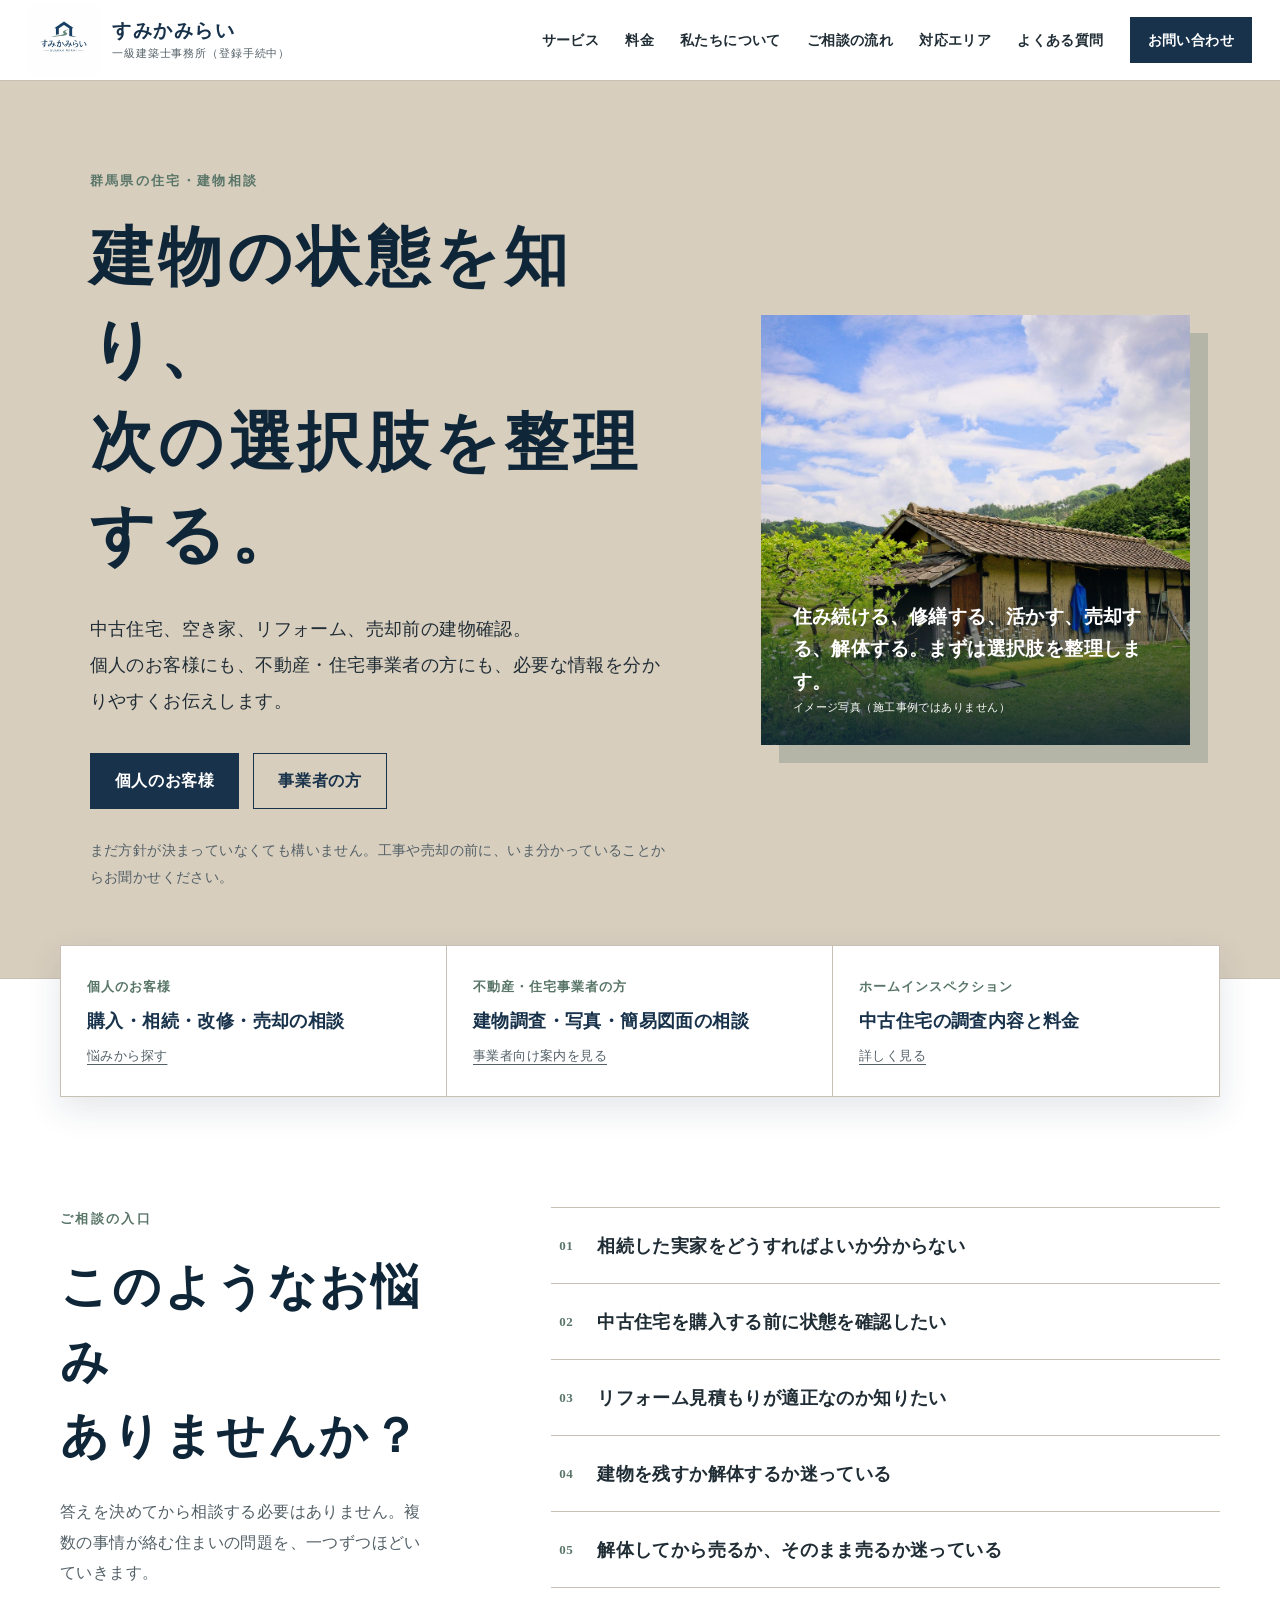
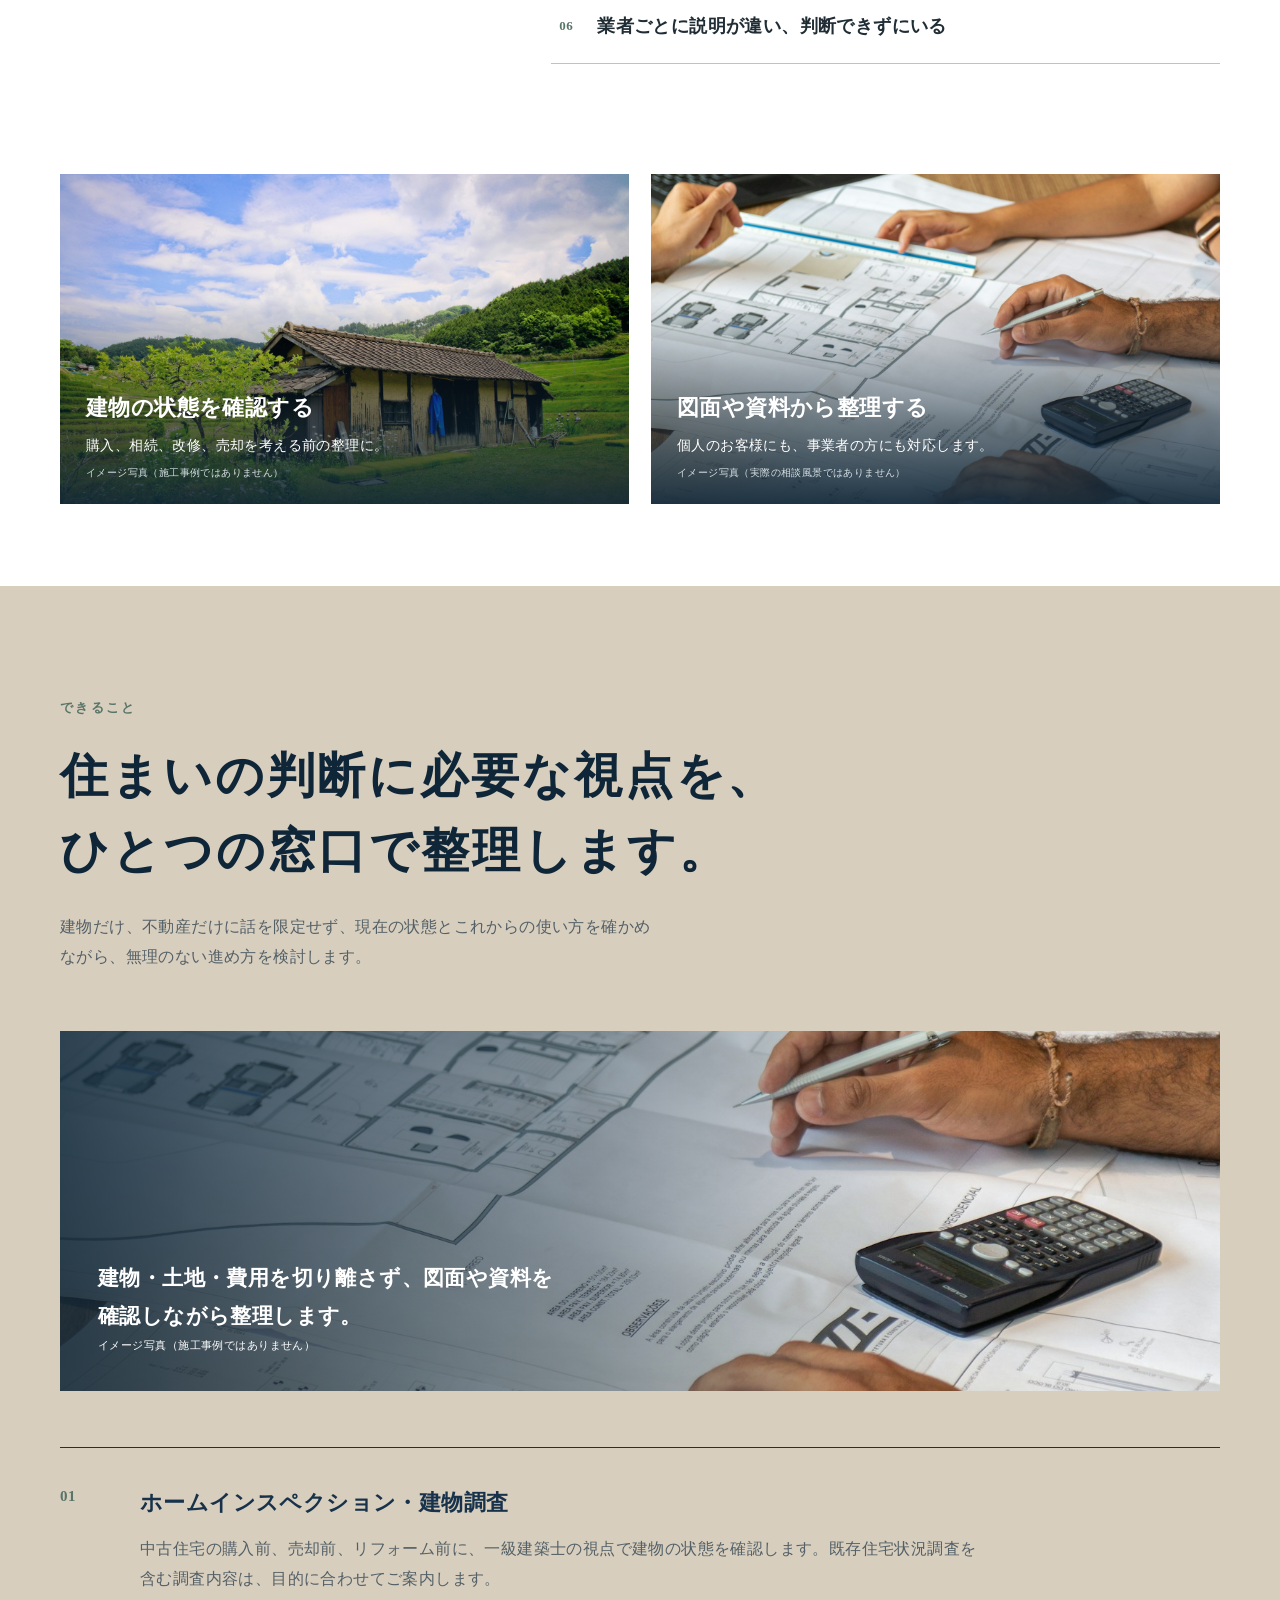
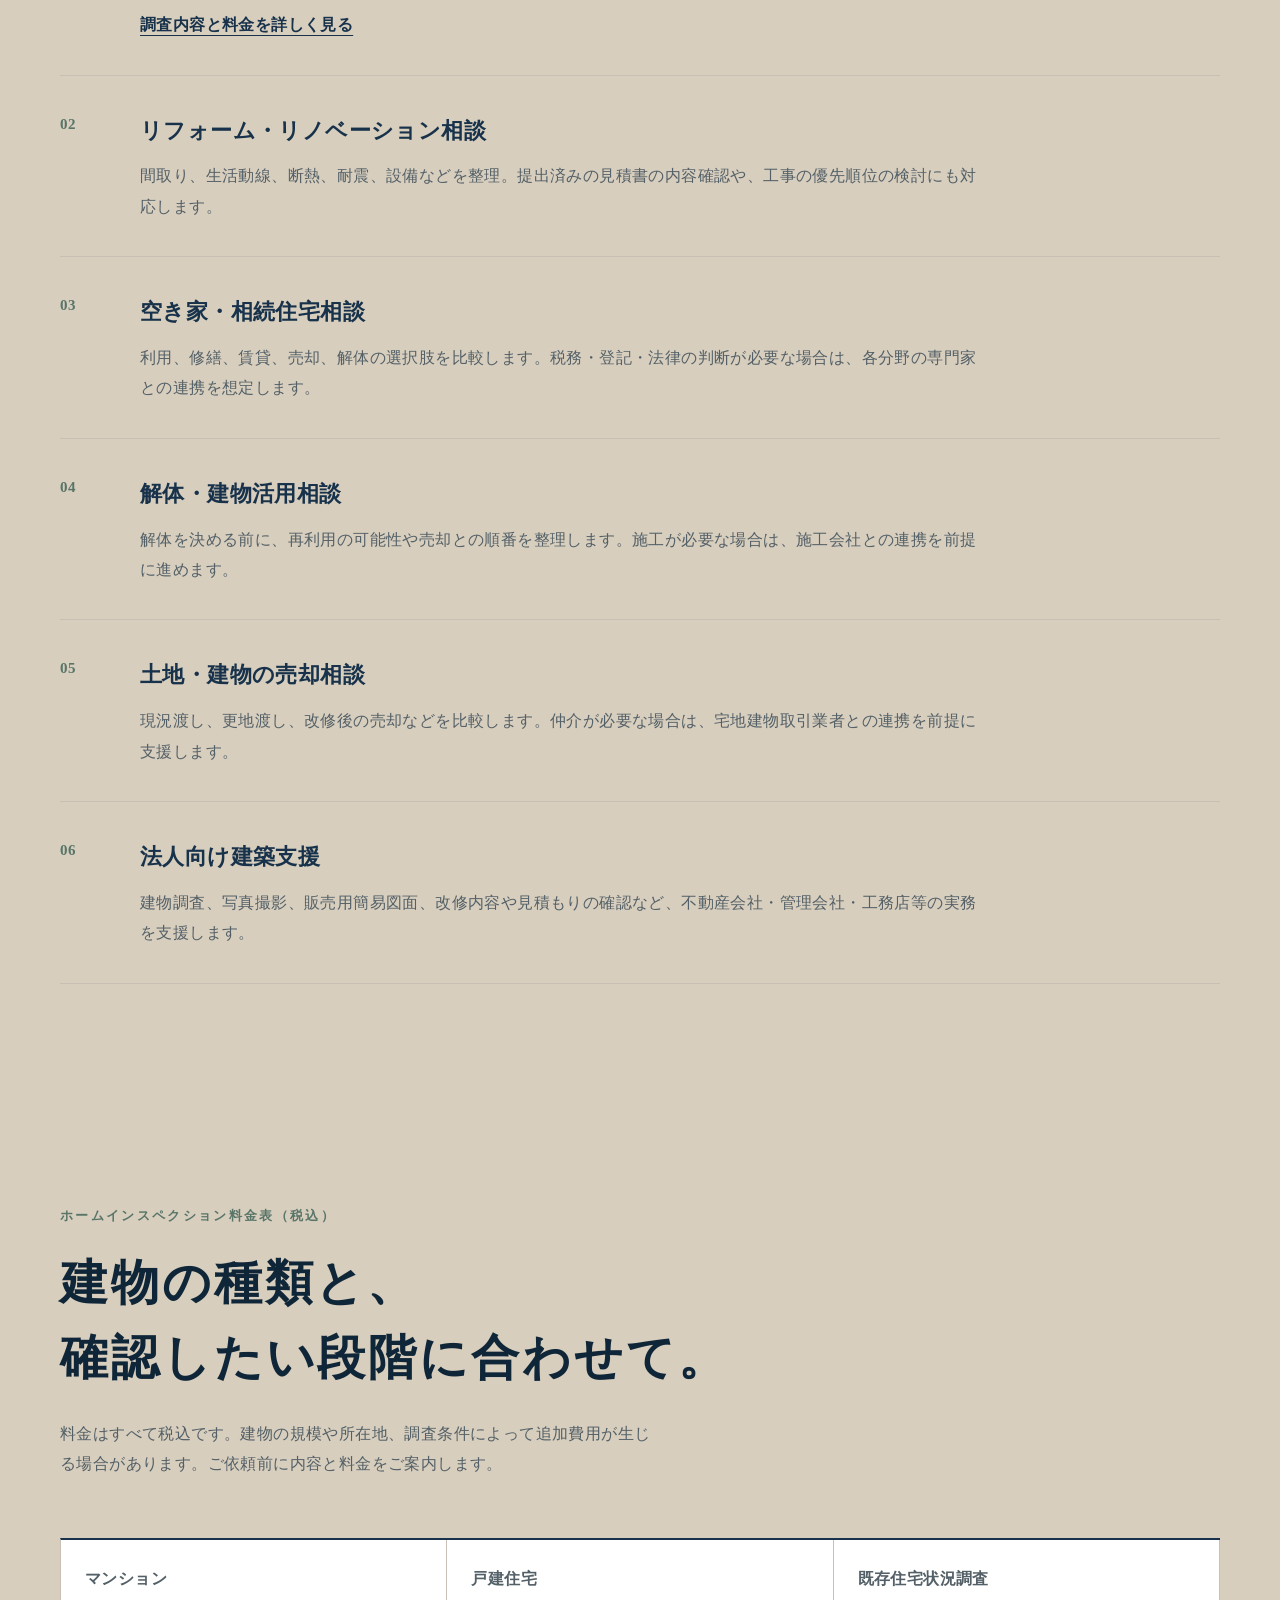
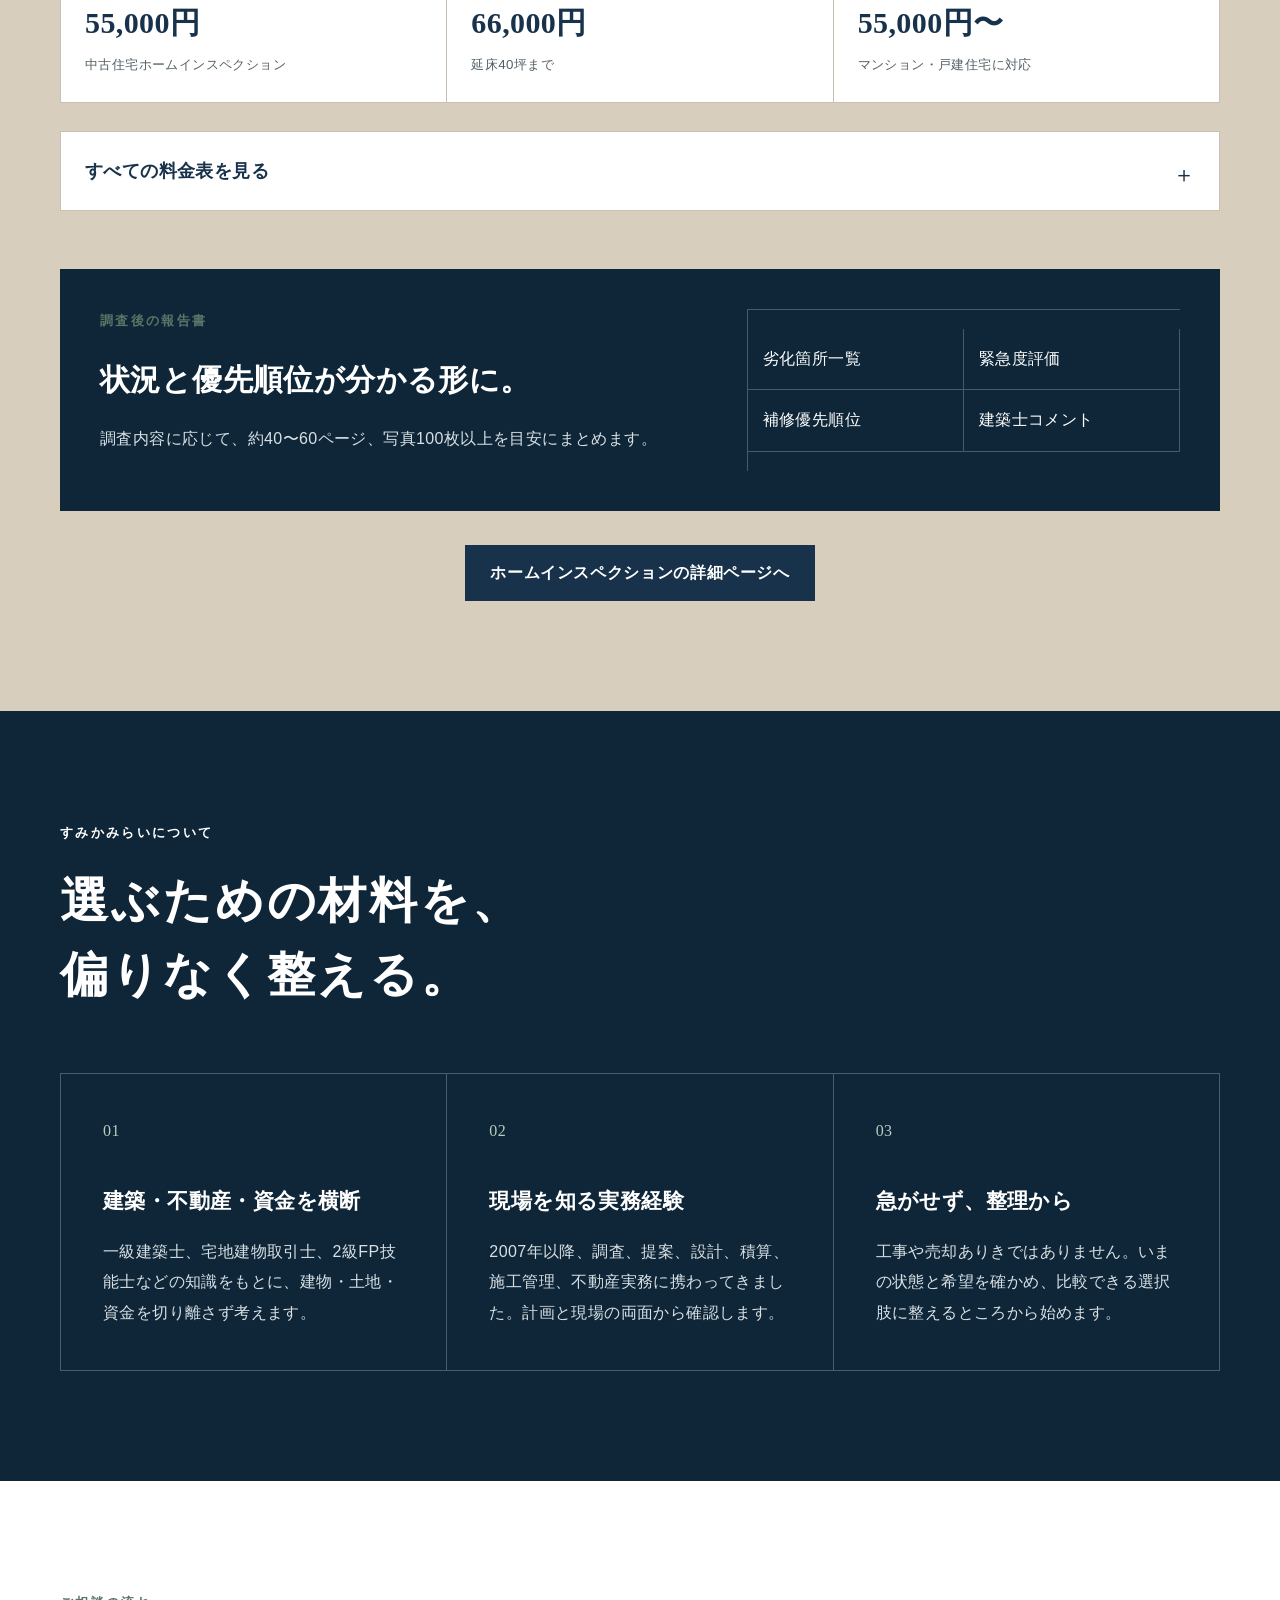
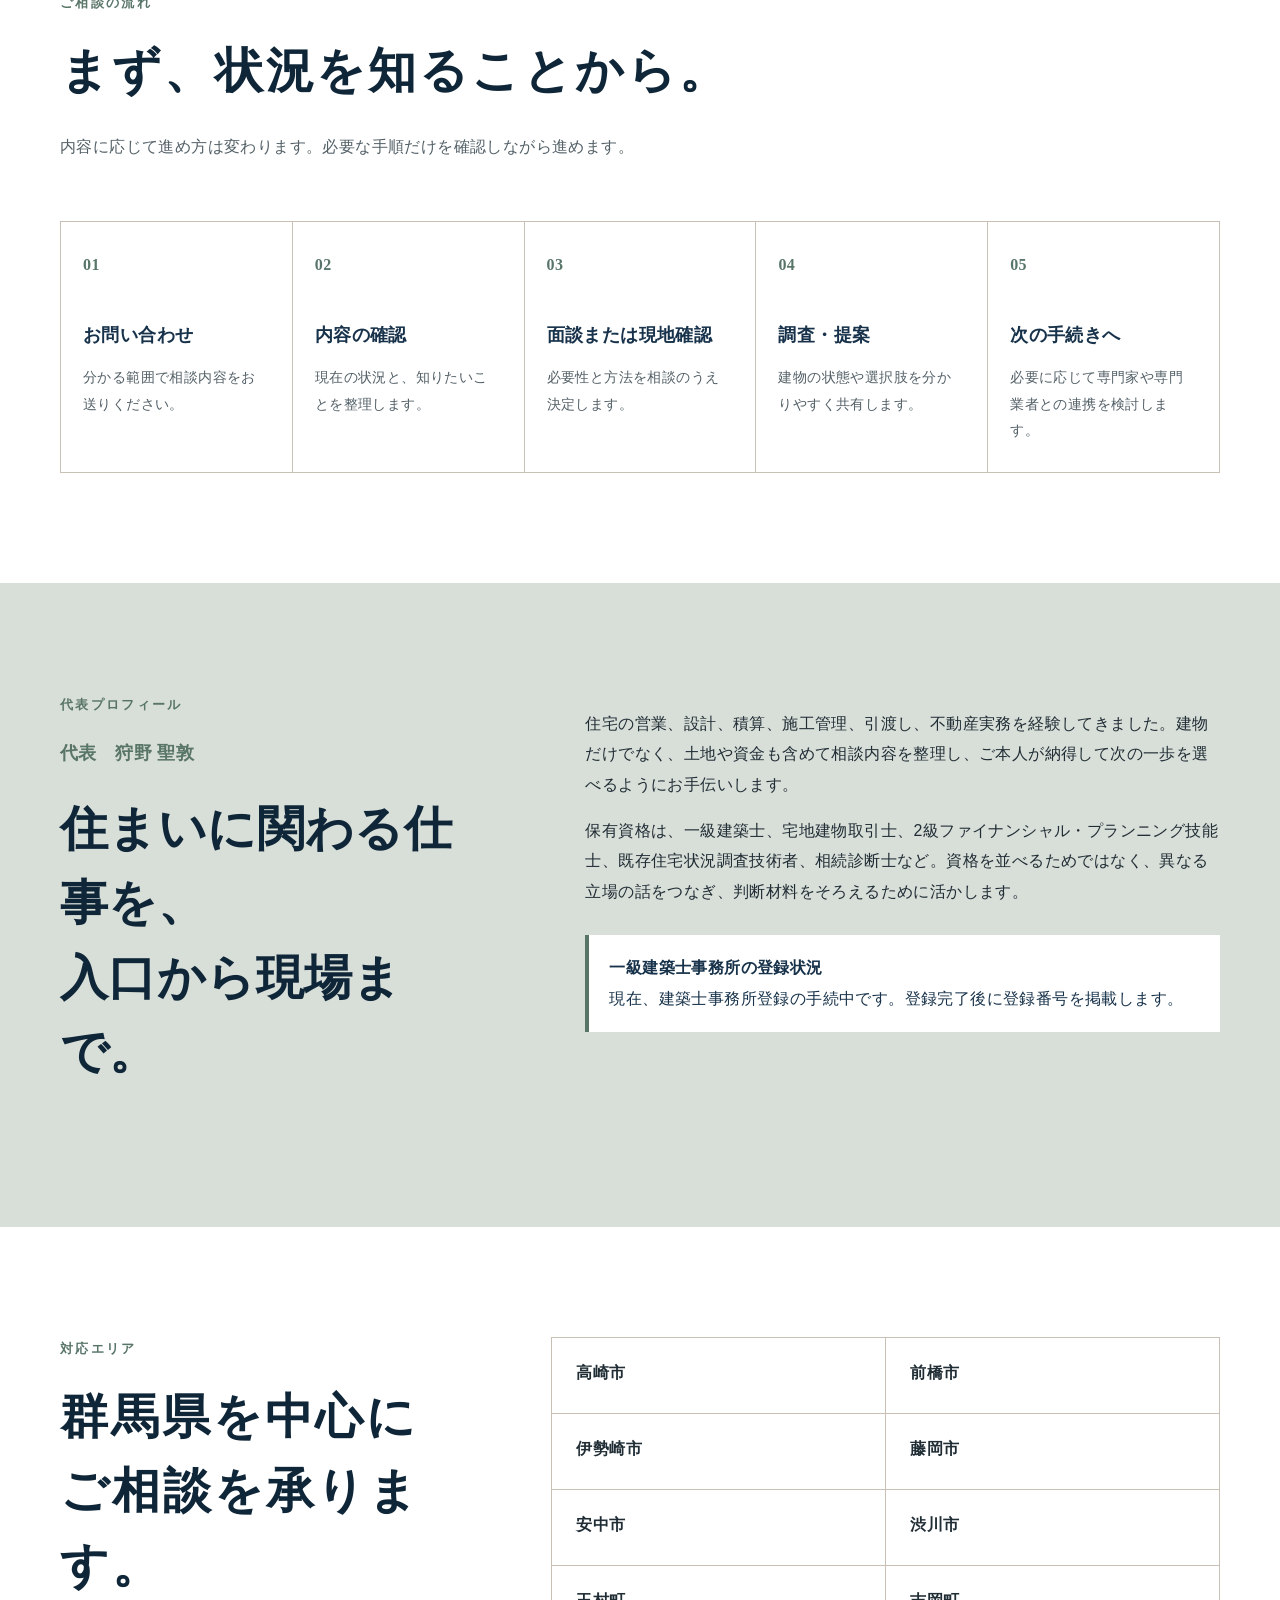
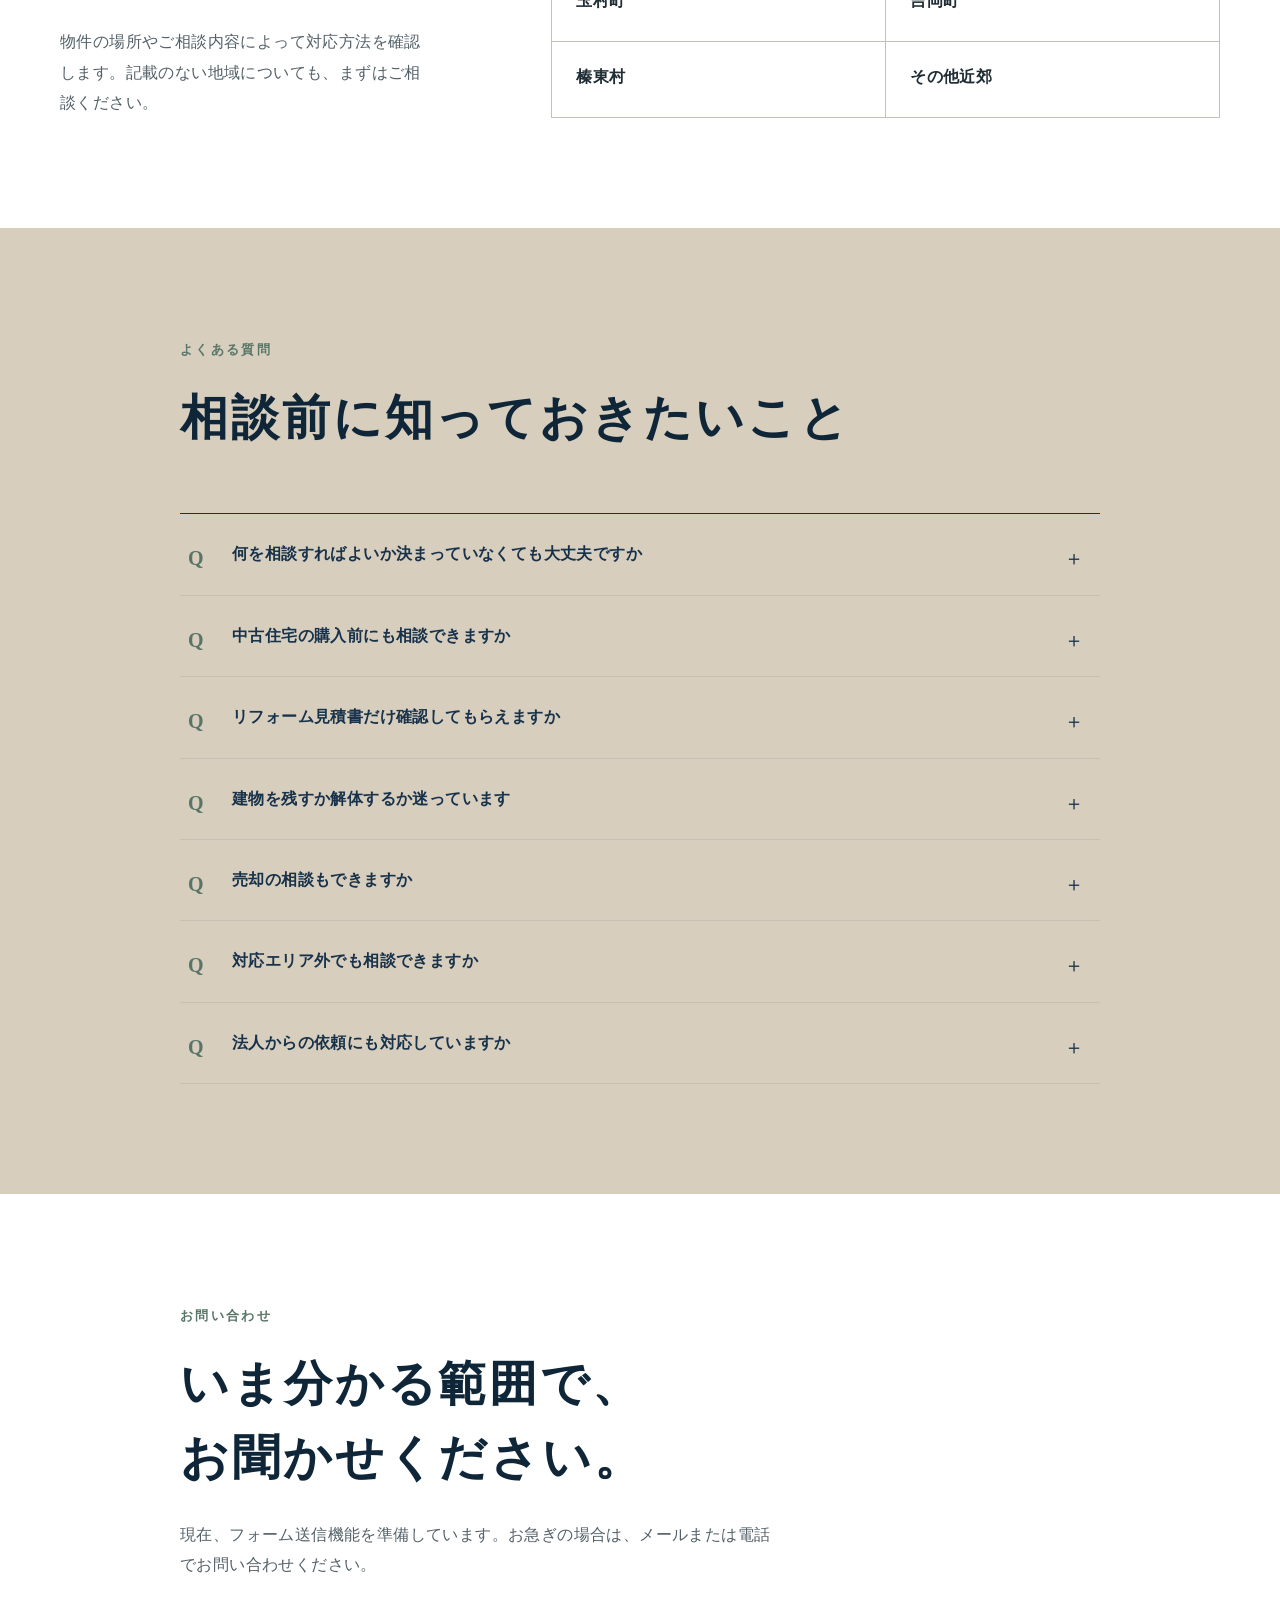
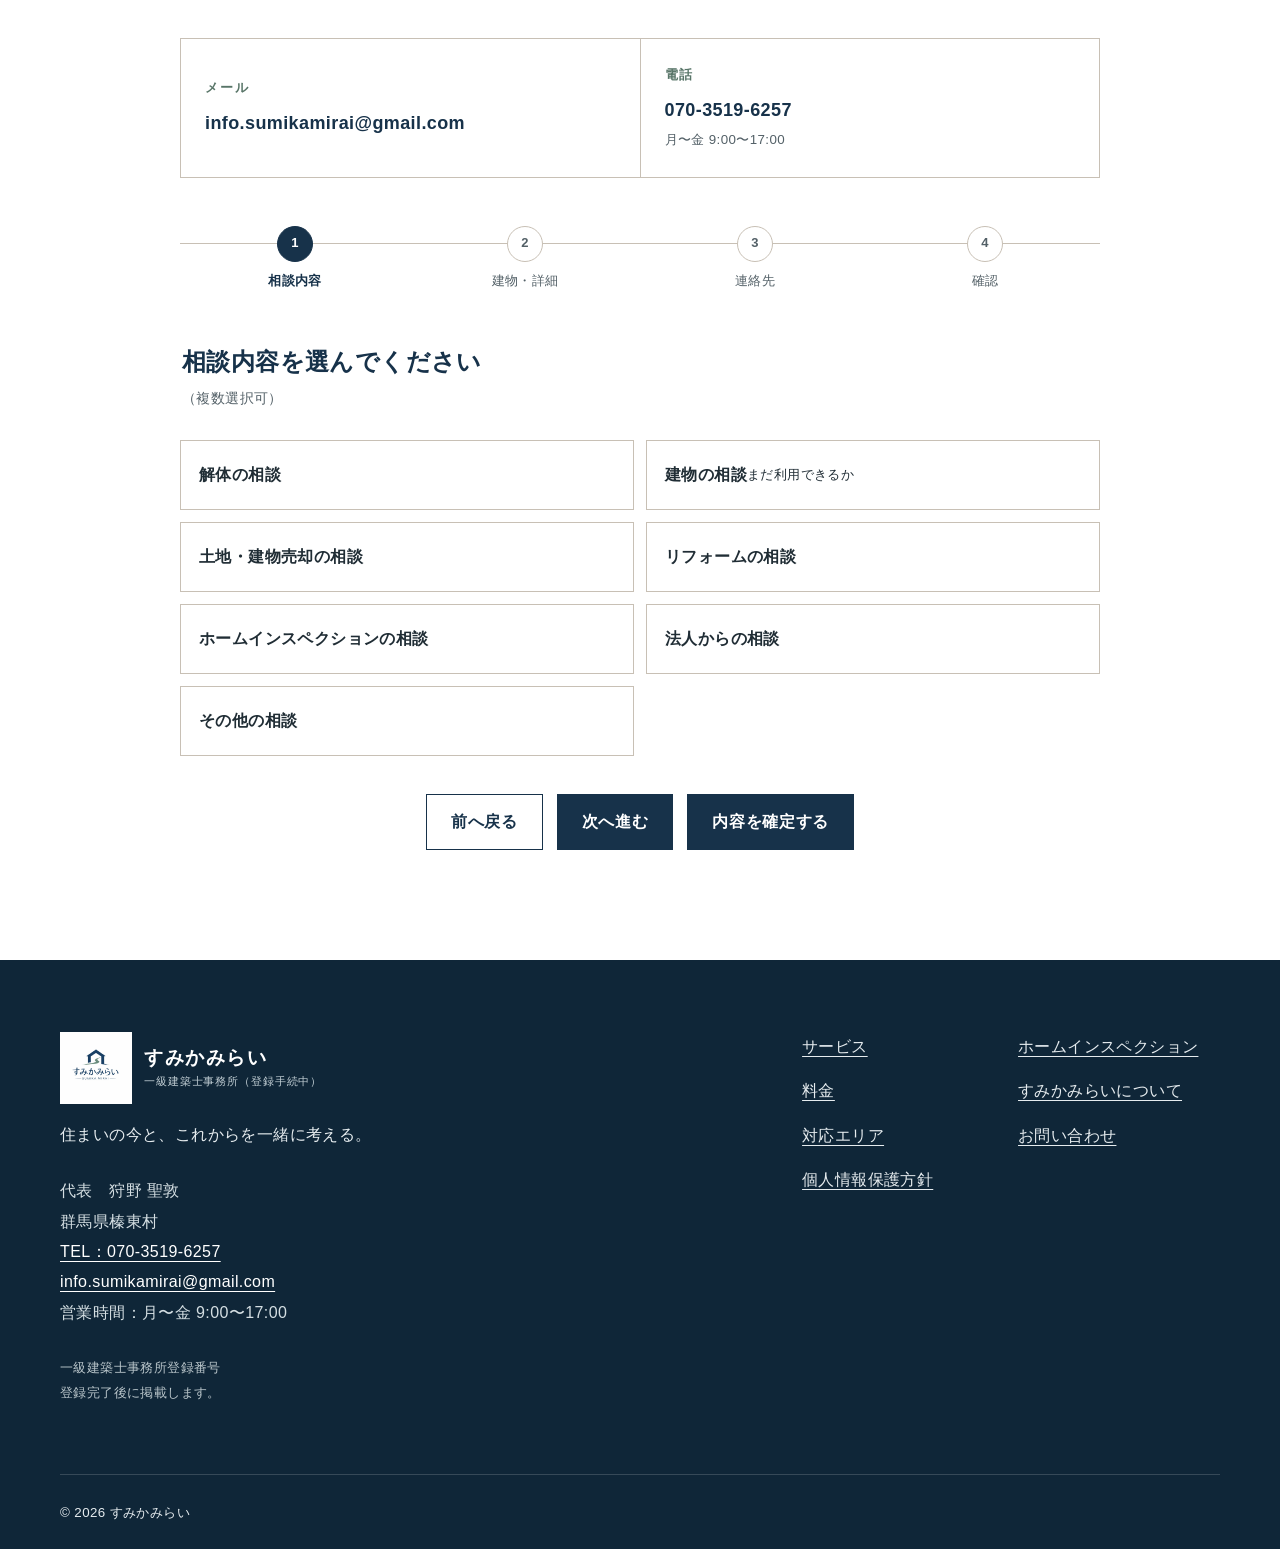
==== index.html @ 03cfaeae "Add files via upload" ====
<!doctype html>
<html lang="ja">
<head>
  <meta charset="utf-8">
  <meta name="viewport" content="width=device-width, initial-scale=1">
  <title>すみかみらい｜群馬の住まい・空き家・建物相談</title>
  <meta name="description" content="群馬県を中心に、空き家、中古住宅、リフォーム、解体、売却について、一級建築士・宅建士・FPの視点から選択肢を整理します。">
  <link rel="canonical" href="https://infosumikamirai-bot.github.io/co.jp/">
  <meta property="og:type" content="website">
  <meta property="og:title" content="すみかみらい｜住まいの今と、これからを一緒に考える。">
  <meta property="og:description" content="建物、土地、資金、将来の使い方を一緒に整理する、群馬の住まい相談窓口です。">
  <meta property="og:locale" content="ja_JP">
  <meta property="og:url" content="https://infosumikamirai-bot.github.io/co.jp/">
  <meta property="og:image" content="https://infosumikamirai-bot.github.io/co.jp/assets/images/logo-sumikamirai.png">
  <meta property="og:image:width" content="1024">
  <meta property="og:image:height" content="1024">
  <meta property="og:image:alt" content="すみかみらい SUMIKA MIRAI ロゴ">
  <meta name="twitter:card" content="summary">
  <meta name="twitter:image" content="https://infosumikamirai-bot.github.io/co.jp/assets/images/logo-sumikamirai.png">
  <link rel="icon" href="assets/images/logo-sumikamirai.png" type="image/png">
  <link rel="stylesheet" href="assets/css/style.css?v=7">
  <script type="application/ld+json">{"@context":"https://schema.org","@type":"ProfessionalService","name":"すみかみらい 一級建築士事務所","description":"群馬県を中心とした住まい・建物の相談窓口","url":"https://infosumikamirai-bot.github.io/co.jp/","email":"info.sumikamirai@gmail.com","telephone":"070-3519-6257","address":{"@type":"PostalAddress","addressLocality":"榛東村","addressRegion":"群馬県","addressCountry":"JP"},"openingHours":"Mo-Fr 09:00-17:00","areaServed":"群馬県","knowsAbout":["ホームインスペクション","リフォーム","空き家","相続住宅","建物活用"]}</script>
  <script src="assets/js/main.js" defer></script>
</head>
<body>
  <a class="skip-link" href="#main">本文へ移動</a>
  <header class="site-header" id="top">
    <div class="header-inner">
      <a class="brand" href="#top" aria-label="すみかみらい トップへ">
        <img class="brand-logo" src="assets/images/logo-sumikamirai.png" width="1024" height="1024" alt="すみかみらい SUMIKA MIRAI">
        <span class="brand-office"><strong>すみかみらい</strong><small>一級建築士事務所（登録手続中）</small></span>
      </a>
      <button class="menu-button" type="button" aria-expanded="false" aria-controls="global-nav"><span>メニュー</span><i aria-hidden="true"></i></button>
      <nav id="global-nav" class="global-nav" aria-label="メインメニュー">
        <a href="#services">サービス</a><a href="#pricing">料金</a><a href="#about">私たちについて</a><a href="#flow">ご相談の流れ</a><a href="#area">対応エリア</a><a href="#faq">よくある質問</a><a class="nav-contact" href="#contact">お問い合わせ</a>
      </nav>
    </div>
  </header>

  <main id="main">
    <section class="hero" aria-labelledby="hero-title">
      <div class="hero-inner">
        <div class="hero-copy">
          <p class="eyebrow">群馬県の住宅・建物相談</p>
          <h1 id="hero-title">建物の状態を知り、<br>次の選択肢を整理する。</h1>
          <p class="hero-lead">中古住宅、空き家、リフォーム、売却前の建物確認。<br>個人のお客様にも、不動産・住宅事業者の方にも、必要な情報を分かりやすくお伝えします。</p>
          <div class="button-row"><a class="button primary" href="#for-individual">個人のお客様</a><a class="button secondary" href="#for-business">事業者の方</a></div>
          <p class="hero-note">まだ方針が決まっていなくても構いません。工事や売却の前に、いま分かっていることからお聞かせください。</p>
        </div>
        <figure class="hero-photo">
          <img src="assets/images/house-atmosphere.jpg" width="1600" height="1067" alt="自然に囲まれた日本の木造住宅">
          <figcaption>住み続ける、修繕する、活かす、売却する、解体する。まずは選択肢を整理します。<small>イメージ写真（施工事例ではありません）</small></figcaption>
        </figure>
      </div>
    </section>

    <nav class="quick-audience" aria-label="お客様別のご案内">
      <div class="quick-audience-inner">
        <a id="for-individual" href="#concerns-title"><span>個人のお客様</span><strong>購入・相続・改修・売却の相談</strong><small>悩みから探す</small></a>
        <a id="for-business" href="home-inspection.html#for-business"><span>不動産・住宅事業者の方</span><strong>建物調査・写真・簡易図面の相談</strong><small>事業者向け案内を見る</small></a>
        <a href="home-inspection.html"><span>ホームインスペクション</span><strong>中古住宅の調査内容と料金</strong><small>詳しく見る</small></a>
      </div>
    </nav>

    <section class="section concerns" aria-labelledby="concerns-title">
      <div class="section-inner split">
        <div class="section-heading"><p class="eyebrow">ご相談の入口</p><h2 id="concerns-title">このようなお悩み<br>ありませんか？</h2><p>答えを決めてから相談する必要はありません。複数の事情が絡む住まいの問題を、一つずつほどいていきます。</p></div>
        <ul class="concern-list">
          <li><span>01</span>相続した実家をどうすればよいか分からない</li>
          <li><span>02</span>中古住宅を購入する前に状態を確認したい</li>
          <li><span>03</span>リフォーム見積もりが適正なのか知りたい</li>
          <li><span>04</span>建物を残すか解体するか迷っている</li>
          <li><span>05</span>解体してから売るか、そのまま売るか迷っている</li>
          <li><span>06</span>業者ごとに説明が違い、判断できずにいる</li>
        </ul>
      </div>
    </section>

    <section class="image-stories" aria-label="住まいの相談イメージ">
      <div class="image-stories-inner">
        <figure><img src="assets/images/house-atmosphere.jpg" width="1600" height="1067" loading="lazy" alt="木々に囲まれた住宅の外観"><figcaption><strong>建物の状態を確認する</strong><span>購入、相続、改修、売却を考える前の整理に。</span><small>イメージ写真（施工事例ではありません）</small></figcaption></figure>
        <figure><img src="assets/images/planning-atmosphere.jpg" width="1600" height="2306" loading="lazy" alt="建築図面と資料を確認する様子"><figcaption><strong>図面や資料から整理する</strong><span>個人のお客様にも、事業者の方にも対応します。</span><small>イメージ写真（実際の相談風景ではありません）</small></figcaption></figure>
      </div>
    </section>

    <section class="section services" id="services" aria-labelledby="services-title">
      <div class="section-inner"><div class="section-heading wide"><p class="eyebrow">できること</p><h2 id="services-title">住まいの判断に必要な視点を、<br>ひとつの窓口で整理します。</h2><p>建物だけ、不動産だけに話を限定せず、現在の状態とこれからの使い方を確かめながら、無理のない進め方を検討します。</p></div>
        <figure class="section-photo">
          <img src="assets/images/planning-atmosphere.jpg" width="1600" height="2306" loading="lazy" alt="建築図面を囲み、内容を確認する様子">
          <figcaption>建物・土地・費用を切り離さず、図面や資料を確認しながら整理します。<small>イメージ写真（施工事例ではありません）</small></figcaption>
        </figure>
        <div class="service-list">
          <article><b>01</b><div><h3>ホームインスペクション・建物調査</h3><p>中古住宅の購入前、売却前、リフォーム前に、一級建築士の視点で建物の状態を確認します。既存住宅状況調査を含む調査内容は、目的に合わせてご案内します。</p><a class="text-link" href="home-inspection.html">調査内容と料金を詳しく見る</a></div></article>
          <article><b>02</b><div><h3>リフォーム・リノベーション相談</h3><p>間取り、生活動線、断熱、耐震、設備などを整理。提出済みの見積書の内容確認や、工事の優先順位の検討にも対応します。</p></div></article>
          <article><b>03</b><div><h3>空き家・相続住宅相談</h3><p>利用、修繕、賃貸、売却、解体の選択肢を比較します。税務・登記・法律の判断が必要な場合は、各分野の専門家との連携を想定します。</p></div></article>
          <article><b>04</b><div><h3>解体・建物活用相談</h3><p>解体を決める前に、再利用の可能性や売却との順番を整理します。施工が必要な場合は、施工会社との連携を前提に進めます。</p></div></article>
          <article><b>05</b><div><h3>土地・建物の売却相談</h3><p>現況渡し、更地渡し、改修後の売却などを比較します。仲介が必要な場合は、宅地建物取引業者との連携を前提に支援します。</p></div></article>
          <article><b>06</b><div><h3>法人向け建築支援</h3><p>建物調査、写真撮影、販売用簡易図面、改修内容や見積もりの確認など、不動産会社・管理会社・工務店等の実務を支援します。</p></div></article>
        </div>
      </div>
    </section>

    <section class="section pricing" id="pricing" aria-labelledby="pricing-title">
      <div class="section-inner">
        <div class="section-heading wide">
          <p class="eyebrow">ホームインスペクション料金表（税込）</p>
          <h2 id="pricing-title">建物の種類と、<br>確認したい段階に合わせて。</h2>
          <p>料金はすべて税込です。建物の規模や所在地、調査条件によって追加費用が生じる場合があります。ご依頼前に内容と料金をご案内します。</p>
        </div>

        <div class="price-summary" aria-label="主なホームインスペクション料金">
          <article><span>マンション</span><strong>55,000円</strong><small>中古住宅ホームインスペクション</small></article>
          <article><span>戸建住宅</span><strong>66,000円</strong><small>延床40坪まで</small></article>
          <article><span>既存住宅状況調査</span><strong>55,000円〜</strong><small>マンション・戸建住宅に対応</small></article>
        </div>

        <details class="home-price-details">
          <summary>すべての料金表を見る</summary>
          <div class="home-price-details-body">

        <section class="price-block" aria-labelledby="price-used-title">
          <h3 id="price-used-title">中古住宅ホームインスペクション</h3>
          <div class="table-scroll" tabindex="0" aria-label="中古住宅ホームインスペクション料金表">
            <table class="price-table">
              <thead><tr><th scope="col">プラン</th><th scope="col">料金</th><th scope="col">内容</th></tr></thead>
              <tbody>
                <tr><th scope="row">マンション</th><td>55,000円</td><td>専有部目視調査・設備確認・写真付報告書</td></tr>
                <tr><th scope="row">戸建住宅<br><small>延床40坪まで</small></th><td>66,000円</td><td>外部・内部・小屋裏点検口確認・写真付報告書</td></tr>
                <tr><th scope="row">40坪超</th><td>＋550円／㎡<br><small>または＋1,100円／坪</small></td><td>延床面積加算。算定方法は事前にご案内します。</td></tr>
              </tbody>
            </table>
          </div>
        </section>

        <section class="price-block" aria-labelledby="price-guideline-title">
          <h3 id="price-guideline-title">既存住宅状況調査（宅建対応）</h3>
          <div class="table-scroll" tabindex="0" aria-label="既存住宅状況調査料金表">
            <table class="price-table compact">
              <thead><tr><th scope="col">プラン</th><th scope="col">料金</th></tr></thead>
              <tbody><tr><th scope="row">マンション</th><td>55,000円</td></tr><tr><th scope="row">戸建住宅</th><td>66,000円</td></tr></tbody>
            </table>
          </div>
          <p class="price-note">国土交通省ガイドラインに準拠します。</p>
        </section>

        <section class="price-block" aria-labelledby="price-new-title">
          <h3 id="price-new-title">新築住宅インスペクション</h3>
          <div class="table-scroll" tabindex="0" aria-label="新築住宅インスペクション料金表">
            <table class="price-table compact">
              <thead><tr><th scope="col">内容</th><th scope="col">料金</th></tr></thead>
              <tbody><tr><th scope="row">内覧会同行</th><td>55,000円</td></tr><tr><th scope="row">基礎配筋検査</th><td>66,000円</td></tr><tr><th scope="row">構造検査</th><td>66,000円</td></tr><tr><th scope="row">防水検査</th><td>66,000円</td></tr><tr><th scope="row">断熱検査</th><td>66,000円</td></tr><tr><th scope="row">完成検査</th><td>66,000円</td></tr></tbody>
            </table>
          </div>
        </section>

        <div class="price-columns">
          <section class="price-block" aria-labelledby="price-pack-title">
            <h3 id="price-pack-title">新築パック</h3>
            <div class="table-scroll" tabindex="0" aria-label="新築パック料金表"><table class="price-table compact"><thead><tr><th scope="col">プラン</th><th scope="col">料金</th></tr></thead><tbody><tr><th scope="row">3回コース</th><td>165,000円</td></tr><tr><th scope="row">5回コース</th><td>275,000円</td></tr><tr><th scope="row">フルコース（7回）</th><td>385,000円</td></tr></tbody></table></div>
          </section>
          <section class="price-block" aria-labelledby="price-area-title">
            <h3 id="price-area-title">出張費</h3>
            <div class="table-scroll" tabindex="0" aria-label="出張費料金表"><table class="price-table"><thead><tr><th scope="col">エリア</th><th scope="col">出張費</th></tr></thead><tbody><tr><th scope="row">エリアA</th><td>無料<br><small>前橋市・高崎市・伊勢崎市・渋川市・玉村町・吉岡町・榛東村</small></td></tr><tr><th scope="row">エリアB</th><td>県内その他　＋5,500円</td></tr><tr><th scope="row">県外</th><td>別途お見積り</td></tr></tbody></table></div>
          </section>
        </div>

        <section class="price-block" aria-labelledby="price-option-title">
          <h3 id="price-option-title">オプション</h3>
          <div class="table-scroll" tabindex="0" aria-label="オプション料金表">
            <table class="price-table compact"><thead><tr><th scope="col">内容</th><th scope="col">金額</th></tr></thead><tbody><tr><th scope="row">床下詳細調査</th><td>16,500円</td></tr><tr><th scope="row">小屋裏詳細調査</th><td>13,200円</td></tr><tr><th scope="row">赤外線サーモグラフィ調査</th><td>16,500円</td></tr><tr><th scope="row">給排水設備確認</th><td>11,000円</td></tr><tr><th scope="row">シロアリ被害確認</th><td>11,000円</td></tr><tr><th scope="row">耐震アドバイス（一次診断レベル）</th><td>22,000円</td></tr><tr><th scope="row">リフォーム概算見積アドバイス</th><td>11,000円</td></tr><tr><th scope="row">建物購入相談（60分）</th><td>11,000円</td></tr><tr><th scope="row">報告書特急対応（翌営業日）</th><td>11,000円</td></tr></tbody></table>
          </div>
        </section>
          </div>
        </details>

        <section class="report-box" aria-labelledby="report-title">
          <div><p class="eyebrow">調査後の報告書</p><h3 id="report-title">状況と優先順位が分かる形に。</h3><p>調査内容に応じて、約40〜60ページ、写真100枚以上を目安にまとめます。</p></div>
          <ul><li>劣化箇所一覧</li><li>緊急度評価</li><li>補修優先順位</li><li>建築士コメント</li></ul>
        </section>
        <div class="section-cta"><a class="button primary" href="home-inspection.html">ホームインスペクションの詳細ページへ</a></div>
      </div>
    </section>

    <section class="section about" id="about" aria-labelledby="about-title">
      <div class="section-inner"><div class="section-heading"><p class="eyebrow">すみかみらいについて</p><h2 id="about-title">選ぶための材料を、<br>偏りなく整える。</h2></div>
        <div class="feature-grid">
          <article><span>01</span><h3>建築・不動産・資金を横断</h3><p>一級建築士、宅地建物取引士、2級FP技能士などの知識をもとに、建物・土地・資金を切り離さず考えます。</p></article>
          <article><span>02</span><h3>現場を知る実務経験</h3><p>2007年以降、調査、提案、設計、積算、施工管理、不動産実務に携わってきました。計画と現場の両面から確認します。</p></article>
          <article><span>03</span><h3>急がせず、整理から</h3><p>工事や売却ありきではありません。いまの状態と希望を確かめ、比較できる選択肢に整えるところから始めます。</p></article>
        </div>
      </div>
    </section>

    <section class="section flow" id="flow" aria-labelledby="flow-title"><div class="section-inner"><div class="section-heading wide"><p class="eyebrow">ご相談の流れ</p><h2 id="flow-title">まず、状況を知ることから。</h2><p>内容に応じて進め方は変わります。必要な手順だけを確認しながら進めます。</p></div><ol class="flow-list"><li><b>01</b><div><h3>お問い合わせ</h3><p>分かる範囲で相談内容をお送りください。</p></div></li><li><b>02</b><div><h3>内容の確認</h3><p>現在の状況と、知りたいことを整理します。</p></div></li><li><b>03</b><div><h3>面談または現地確認</h3><p>必要性と方法を相談のうえ決定します。</p></div></li><li><b>04</b><div><h3>調査・提案</h3><p>建物の状態や選択肢を分かりやすく共有します。</p></div></li><li><b>05</b><div><h3>次の手続きへ</h3><p>必要に応じて専門家や専門業者との連携を検討します。</p></div></li></ol></div></section>

    <section class="section profile" aria-labelledby="profile-title"><div class="section-inner profile-no-photo"><div><p class="eyebrow">代表プロフィール</p><p class="profile-name">代表　狩野 聖敦</p><h2 id="profile-title">住まいに関わる仕事を、<br>入口から現場まで。</h2></div><div><p>住宅の営業、設計、積算、施工管理、引渡し、不動産実務を経験してきました。建物だけでなく、土地や資金も含めて相談内容を整理し、ご本人が納得して次の一歩を選べるようにお手伝いします。</p><p>保有資格は、一級建築士、宅地建物取引士、2級ファイナンシャル・プランニング技能士、既存住宅状況調査技術者、相続診断士など。資格を並べるためではなく、異なる立場の話をつなぎ、判断材料をそろえるために活かします。</p><p class="registration-note"><strong>一級建築士事務所の登録状況</strong><br>現在、建築士事務所登録の手続中です。登録完了後に登録番号を掲載します。</p></div></div></section>

    <section class="section area" id="area" aria-labelledby="area-title"><div class="section-inner split"><div class="section-heading"><p class="eyebrow">対応エリア</p><h2 id="area-title">群馬県を中心に<br>ご相談を承ります。</h2><p>物件の場所やご相談内容によって対応方法を確認します。記載のない地域についても、まずはご相談ください。</p></div><ul class="area-list" aria-label="主な対応地域"><li>高崎市</li><li>前橋市</li><li>伊勢崎市</li><li>藤岡市</li><li>安中市</li><li>渋川市</li><li>玉村町</li><li>吉岡町</li><li>榛東村</li><li>その他近郊</li></ul></div></section>

    <section class="section faq" id="faq" aria-labelledby="faq-title"><div class="section-inner narrow"><div class="section-heading wide"><p class="eyebrow">よくある質問</p><h2 id="faq-title">相談前に知っておきたいこと</h2></div><div class="faq-list">
      <details><summary>何を相談すればよいか決まっていなくても大丈夫ですか</summary><p>はい。建物を残す、直す、売る、解体するなどの方針が決まる前の段階から、分かる範囲を一緒に整理します。</p></details>
      <details><summary>中古住宅の購入前にも相談できますか</summary><p>購入前の建物調査やホームインスペクションについて相談できます。具体的な調査範囲や条件は、物件と目的を確認してご案内します。</p></details>
      <details><summary>リフォーム見積書だけ確認してもらえますか</summary><p>見積書の工事項目や範囲、優先順位の整理を想定しています。対応方法は資料の内容を確認してご案内します。</p></details>
      <details><summary>建物を残すか解体するか迷っています</summary><p>建物の状態、今後の使い方、売却との順番などを確かめ、比較できる選択肢を整理します。</p></details>
      <details><summary>売却の相談もできますか</summary><p>売却方法や建物を残すか更地にするかの整理をお手伝いします。売買仲介が必要な場合は宅地建物取引業者との連携を前提とします。</p></details>
      <details><summary>対応エリア外でも相談できますか</summary><p>その他の地域もご相談ください。場所と内容を確認したうえで、対応の可否や方法をご案内します。</p></details>
      <details><summary>法人からの依頼にも対応していますか</summary><p>不動産会社、管理会社、工務店などからの建物調査、写真撮影、簡易図面、改修内容の検討などを想定しています。</p></details>
    </div></div></section>

    <section class="section contact" id="contact" aria-labelledby="contact-title"><div class="section-inner narrow"><div class="section-heading wide"><p class="eyebrow">お問い合わせ</p><h2 id="contact-title">いま分かる範囲で、<br>お聞かせください。</h2><p>現在、フォーム送信機能を準備しています。お急ぎの場合は、メールまたは電話でお問い合わせください。</p></div>
      <div class="direct-contact" aria-label="直接の連絡先">
        <a href="mailto:info.sumikamirai@gmail.com"><span>メール</span><strong>info.sumikamirai@gmail.com</strong></a>
        <a href="tel:07035196257"><span>電話</span><strong>070-3519-6257</strong><small>月〜金 9:00〜17:00</small></a>
      </div>
      <ol class="step-indicator" aria-label="お問い合わせの進行状況"><li class="active"><span>1</span>相談内容</li><li><span>2</span>建物・詳細</li><li><span>3</span>連絡先</li><li><span>4</span>確認</li></ol>
      <div id="form-status" class="form-status" aria-live="polite"></div>
      <form id="contact-form" novalidate>
        <fieldset class="form-step active" data-step="1"><legend>相談内容を選んでください<span>（複数選択可）</span></legend><div class="choice-grid">
          <label><input type="checkbox" name="topics" value="解体の相談"><span>解体の相談</span></label><label><input type="checkbox" name="topics" value="建物の相談"><span>建物の相談<br><small>まだ利用できるか</small></span></label><label><input type="checkbox" name="topics" value="土地・建物売却の相談"><span>土地・建物売却の相談</span></label><label><input type="checkbox" name="topics" value="リフォームの相談"><span>リフォームの相談</span></label><label><input type="checkbox" name="topics" value="ホームインスペクションの相談"><span>ホームインスペクションの相談</span></label><label><input type="checkbox" name="topics" value="法人からの相談"><span>法人からの相談</span></label><label><input type="checkbox" name="topics" value="その他の相談"><span>その他の相談</span></label>
        </div><p class="field-error" data-error="topics"></p></fieldset>
        <fieldset class="form-step" data-step="2"><legend>建物とご相談の内容<span>（分からない項目は空欄で構いません）</span></legend><div class="form-grid"><label>物件所在地<input type="text" name="location" autocomplete="street-address" placeholder="例：高崎市"></label><label>建物の種類<select name="building"><option value="">選択してください</option><option>戸建住宅</option><option>マンション</option><option>店舗・事業用建物</option><option>その他</option><option>分からない</option></select></label><label>現在の状況<input type="text" name="situation" placeholder="例：相続後、空き家になっている"></label><label class="full">相談内容の詳細<textarea name="detail" rows="6" placeholder="困っていること、知りたいことをご記入ください"></textarea></label></div></fieldset>
        <fieldset class="form-step" data-step="3"><legend>ご連絡先</legend><div class="form-grid"><label>お名前<span class="required">必須</span><input type="text" name="name" autocomplete="name" required></label><label>メールアドレス<span class="required">必須</span><input type="email" name="email" autocomplete="email" inputmode="email" required></label><label>電話番号<input type="tel" name="phone" autocomplete="tel" inputmode="tel"></label><label>希望する連絡方法<select name="reply"><option value="メール">メール</option><option value="電話">電話</option><option value="どちらでもよい">どちらでもよい</option></select></label></div><label class="consent"><input type="checkbox" name="consent" required><span><a href="privacy.html" target="_blank">個人情報保護方針</a>を確認し、同意します</span></label><p class="field-error" data-error="contact"></p></fieldset>
        <section class="form-step confirmation" data-step="4" aria-labelledby="confirm-title"><h3 id="confirm-title">入力内容の確認</h3><div id="confirmation-content"></div><p class="todo-note">送信先が未確定のため、この初期版では外部へ送信されません。</p></section>
        <div class="form-actions"><button type="button" class="button secondary" id="prev-step" hidden>前へ戻る</button><button type="button" class="button primary" id="next-step">次へ進む</button><button type="submit" class="button primary" id="submit-form" hidden>内容を確定する</button></div>
      </form>
    </div></section>
  </main>

  <footer class="site-footer"><div class="footer-inner"><div><a class="brand footer-brand" href="#top"><img class="brand-logo" src="assets/images/logo-sumikamirai.png" width="1024" height="1024" alt="すみかみらい SUMIKA MIRAI"><span class="brand-office"><strong>すみかみらい</strong><small>一級建築士事務所（登録手続中）</small></span></a><p>住まいの今と、これからを一緒に考える。</p><address class="footer-contact">代表　狩野 聖敦<br>群馬県榛東村<br><a href="tel:07035196257">TEL：070-3519-6257</a><br><a href="mailto:info.sumikamirai@gmail.com">info.sumikamirai@gmail.com</a><br>営業時間：月〜金 9:00〜17:00</address><p class="footer-todo">一級建築士事務所登録番号<br>登録完了後に掲載します。</p></div><nav aria-label="フッターメニュー"><a href="#services">サービス</a><a href="home-inspection.html">ホームインスペクション</a><a href="#pricing">料金</a><a href="#about">すみかみらいについて</a><a href="#area">対応エリア</a><a href="#contact">お問い合わせ</a><a href="privacy.html">個人情報保護方針</a></nav></div><div class="copyright"><small>© <span id="current-year"></span> すみかみらい</small></div></footer>
  <a class="mobile-contact" href="#contact">相談内容を送る</a>
</body>
</html>
---- assets/css/style.css ----
:root{--navy:#17324a;--navy-deep:#0f2638;--green:#587568;--green-pale:#d8ded8;--paper:#d8cebe;--white:#fff;--ink:#202d35;--muted:#536067;--line:#c8c0b5;--error:#a33434;--max:1160px;--shadow:0 12px 32px rgba(23,50,74,.12)}
*,*::before,*::after{box-sizing:border-box}html{scroll-behavior:smooth;scroll-padding-top:88px}body{margin:0;color:var(--ink);background:var(--white);font-family:-apple-system,BlinkMacSystemFont,"Hiragino Kaku Gothic ProN","Yu Gothic",Meiryo,sans-serif;font-size:16px;line-height:1.9;letter-spacing:.025em}body.menu-open{overflow:hidden}a{color:inherit}button,input,select,textarea{font:inherit}button{cursor:pointer}img{max-width:100%;height:auto}.skip-link{position:fixed;z-index:1000;top:8px;left:8px;padding:.6rem 1rem;transform:translateY(-150%);background:var(--navy);color:#fff}.skip-link:focus{transform:none}:focus-visible{outline:3px solid #d08a27;outline-offset:3px}.site-header{position:sticky;z-index:100;top:0;background:rgba(255,255,255,.97);border-bottom:1px solid var(--line)}.header-inner{max-width:1320px;margin:auto;min-height:80px;padding:0 28px;display:flex;align-items:center;justify-content:space-between;gap:24px}.brand{display:flex;align-items:center;gap:12px;text-decoration:none;line-height:1.2}.brand-mark{display:grid;place-items:center;width:42px;height:42px;background:var(--navy);color:#fff;font-family:serif;font-size:21px}.brand strong{display:block;color:var(--navy);font-size:19px;letter-spacing:.08em}.brand small{display:block;margin-top:5px;color:var(--muted);font-size:11px;letter-spacing:.08em}.global-nav{display:flex;align-items:center;gap:26px}.global-nav a{text-decoration:none;font-size:14px;font-weight:600}.global-nav a:not(.nav-contact):hover{text-decoration:underline;text-underline-offset:6px}.nav-contact{padding:10px 18px;background:var(--navy);color:#fff}.menu-button{display:none;border:0;background:transparent;color:var(--navy);font-weight:700}.menu-button i,.menu-button i::before,.menu-button i::after{display:block;width:24px;height:2px;background:currentColor;content:"";transition:.2s}.menu-button i{position:relative;margin:7px auto 0}.menu-button i::before{position:absolute;top:-7px}.menu-button i::after{position:absolute;top:7px}.hero{background:var(--paper);border-bottom:1px solid var(--line)}.hero-inner{max-width:1320px;min-height:660px;margin:auto;padding:88px 7vw;display:grid;grid-template-columns:minmax(0,1.15fr) minmax(350px,.85fr);align-items:center;gap:7vw}.eyebrow{margin:0 0 18px;color:var(--green);font-size:13px;font-weight:800;letter-spacing:.18em}.hero h1{margin:0;color:var(--navy-deep);font-family:"Yu Mincho","Hiragino Mincho ProN",serif;font-size:clamp(40px,5vw,68px);font-weight:600;line-height:1.45;letter-spacing:.07em}.hero-lead{margin:28px 0 0;font-size:18px;line-height:2}.button-row{display:flex;gap:14px;margin:34px 0 0}.button{min-height:52px;padding:12px 24px;border:1px solid var(--navy);display:inline-flex;align-items:center;justify-content:center;text-decoration:none;font-weight:700;letter-spacing:.04em;transition:.2s}.button.primary{background:var(--navy);color:#fff}.button.primary:hover{background:var(--green);border-color:var(--green)}.button.secondary{background:transparent;color:var(--navy)}.button.secondary:hover{background:var(--green-pale)}.hero-note{max-width:640px;margin:28px 0 0;color:var(--muted);font-size:14px}.hero-visual{position:relative;min-height:410px;padding:48px;background:var(--navy-deep);color:#fff;display:flex;flex-direction:column;justify-content:center;box-shadow:18px 18px 0 var(--green-pale)}.hero-visual::before{position:absolute;inset:18px;border:1px solid rgba(255,255,255,.28);content:""}.hero-visual p,.hero-visual strong,.decision-lines{position:relative}.hero-visual p{margin:0 0 24px;color:#dfe9e4;font-size:14px}.decision-lines{display:grid;grid-template-columns:1fr 1fr;gap:0;border-top:1px solid rgba(255,255,255,.25);border-left:1px solid rgba(255,255,255,.25)}.decision-lines span{padding:12px;border-right:1px solid rgba(255,255,255,.25);border-bottom:1px solid rgba(255,255,255,.25);font-size:14px}.decision-lines span:last-child{grid-column:1/-1}.hero-visual strong{margin-top:28px;font-family:"Yu Mincho",serif;font-size:20px;letter-spacing:.08em}.section{padding:110px 28px}.section-inner{max-width:var(--max);margin:auto}.section-inner.split{display:grid;grid-template-columns:minmax(260px,.72fr) minmax(0,1.28fr);gap:9vw}.section-heading h2{margin:0;color:var(--navy-deep);font-family:"Yu Mincho","Hiragino Mincho ProN",serif;font-size:clamp(31px,4vw,48px);font-weight:600;line-height:1.55;letter-spacing:.06em}.section-heading>p:last-child{max-width:600px;margin:24px 0 0;color:var(--muted)}.section-heading.wide{margin-bottom:58px}.concerns{background:#fff}.concern-list{margin:0;padding:0;list-style:none;border-top:1px solid var(--line)}.concern-list li{min-height:76px;padding:18px 8px;display:flex;align-items:center;gap:24px;border-bottom:1px solid var(--line);font-size:18px;font-weight:600}.concern-list span{color:var(--green);font-family:serif;font-size:13px}.services{background:var(--paper)}.service-list{border-top:1px solid var(--navy)}.service-list article{padding:34px 0;display:grid;grid-template-columns:80px 1fr;border-bottom:1px solid var(--line)}.service-list b{color:var(--green);font-family:serif;font-size:15px}.service-list h3{margin:0 0 10px;color:var(--navy);font-size:22px}.service-list p{max-width:850px;margin:0;color:var(--muted)}.about{background:var(--navy-deep);color:#fff}.about .section-heading h2,.about .eyebrow{color:#fff}.feature-grid{margin-top:60px;display:grid;grid-template-columns:repeat(3,1fr);gap:0;border-top:1px solid rgba(255,255,255,.25);border-left:1px solid rgba(255,255,255,.25)}.feature-grid article{padding:42px;border-right:1px solid rgba(255,255,255,.25);border-bottom:1px solid rgba(255,255,255,.25)}.feature-grid span{color:#b9ccbf;font-family:serif}.feature-grid h3{margin:35px 0 16px;font-size:21px}.feature-grid p{margin:0;color:#d8e0e4}.flow-list{margin:0;padding:0;display:grid;grid-template-columns:repeat(5,1fr);list-style:none;border-top:1px solid var(--line);border-left:1px solid var(--line)}.flow-list li{padding:28px 22px;border-right:1px solid var(--line);border-bottom:1px solid var(--line)}.flow-list b{color:var(--green);font-family:serif}.flow-list h3{margin:38px 0 12px;color:var(--navy);font-size:18px}.flow-list p{margin:0;color:var(--muted);font-size:14px}.profile{background:var(--green-pale)}.profile-grid{display:grid;grid-template-columns:minmax(280px,.78fr) minmax(0,1.22fr);gap:8vw;align-items:center}.profile-photo{aspect-ratio:4/5;background:#cad5cf;display:grid;place-items:center;text-align:center;color:var(--navy);border:1px solid #b5c4bc}.profile-photo small{font-size:12px}.profile h2{margin:0 0 28px;color:var(--navy-deep);font-family:"Yu Mincho",serif;font-size:clamp(31px,4vw,48px);font-weight:600;line-height:1.55}.todo-note{padding:12px 16px;background:#fff4d9;border-left:4px solid #c18a25;color:#594714;font-size:14px}.area-list{margin:0;padding:0;display:grid;grid-template-columns:repeat(2,1fr);list-style:none;border-top:1px solid var(--line);border-left:1px solid var(--line)}.area-list li{padding:20px 24px;border-right:1px solid var(--line);border-bottom:1px solid var(--line);font-weight:600}.narrow{max-width:920px}.faq{background:var(--paper)}.faq-list{border-top:1px solid var(--navy)}.faq-list details{border-bottom:1px solid var(--line)}.faq-list summary{position:relative;padding:25px 58px 25px 52px;cursor:pointer;color:var(--navy);font-weight:700;list-style:none}.faq-list summary::-webkit-details-marker{display:none}.faq-list summary::before{position:absolute;left:8px;color:var(--green);content:"Q";font-family:serif;font-size:20px}.faq-list summary::after{position:absolute;right:16px;content:"＋";font-size:20px;font-weight:400}.faq-list details[open] summary::after{content:"−"}.faq-list details p{margin:0;padding:0 52px 25px;color:var(--muted)}.contact{background:#fff}.step-indicator{margin:0 0 46px;padding:0;display:grid;grid-template-columns:repeat(4,1fr);list-style:none}.step-indicator li{position:relative;padding:0 8px;text-align:center;color:var(--muted);font-size:13px}.step-indicator li::before{position:absolute;z-index:0;top:17px;left:0;width:100%;height:1px;background:var(--line);content:""}.step-indicator span{position:relative;z-index:1;width:36px;height:36px;margin:0 auto 7px;display:grid;place-items:center;background:var(--white);border:1px solid var(--line);border-radius:50%;font-weight:700}.step-indicator li.active{color:var(--navy);font-weight:700}.step-indicator li.active span{background:var(--navy);border-color:var(--navy);color:#fff}.form-step{display:none;margin:0;padding:0;border:0}.form-step.active{display:block}.form-step legend,.confirmation h3{width:100%;margin:0 0 28px;color:var(--navy);font-size:24px;font-weight:700}.form-step legend span{display:block;color:var(--muted);font-size:14px;font-weight:400}.choice-grid{display:grid;grid-template-columns:repeat(2,1fr);gap:12px}.choice-grid label{cursor:pointer}.choice-grid input{position:absolute;opacity:0}.choice-grid span{min-height:70px;padding:14px 18px;display:flex;align-items:center;border:1px solid var(--line);font-weight:600;line-height:1.5}.choice-grid input:focus-visible+span{outline:3px solid #d08a27;outline-offset:2px}.choice-grid input:checked+span{background:var(--green-pale);border:2px solid var(--green);color:var(--navy)}.choice-grid small{font-weight:400}.form-grid{display:grid;grid-template-columns:repeat(2,1fr);gap:22px}.form-grid label{font-weight:700}.form-grid label.full{grid-column:1/-1}.required{margin-left:8px;padding:2px 6px;background:var(--error);color:#fff;font-size:11px}input,select,textarea{width:100%;margin-top:7px;padding:13px 14px;border:1px solid #9da8ae;background:#fff;color:var(--ink);border-radius:0}textarea{resize:vertical}.consent{margin-top:28px;display:flex;align-items:flex-start;gap:12px}.consent input{width:22px;height:22px;margin-top:4px}.field-error,.form-status{color:var(--error);font-weight:700}.field-error:empty,.form-status:empty{display:none}.form-status{margin-bottom:20px;padding:12px 16px;background:#fff0f0;border-left:4px solid var(--error)}.form-actions{margin-top:38px;display:flex;justify-content:center;gap:14px}.confirmation dl{margin:0;border-top:1px solid var(--line)}.confirmation dl div{padding:18px 8px;display:grid;grid-template-columns:200px 1fr;border-bottom:1px solid var(--line)}.confirmation dt{font-weight:700}.confirmation dd{margin:0;white-space:pre-wrap}.site-footer{padding:72px 28px 0;background:var(--navy-deep);color:#e6ecef}.footer-inner{max-width:var(--max);margin:auto;display:grid;grid-template-columns:1.2fr .8fr;gap:9vw}.footer-brand .brand-mark{background:#fff;color:var(--navy)}.footer-brand strong{color:#fff}.footer-brand small{color:#c1ced4}.footer-todo{margin-top:28px;color:#b9c5ca;font-size:13px}.footer-inner nav{display:grid;grid-template-columns:1fr 1fr;align-content:start;gap:14px}.footer-inner nav a{text-underline-offset:4px}.copyright{max-width:var(--max);margin:55px auto 0;padding:22px 0;border-top:1px solid rgba(255,255,255,.16)}.mobile-contact{display:none}
@media(max-width:1000px){.global-nav{gap:14px}.global-nav a{font-size:12px}.hero-inner{min-height:600px;grid-template-columns:1fr .75fr;gap:5vw;padding:70px 4vw}.hero-visual{padding:38px}.feature-grid{grid-template-columns:1fr}.flow-list{grid-template-columns:repeat(3,1fr)}}
@media(max-width:800px){html{scroll-padding-top:70px}.header-inner{min-height:70px;padding:0 18px}.brand strong{font-size:17px}.brand small{font-size:10px}.menu-button{display:block}.global-nav{position:fixed;inset:70px 0 auto;max-height:calc(100vh - 70px);padding:24px;display:none;flex-direction:column;align-items:stretch;gap:0;overflow:auto;background:#fff;border-bottom:1px solid var(--line);box-shadow:var(--shadow)}.global-nav.open{display:flex}.global-nav a{padding:14px;border-bottom:1px solid var(--line);font-size:16px}.nav-contact{margin-top:14px;text-align:center}.menu-button[aria-expanded="true"] i{background:transparent}.menu-button[aria-expanded="true"] i::before{top:0;transform:rotate(45deg)}.menu-button[aria-expanded="true"] i::after{top:0;transform:rotate(-45deg)}.hero-inner{min-height:auto;padding:64px 24px 78px;grid-template-columns:1fr}.hero-visual{min-height:330px}.section{padding:78px 22px}.section-inner.split{grid-template-columns:1fr;gap:46px}.section-heading.wide{margin-bottom:40px}.service-list article{grid-template-columns:52px 1fr}.feature-grid{margin-top:42px}.flow-list{grid-template-columns:1fr 1fr}.profile-grid{grid-template-columns:1fr}.profile-photo{max-width:420px;width:100%}.footer-inner{grid-template-columns:1fr}.mobile-contact{position:fixed;z-index:90;right:14px;bottom:14px;padding:13px 18px;display:block;background:var(--navy);color:#fff;text-decoration:none;font-weight:700;box-shadow:var(--shadow)}}
@media(max-width:540px){body{font-size:16px}.brand-mark{width:38px;height:38px}.hero h1{font-size:38px}.hero-lead{font-size:16px}.button-row{flex-direction:column}.button{width:100%}.hero-visual{padding:38px 30px;box-shadow:10px 10px 0 var(--green-pale)}.section{padding:68px 18px}.section-heading h2,.profile h2{font-size:32px}.concern-list li{gap:15px;font-size:16px}.service-list article{grid-template-columns:1fr}.service-list b{margin-bottom:6px}.service-list h3{font-size:19px}.feature-grid article{padding:32px 25px}.flow-list{grid-template-columns:1fr}.flow-list h3{margin:16px 0 6px}.area-list{grid-template-columns:1fr}.faq-list summary{padding:22px 48px 22px 38px}.faq-list summary::before{left:5px}.faq-list details p{padding:0 18px 22px 38px}.step-indicator li{font-size:11px}.step-indicator span{width:32px;height:32px}.choice-grid,.form-grid{grid-template-columns:1fr}.form-grid label.full{grid-column:auto}.form-actions{flex-direction:column-reverse}.confirmation dl div{grid-template-columns:1fr;gap:4px}.footer-inner nav{grid-template-columns:1fr}.site-footer{padding-bottom:70px}}
/* 見えないチェックボックスが画面幅を押し広げないようにする */
.choice-grid label{position:relative}.choice-grid input{width:1px;height:1px;margin:0}
.brand-logo{display:block;width:72px;height:72px;object-fit:contain;flex:0 0 auto}.brand-office{display:block}.pricing{background:var(--paper)}.price-block{margin-top:54px}.price-block>h3{margin:0 0 18px;color:var(--navy);font-size:23px}.table-scroll{overflow-x:auto;border-top:2px solid var(--navy);background:#fff}.table-scroll:focus-visible{outline-offset:5px}.price-table{width:100%;min-width:660px;border-collapse:collapse;text-align:left}.price-table.compact{min-width:480px}.price-table th,.price-table td{padding:17px 19px;border-right:1px solid var(--line);border-bottom:1px solid var(--line);vertical-align:top}.price-table thead th{background:var(--navy);color:#fff;font-size:14px}.price-table tbody th{width:34%;color:var(--navy);font-weight:700}.price-table td:nth-child(2){white-space:nowrap;font-weight:700}.price-table small{font-weight:400;white-space:normal}.price-note{margin:12px 0 0;color:var(--muted);font-size:14px}.price-columns{display:grid;grid-template-columns:1fr 1fr;gap:32px}.report-box{margin-top:58px;padding:40px;display:grid;grid-template-columns:1.15fr .85fr;gap:60px;background:var(--navy-deep);color:#fff}.report-box h3{margin:0;color:#fff;font-family:"Yu Mincho",serif;font-size:30px}.report-box p:last-child{color:#d8e0e4}.report-box ul{margin:0;padding:0;display:grid;grid-template-columns:1fr 1fr;align-content:center;list-style:none;border-top:1px solid rgba(255,255,255,.24);border-left:1px solid rgba(255,255,255,.24)}.report-box li{padding:15px;border-right:1px solid rgba(255,255,255,.24);border-bottom:1px solid rgba(255,255,255,.24)}.profile-no-photo{display:grid;grid-template-columns:minmax(280px,.8fr) minmax(0,1.2fr);gap:8vw}.profile-name{margin:0 0 22px;color:var(--green);font-size:18px;font-weight:700}.registration-note{margin-top:28px;padding:18px 20px;background:#fff;border-left:4px solid var(--green);color:var(--navy)}.direct-contact{margin:0 0 48px;display:grid;grid-template-columns:1fr 1fr;border-top:1px solid var(--line);border-left:1px solid var(--line)}.direct-contact a{min-height:120px;padding:24px;display:flex;flex-direction:column;justify-content:center;border-right:1px solid var(--line);border-bottom:1px solid var(--line);text-decoration:none}.direct-contact a:hover{background:var(--green-pale)}.direct-contact span{color:var(--green);font-size:13px;font-weight:800;letter-spacing:.15em}.direct-contact strong{margin-top:5px;color:var(--navy);font-size:18px;overflow-wrap:anywhere}.direct-contact small{color:var(--muted)}.footer-contact{margin-top:26px;color:#d4dee2;font-style:normal}.footer-contact a{color:#fff;text-underline-offset:4px}
.hero-photo{position:relative;margin:0;min-height:430px;overflow:hidden;background:var(--navy);box-shadow:18px 18px 0 rgba(88,117,104,.28)}.hero-photo img{position:absolute;inset:0;width:100%;height:100%;object-fit:cover}.hero-photo::after{position:absolute;inset:auto 0 0;height:48%;background:linear-gradient(to top,rgba(15,38,56,.9),transparent);content:""}.hero-photo figcaption{position:absolute;z-index:1;right:32px;bottom:28px;left:32px;color:#fff;font-family:"Yu Mincho",serif;font-size:19px;font-weight:600;line-height:1.7}.hero-photo figcaption small,.section-photo figcaption small{display:block;font-family:inherit;font-size:11px;font-weight:400;letter-spacing:.04em}.section-photo{position:relative;margin:0 0 56px;min-height:360px;overflow:hidden;background:var(--navy)}.section-photo img{position:absolute;inset:0;width:100%;height:100%;object-fit:cover;object-position:center 42%}.section-photo::after{position:absolute;inset:0;background:linear-gradient(90deg,rgba(15,38,56,.86) 0%,rgba(15,38,56,.45) 46%,transparent 78%);content:""}.section-photo figcaption{position:absolute;z-index:1;bottom:35px;left:38px;max-width:470px;margin:0;color:#fff;font-family:"Yu Mincho",serif;font-size:21px;font-weight:600;line-height:1.8}
.breadcrumb{max-width:var(--max);margin:auto;padding:18px 28px}.breadcrumb ol{margin:0;padding:0;display:flex;flex-wrap:wrap;gap:8px;list-style:none;color:var(--muted);font-size:13px}.breadcrumb li+li::before{margin-right:8px;content:"/"}.breadcrumb a{text-underline-offset:4px}.sub-hero{background:var(--paper);border-bottom:1px solid var(--line)}.sub-hero-inner{max-width:1320px;min-height:610px;margin:auto;padding:70px 7vw 88px;display:grid;grid-template-columns:minmax(0,1.1fr) minmax(360px,.9fr);align-items:center;gap:7vw}.sub-hero h1{margin:0;color:var(--navy-deep);font-family:"Yu Mincho","Hiragino Mincho ProN",serif;font-size:clamp(38px,4.7vw,62px);font-weight:600;line-height:1.5;letter-spacing:.06em}.sub-hero-copy>p:last-of-type{max-width:650px;margin:28px 0 0;font-size:18px}.sub-hero-photo{position:relative;margin:0;min-height:460px;overflow:hidden;background:var(--navy);box-shadow:18px 18px 0 rgba(88,117,104,.28)}.sub-hero-photo img{position:absolute;inset:0;width:100%;height:100%;object-fit:cover;object-position:center 44%}.sub-hero-photo figcaption{position:absolute;right:12px;bottom:9px;padding:3px 7px;background:rgba(15,38,56,.8);color:#fff;font-size:10px}.check-list{margin:0;padding:0;list-style:none;border-top:1px solid var(--navy)}.check-list li{padding:22px 8px;display:grid;grid-template-columns:minmax(180px,.7fr) 1.3fr;gap:28px;border-bottom:1px solid var(--line)}.check-list strong{color:var(--navy);font-size:18px}.check-list span{color:var(--muted)}.inspection-content{background:var(--paper)}.inspection-grid{display:grid;grid-template-columns:repeat(3,1fr);border-top:1px solid var(--navy);border-left:1px solid var(--line)}.inspection-grid article{padding:30px;border-right:1px solid var(--line);border-bottom:1px solid var(--line);background:rgba(255,255,255,.38)}.inspection-grid span{color:var(--green);font-family:serif;font-size:13px}.inspection-grid h3{margin:24px 0 10px;color:var(--navy);font-size:20px}.inspection-grid p{margin:0;color:var(--muted)}.scope-note{margin:28px 0 0;padding:18px 20px;background:#fff;border-left:4px solid var(--green);font-size:14px}.survey-difference{background:#fff}.comparison{display:grid;grid-template-columns:1fr 1fr;border-top:1px solid var(--navy);border-left:1px solid var(--line)}.comparison article{padding:38px;border-right:1px solid var(--line);border-bottom:1px solid var(--line)}.comparison-label{margin:0;color:var(--green);font-size:13px;font-weight:800;letter-spacing:.08em}.comparison h3{margin:15px 0;color:var(--navy);font-size:24px}.comparison p:last-child{margin:0;color:var(--muted)}.inspection-pricing{background:var(--paper)}.detail-price-grid{display:grid;grid-template-columns:1fr 1fr;gap:34px}.inspection-flow{background:#fff}.inspection-contact{padding:85px 28px;background:var(--green-pale)}.inspection-contact-inner{display:grid;grid-template-columns:1.15fr .85fr;align-items:center;gap:8vw}.inspection-contact h2{margin:0;color:var(--navy-deep);font-family:"Yu Mincho",serif;font-size:clamp(30px,3.7vw,44px);font-weight:600;line-height:1.6}.inspection-contact p:last-child{color:var(--muted)}.inspection-contact-actions{display:flex;flex-direction:column;gap:13px}.inspection-contact-actions .button{width:100%}.inspection-contact-actions small{text-align:center;color:var(--muted)}.text-link{display:inline-flex;margin-top:16px;color:var(--navy);font-weight:700;text-underline-offset:5px}
@media(max-width:800px){.brand-logo{width:60px;height:60px}.price-columns,.profile-no-photo,.detail-price-grid{grid-template-columns:1fr}.report-box{grid-template-columns:1fr;gap:28px}.direct-contact{grid-template-columns:1fr}.hero-photo{min-height:390px}.section-photo{min-height:330px}.sub-hero-inner{min-height:auto;padding:55px 24px 78px;grid-template-columns:1fr}.sub-hero-photo{min-height:390px}.inspection-grid{grid-template-columns:1fr 1fr}.inspection-contact-inner{grid-template-columns:1fr;gap:35px}}
@media(max-width:540px){.brand-logo{width:50px;height:50px}.brand-office{display:none}.price-block{margin-top:42px}.price-block>h3{font-size:20px}.report-box{padding:28px 22px}.report-box ul{grid-template-columns:1fr}.direct-contact strong{font-size:16px}.price-table th,.price-table td{padding:14px}.hero-photo{min-height:320px;box-shadow:10px 10px 0 rgba(88,117,104,.28)}.hero-photo figcaption{right:22px;bottom:20px;left:22px;font-size:16px}.section-photo{min-height:300px;margin-bottom:42px}.section-photo figcaption{right:24px;bottom:24px;left:24px;font-size:17px}.section-photo::after{background:linear-gradient(to top,rgba(15,38,56,.9),rgba(15,38,56,.1) 75%)}.breadcrumb{padding:12px 18px}.sub-hero h1{font-size:36px}.sub-hero-copy>p:last-of-type{font-size:16px}.sub-hero-photo{min-height:310px;box-shadow:10px 10px 0 rgba(88,117,104,.28)}.check-list li{grid-template-columns:1fr;gap:5px}.inspection-grid,.comparison{grid-template-columns:1fr}.inspection-grid article,.comparison article{padding:26px 22px}.inspection-contact{padding:65px 18px 85px}}
.audience-section{background:#fff}.audience-choice{display:grid;grid-template-columns:1fr 1fr;gap:28px}.audience-card{padding:38px;border-top:4px solid var(--navy);background:var(--paper)}.audience-card:nth-child(2){border-top-color:var(--green)}.audience-label{margin:0;color:var(--green);font-size:14px;font-weight:800;letter-spacing:.08em}.audience-card h3{margin:12px 0 22px;color:var(--navy);font-size:24px}.audience-card ul{margin:0 0 22px;padding-left:1.35em}.audience-card li+li{margin-top:9px}.audience-card>p:not(.audience-label){margin:0;color:var(--muted)}.inspection-grid{grid-template-columns:repeat(2,1fr)}.price-disclosure{margin-top:22px;border:1px solid var(--line);background:#fff}.price-disclosure summary{position:relative;padding:22px 58px 22px 24px;cursor:pointer;color:var(--navy);font-size:18px;font-weight:800;list-style:none}.price-disclosure summary::-webkit-details-marker{display:none}.price-disclosure summary::after{position:absolute;right:24px;content:"＋";font-size:22px;font-weight:400}.price-disclosure[open] summary{border-bottom:1px solid var(--line)}.price-disclosure[open] summary::after{content:"−"}.price-disclosure-body{padding:28px}.price-disclosure-body .price-block{margin:0}
@media(max-width:800px){.audience-choice{grid-template-columns:1fr}}
@media(max-width:540px){.audience-card{padding:28px 22px}.price-disclosure summary{padding:20px 52px 20px 18px}.price-disclosure summary::after{right:18px}.price-disclosure-body{padding:20px 14px}}
.quick-audience{position:relative;z-index:2;margin-top:-34px;padding:0 28px}.quick-audience-inner{max-width:var(--max);margin:auto;display:grid;grid-template-columns:repeat(3,1fr);background:#fff;border:1px solid var(--line);box-shadow:var(--shadow)}.quick-audience a{min-height:150px;padding:24px 26px;display:flex;flex-direction:column;justify-content:center;border-right:1px solid var(--line);text-decoration:none}.quick-audience a:last-child{border-right:0}.quick-audience a:hover{background:var(--green-pale)}.quick-audience span{color:var(--green);font-size:13px;font-weight:800;letter-spacing:.08em}.quick-audience strong{margin:7px 0;color:var(--navy);font-size:18px;line-height:1.6}.quick-audience small{color:var(--muted);text-decoration:underline;text-underline-offset:4px}.price-summary{margin-bottom:28px;display:grid;grid-template-columns:repeat(3,1fr);border-top:2px solid var(--navy);border-left:1px solid var(--line);background:#fff}.price-summary article{min-height:150px;padding:24px;display:flex;flex-direction:column;border-right:1px solid var(--line);border-bottom:1px solid var(--line)}.price-summary span{color:var(--muted);font-weight:700}.price-summary strong{margin:8px 0;color:var(--navy);font-family:"Yu Mincho",serif;font-size:30px;line-height:1.4}.price-summary small{color:var(--muted)}.home-price-details{border:1px solid var(--line);background:#fff}.home-price-details>summary{position:relative;padding:22px 58px 22px 24px;cursor:pointer;color:var(--navy);font-size:18px;font-weight:800;list-style:none}.home-price-details>summary::-webkit-details-marker{display:none}.home-price-details>summary::after{position:absolute;right:24px;content:"＋";font-size:22px;font-weight:400}.home-price-details[open]>summary{border-bottom:1px solid var(--line)}.home-price-details[open]>summary::after{content:"−"}.home-price-details-body{padding:0 30px 34px}.independence-note{margin-top:34px;padding:30px 34px;background:var(--navy-deep);color:#fff}.independence-note .eyebrow{margin-bottom:8px;color:#b9d0c5}.independence-note h3{margin:0 0 10px;color:#fff;font-family:"Yu Mincho",serif;font-size:26px}.independence-note p:last-child{margin:0;color:#d9e2e6}
@media(max-width:800px){.quick-audience{margin-top:0;padding:0}.quick-audience-inner{grid-template-columns:1fr;box-shadow:none;border-right:0;border-left:0}.quick-audience a{min-height:auto;border-right:0;border-bottom:1px solid var(--line)}.quick-audience a:last-child{border-bottom:0}.price-summary{grid-template-columns:1fr}.price-summary article{min-height:auto}.home-price-details-body{padding-inline:20px}}
@media(max-width:540px){.quick-audience a{padding:21px 20px}.quick-audience strong{font-size:17px}.price-summary strong{font-size:27px}.home-price-details>summary{padding:20px 52px 20px 18px}.home-price-details>summary::after{right:18px}.home-price-details-body{padding:0 14px 24px}.independence-note{padding:26px 22px}.independence-note h3{font-size:23px}}
.image-stories{padding:0 28px 82px;background:#fff}.image-stories-inner{max-width:var(--max);margin:auto;display:grid;grid-template-columns:1fr 1fr;gap:22px}.image-stories figure,.inspection-photo-row figure{position:relative;margin:0;min-height:330px;overflow:hidden;background:var(--navy)}.image-stories img,.inspection-photo-row img{position:absolute;inset:0;width:100%;height:100%;object-fit:cover}.image-stories figure:first-child img{object-position:center 38%}.image-stories figure:nth-child(2) img{object-position:center 30%}.image-stories figure::after,.inspection-photo-row figure::after{position:absolute;inset:auto 0 0;height:62%;background:linear-gradient(to top,rgba(15,38,56,.92),transparent);content:""}.image-stories figcaption,.inspection-photo-row figcaption{position:absolute;z-index:1;right:26px;bottom:22px;left:26px;color:#fff}.image-stories figcaption strong{display:block;font-family:"Yu Mincho",serif;font-size:22px}.image-stories figcaption span{display:block;margin-top:3px;font-size:14px}.image-stories figcaption small,.inspection-photo-row figcaption small{display:block;margin-top:5px;color:#d7e0e4;font-size:10px}.inspection-photo-row{margin-top:30px;display:grid;grid-template-columns:1.2fr .8fr;gap:18px}.inspection-photo-row figure{min-height:290px}.inspection-photo-row figure:first-child img{object-position:center 42%}.inspection-photo-row figure:nth-child(2) img{object-position:center 22%}.inspection-photo-row figcaption{font-family:"Yu Mincho",serif;font-size:18px;font-weight:700}.inspection-photo-row figcaption small{font-family:-apple-system,BlinkMacSystemFont,"Hiragino Kaku Gothic ProN","Yu Gothic",Meiryo,sans-serif;font-weight:400}
@media(max-width:800px){.image-stories{padding:0 22px 70px}.image-stories-inner,.inspection-photo-row{grid-template-columns:1fr}.image-stories figure{min-height:300px}.inspection-photo-row figure{min-height:270px}}
@media(max-width:540px){.image-stories{padding:0 18px 60px}.image-stories figure{min-height:260px}.image-stories figcaption,.inspection-photo-row figcaption{right:20px;bottom:18px;left:20px}.image-stories figcaption strong{font-size:19px}.inspection-photo-row figure{min-height:240px}}
.section-cta{margin-top:34px;text-align:center}
@media(prefers-reduced-motion:reduce){html{scroll-behavior:auto}*,*::before,*::after{transition:none!important;animation:none!important}}
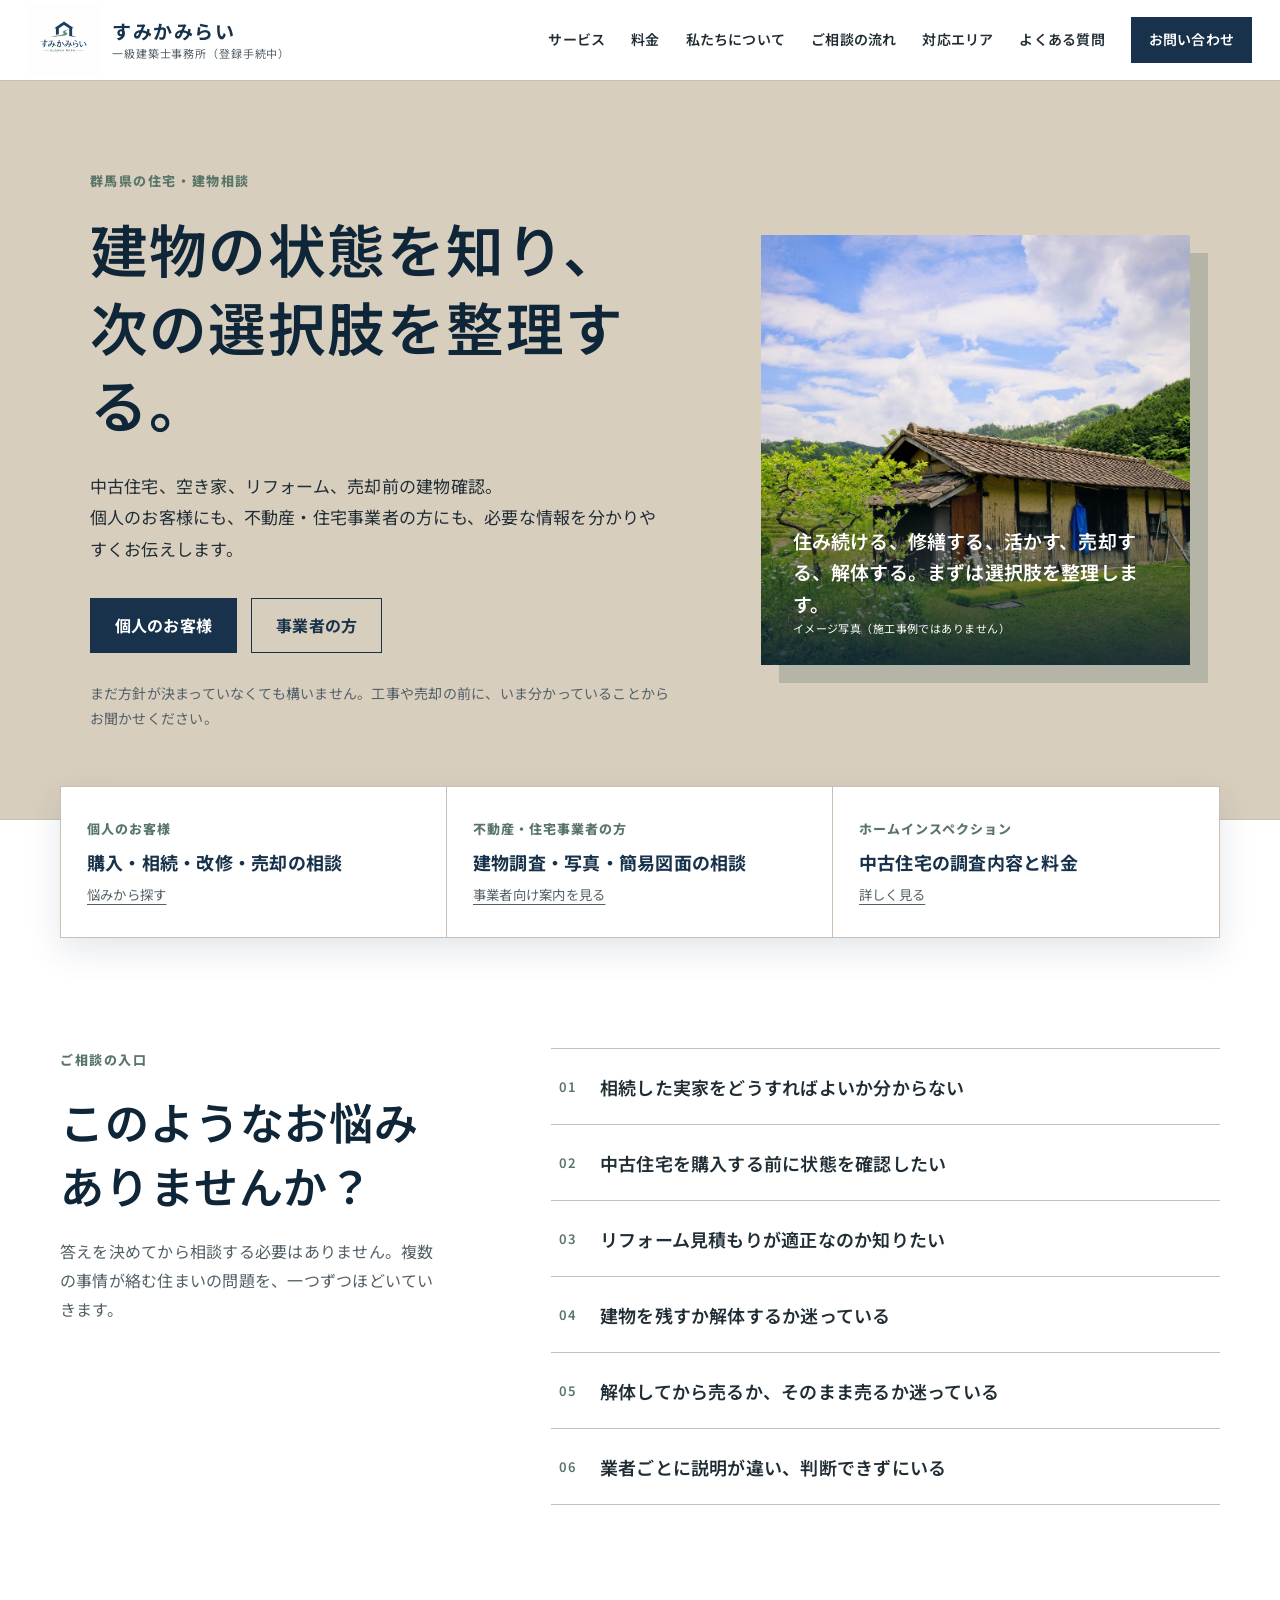
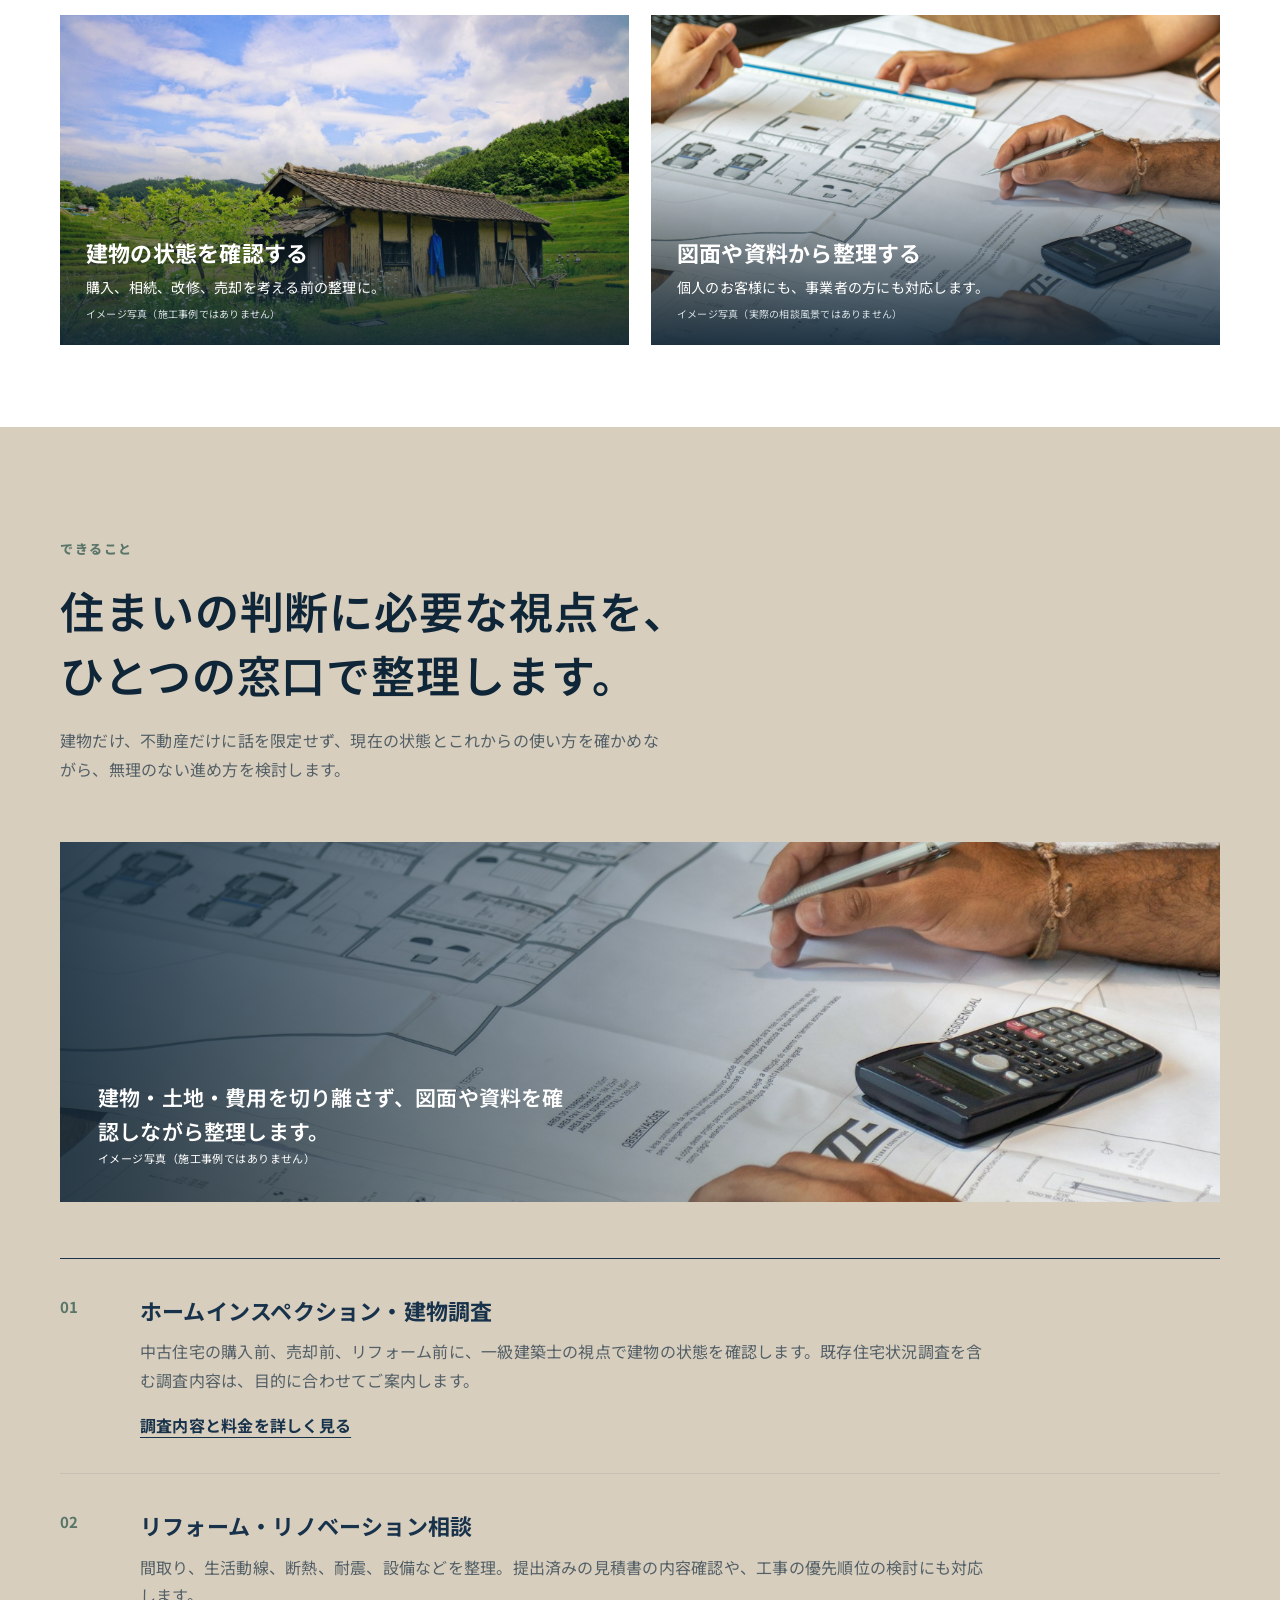
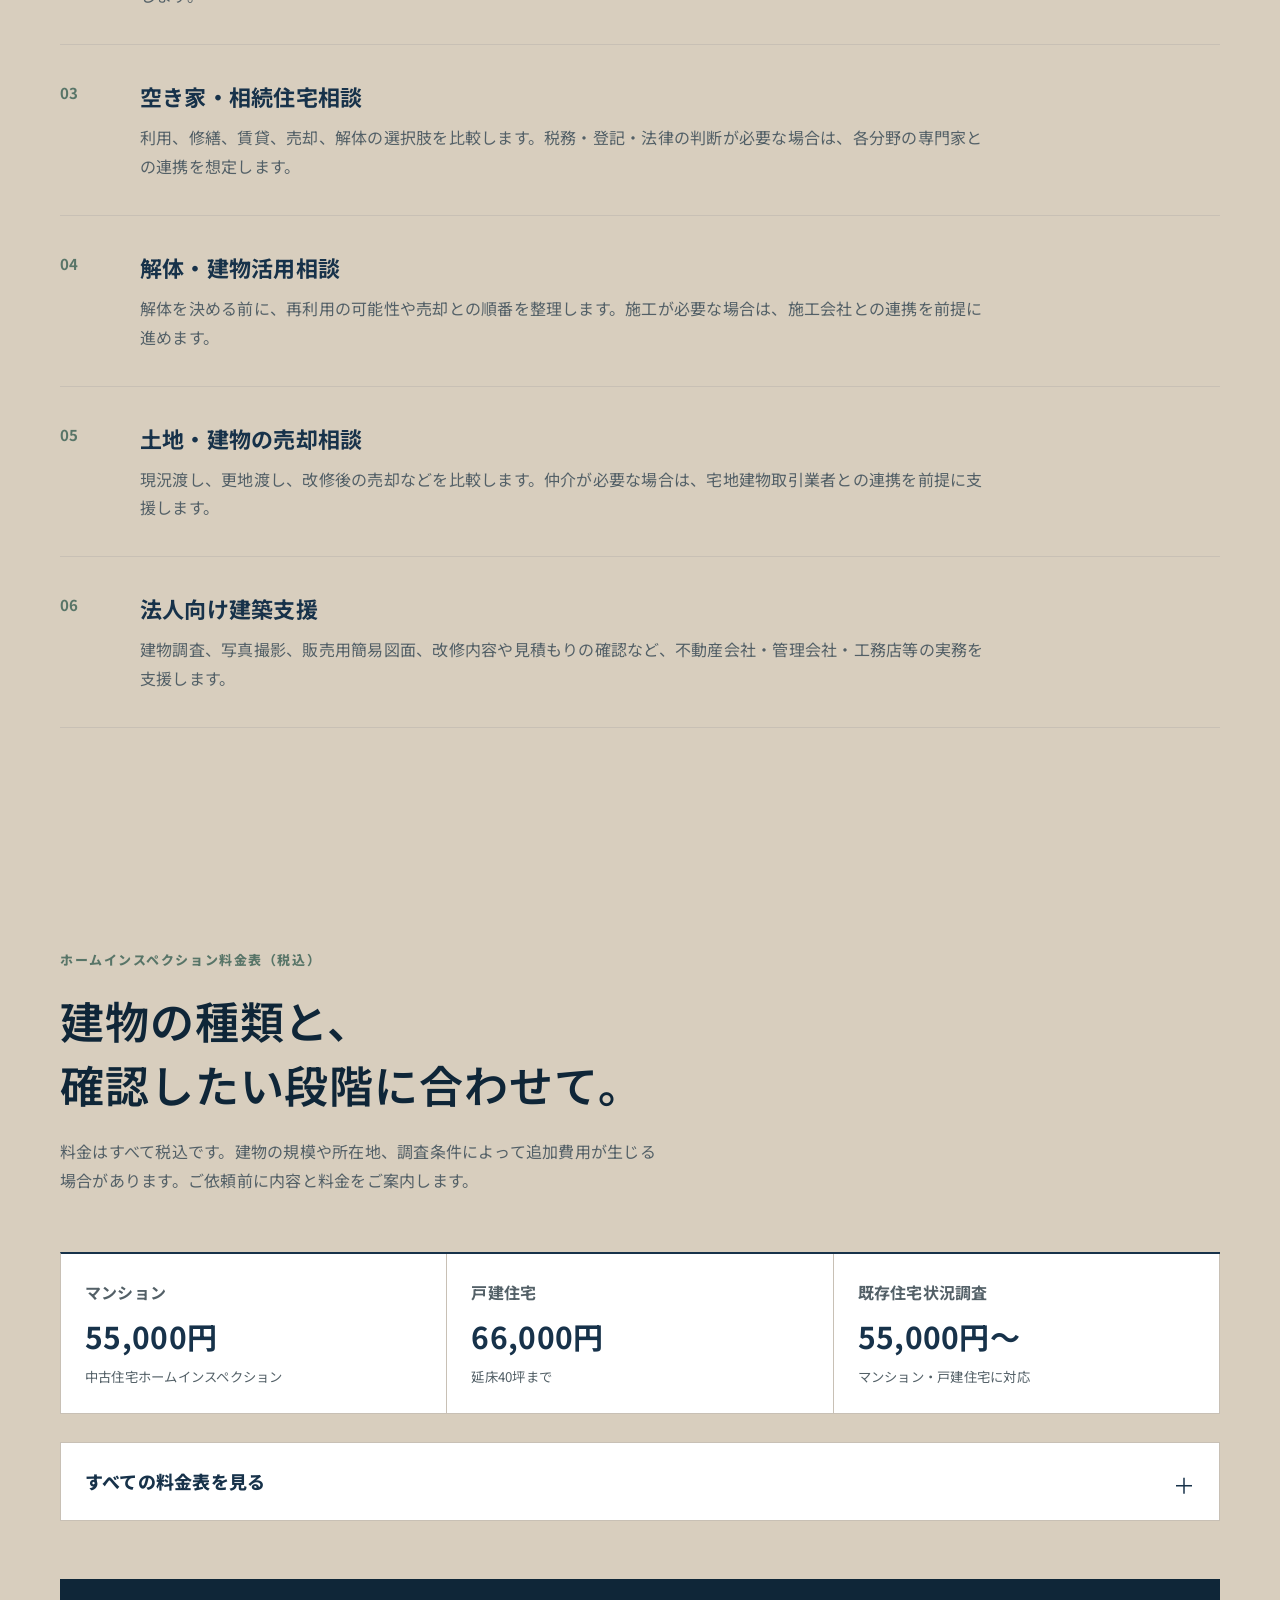
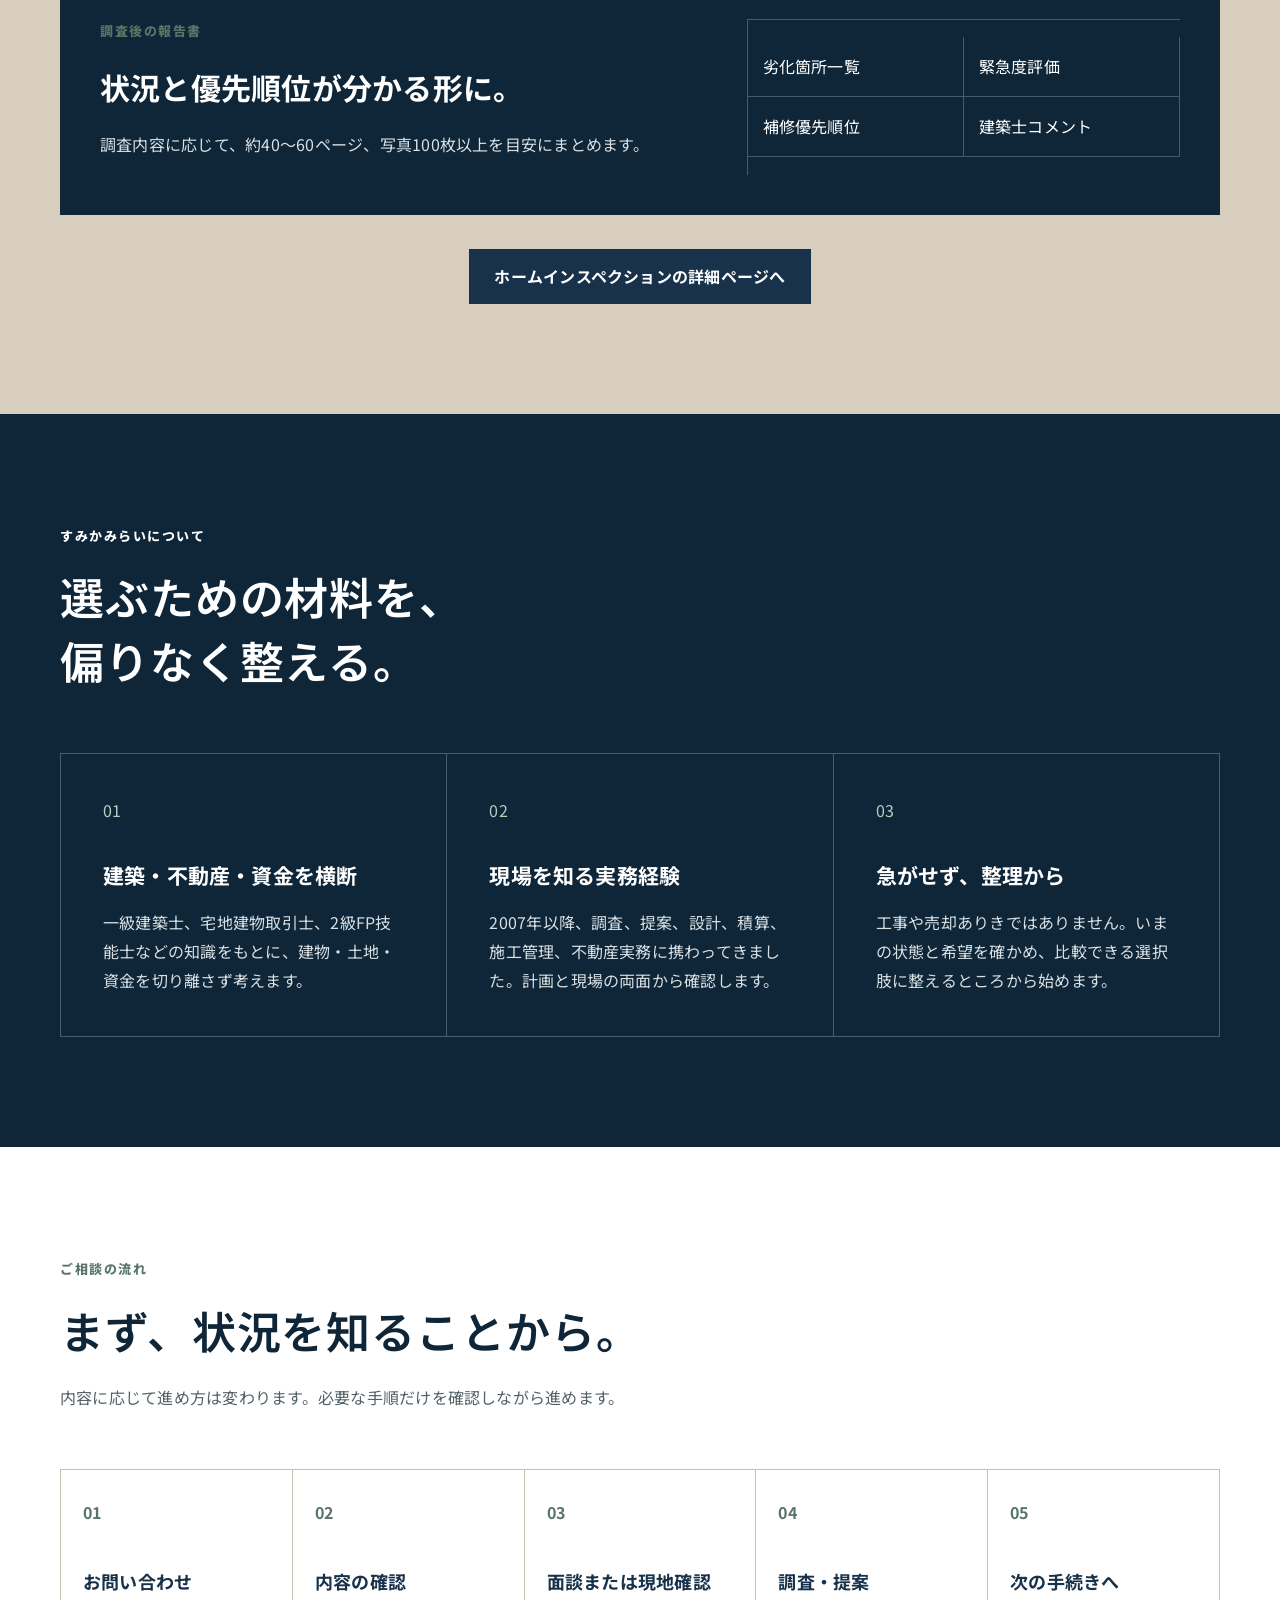
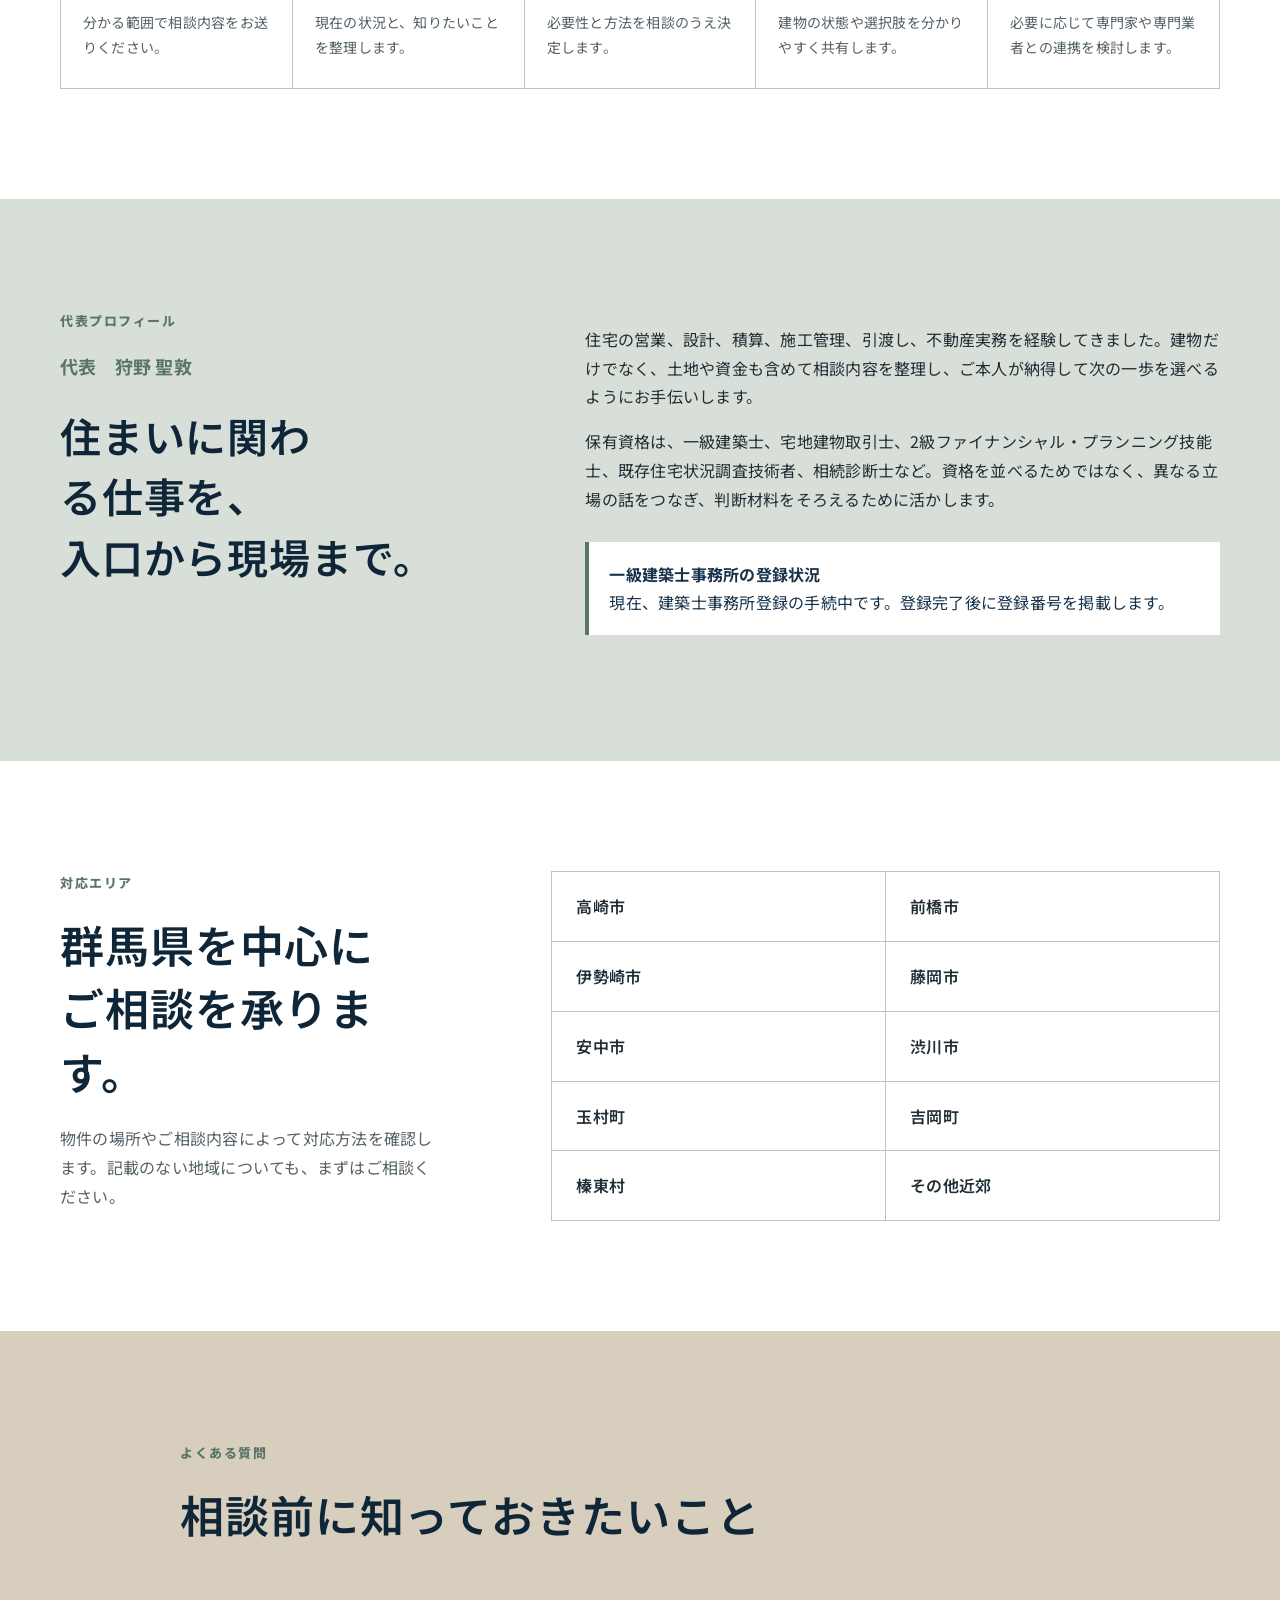
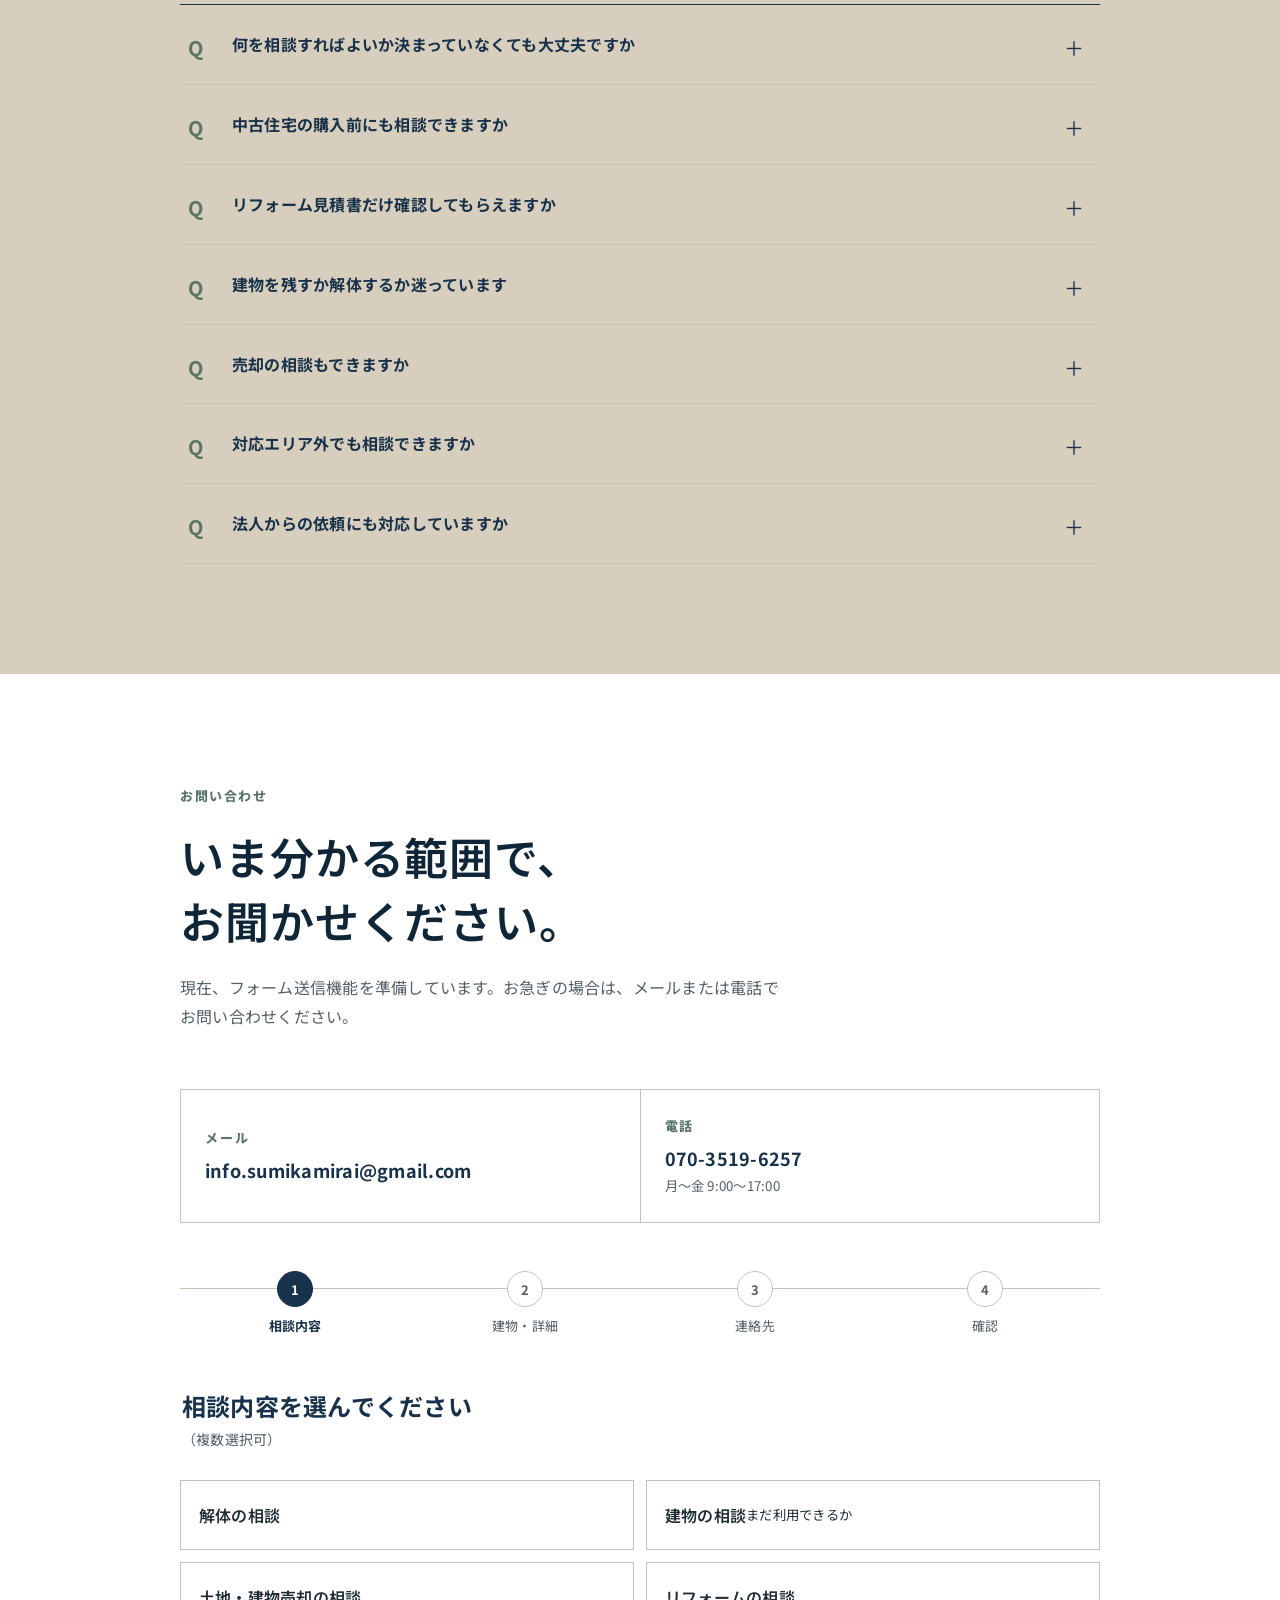
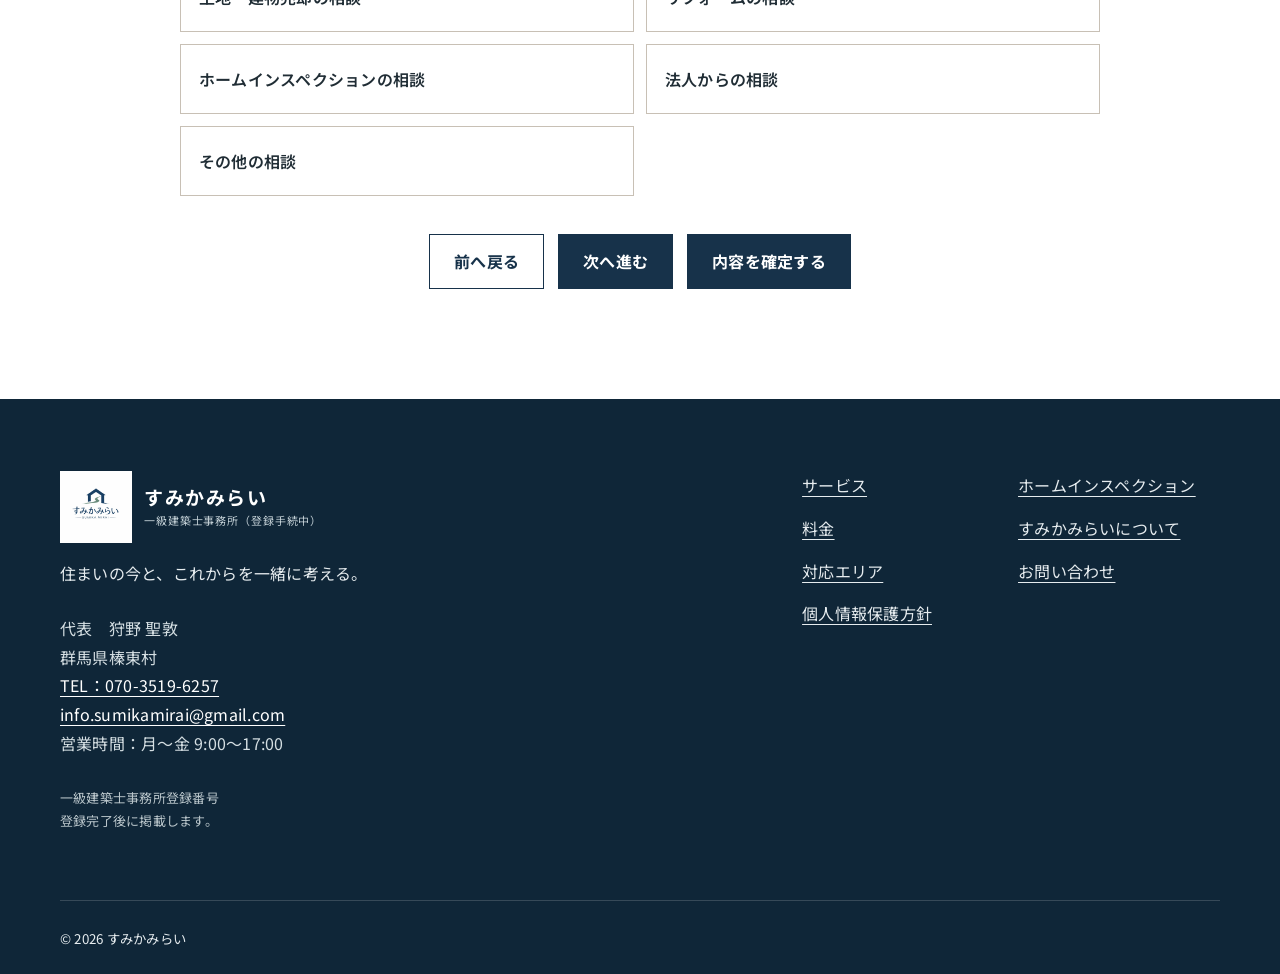
==== commit 599863c3: "Add files via upload" ====
--- a/index.html
+++ b/index.html
@@ -18,7 +18,10 @@
   <meta name="twitter:card" content="summary">
   <meta name="twitter:image" content="https://infosumikamirai-bot.github.io/co.jp/assets/images/logo-sumikamirai.png">
   <link rel="icon" href="assets/images/logo-sumikamirai.png" type="image/png">
-  <link rel="stylesheet" href="assets/css/style.css?v=7">
+  <link rel="preconnect" href="https://fonts.googleapis.com">
+  <link rel="preconnect" href="https://fonts.gstatic.com" crossorigin>
+  <link href="https://fonts.googleapis.com/css2?family=Noto+Sans+JP:wght@400;500;600;700&amp;display=swap" rel="stylesheet">
+  <link rel="stylesheet" href="assets/css/style.css?v=8">
   <script type="application/ld+json">{"@context":"https://schema.org","@type":"ProfessionalService","name":"すみかみらい 一級建築士事務所","description":"群馬県を中心とした住まい・建物の相談窓口","url":"https://infosumikamirai-bot.github.io/co.jp/","email":"info.sumikamirai@gmail.com","telephone":"070-3519-6257","address":{"@type":"PostalAddress","addressLocality":"榛東村","addressRegion":"群馬県","addressCountry":"JP"},"openingHours":"Mo-Fr 09:00-17:00","areaServed":"群馬県","knowsAbout":["ホームインスペクション","リフォーム","空き家","相続住宅","建物活用"]}</script>
   <script src="assets/js/main.js" defer></script>
 </head>
--- a/assets/css/style.css
+++ b/assets/css/style.css
@@ -20,4 +20,7 @@
 @media(max-width:800px){.image-stories{padding:0 22px 70px}.image-stories-inner,.inspection-photo-row{grid-template-columns:1fr}.image-stories figure{min-height:300px}.inspection-photo-row figure{min-height:270px}}
 @media(max-width:540px){.image-stories{padding:0 18px 60px}.image-stories figure{min-height:260px}.image-stories figcaption,.inspection-photo-row figcaption{right:20px;bottom:18px;left:20px}.image-stories figcaption strong{font-size:19px}.inspection-photo-row figure{min-height:240px}}
 .section-cta{margin-top:34px;text-align:center}
+/* Typography balance */
+body,button,input,select,textarea{font-family:"Noto Sans JP","Hiragino Kaku Gothic ProN","Yu Gothic",Meiryo,sans-serif}body{line-height:1.8;letter-spacing:.015em}body *,body *::before,body *::after{font-family:inherit!important}h1,h2,h3{line-break:strict;text-wrap:balance}.hero h1{font-size:clamp(38px,4.5vw,60px);font-weight:600;line-height:1.34;letter-spacing:.025em}.hero-lead{max-width:680px;font-size:17px;line-height:1.85}.section-heading h2{font-size:clamp(30px,3.5vw,44px);font-weight:600;line-height:1.45;letter-spacing:.02em}.section-heading>p:last-child{margin-top:20px}.sub-hero h1{font-size:clamp(36px,4.2vw,56px);line-height:1.4;letter-spacing:.02em}.sub-hero-copy>p:last-of-type{font-size:17px;line-height:1.85}.profile h2,.inspection-contact h2{font-size:clamp(29px,3.4vw,41px);line-height:1.48;letter-spacing:.02em}.service-list h3,.feature-grid h3,.audience-card h3{line-height:1.55;letter-spacing:.01em}.eyebrow{letter-spacing:.12em}.hero-photo figcaption,.section-photo figcaption{line-height:1.65;letter-spacing:.01em}.price-summary strong{letter-spacing:.01em}.global-nav a,.button{letter-spacing:.015em}
+@media(max-width:540px){h1 br,h2 br{display:none}.hero h1{font-size:34px;line-height:1.42}.section-heading h2,.profile h2{font-size:28px;line-height:1.5}.sub-hero h1{font-size:32px;line-height:1.45}.inspection-contact h2{font-size:28px}.hero-lead,.sub-hero-copy>p:last-of-type{font-size:16px;line-height:1.8}.eyebrow{letter-spacing:.1em}}
 @media(prefers-reduced-motion:reduce){html{scroll-behavior:auto}*,*::before,*::after{transition:none!important;animation:none!important}}
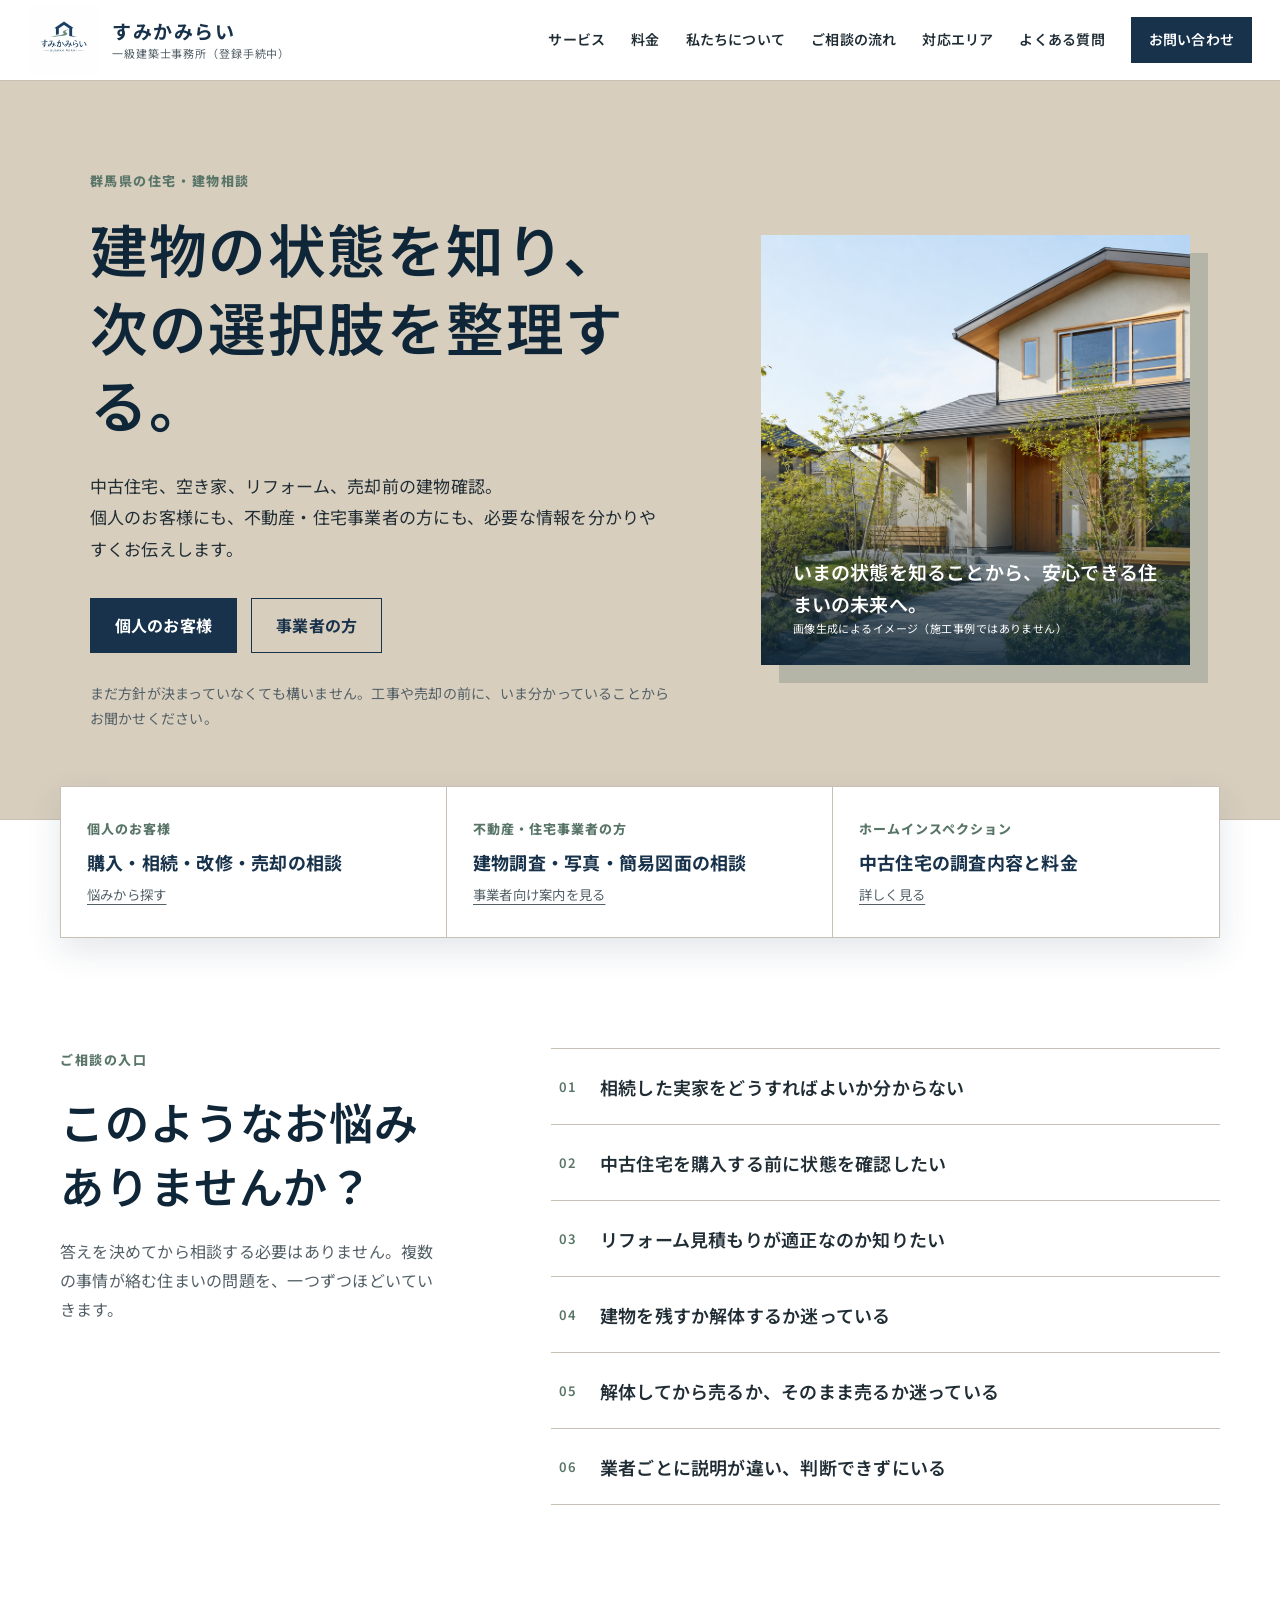
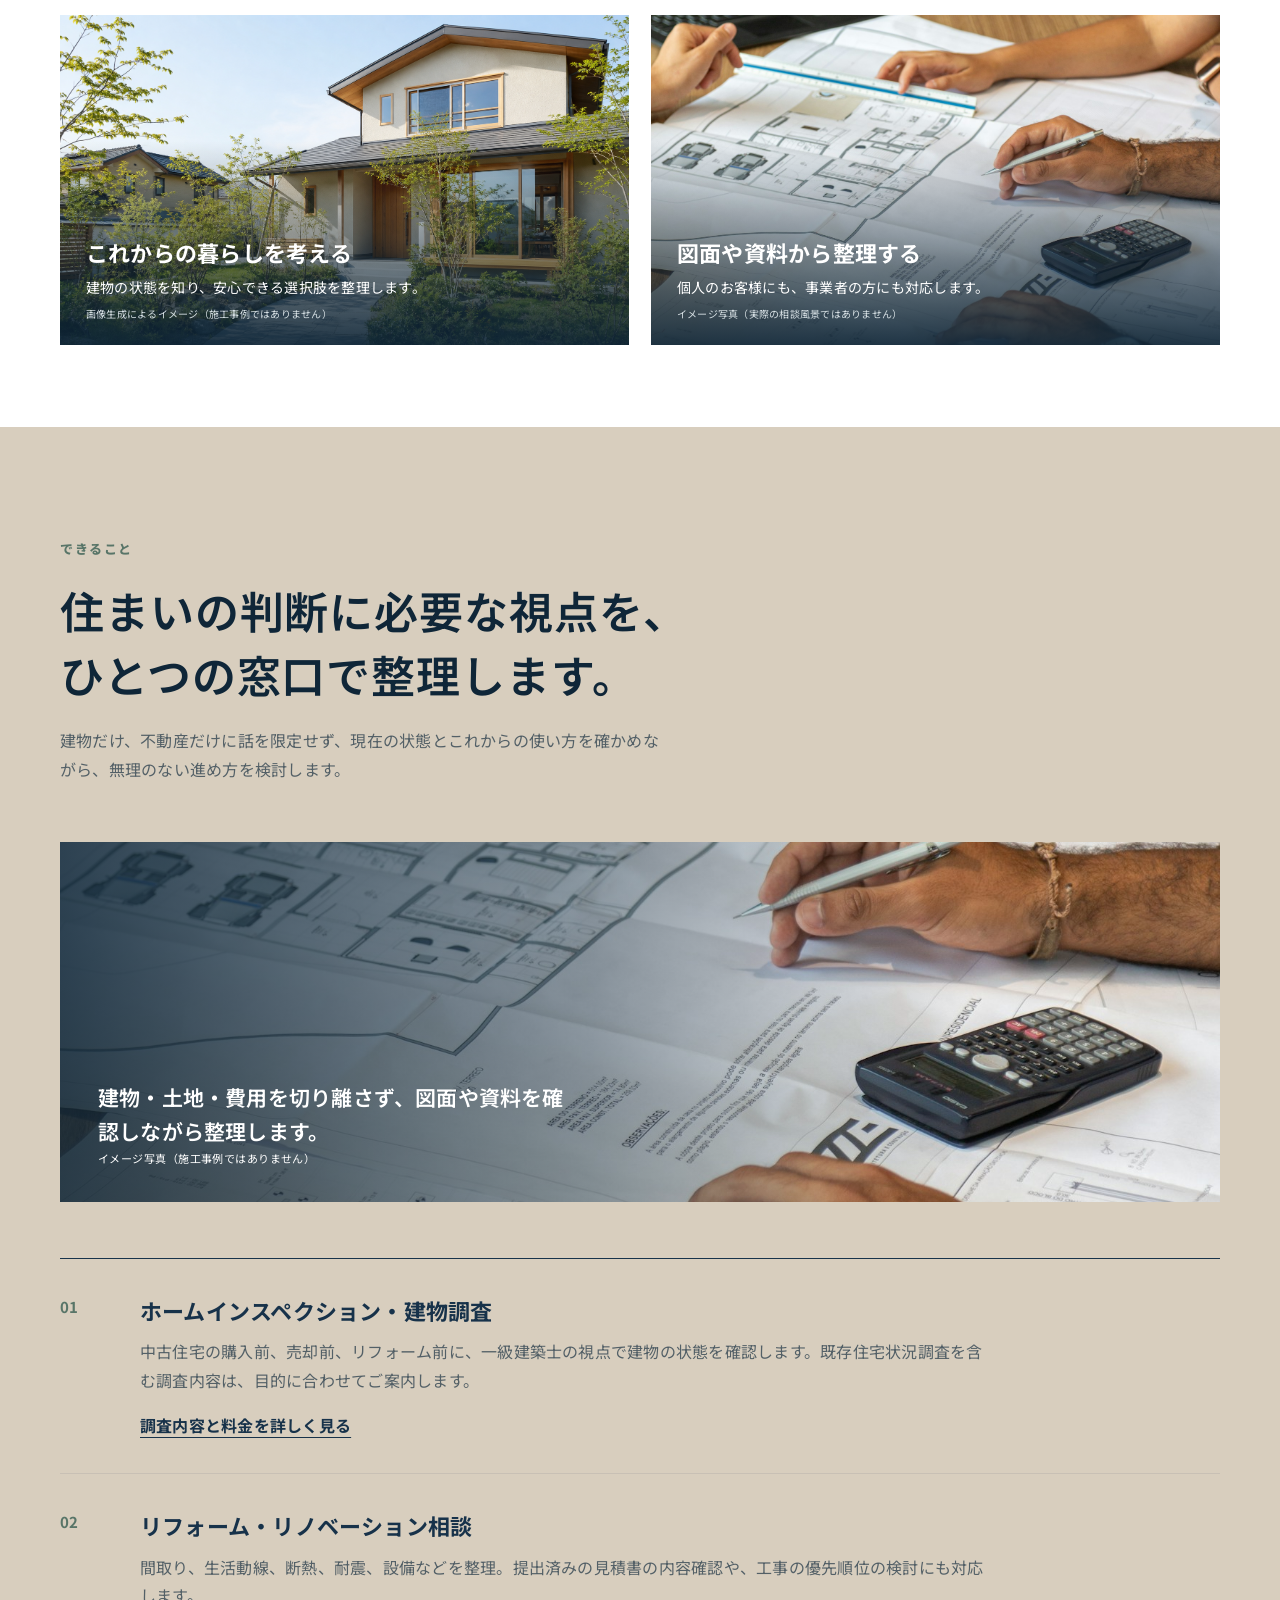
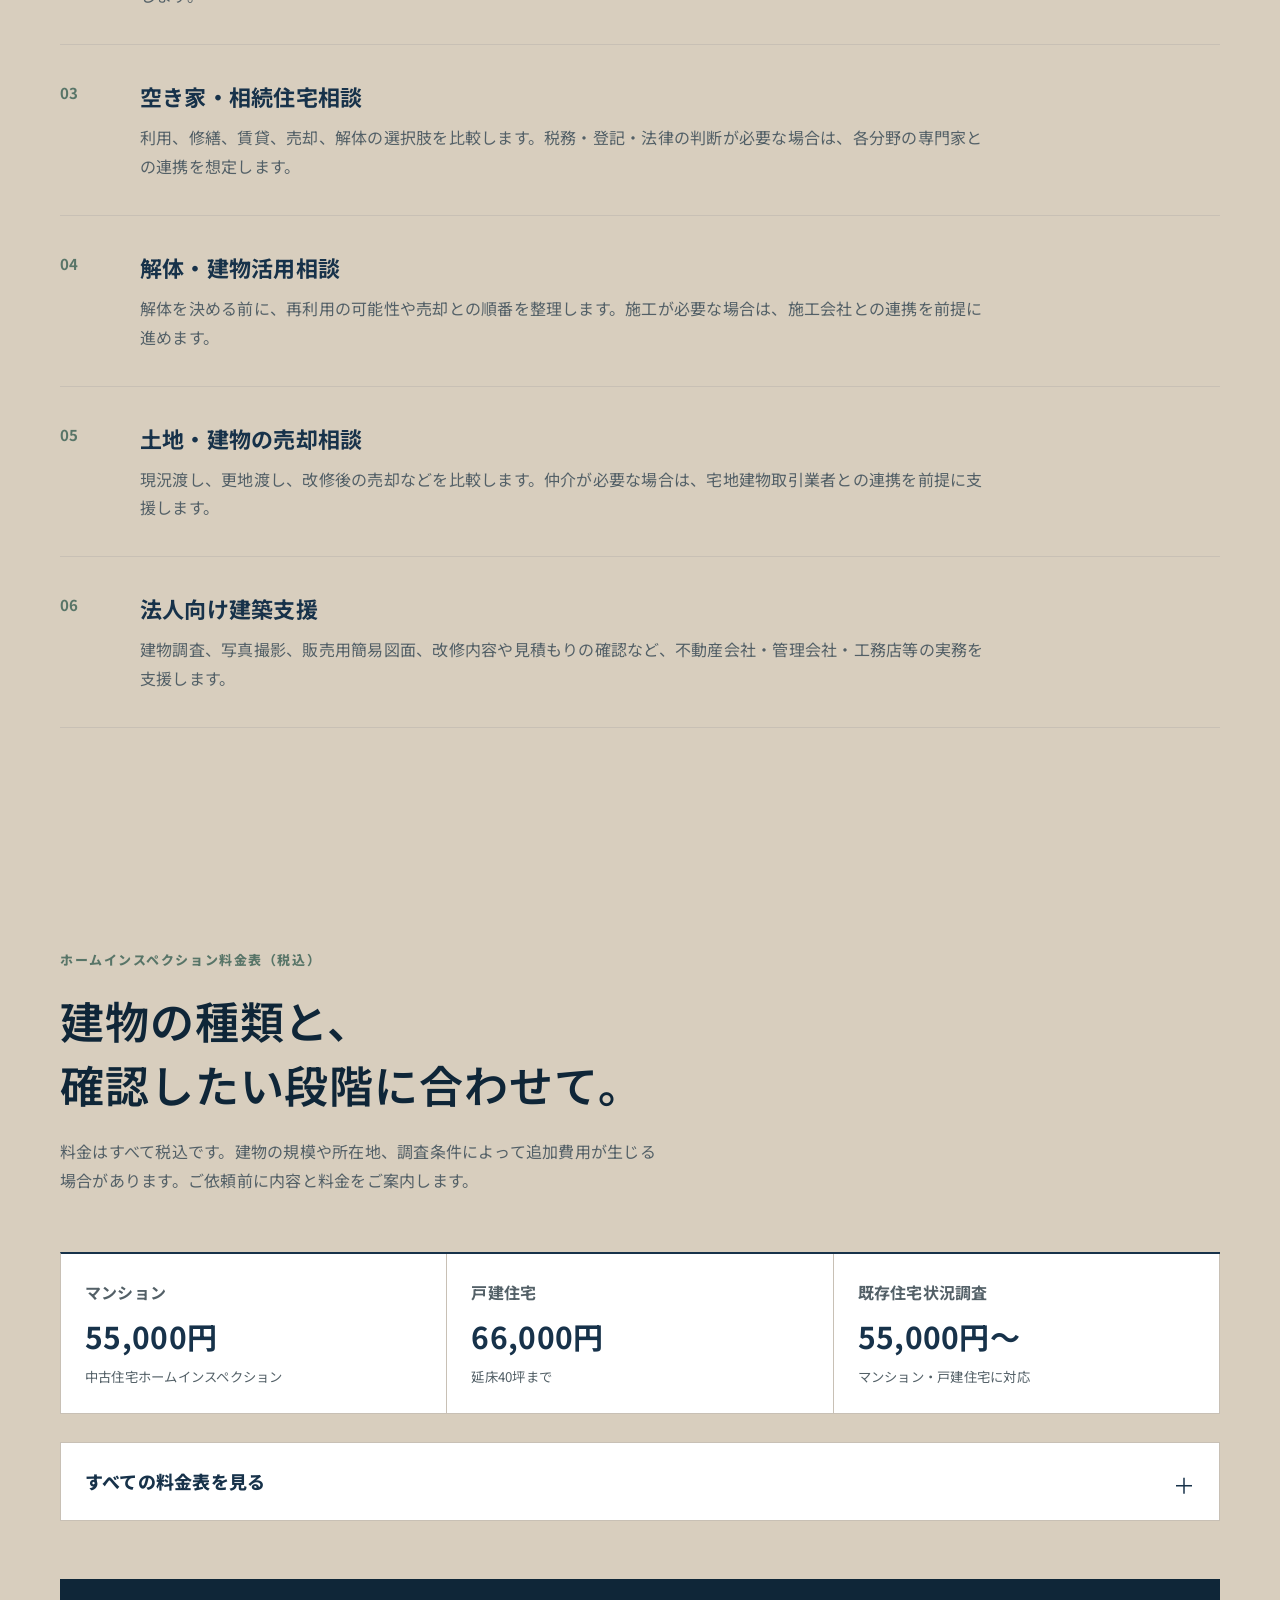
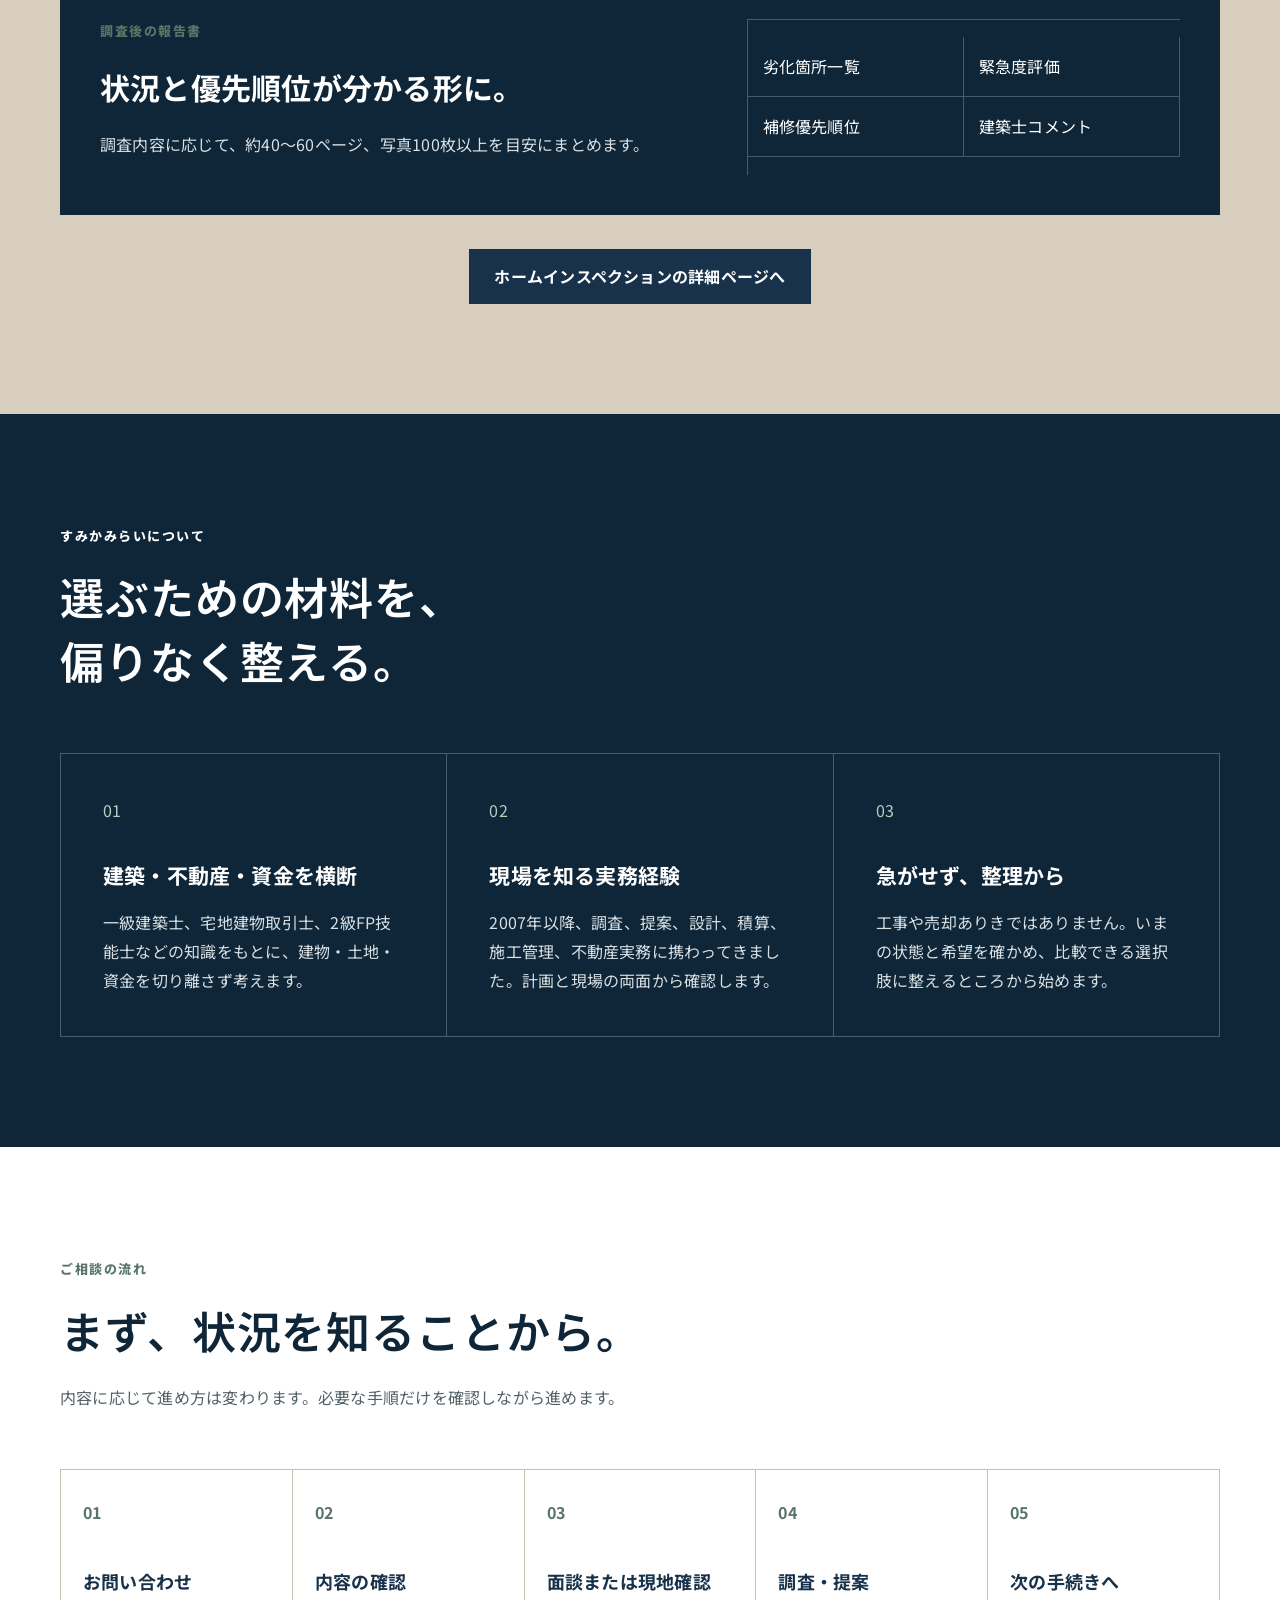
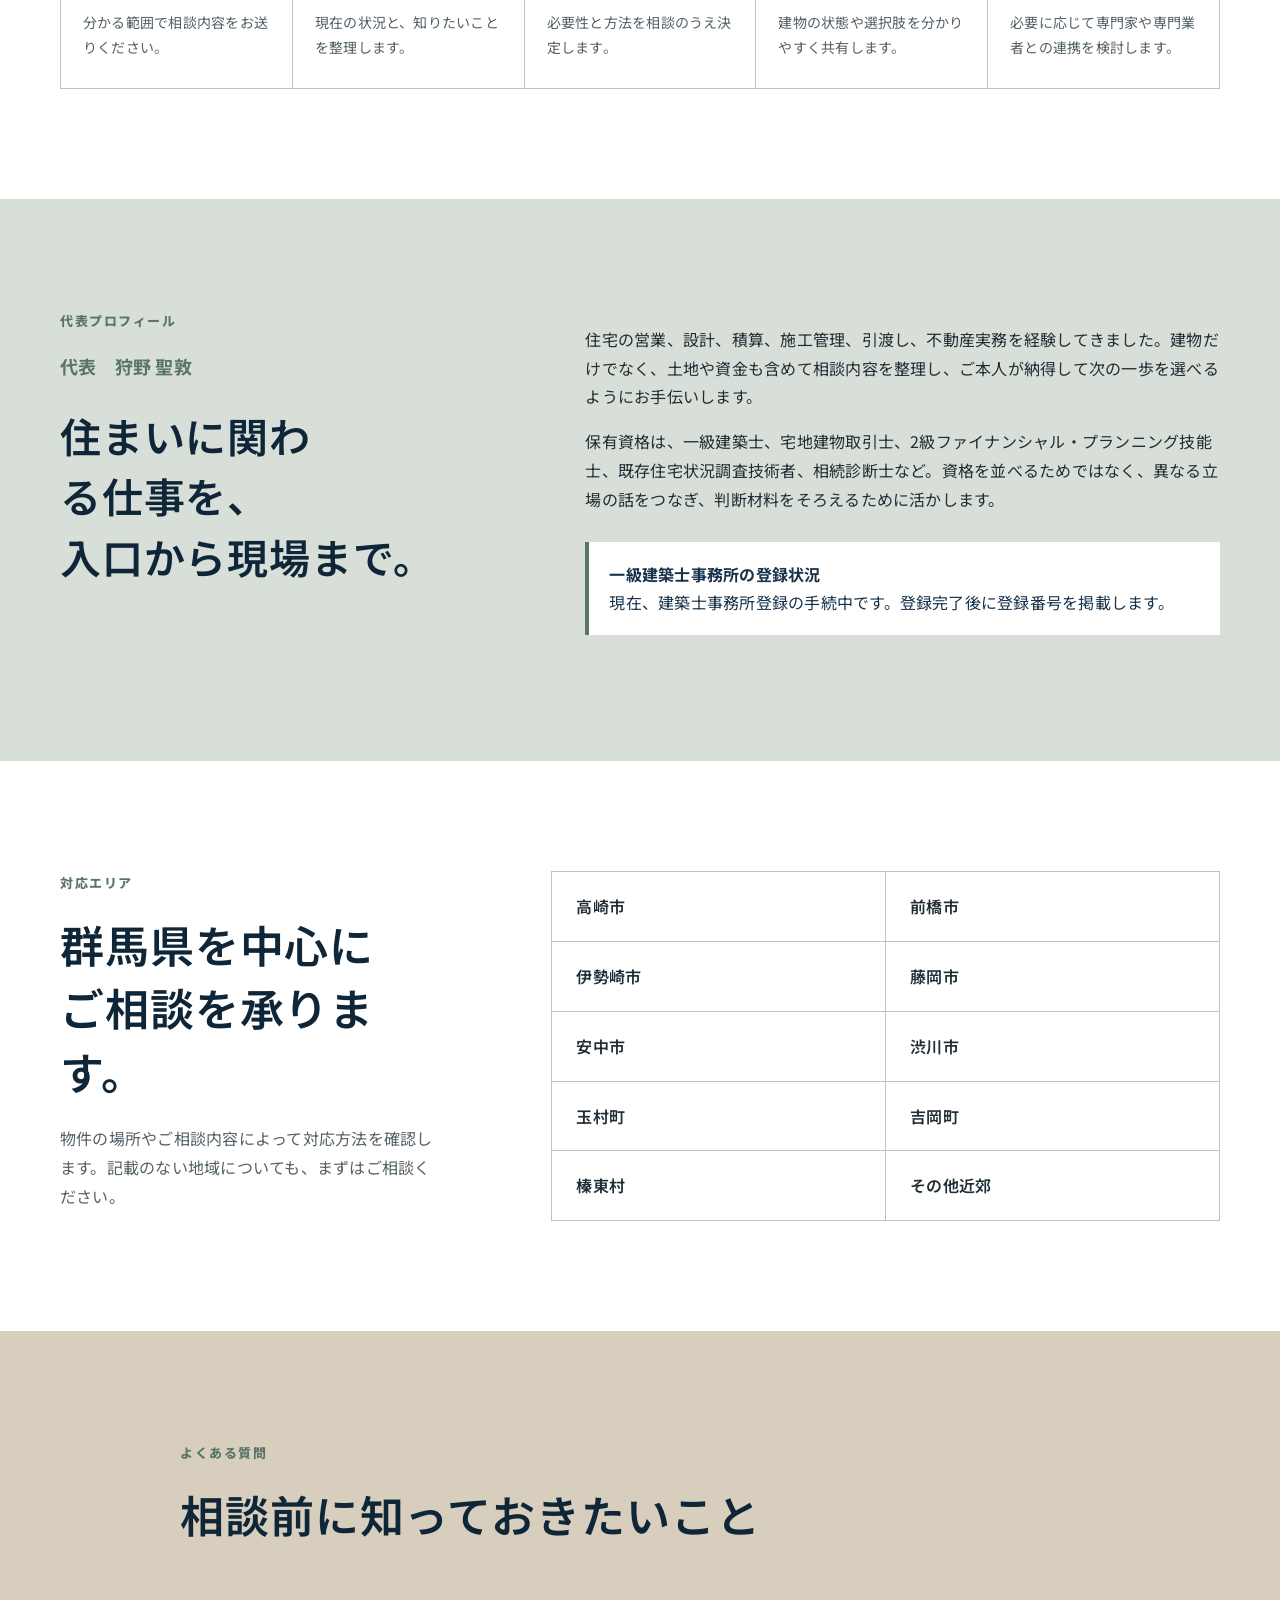
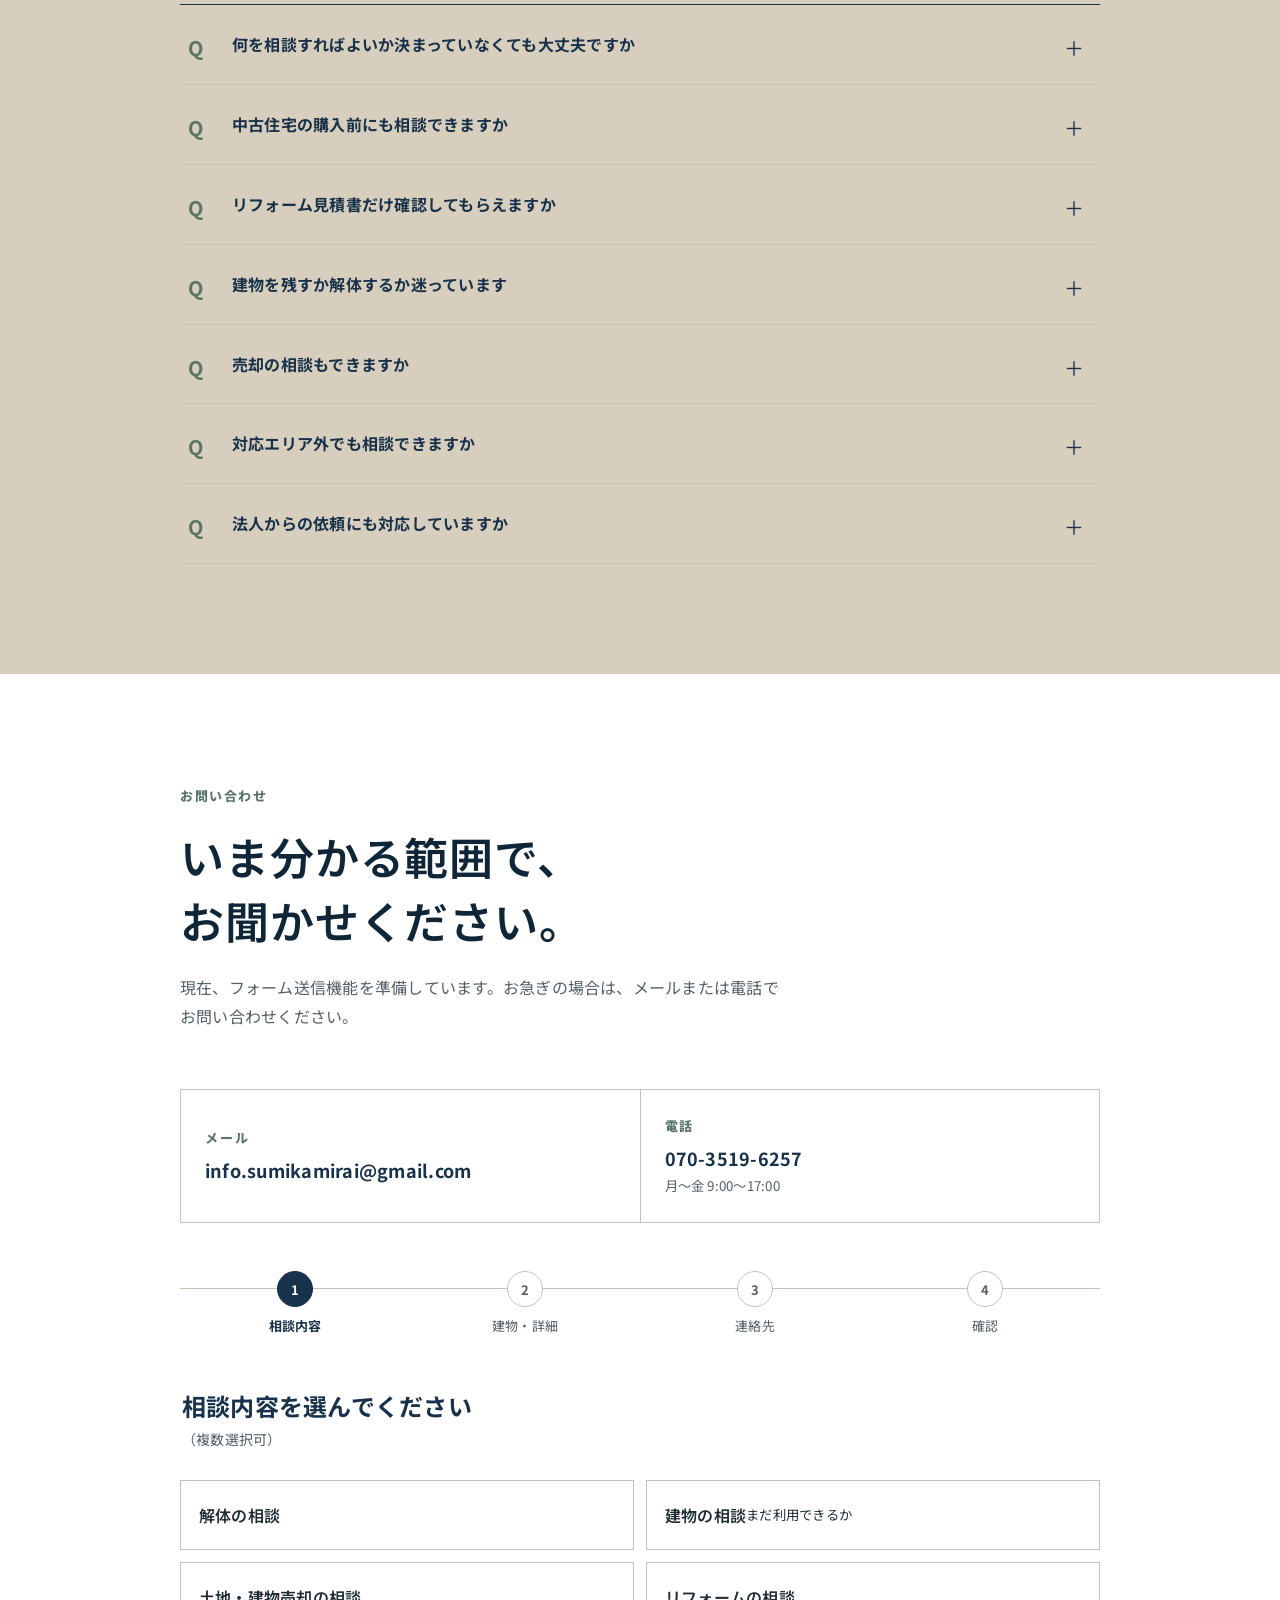
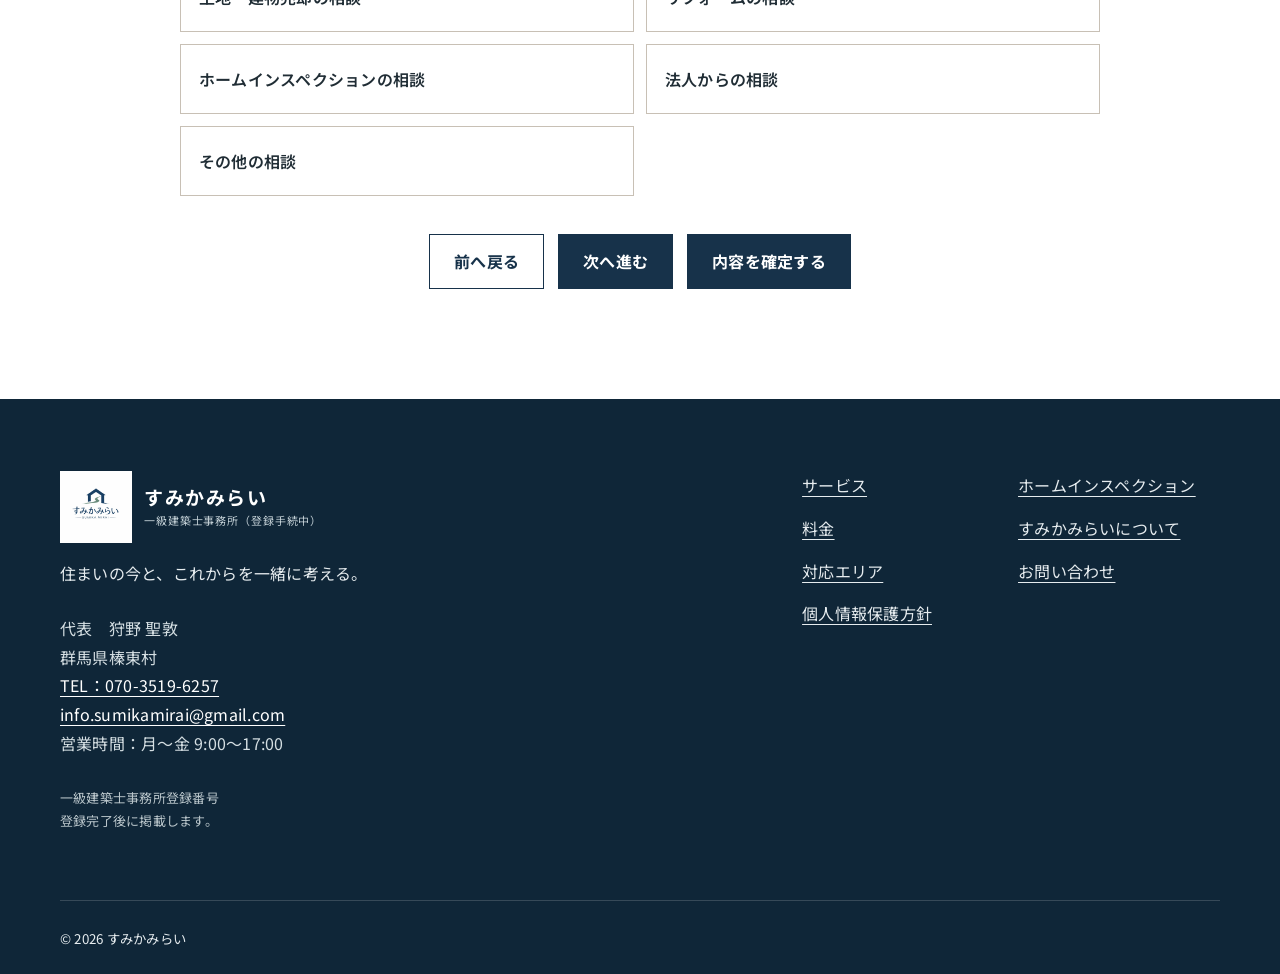
==== commit c7af1d76: "Add files via upload" ====
--- a/index.html
+++ b/index.html
@@ -11,12 +11,12 @@
   <meta property="og:description" content="建物、土地、資金、将来の使い方を一緒に整理する、群馬の住まい相談窓口です。">
   <meta property="og:locale" content="ja_JP">
   <meta property="og:url" content="https://infosumikamirai-bot.github.io/co.jp/">
-  <meta property="og:image" content="https://infosumikamirai-bot.github.io/co.jp/assets/images/logo-sumikamirai.png">
-  <meta property="og:image:width" content="1024">
-  <meta property="og:image:height" content="1024">
-  <meta property="og:image:alt" content="すみかみらい SUMIKA MIRAI ロゴ">
-  <meta name="twitter:card" content="summary">
-  <meta name="twitter:image" content="https://infosumikamirai-bot.github.io/co.jp/assets/images/logo-sumikamirai.png">
+  <meta property="og:image" content="https://infosumikamirai-bot.github.io/co.jp/assets/images/future-home-concept.png">
+  <meta property="og:image:width" content="1727">
+  <meta property="og:image:height" content="911">
+  <meta property="og:image:alt" content="緑と朝の光に包まれた住まいのイメージ">
+  <meta name="twitter:card" content="summary_large_image">
+  <meta name="twitter:image" content="https://infosumikamirai-bot.github.io/co.jp/assets/images/future-home-concept.png">
   <link rel="icon" href="assets/images/logo-sumikamirai.png" type="image/png">
   <link rel="preconnect" href="https://fonts.googleapis.com">
   <link rel="preconnect" href="https://fonts.gstatic.com" crossorigin>
@@ -51,8 +51,8 @@
           <p class="hero-note">まだ方針が決まっていなくても構いません。工事や売却の前に、いま分かっていることからお聞かせください。</p>
         </div>
         <figure class="hero-photo">
-          <img src="assets/images/house-atmosphere.jpg" width="1600" height="1067" alt="自然に囲まれた日本の木造住宅">
-          <figcaption>住み続ける、修繕する、活かす、売却する、解体する。まずは選択肢を整理します。<small>イメージ写真（施工事例ではありません）</small></figcaption>
+          <img src="assets/images/future-home-concept.png" width="1727" height="911" alt="朝の光と緑に包まれた住まいのイメージ">
+          <figcaption>いまの状態を知ることから、安心できる住まいの未来へ。<small>画像生成によるイメージ（施工事例ではありません）</small></figcaption>
         </figure>
       </div>
     </section>
@@ -81,7 +81,7 @@
 
     <section class="image-stories" aria-label="住まいの相談イメージ">
       <div class="image-stories-inner">
-        <figure><img src="assets/images/house-atmosphere.jpg" width="1600" height="1067" loading="lazy" alt="木々に囲まれた住宅の外観"><figcaption><strong>建物の状態を確認する</strong><span>購入、相続、改修、売却を考える前の整理に。</span><small>イメージ写真（施工事例ではありません）</small></figcaption></figure>
+        <figure><img src="assets/images/future-home-concept.png" width="1727" height="911" loading="lazy" alt="光と緑のある住宅外観のイメージ"><figcaption><strong>これからの暮らしを考える</strong><span>建物の状態を知り、安心できる選択肢を整理します。</span><small>画像生成によるイメージ（施工事例ではありません）</small></figcaption></figure>
         <figure><img src="assets/images/planning-atmosphere.jpg" width="1600" height="2306" loading="lazy" alt="建築図面と資料を確認する様子"><figcaption><strong>図面や資料から整理する</strong><span>個人のお客様にも、事業者の方にも対応します。</span><small>イメージ写真（実際の相談風景ではありません）</small></figcaption></figure>
       </div>
     </section>
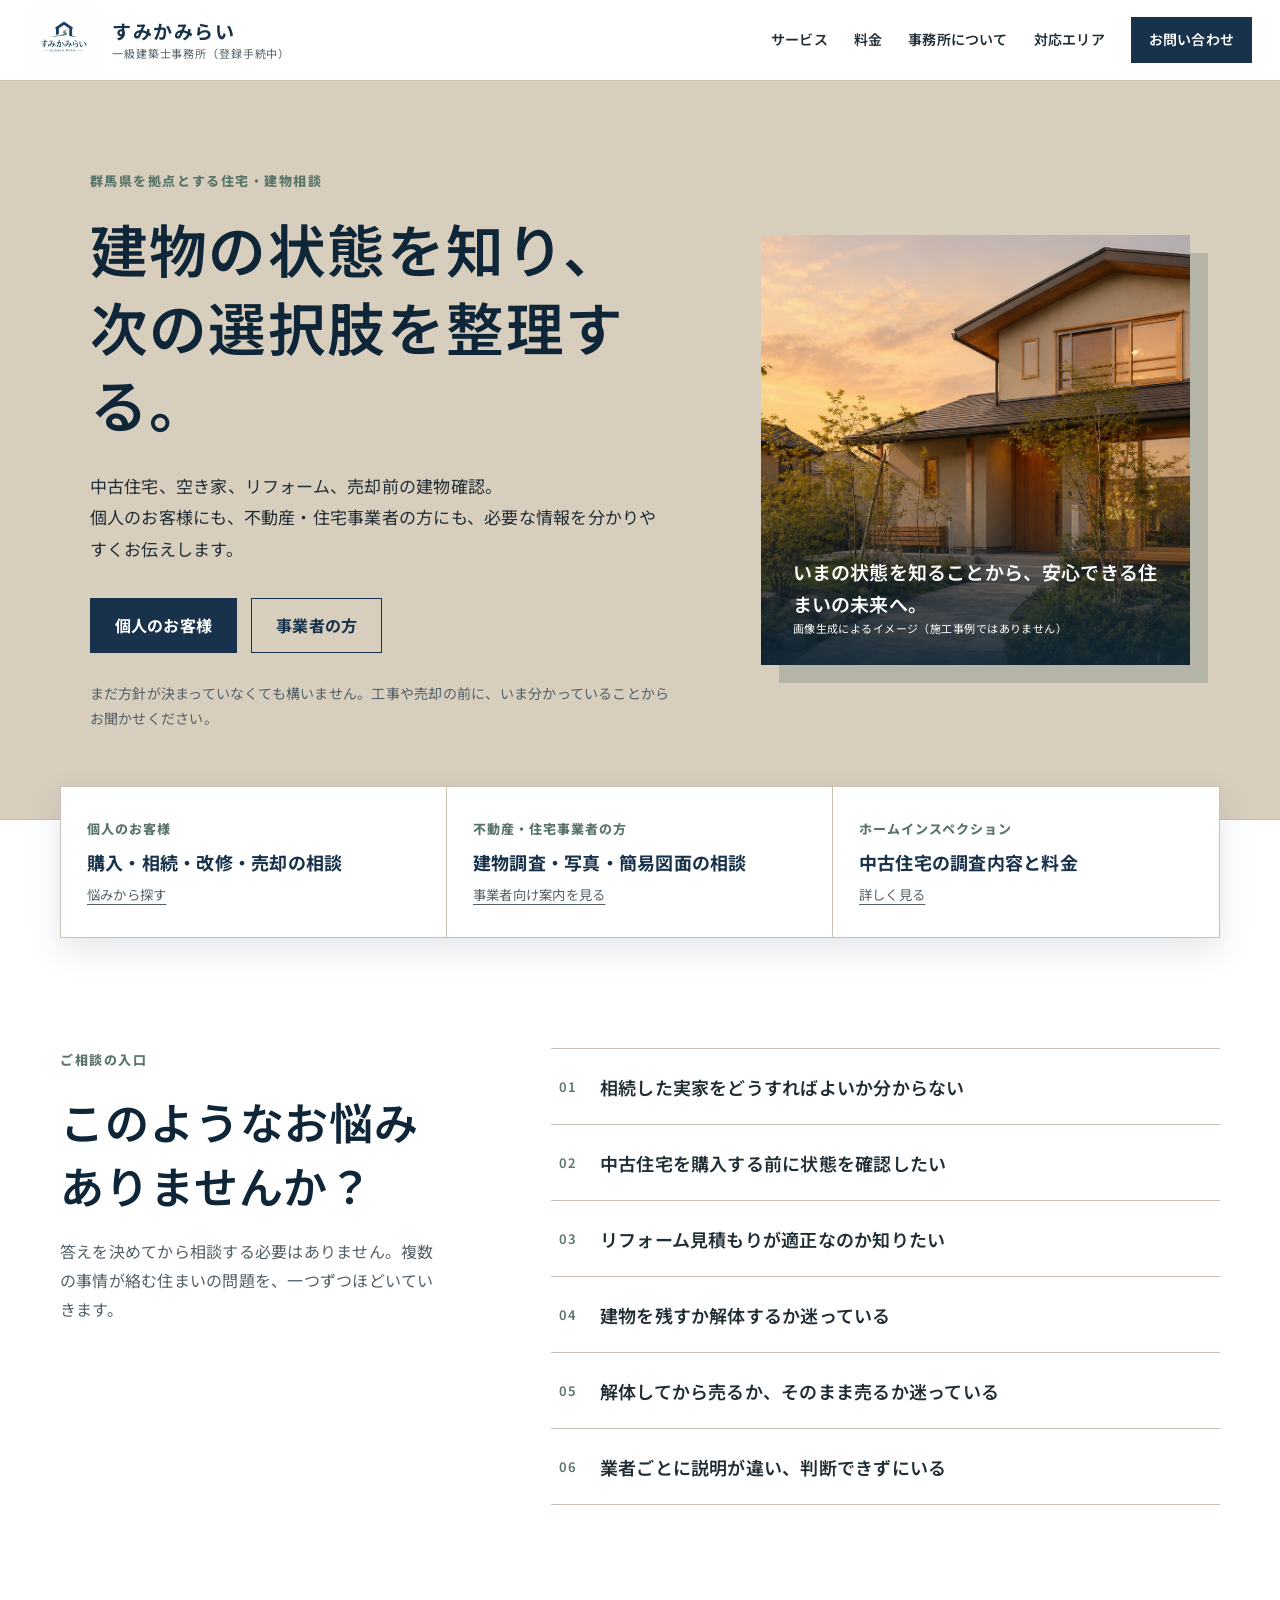
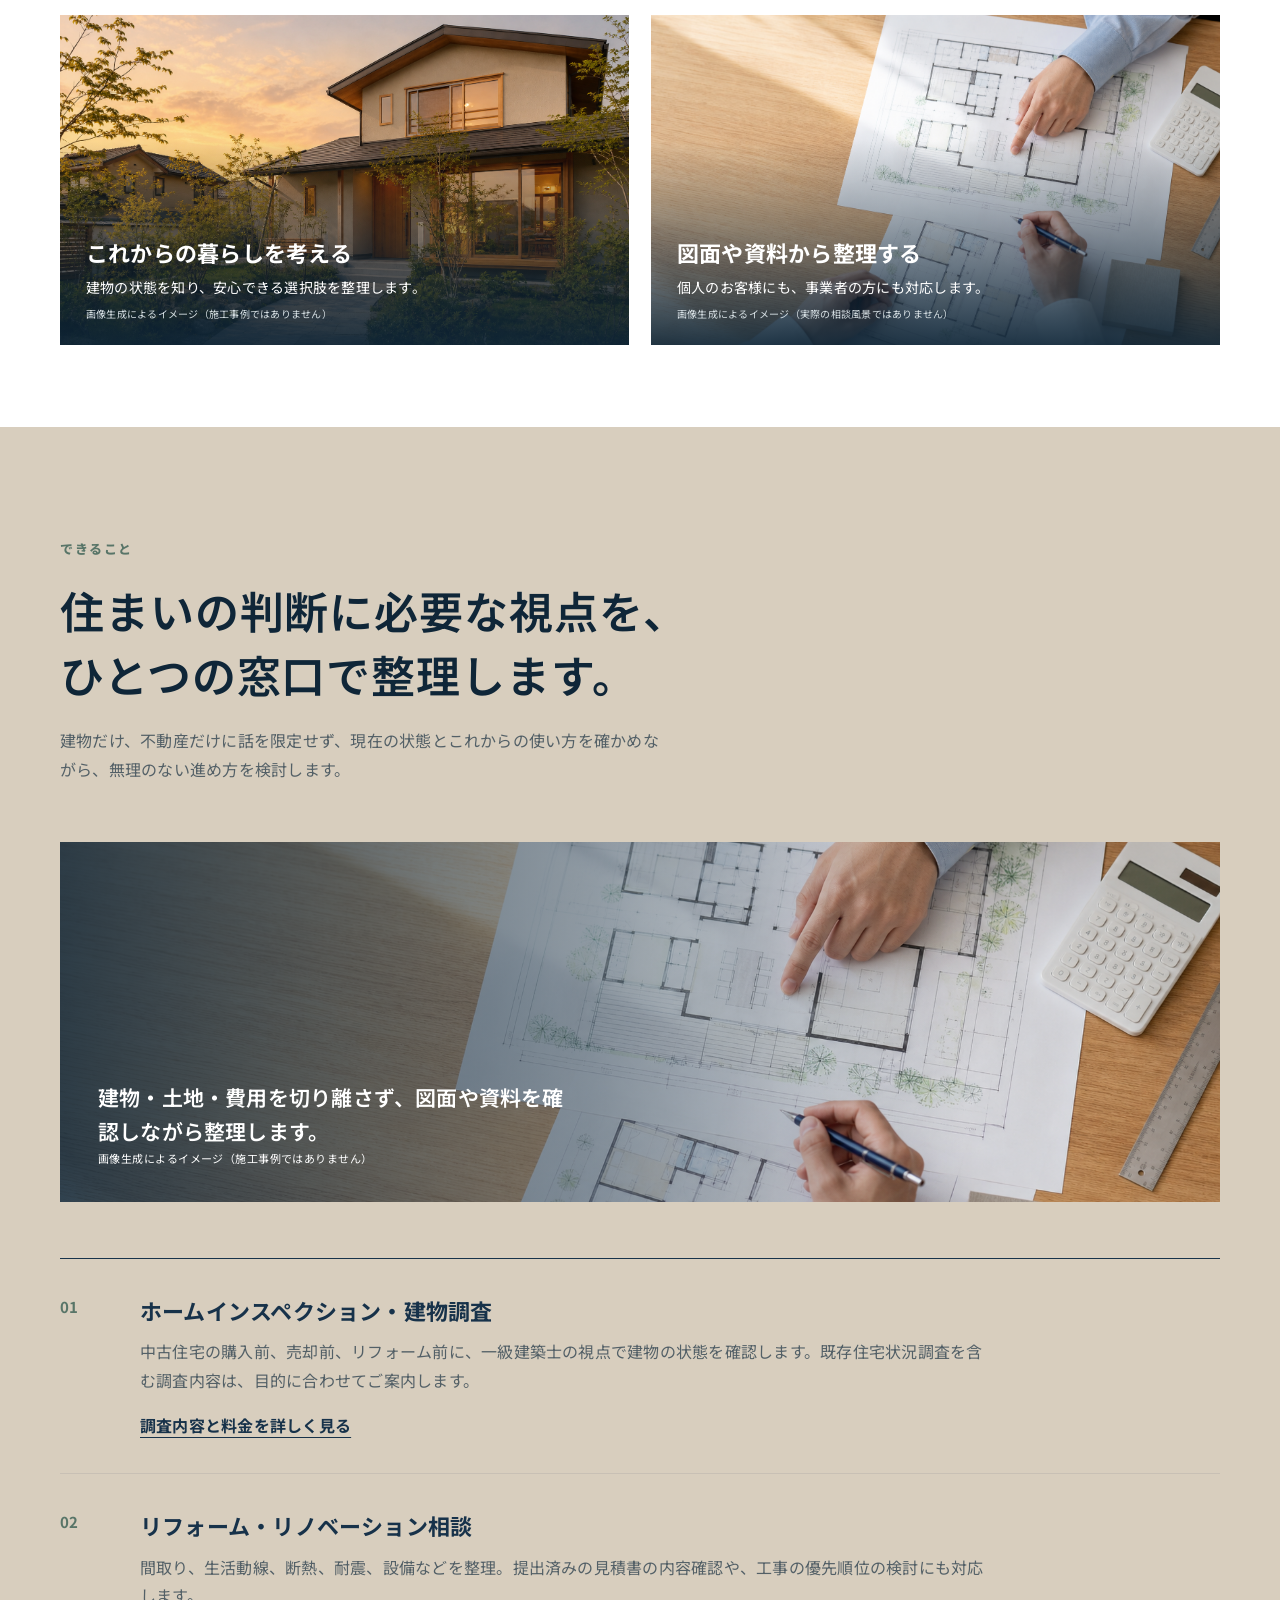
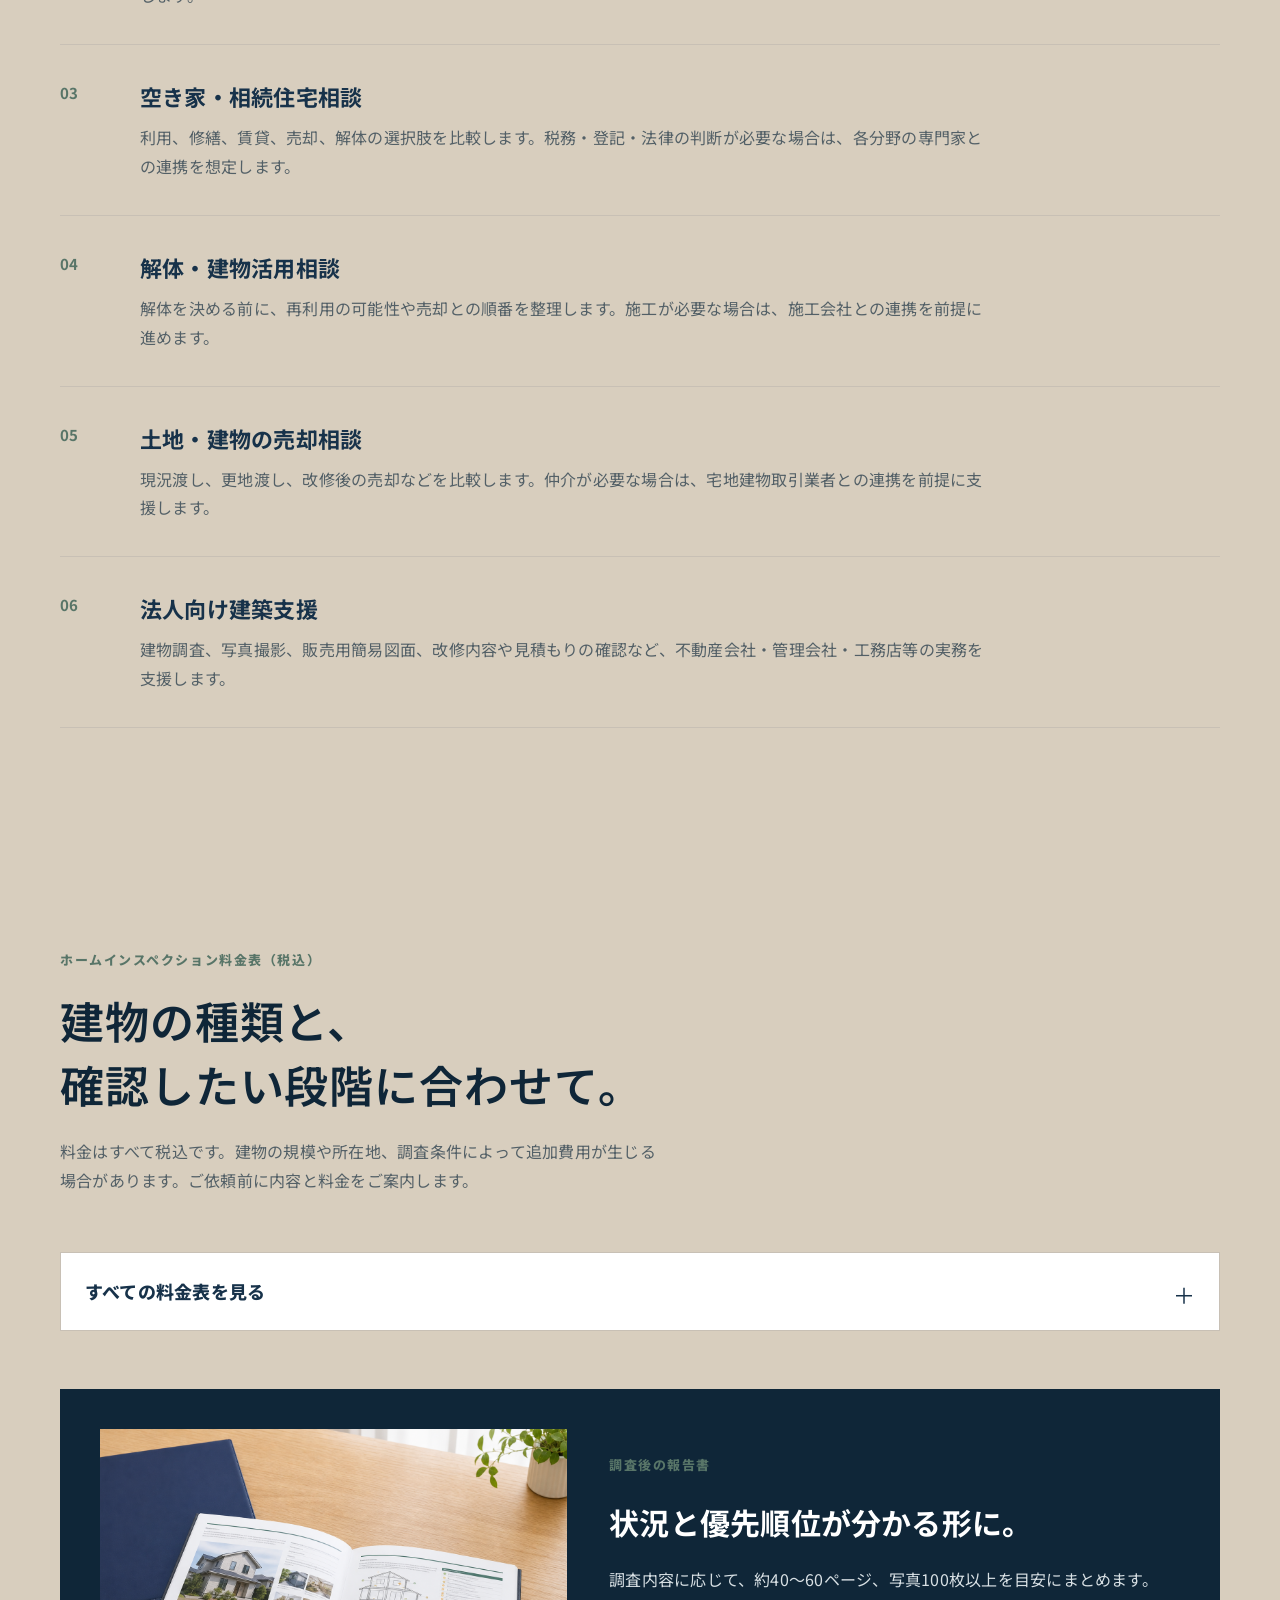
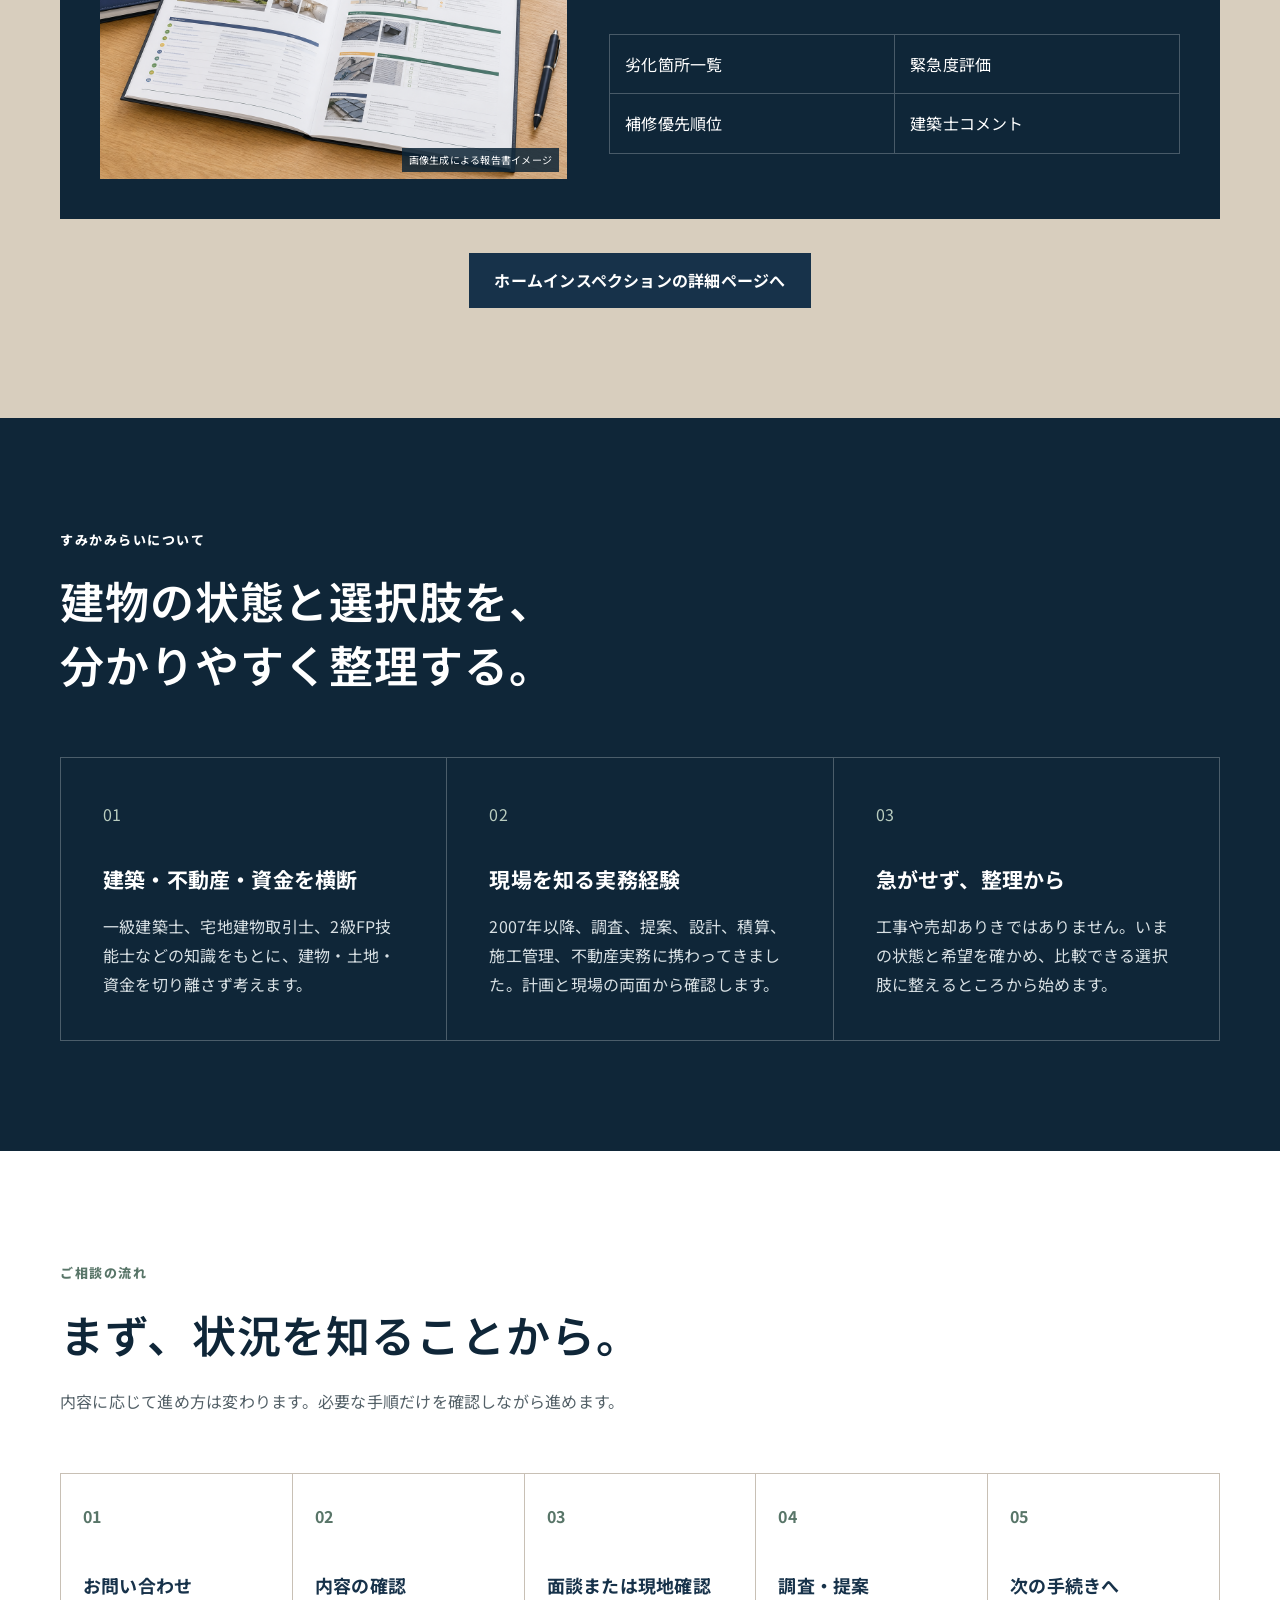
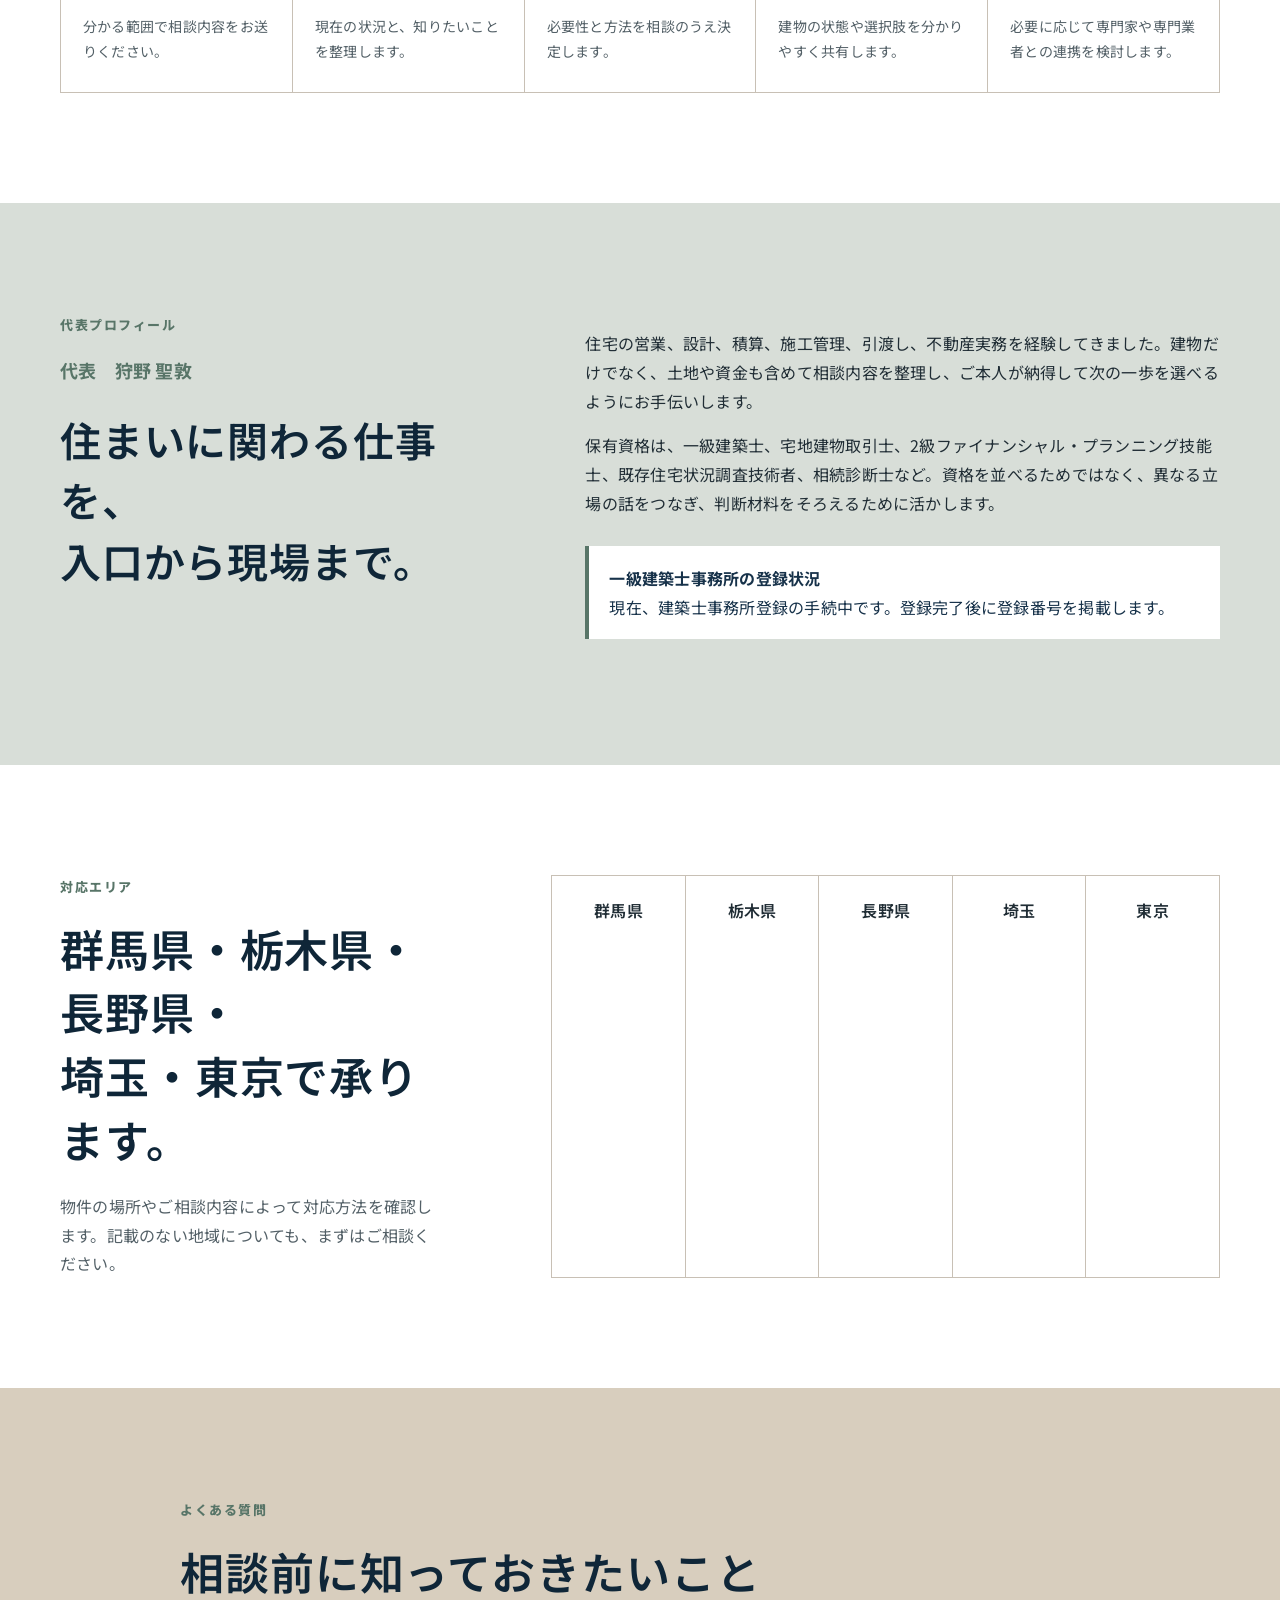
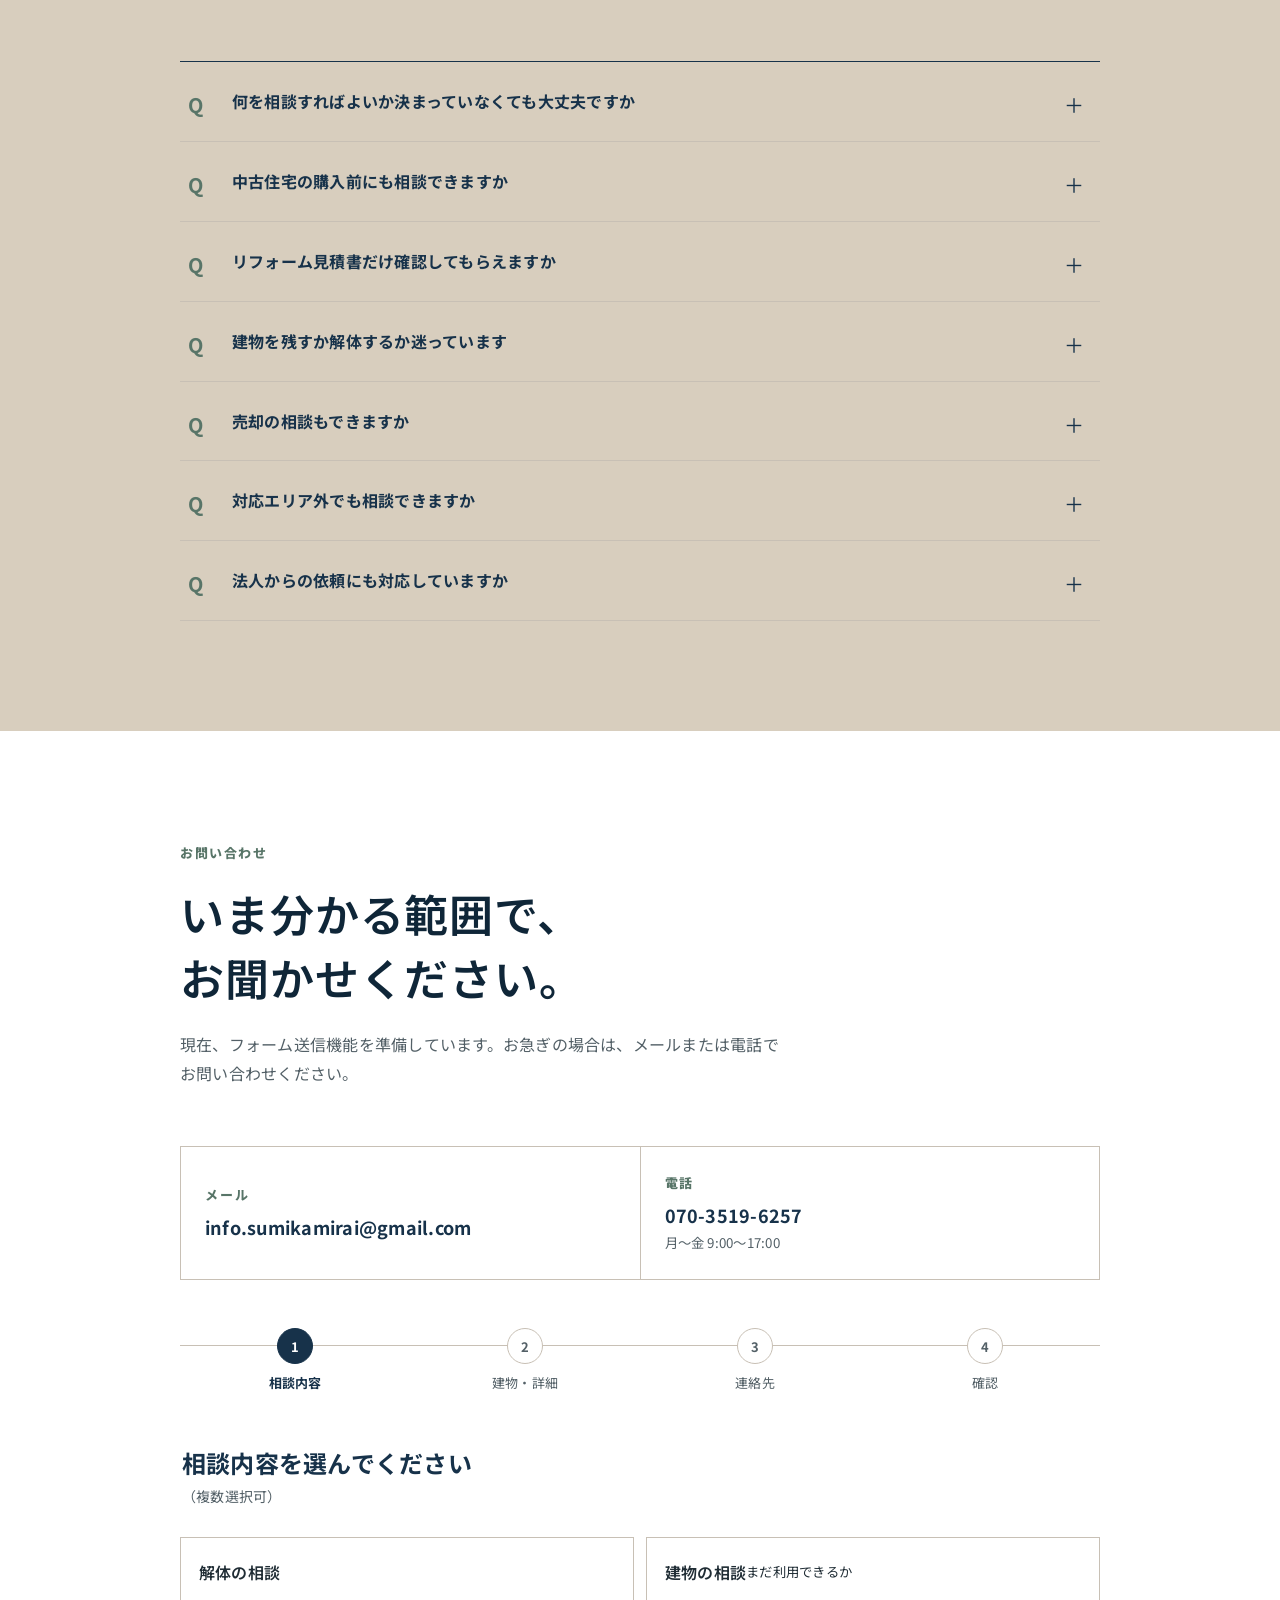
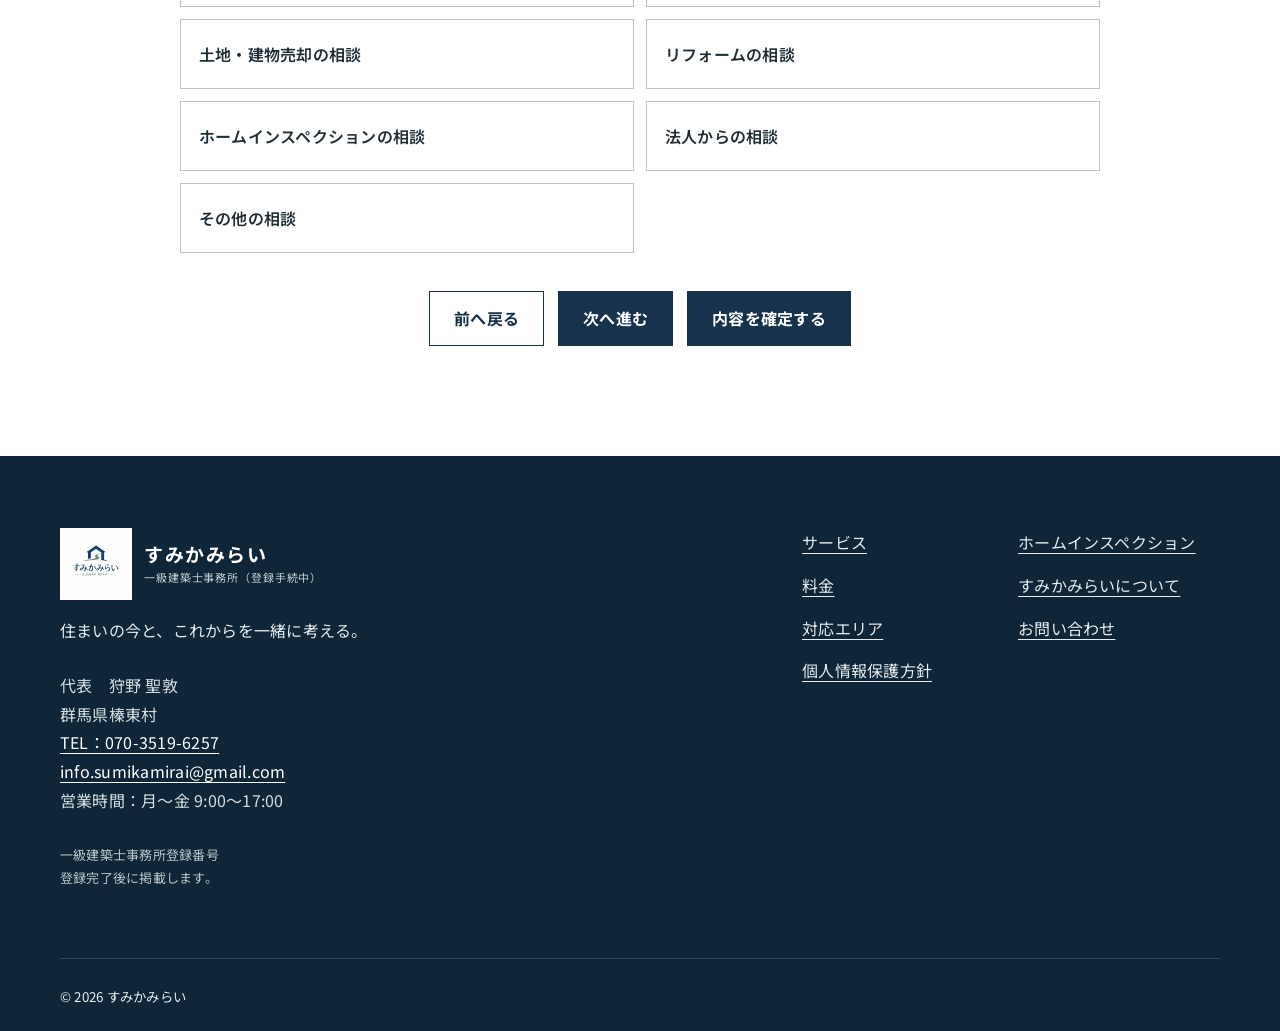
==== commit 5eaf8891: "Add files via upload" ====
--- a/index.html
+++ b/index.html
@@ -4,25 +4,25 @@
   <meta charset="utf-8">
   <meta name="viewport" content="width=device-width, initial-scale=1">
   <title>すみかみらい｜群馬の住まい・空き家・建物相談</title>
-  <meta name="description" content="群馬県を中心に、空き家、中古住宅、リフォーム、解体、売却について、一級建築士・宅建士・FPの視点から選択肢を整理します。">
+  <meta name="description" content="群馬県を拠点に、栃木県・長野県・埼玉・東京の空き家、中古住宅、リフォーム、解体、売却について、一級建築士・宅建士・FPの視点から選択肢を整理します。">
   <link rel="canonical" href="https://infosumikamirai-bot.github.io/co.jp/">
   <meta property="og:type" content="website">
   <meta property="og:title" content="すみかみらい｜住まいの今と、これからを一緒に考える。">
   <meta property="og:description" content="建物、土地、資金、将来の使い方を一緒に整理する、群馬の住まい相談窓口です。">
   <meta property="og:locale" content="ja_JP">
   <meta property="og:url" content="https://infosumikamirai-bot.github.io/co.jp/">
-  <meta property="og:image" content="https://infosumikamirai-bot.github.io/co.jp/assets/images/future-home-concept.png">
+  <meta property="og:image" content="https://infosumikamirai-bot.github.io/co.jp/assets/images/future-home-sunset.png">
   <meta property="og:image:width" content="1727">
   <meta property="og:image:height" content="911">
   <meta property="og:image:alt" content="緑と朝の光に包まれた住まいのイメージ">
   <meta name="twitter:card" content="summary_large_image">
-  <meta name="twitter:image" content="https://infosumikamirai-bot.github.io/co.jp/assets/images/future-home-concept.png">
+  <meta name="twitter:image" content="https://infosumikamirai-bot.github.io/co.jp/assets/images/future-home-sunset.png">
   <link rel="icon" href="assets/images/logo-sumikamirai.png" type="image/png">
   <link rel="preconnect" href="https://fonts.googleapis.com">
   <link rel="preconnect" href="https://fonts.gstatic.com" crossorigin>
   <link href="https://fonts.googleapis.com/css2?family=Noto+Sans+JP:wght@400;500;600;700&amp;display=swap" rel="stylesheet">
-  <link rel="stylesheet" href="assets/css/style.css?v=8">
-  <script type="application/ld+json">{"@context":"https://schema.org","@type":"ProfessionalService","name":"すみかみらい 一級建築士事務所","description":"群馬県を中心とした住まい・建物の相談窓口","url":"https://infosumikamirai-bot.github.io/co.jp/","email":"info.sumikamirai@gmail.com","telephone":"070-3519-6257","address":{"@type":"PostalAddress","addressLocality":"榛東村","addressRegion":"群馬県","addressCountry":"JP"},"openingHours":"Mo-Fr 09:00-17:00","areaServed":"群馬県","knowsAbout":["ホームインスペクション","リフォーム","空き家","相続住宅","建物活用"]}</script>
+  <link rel="stylesheet" href="assets/css/style.css?v=10">
+  <script type="application/ld+json">{"@context":"https://schema.org","@type":"ProfessionalService","name":"すみかみらい 一級建築士事務所","description":"群馬県を拠点とする住まい・建物の相談窓口","url":"https://infosumikamirai-bot.github.io/co.jp/","email":"info.sumikamirai@gmail.com","telephone":"070-3519-6257","address":{"@type":"PostalAddress","addressLocality":"榛東村","addressRegion":"群馬県","addressCountry":"JP"},"openingHours":"Mo-Fr 09:00-17:00","areaServed":["群馬県","栃木県","長野県","埼玉県","東京都"],"knowsAbout":["ホームインスペクション","リフォーム","空き家","相続住宅","建物活用"]}</script>
   <script src="assets/js/main.js" defer></script>
 </head>
 <body>
@@ -35,7 +35,7 @@
       </a>
       <button class="menu-button" type="button" aria-expanded="false" aria-controls="global-nav"><span>メニュー</span><i aria-hidden="true"></i></button>
       <nav id="global-nav" class="global-nav" aria-label="メインメニュー">
-        <a href="#services">サービス</a><a href="#pricing">料金</a><a href="#about">私たちについて</a><a href="#flow">ご相談の流れ</a><a href="#area">対応エリア</a><a href="#faq">よくある質問</a><a class="nav-contact" href="#contact">お問い合わせ</a>
+        <a href="#services">サービス</a><a href="#pricing">料金</a><a href="#about">事務所について</a><a href="#area">対応エリア</a><a class="nav-contact" href="#contact">お問い合わせ</a>
       </nav>
     </div>
   </header>
@@ -44,14 +44,14 @@
     <section class="hero" aria-labelledby="hero-title">
       <div class="hero-inner">
         <div class="hero-copy">
-          <p class="eyebrow">群馬県の住宅・建物相談</p>
+          <p class="eyebrow">群馬県を拠点とする住宅・建物相談</p>
           <h1 id="hero-title">建物の状態を知り、<br>次の選択肢を整理する。</h1>
           <p class="hero-lead">中古住宅、空き家、リフォーム、売却前の建物確認。<br>個人のお客様にも、不動産・住宅事業者の方にも、必要な情報を分かりやすくお伝えします。</p>
           <div class="button-row"><a class="button primary" href="#for-individual">個人のお客様</a><a class="button secondary" href="#for-business">事業者の方</a></div>
           <p class="hero-note">まだ方針が決まっていなくても構いません。工事や売却の前に、いま分かっていることからお聞かせください。</p>
         </div>
         <figure class="hero-photo">
-          <img src="assets/images/future-home-concept.png" width="1727" height="911" alt="朝の光と緑に包まれた住まいのイメージ">
+          <img src="assets/images/future-home-sunset.png" width="1727" height="911" alt="夕暮れの光と緑に包まれた住まいのイメージ">
           <figcaption>いまの状態を知ることから、安心できる住まいの未来へ。<small>画像生成によるイメージ（施工事例ではありません）</small></figcaption>
         </figure>
       </div>
@@ -81,16 +81,16 @@
 
     <section class="image-stories" aria-label="住まいの相談イメージ">
       <div class="image-stories-inner">
-        <figure><img src="assets/images/future-home-concept.png" width="1727" height="911" loading="lazy" alt="光と緑のある住宅外観のイメージ"><figcaption><strong>これからの暮らしを考える</strong><span>建物の状態を知り、安心できる選択肢を整理します。</span><small>画像生成によるイメージ（施工事例ではありません）</small></figcaption></figure>
-        <figure><img src="assets/images/planning-atmosphere.jpg" width="1600" height="2306" loading="lazy" alt="建築図面と資料を確認する様子"><figcaption><strong>図面や資料から整理する</strong><span>個人のお客様にも、事業者の方にも対応します。</span><small>イメージ写真（実際の相談風景ではありません）</small></figcaption></figure>
+        <figure><img src="assets/images/future-home-sunset.png" width="1727" height="911" loading="lazy" alt="夕暮れの光と緑のある住宅外観のイメージ"><figcaption><strong>これからの暮らしを考える</strong><span>建物の状態を知り、安心できる選択肢を整理します。</span><small>画像生成によるイメージ（施工事例ではありません）</small></figcaption></figure>
+        <figure><img src="assets/images/planning-review-concept.png" width="1717" height="916" loading="lazy" alt="長袖の担当者が建築図面と資料を確認するイメージ"><figcaption><strong>図面や資料から整理する</strong><span>個人のお客様にも、事業者の方にも対応します。</span><small>画像生成によるイメージ（実際の相談風景ではありません）</small></figcaption></figure>
       </div>
     </section>
 
     <section class="section services" id="services" aria-labelledby="services-title">
       <div class="section-inner"><div class="section-heading wide"><p class="eyebrow">できること</p><h2 id="services-title">住まいの判断に必要な視点を、<br>ひとつの窓口で整理します。</h2><p>建物だけ、不動産だけに話を限定せず、現在の状態とこれからの使い方を確かめながら、無理のない進め方を検討します。</p></div>
         <figure class="section-photo">
-          <img src="assets/images/planning-atmosphere.jpg" width="1600" height="2306" loading="lazy" alt="建築図面を囲み、内容を確認する様子">
-          <figcaption>建物・土地・費用を切り離さず、図面や資料を確認しながら整理します。<small>イメージ写真（施工事例ではありません）</small></figcaption>
+          <img src="assets/images/planning-review-concept.png" width="1717" height="916" loading="lazy" alt="長袖の担当者が建築図面を確認するイメージ">
+          <figcaption>建物・土地・費用を切り離さず、図面や資料を確認しながら整理します。<small>画像生成によるイメージ（施工事例ではありません）</small></figcaption>
         </figure>
         <div class="service-list">
           <article><b>01</b><div><h3>ホームインスペクション・建物調査</h3><p>中古住宅の購入前、売却前、リフォーム前に、一級建築士の視点で建物の状態を確認します。既存住宅状況調査を含む調査内容は、目的に合わせてご案内します。</p><a class="text-link" href="home-inspection.html">調査内容と料金を詳しく見る</a></div></article>
@@ -109,12 +109,6 @@
           <p class="eyebrow">ホームインスペクション料金表（税込）</p>
           <h2 id="pricing-title">建物の種類と、<br>確認したい段階に合わせて。</h2>
           <p>料金はすべて税込です。建物の規模や所在地、調査条件によって追加費用が生じる場合があります。ご依頼前に内容と料金をご案内します。</p>
-        </div>
-
-        <div class="price-summary" aria-label="主なホームインスペクション料金">
-          <article><span>マンション</span><strong>55,000円</strong><small>中古住宅ホームインスペクション</small></article>
-          <article><span>戸建住宅</span><strong>66,000円</strong><small>延床40坪まで</small></article>
-          <article><span>既存住宅状況調査</span><strong>55,000円〜</strong><small>マンション・戸建住宅に対応</small></article>
         </div>
 
         <details class="home-price-details">
@@ -176,16 +170,16 @@
           </div>
         </details>
 
-        <section class="report-box" aria-labelledby="report-title">
-          <div><p class="eyebrow">調査後の報告書</p><h3 id="report-title">状況と優先順位が分かる形に。</h3><p>調査内容に応じて、約40〜60ページ、写真100枚以上を目安にまとめます。</p></div>
-          <ul><li>劣化箇所一覧</li><li>緊急度評価</li><li>補修優先順位</li><li>建築士コメント</li></ul>
+        <section class="report-box report-box-with-image" aria-labelledby="report-title">
+          <figure><img src="assets/images/inspection-report-concept.png" width="1536" height="1024" loading="lazy" alt="写真や図を掲載した住宅調査報告書のイメージ"><figcaption>画像生成による報告書イメージ</figcaption></figure>
+          <div class="report-box-copy"><p class="eyebrow">調査後の報告書</p><h3 id="report-title">状況と優先順位が分かる形に。</h3><p>調査内容に応じて、約40〜60ページ、写真100枚以上を目安にまとめます。</p><ul><li>劣化箇所一覧</li><li>緊急度評価</li><li>補修優先順位</li><li>建築士コメント</li></ul></div>
         </section>
         <div class="section-cta"><a class="button primary" href="home-inspection.html">ホームインスペクションの詳細ページへ</a></div>
       </div>
     </section>
 
     <section class="section about" id="about" aria-labelledby="about-title">
-      <div class="section-inner"><div class="section-heading"><p class="eyebrow">すみかみらいについて</p><h2 id="about-title">選ぶための材料を、<br>偏りなく整える。</h2></div>
+      <div class="section-inner"><div class="section-heading"><p class="eyebrow">すみかみらいについて</p><h2 id="about-title">建物の状態と選択肢を、<br>分かりやすく整理する。</h2></div>
         <div class="feature-grid">
           <article><span>01</span><h3>建築・不動産・資金を横断</h3><p>一級建築士、宅地建物取引士、2級FP技能士などの知識をもとに、建物・土地・資金を切り離さず考えます。</p></article>
           <article><span>02</span><h3>現場を知る実務経験</h3><p>2007年以降、調査、提案、設計、積算、施工管理、不動産実務に携わってきました。計画と現場の両面から確認します。</p></article>
@@ -198,7 +192,7 @@
 
     <section class="section profile" aria-labelledby="profile-title"><div class="section-inner profile-no-photo"><div><p class="eyebrow">代表プロフィール</p><p class="profile-name">代表　狩野 聖敦</p><h2 id="profile-title">住まいに関わる仕事を、<br>入口から現場まで。</h2></div><div><p>住宅の営業、設計、積算、施工管理、引渡し、不動産実務を経験してきました。建物だけでなく、土地や資金も含めて相談内容を整理し、ご本人が納得して次の一歩を選べるようにお手伝いします。</p><p>保有資格は、一級建築士、宅地建物取引士、2級ファイナンシャル・プランニング技能士、既存住宅状況調査技術者、相続診断士など。資格を並べるためではなく、異なる立場の話をつなぎ、判断材料をそろえるために活かします。</p><p class="registration-note"><strong>一級建築士事務所の登録状況</strong><br>現在、建築士事務所登録の手続中です。登録完了後に登録番号を掲載します。</p></div></div></section>
 
-    <section class="section area" id="area" aria-labelledby="area-title"><div class="section-inner split"><div class="section-heading"><p class="eyebrow">対応エリア</p><h2 id="area-title">群馬県を中心に<br>ご相談を承ります。</h2><p>物件の場所やご相談内容によって対応方法を確認します。記載のない地域についても、まずはご相談ください。</p></div><ul class="area-list" aria-label="主な対応地域"><li>高崎市</li><li>前橋市</li><li>伊勢崎市</li><li>藤岡市</li><li>安中市</li><li>渋川市</li><li>玉村町</li><li>吉岡町</li><li>榛東村</li><li>その他近郊</li></ul></div></section>
+    <section class="section area" id="area" aria-labelledby="area-title"><div class="section-inner split"><div class="section-heading"><p class="eyebrow">対応エリア</p><h2 id="area-title">群馬県・栃木県・長野県・<br>埼玉・東京で承ります。</h2><p>物件の場所やご相談内容によって対応方法を確認します。記載のない地域についても、まずはご相談ください。</p></div><ul class="area-list area-prefectures" aria-label="主な対応地域"><li>群馬県</li><li>栃木県</li><li>長野県</li><li>埼玉</li><li>東京</li></ul></div></section>
 
     <section class="section faq" id="faq" aria-labelledby="faq-title"><div class="section-inner narrow"><div class="section-heading wide"><p class="eyebrow">よくある質問</p><h2 id="faq-title">相談前に知っておきたいこと</h2></div><div class="faq-list">
       <details><summary>何を相談すればよいか決まっていなくても大丈夫ですか</summary><p>はい。建物を残す、直す、売る、解体するなどの方針が決まる前の段階から、分かる範囲を一緒に整理します。</p></details>
@@ -223,7 +217,7 @@
         </div><p class="field-error" data-error="topics"></p></fieldset>
         <fieldset class="form-step" data-step="2"><legend>建物とご相談の内容<span>（分からない項目は空欄で構いません）</span></legend><div class="form-grid"><label>物件所在地<input type="text" name="location" autocomplete="street-address" placeholder="例：高崎市"></label><label>建物の種類<select name="building"><option value="">選択してください</option><option>戸建住宅</option><option>マンション</option><option>店舗・事業用建物</option><option>その他</option><option>分からない</option></select></label><label>現在の状況<input type="text" name="situation" placeholder="例：相続後、空き家になっている"></label><label class="full">相談内容の詳細<textarea name="detail" rows="6" placeholder="困っていること、知りたいことをご記入ください"></textarea></label></div></fieldset>
         <fieldset class="form-step" data-step="3"><legend>ご連絡先</legend><div class="form-grid"><label>お名前<span class="required">必須</span><input type="text" name="name" autocomplete="name" required></label><label>メールアドレス<span class="required">必須</span><input type="email" name="email" autocomplete="email" inputmode="email" required></label><label>電話番号<input type="tel" name="phone" autocomplete="tel" inputmode="tel"></label><label>希望する連絡方法<select name="reply"><option value="メール">メール</option><option value="電話">電話</option><option value="どちらでもよい">どちらでもよい</option></select></label></div><label class="consent"><input type="checkbox" name="consent" required><span><a href="privacy.html" target="_blank">個人情報保護方針</a>を確認し、同意します</span></label><p class="field-error" data-error="contact"></p></fieldset>
-        <section class="form-step confirmation" data-step="4" aria-labelledby="confirm-title"><h3 id="confirm-title">入力内容の確認</h3><div id="confirmation-content"></div><p class="todo-note">送信先が未確定のため、この初期版では外部へ送信されません。</p></section>
+        <section class="form-step confirmation" data-step="4" aria-labelledby="confirm-title"><h3 id="confirm-title">入力内容の確認</h3><div id="confirmation-content"></div><p class="todo-note">フォーム送信機能は準備中のため、この画面から外部送信されません。メールまたは電話をご利用ください。</p></section>
         <div class="form-actions"><button type="button" class="button secondary" id="prev-step" hidden>前へ戻る</button><button type="button" class="button primary" id="next-step">次へ進む</button><button type="submit" class="button primary" id="submit-form" hidden>内容を確定する</button></div>
       </form>
     </div></section>
--- a/assets/css/style.css
+++ b/assets/css/style.css
@@ -21,6 +21,12 @@
 @media(max-width:540px){.image-stories{padding:0 18px 60px}.image-stories figure{min-height:260px}.image-stories figcaption,.inspection-photo-row figcaption{right:20px;bottom:18px;left:20px}.image-stories figcaption strong{font-size:19px}.inspection-photo-row figure{min-height:240px}}
 .section-cta{margin-top:34px;text-align:center}
 /* Typography balance */
-body,button,input,select,textarea{font-family:"Noto Sans JP","Hiragino Kaku Gothic ProN","Yu Gothic",Meiryo,sans-serif}body{line-height:1.8;letter-spacing:.015em}body *,body *::before,body *::after{font-family:inherit!important}h1,h2,h3{line-break:strict;text-wrap:balance}.hero h1{font-size:clamp(38px,4.5vw,60px);font-weight:600;line-height:1.34;letter-spacing:.025em}.hero-lead{max-width:680px;font-size:17px;line-height:1.85}.section-heading h2{font-size:clamp(30px,3.5vw,44px);font-weight:600;line-height:1.45;letter-spacing:.02em}.section-heading>p:last-child{margin-top:20px}.sub-hero h1{font-size:clamp(36px,4.2vw,56px);line-height:1.4;letter-spacing:.02em}.sub-hero-copy>p:last-of-type{font-size:17px;line-height:1.85}.profile h2,.inspection-contact h2{font-size:clamp(29px,3.4vw,41px);line-height:1.48;letter-spacing:.02em}.service-list h3,.feature-grid h3,.audience-card h3{line-height:1.55;letter-spacing:.01em}.eyebrow{letter-spacing:.12em}.hero-photo figcaption,.section-photo figcaption{line-height:1.65;letter-spacing:.01em}.price-summary strong{letter-spacing:.01em}.global-nav a,.button{letter-spacing:.015em}
-@media(max-width:540px){h1 br,h2 br{display:none}.hero h1{font-size:34px;line-height:1.42}.section-heading h2,.profile h2{font-size:28px;line-height:1.5}.sub-hero h1{font-size:32px;line-height:1.45}.inspection-contact h2{font-size:28px}.hero-lead,.sub-hero-copy>p:last-of-type{font-size:16px;line-height:1.8}.eyebrow{letter-spacing:.1em}}
+body,button,input,select,textarea{font-family:"Noto Sans JP","Hiragino Kaku Gothic ProN","Yu Gothic",Meiryo,sans-serif}body{line-height:1.8;letter-spacing:.015em}body *,body *::before,body *::after{font-family:inherit!important}h1,h2,h3{line-break:strict;text-wrap:wrap;word-break:normal}.hero h1{font-size:clamp(38px,4.5vw,60px);font-weight:600;line-height:1.34;letter-spacing:.025em}.hero-lead{max-width:680px;font-size:17px;line-height:1.85}.section-heading h2{font-size:clamp(30px,3.5vw,44px);font-weight:600;line-height:1.45;letter-spacing:.02em}.section-heading>p:last-child{margin-top:20px}.sub-hero h1{font-size:clamp(36px,4.2vw,56px);line-height:1.4;letter-spacing:.02em}.sub-hero-copy>p:last-of-type{font-size:17px;line-height:1.85}.profile h2,.inspection-contact h2{font-size:clamp(29px,3.4vw,41px);line-height:1.48;letter-spacing:.02em}.service-list h3,.feature-grid h3,.audience-card h3{line-height:1.55;letter-spacing:.01em}.eyebrow{letter-spacing:.12em}.hero-photo figcaption,.section-photo figcaption{line-height:1.65;letter-spacing:.01em}.price-summary strong{letter-spacing:.01em}.global-nav a,.button{letter-spacing:.015em}
+@media(max-width:800px){.hero h1{font-size:36px}.section-inner.split .section-heading h2{font-size:36px}}
+@media(max-width:540px){h1 br,h2 br{display:none}.hero h1{font-size:32px;line-height:1.42}.section-heading h2,.section-inner.split .section-heading h2,.profile h2{font-size:28px;line-height:1.5}.sub-hero h1{font-size:32px;line-height:1.45}.inspection-contact h2{font-size:28px}.hero-lead,.sub-hero-copy>p:last-of-type{font-size:16px;line-height:1.8}.eyebrow{letter-spacing:.1em}}
+.report-box-with-image{grid-template-columns:minmax(280px,.9fr) minmax(0,1.1fr);align-items:stretch;gap:42px}.report-box-with-image figure{position:relative;min-height:350px;margin:0;overflow:hidden;background:#fff}.report-box-with-image figure img{position:absolute;inset:0;width:100%;height:100%;object-fit:cover}.report-box-with-image figure figcaption{position:absolute;right:8px;bottom:7px;padding:3px 7px;background:rgba(15,38,56,.85);color:#fff;font-size:10px}.report-box-copy{display:flex;flex-direction:column;justify-content:center}.report-box-copy>p:last-of-type{color:#d8e0e4}.report-box-copy ul{margin-top:24px}
+.area-prefectures{grid-template-columns:repeat(5,minmax(0,1fr))}.area-prefectures li{padding-inline:16px;text-align:center}
+@media(max-width:800px){.report-box-with-image{grid-template-columns:1fr;gap:28px}.report-box-with-image figure{min-height:320px}}
+@media(max-width:800px){.area-prefectures{grid-template-columns:repeat(3,minmax(0,1fr))}}
+@media(max-width:540px){.report-box-with-image figure{min-height:250px}.area-list,.area-prefectures{grid-template-columns:1fr}.area-prefectures li{text-align:left}}
 @media(prefers-reduced-motion:reduce){html{scroll-behavior:auto}*,*::before,*::after{transition:none!important;animation:none!important}}
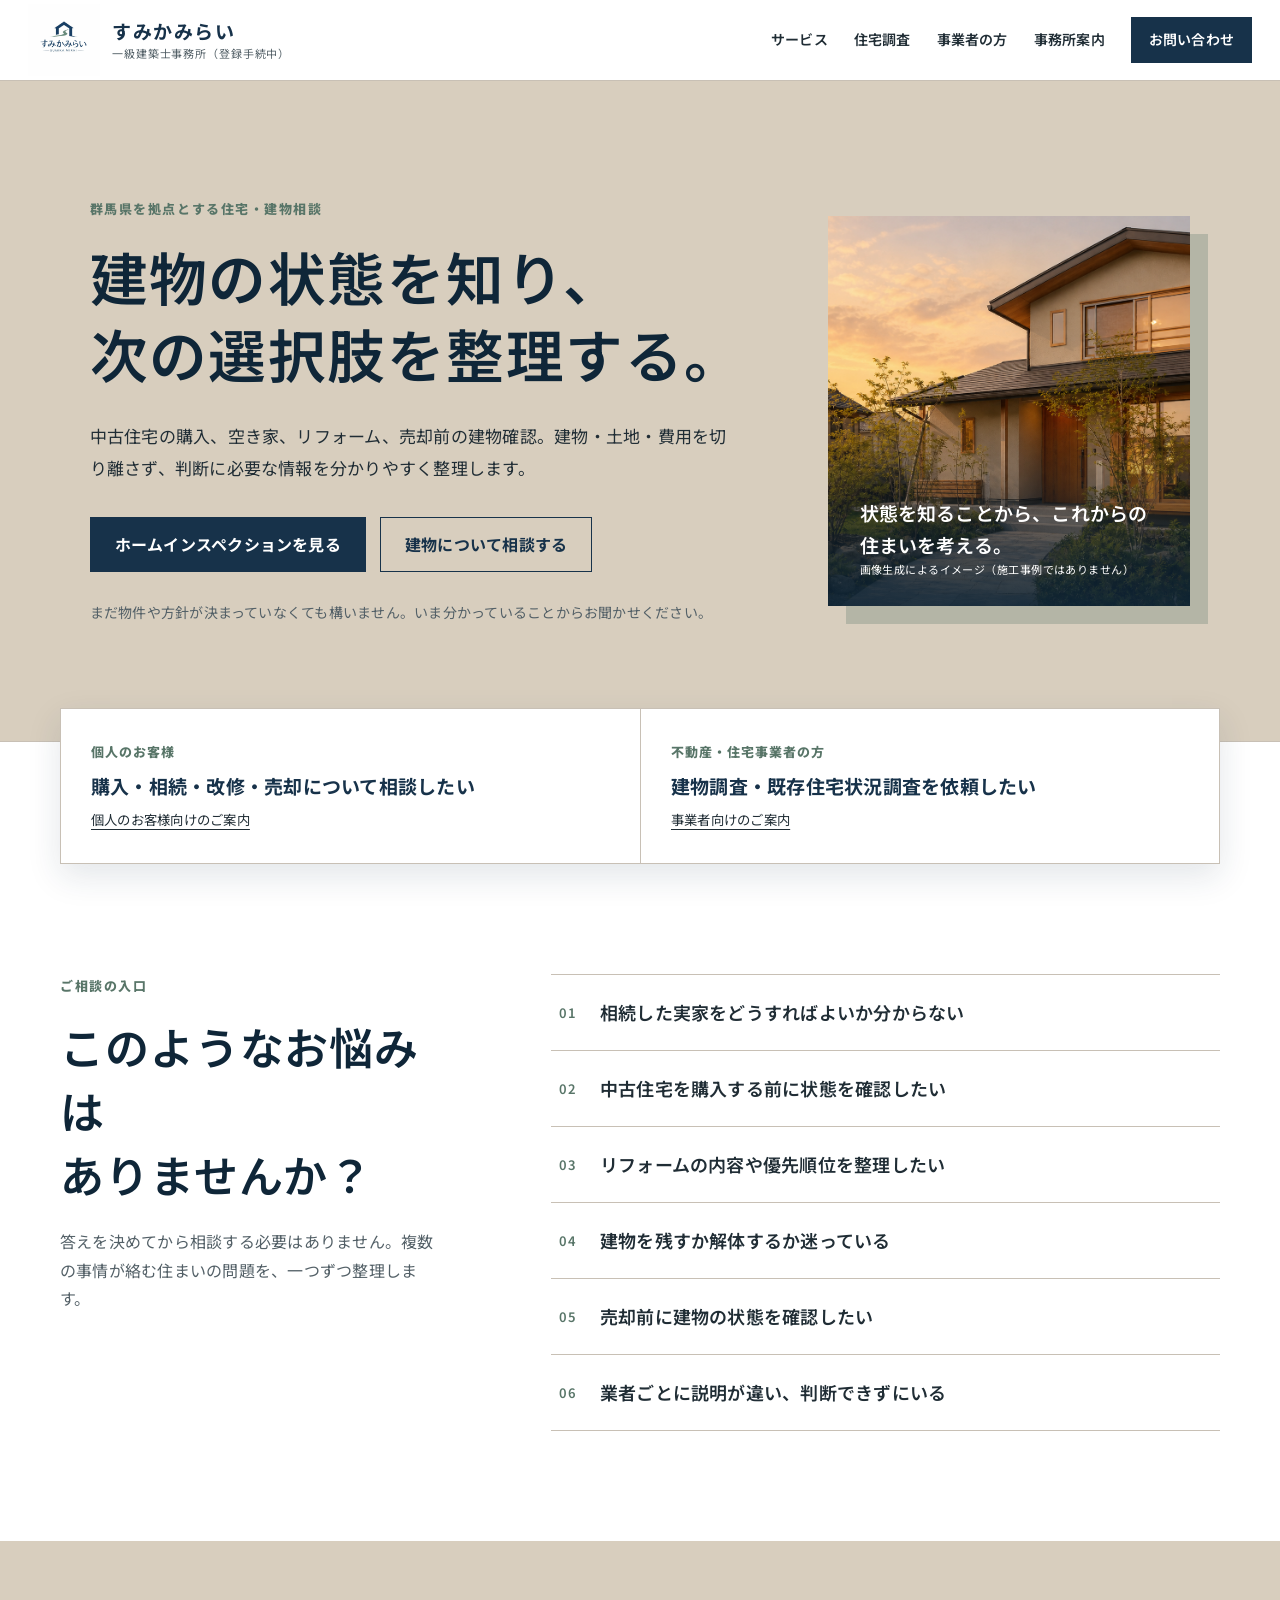
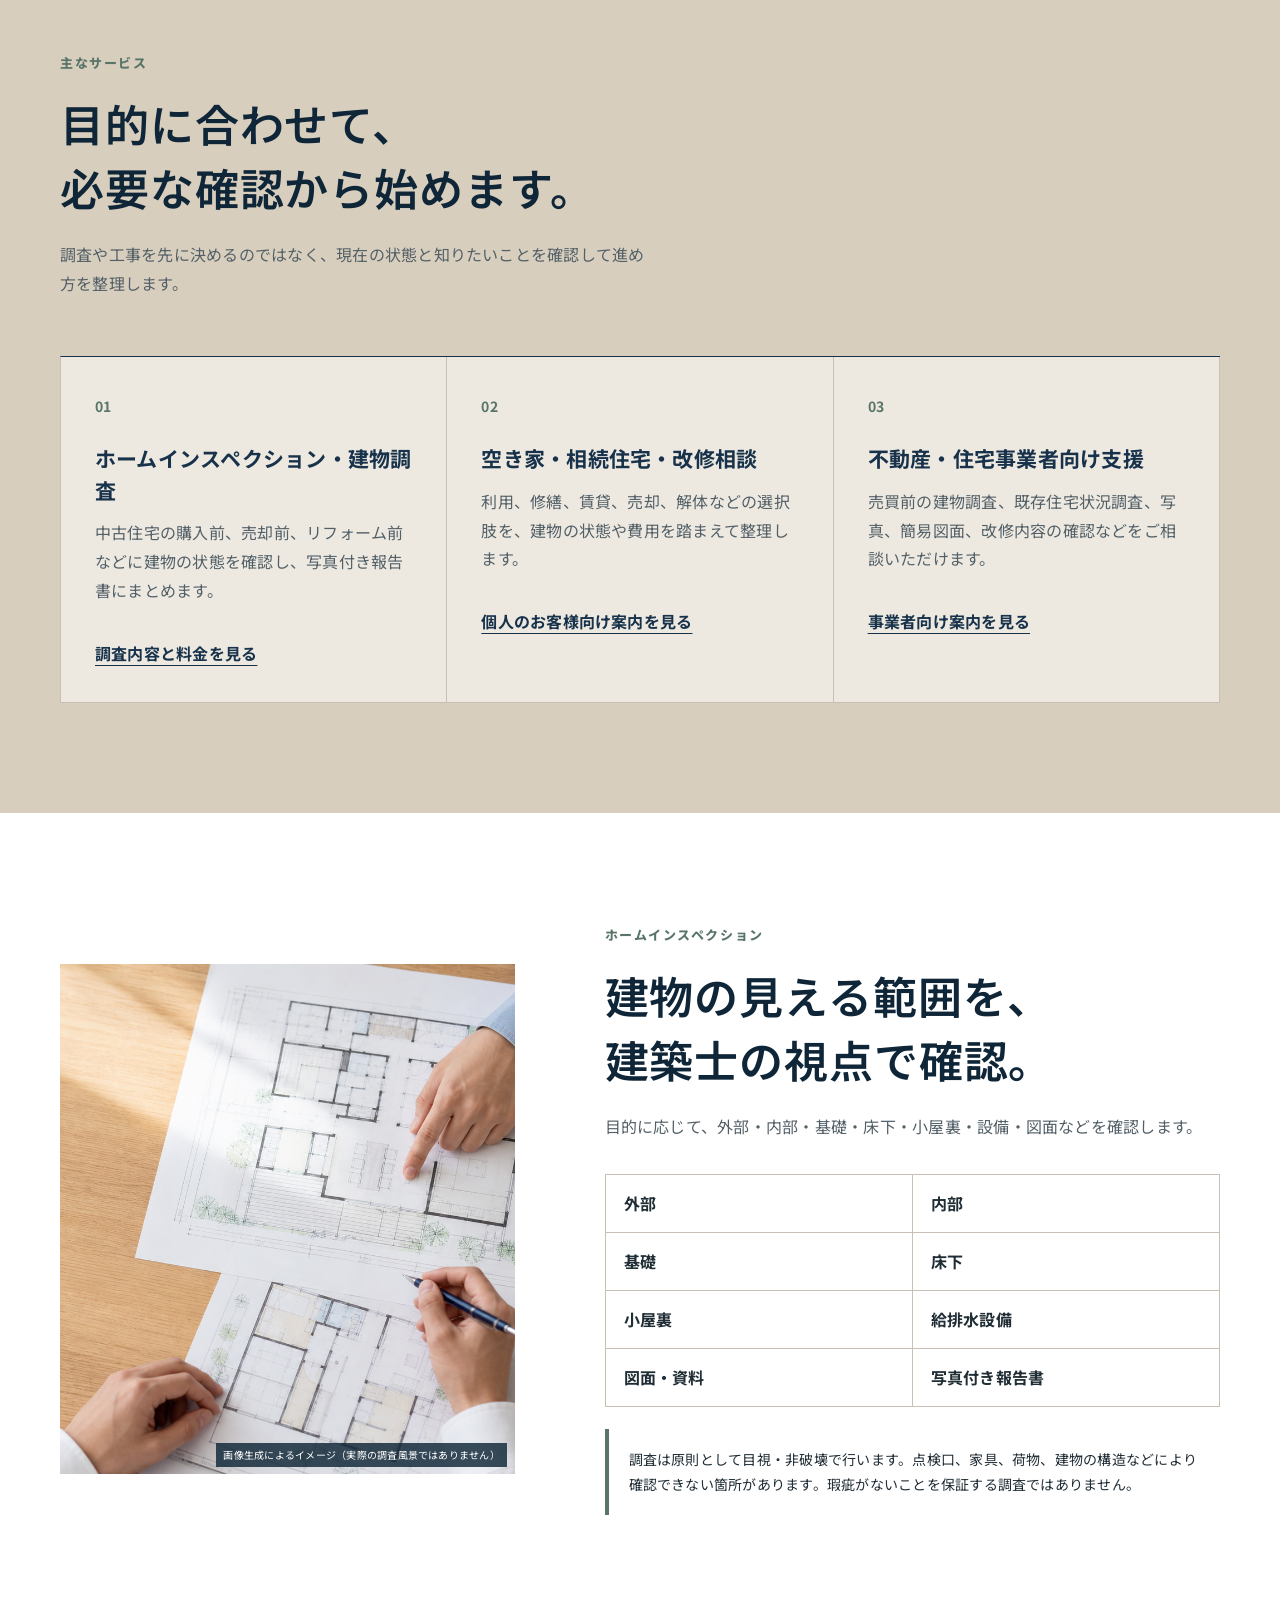
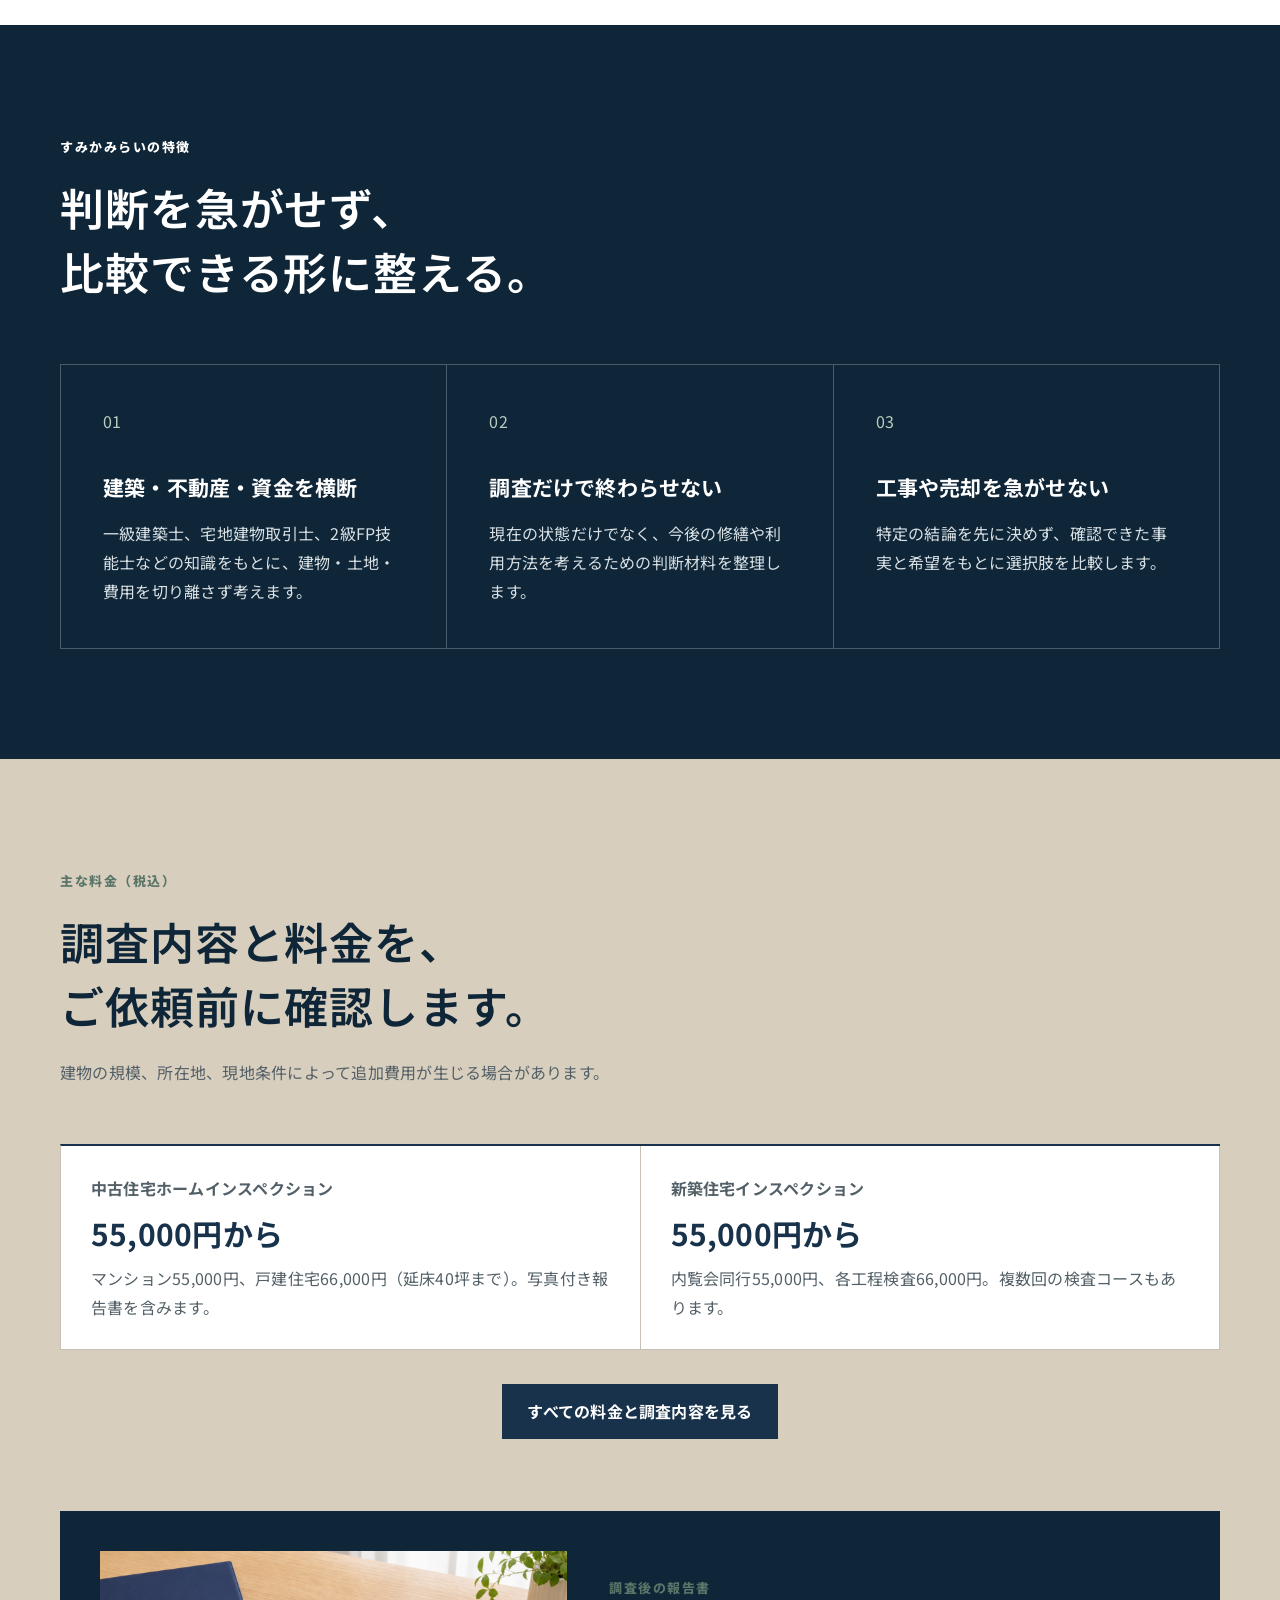
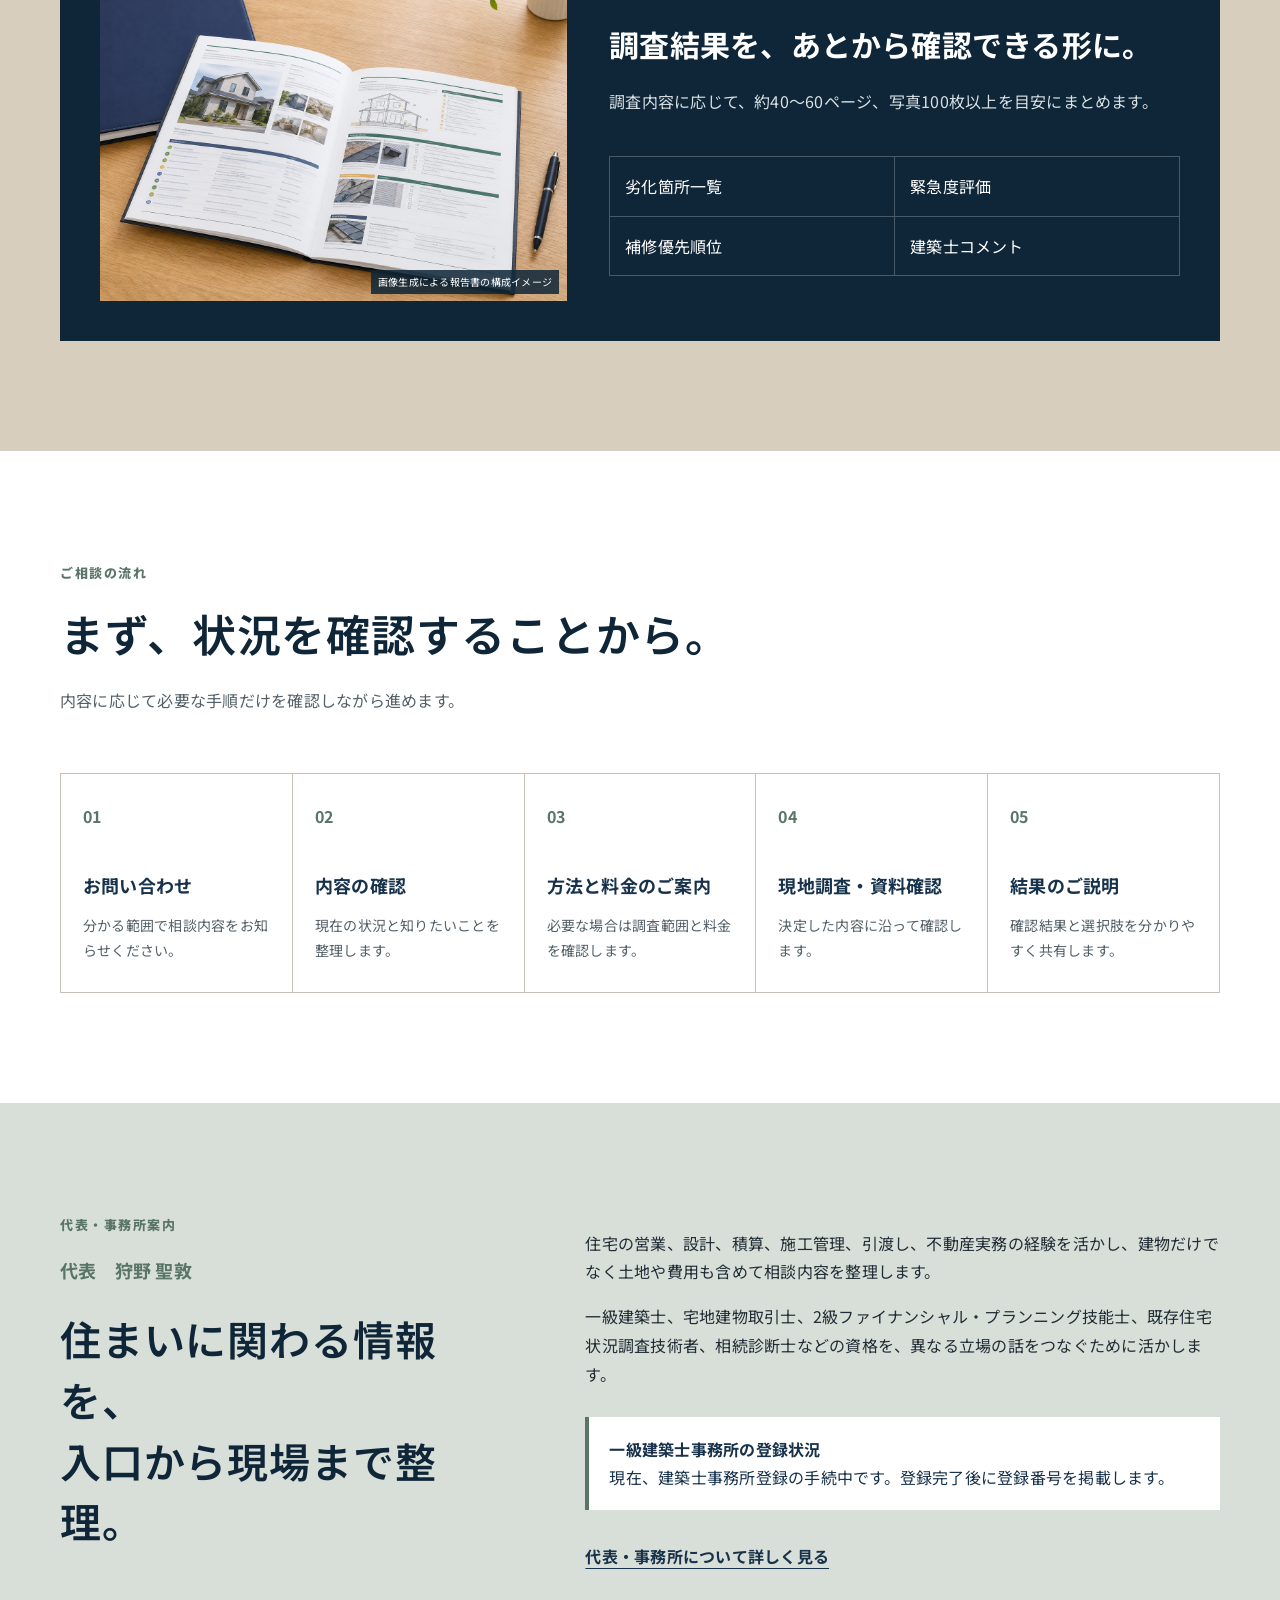
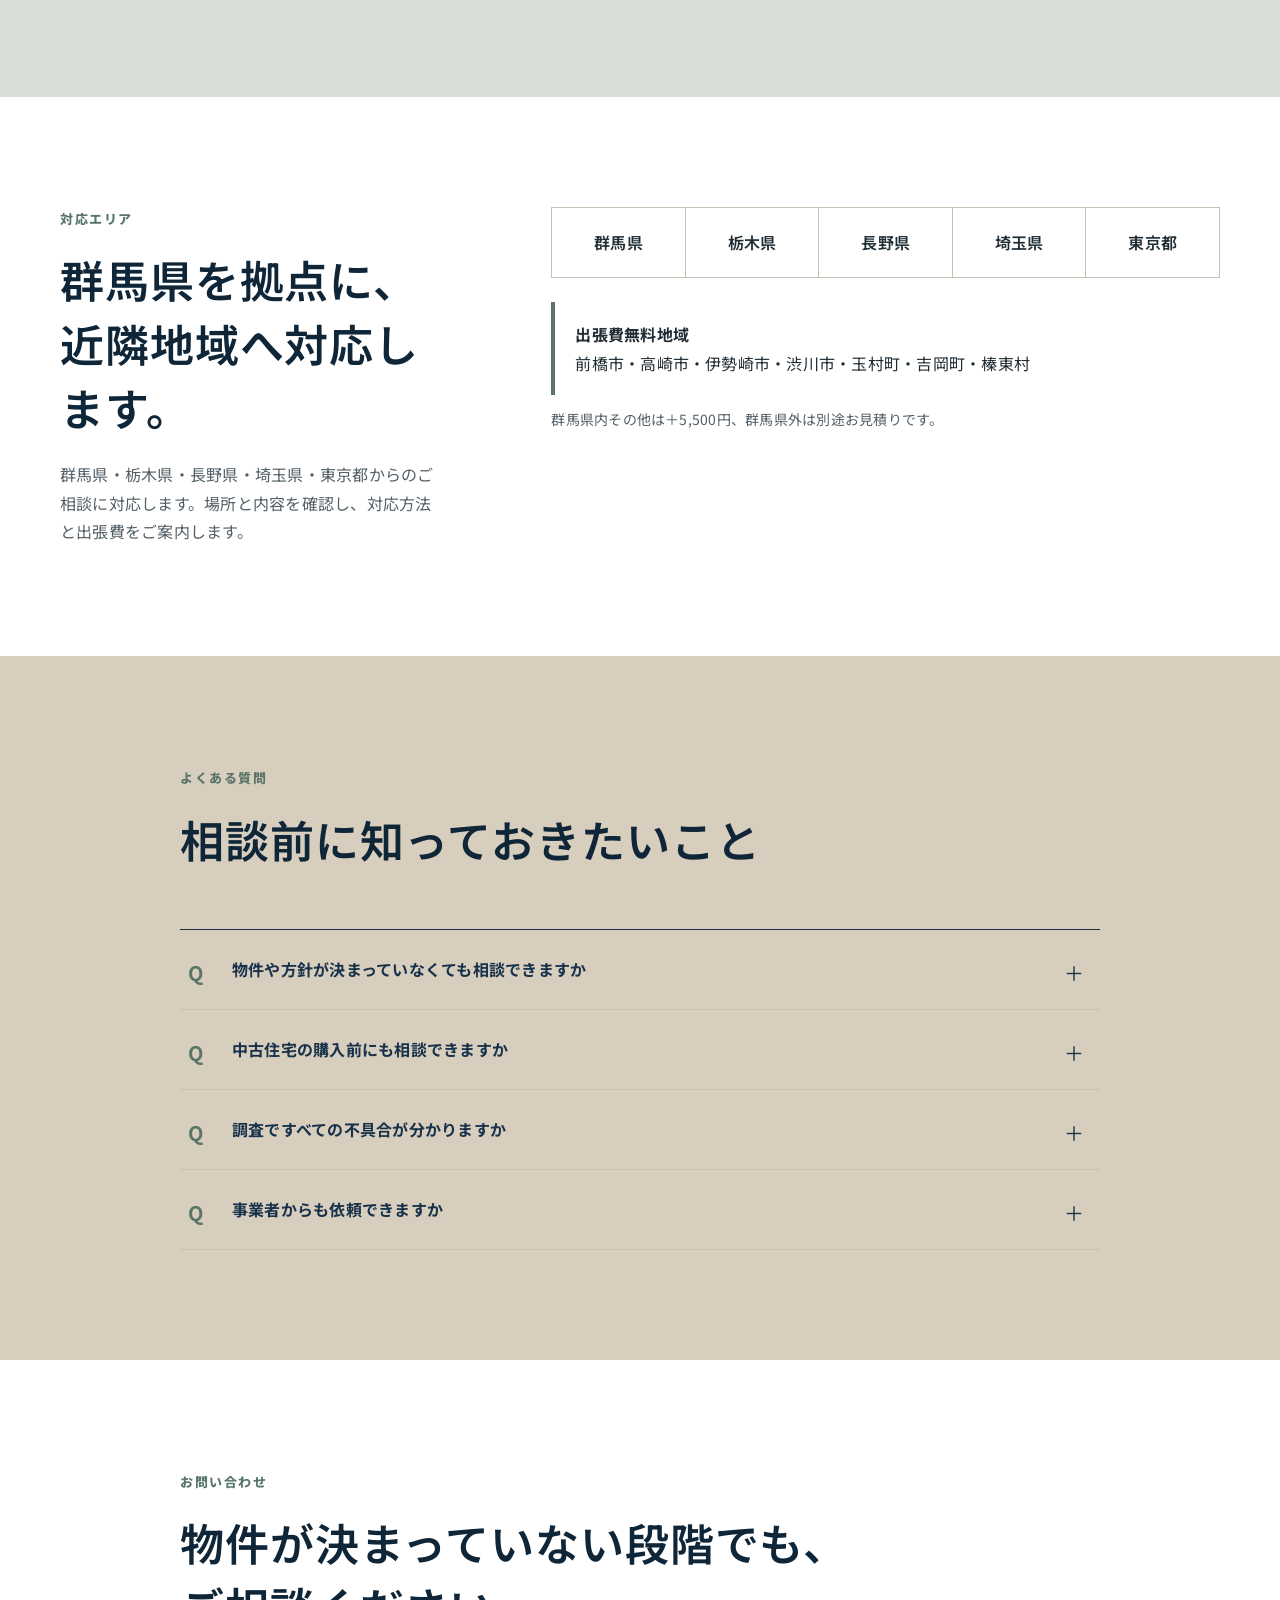
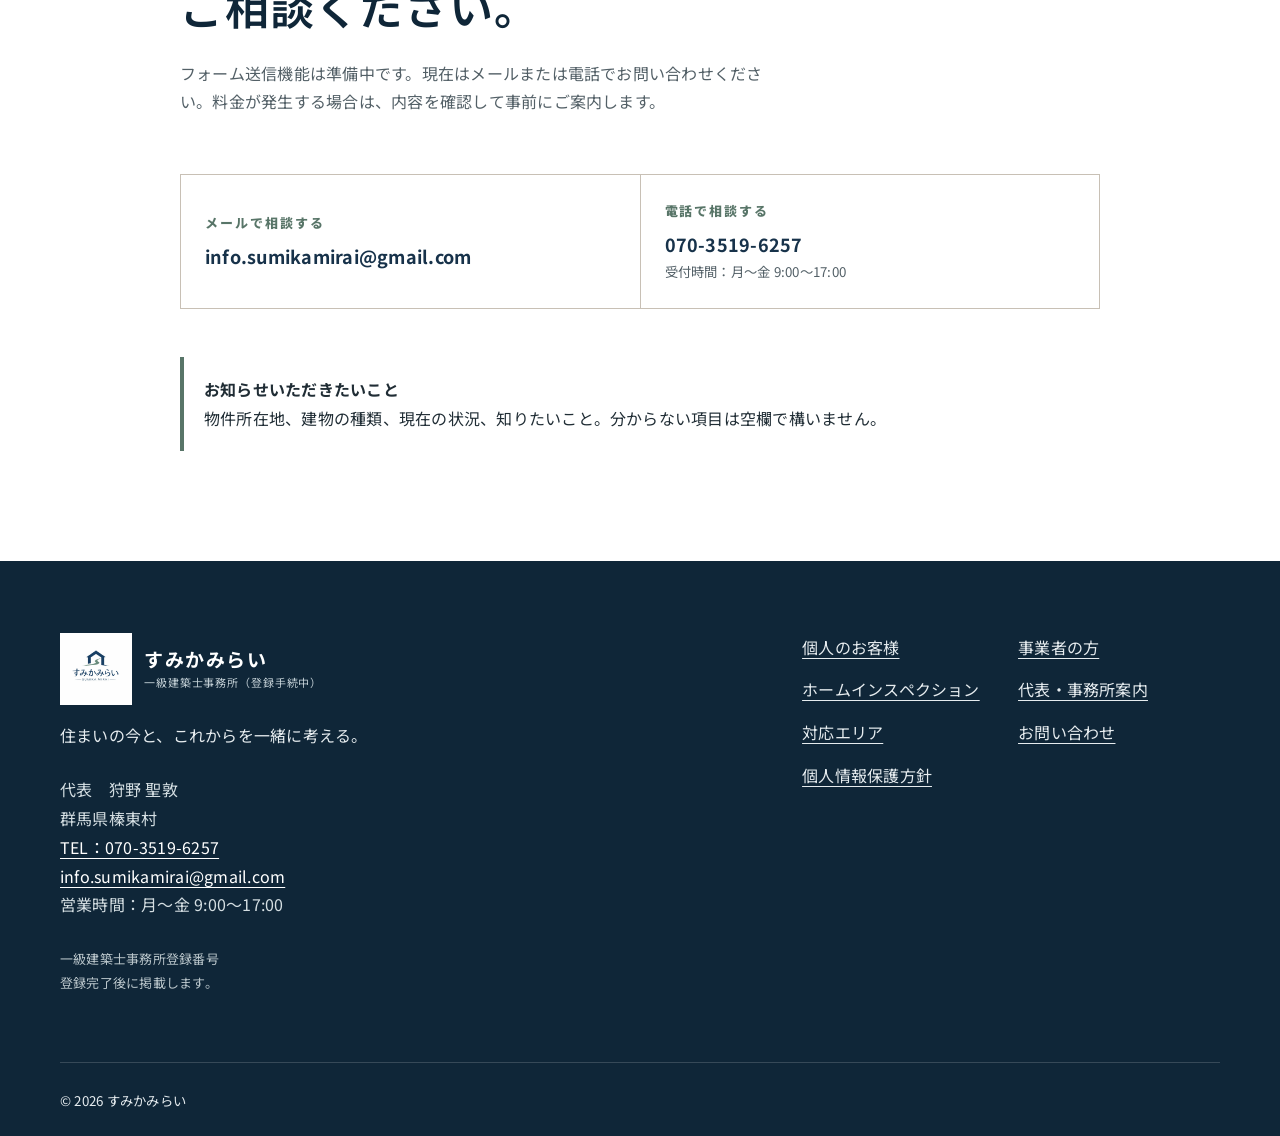
==== commit 30b33ff7: "Add files via upload" ====
--- a/index.html
+++ b/index.html
@@ -3,25 +3,25 @@
 <head>
   <meta charset="utf-8">
   <meta name="viewport" content="width=device-width, initial-scale=1">
-  <title>すみかみらい｜群馬の住まい・空き家・建物相談</title>
-  <meta name="description" content="群馬県を拠点に、栃木県・長野県・埼玉・東京の空き家、中古住宅、リフォーム、解体、売却について、一級建築士・宅建士・FPの視点から選択肢を整理します。">
+  <title>すみかみらい｜群馬のホームインスペクション・住まい相談</title>
+  <meta name="description" content="群馬県を拠点に、栃木県・長野県・埼玉県・東京都のホームインスペクション、空き家、相続住宅、リフォーム、売却前の建物相談に対応します。">
   <link rel="canonical" href="https://infosumikamirai-bot.github.io/co.jp/">
   <meta property="og:type" content="website">
-  <meta property="og:title" content="すみかみらい｜住まいの今と、これからを一緒に考える。">
-  <meta property="og:description" content="建物、土地、資金、将来の使い方を一緒に整理する、群馬の住まい相談窓口です。">
+  <meta property="og:title" content="すみかみらい｜建物の状態を知り、次の選択肢を整理する。">
+  <meta property="og:description" content="建物、土地、費用を切り離さず、住まいの判断材料を分かりやすく整理します。">
   <meta property="og:locale" content="ja_JP">
   <meta property="og:url" content="https://infosumikamirai-bot.github.io/co.jp/">
   <meta property="og:image" content="https://infosumikamirai-bot.github.io/co.jp/assets/images/future-home-sunset.png">
   <meta property="og:image:width" content="1727">
   <meta property="og:image:height" content="911">
-  <meta property="og:image:alt" content="緑と朝の光に包まれた住まいのイメージ">
+  <meta property="og:image:alt" content="夕暮れの光と緑に包まれた住まいのイメージ">
   <meta name="twitter:card" content="summary_large_image">
   <meta name="twitter:image" content="https://infosumikamirai-bot.github.io/co.jp/assets/images/future-home-sunset.png">
   <link rel="icon" href="assets/images/logo-sumikamirai.png" type="image/png">
   <link rel="preconnect" href="https://fonts.googleapis.com">
   <link rel="preconnect" href="https://fonts.gstatic.com" crossorigin>
   <link href="https://fonts.googleapis.com/css2?family=Noto+Sans+JP:wght@400;500;600;700&amp;display=swap" rel="stylesheet">
-  <link rel="stylesheet" href="assets/css/style.css?v=10">
+  <link rel="stylesheet" href="assets/css/style.css?v=11">
   <script type="application/ld+json">{"@context":"https://schema.org","@type":"ProfessionalService","name":"すみかみらい 一級建築士事務所","description":"群馬県を拠点とする住まい・建物の相談窓口","url":"https://infosumikamirai-bot.github.io/co.jp/","email":"info.sumikamirai@gmail.com","telephone":"070-3519-6257","address":{"@type":"PostalAddress","addressLocality":"榛東村","addressRegion":"群馬県","addressCountry":"JP"},"openingHours":"Mo-Fr 09:00-17:00","areaServed":["群馬県","栃木県","長野県","埼玉県","東京都"],"knowsAbout":["ホームインスペクション","リフォーム","空き家","相続住宅","建物活用"]}</script>
   <script src="assets/js/main.js" defer></script>
 </head>
@@ -29,201 +29,124 @@
   <a class="skip-link" href="#main">本文へ移動</a>
   <header class="site-header" id="top">
     <div class="header-inner">
-      <a class="brand" href="#top" aria-label="すみかみらい トップへ">
+      <a class="brand" href="index.html" aria-label="すみかみらい トップページへ">
         <img class="brand-logo" src="assets/images/logo-sumikamirai.png" width="1024" height="1024" alt="すみかみらい SUMIKA MIRAI">
         <span class="brand-office"><strong>すみかみらい</strong><small>一級建築士事務所（登録手続中）</small></span>
       </a>
       <button class="menu-button" type="button" aria-expanded="false" aria-controls="global-nav"><span>メニュー</span><i aria-hidden="true"></i></button>
       <nav id="global-nav" class="global-nav" aria-label="メインメニュー">
-        <a href="#services">サービス</a><a href="#pricing">料金</a><a href="#about">事務所について</a><a href="#area">対応エリア</a><a class="nav-contact" href="#contact">お問い合わせ</a>
+        <a href="#services">サービス</a><a href="home-inspection.html">住宅調査</a><a href="business.html">事業者の方</a><a href="office.html">事務所案内</a><a class="nav-contact" href="#contact">お問い合わせ</a>
       </nav>
     </div>
   </header>
 
   <main id="main">
-    <section class="hero" aria-labelledby="hero-title">
+    <section class="hero hero--revised" aria-labelledby="hero-title">
       <div class="hero-inner">
         <div class="hero-copy">
           <p class="eyebrow">群馬県を拠点とする住宅・建物相談</p>
-          <h1 id="hero-title">建物の状態を知り、<br>次の選択肢を整理する。</h1>
-          <p class="hero-lead">中古住宅、空き家、リフォーム、売却前の建物確認。<br>個人のお客様にも、不動産・住宅事業者の方にも、必要な情報を分かりやすくお伝えします。</p>
-          <div class="button-row"><a class="button primary" href="#for-individual">個人のお客様</a><a class="button secondary" href="#for-business">事業者の方</a></div>
-          <p class="hero-note">まだ方針が決まっていなくても構いません。工事や売却の前に、いま分かっていることからお聞かせください。</p>
+          <h1 id="hero-title"><span class="hero-title-line">建物の状態を知り、</span><span class="hero-title-line">次の選択肢を整理する。</span></h1>
+          <p class="hero-lead">中古住宅の購入、空き家、リフォーム、売却前の建物確認。建物・土地・費用を切り離さず、判断に必要な情報を分かりやすく整理します。</p>
+          <div class="button-row"><a class="button primary" href="home-inspection.html">ホームインスペクションを見る</a><a class="button secondary" href="#contact">建物について相談する</a></div>
+          <p class="hero-note">まだ物件や方針が決まっていなくても構いません。いま分かっていることからお聞かせください。</p>
         </div>
         <figure class="hero-photo">
           <img src="assets/images/future-home-sunset.png" width="1727" height="911" alt="夕暮れの光と緑に包まれた住まいのイメージ">
-          <figcaption>いまの状態を知ることから、安心できる住まいの未来へ。<small>画像生成によるイメージ（施工事例ではありません）</small></figcaption>
+          <figcaption>状態を知ることから、これからの住まいを考える。<small>画像生成によるイメージ（施工事例ではありません）</small></figcaption>
         </figure>
       </div>
     </section>
 
-    <nav class="quick-audience" aria-label="お客様別のご案内">
-      <div class="quick-audience-inner">
-        <a id="for-individual" href="#concerns-title"><span>個人のお客様</span><strong>購入・相続・改修・売却の相談</strong><small>悩みから探す</small></a>
-        <a id="for-business" href="home-inspection.html#for-business"><span>不動産・住宅事業者の方</span><strong>建物調査・写真・簡易図面の相談</strong><small>事業者向け案内を見る</small></a>
-        <a href="home-inspection.html"><span>ホームインスペクション</span><strong>中古住宅の調査内容と料金</strong><small>詳しく見る</small></a>
+    <nav class="audience-gateway" aria-label="お客様別のご案内">
+      <div class="audience-gateway-inner">
+        <a href="individual.html"><span>個人のお客様</span><strong>購入・相続・改修・売却について相談したい</strong><small>個人のお客様向けのご案内</small></a>
+        <a href="business.html"><span>不動産・住宅事業者の方</span><strong>建物調査・既存住宅状況調査を依頼したい</strong><small>事業者向けのご案内</small></a>
       </div>
     </nav>
 
     <section class="section concerns" aria-labelledby="concerns-title">
       <div class="section-inner split">
-        <div class="section-heading"><p class="eyebrow">ご相談の入口</p><h2 id="concerns-title">このようなお悩み<br>ありませんか？</h2><p>答えを決めてから相談する必要はありません。複数の事情が絡む住まいの問題を、一つずつほどいていきます。</p></div>
+        <div class="section-heading"><p class="eyebrow">ご相談の入口</p><h2 id="concerns-title">このようなお悩みは<br>ありませんか？</h2><p>答えを決めてから相談する必要はありません。複数の事情が絡む住まいの問題を、一つずつ整理します。</p></div>
         <ul class="concern-list">
           <li><span>01</span>相続した実家をどうすればよいか分からない</li>
           <li><span>02</span>中古住宅を購入する前に状態を確認したい</li>
-          <li><span>03</span>リフォーム見積もりが適正なのか知りたい</li>
+          <li><span>03</span>リフォームの内容や優先順位を整理したい</li>
           <li><span>04</span>建物を残すか解体するか迷っている</li>
-          <li><span>05</span>解体してから売るか、そのまま売るか迷っている</li>
+          <li><span>05</span>売却前に建物の状態を確認したい</li>
           <li><span>06</span>業者ごとに説明が違い、判断できずにいる</li>
         </ul>
       </div>
     </section>
 
-    <section class="image-stories" aria-label="住まいの相談イメージ">
-      <div class="image-stories-inner">
-        <figure><img src="assets/images/future-home-sunset.png" width="1727" height="911" loading="lazy" alt="夕暮れの光と緑のある住宅外観のイメージ"><figcaption><strong>これからの暮らしを考える</strong><span>建物の状態を知り、安心できる選択肢を整理します。</span><small>画像生成によるイメージ（施工事例ではありません）</small></figcaption></figure>
-        <figure><img src="assets/images/planning-review-concept.png" width="1717" height="916" loading="lazy" alt="長袖の担当者が建築図面と資料を確認するイメージ"><figcaption><strong>図面や資料から整理する</strong><span>個人のお客様にも、事業者の方にも対応します。</span><small>画像生成によるイメージ（実際の相談風景ではありません）</small></figcaption></figure>
-      </div>
-    </section>
-
-    <section class="section services" id="services" aria-labelledby="services-title">
-      <div class="section-inner"><div class="section-heading wide"><p class="eyebrow">できること</p><h2 id="services-title">住まいの判断に必要な視点を、<br>ひとつの窓口で整理します。</h2><p>建物だけ、不動産だけに話を限定せず、現在の状態とこれからの使い方を確かめながら、無理のない進め方を検討します。</p></div>
-        <figure class="section-photo">
-          <img src="assets/images/planning-review-concept.png" width="1717" height="916" loading="lazy" alt="長袖の担当者が建築図面を確認するイメージ">
-          <figcaption>建物・土地・費用を切り離さず、図面や資料を確認しながら整理します。<small>画像生成によるイメージ（施工事例ではありません）</small></figcaption>
-        </figure>
-        <div class="service-list">
-          <article><b>01</b><div><h3>ホームインスペクション・建物調査</h3><p>中古住宅の購入前、売却前、リフォーム前に、一級建築士の視点で建物の状態を確認します。既存住宅状況調査を含む調査内容は、目的に合わせてご案内します。</p><a class="text-link" href="home-inspection.html">調査内容と料金を詳しく見る</a></div></article>
-          <article><b>02</b><div><h3>リフォーム・リノベーション相談</h3><p>間取り、生活動線、断熱、耐震、設備などを整理。提出済みの見積書の内容確認や、工事の優先順位の検討にも対応します。</p></div></article>
-          <article><b>03</b><div><h3>空き家・相続住宅相談</h3><p>利用、修繕、賃貸、売却、解体の選択肢を比較します。税務・登記・法律の判断が必要な場合は、各分野の専門家との連携を想定します。</p></div></article>
-          <article><b>04</b><div><h3>解体・建物活用相談</h3><p>解体を決める前に、再利用の可能性や売却との順番を整理します。施工が必要な場合は、施工会社との連携を前提に進めます。</p></div></article>
-          <article><b>05</b><div><h3>土地・建物の売却相談</h3><p>現況渡し、更地渡し、改修後の売却などを比較します。仲介が必要な場合は、宅地建物取引業者との連携を前提に支援します。</p></div></article>
-          <article><b>06</b><div><h3>法人向け建築支援</h3><p>建物調査、写真撮影、販売用簡易図面、改修内容や見積もりの確認など、不動産会社・管理会社・工務店等の実務を支援します。</p></div></article>
+    <section class="section services services--compact" id="services" aria-labelledby="services-title">
+      <div class="section-inner">
+        <div class="section-heading wide"><p class="eyebrow">主なサービス</p><h2 id="services-title">目的に合わせて、<br>必要な確認から始めます。</h2><p>調査や工事を先に決めるのではなく、現在の状態と知りたいことを確認して進め方を整理します。</p></div>
+        <div class="service-card-grid">
+          <article><b>01</b><h3>ホームインスペクション・建物調査</h3><p>中古住宅の購入前、売却前、リフォーム前などに建物の状態を確認し、写真付き報告書にまとめます。</p><a class="text-link" href="home-inspection.html">調査内容と料金を見る</a></article>
+          <article><b>02</b><h3>空き家・相続住宅・改修相談</h3><p>利用、修繕、賃貸、売却、解体などの選択肢を、建物の状態や費用を踏まえて整理します。</p><a class="text-link" href="individual.html">個人のお客様向け案内を見る</a></article>
+          <article><b>03</b><h3>不動産・住宅事業者向け支援</h3><p>売買前の建物調査、既存住宅状況調査、写真、簡易図面、改修内容の確認などをご相談いただけます。</p><a class="text-link" href="business.html">事業者向け案内を見る</a></article>
         </div>
       </div>
     </section>
 
-    <section class="section pricing" id="pricing" aria-labelledby="pricing-title">
-      <div class="section-inner">
-        <div class="section-heading wide">
-          <p class="eyebrow">ホームインスペクション料金表（税込）</p>
-          <h2 id="pricing-title">建物の種類と、<br>確認したい段階に合わせて。</h2>
-          <p>料金はすべて税込です。建物の規模や所在地、調査条件によって追加費用が生じる場合があります。ご依頼前に内容と料金をご案内します。</p>
+    <section class="section inspection-scope" aria-labelledby="scope-title">
+      <div class="section-inner scope-layout">
+        <figure class="scope-photo"><img src="assets/images/planning-review-concept.png" width="1717" height="916" loading="lazy" alt="長袖の担当者が建築図面と資料を確認するイメージ"><figcaption>画像生成によるイメージ（実際の調査風景ではありません）</figcaption></figure>
+        <div><div class="section-heading"><p class="eyebrow">ホームインスペクション</p><h2 id="scope-title">建物の見える範囲を、<br>建築士の視点で確認。</h2><p>目的に応じて、外部・内部・基礎・床下・小屋裏・設備・図面などを確認します。</p></div>
+          <ul class="scope-grid" aria-label="主な確認項目"><li>外部</li><li>内部</li><li>基礎</li><li>床下</li><li>小屋裏</li><li>給排水設備</li><li>図面・資料</li><li>写真付き報告書</li></ul>
+          <p class="scope-note">調査は原則として目視・非破壊で行います。点検口、家具、荷物、建物の構造などにより確認できない箇所があります。瑕疵がないことを保証する調査ではありません。</p>
         </div>
-
-        <details class="home-price-details">
-          <summary>すべての料金表を見る</summary>
-          <div class="home-price-details-body">
-
-        <section class="price-block" aria-labelledby="price-used-title">
-          <h3 id="price-used-title">中古住宅ホームインスペクション</h3>
-          <div class="table-scroll" tabindex="0" aria-label="中古住宅ホームインスペクション料金表">
-            <table class="price-table">
-              <thead><tr><th scope="col">プラン</th><th scope="col">料金</th><th scope="col">内容</th></tr></thead>
-              <tbody>
-                <tr><th scope="row">マンション</th><td>55,000円</td><td>専有部目視調査・設備確認・写真付報告書</td></tr>
-                <tr><th scope="row">戸建住宅<br><small>延床40坪まで</small></th><td>66,000円</td><td>外部・内部・小屋裏点検口確認・写真付報告書</td></tr>
-                <tr><th scope="row">40坪超</th><td>＋550円／㎡<br><small>または＋1,100円／坪</small></td><td>延床面積加算。算定方法は事前にご案内します。</td></tr>
-              </tbody>
-            </table>
-          </div>
-        </section>
-
-        <section class="price-block" aria-labelledby="price-guideline-title">
-          <h3 id="price-guideline-title">既存住宅状況調査（宅建対応）</h3>
-          <div class="table-scroll" tabindex="0" aria-label="既存住宅状況調査料金表">
-            <table class="price-table compact">
-              <thead><tr><th scope="col">プラン</th><th scope="col">料金</th></tr></thead>
-              <tbody><tr><th scope="row">マンション</th><td>55,000円</td></tr><tr><th scope="row">戸建住宅</th><td>66,000円</td></tr></tbody>
-            </table>
-          </div>
-          <p class="price-note">国土交通省ガイドラインに準拠します。</p>
-        </section>
-
-        <section class="price-block" aria-labelledby="price-new-title">
-          <h3 id="price-new-title">新築住宅インスペクション</h3>
-          <div class="table-scroll" tabindex="0" aria-label="新築住宅インスペクション料金表">
-            <table class="price-table compact">
-              <thead><tr><th scope="col">内容</th><th scope="col">料金</th></tr></thead>
-              <tbody><tr><th scope="row">内覧会同行</th><td>55,000円</td></tr><tr><th scope="row">基礎配筋検査</th><td>66,000円</td></tr><tr><th scope="row">構造検査</th><td>66,000円</td></tr><tr><th scope="row">防水検査</th><td>66,000円</td></tr><tr><th scope="row">断熱検査</th><td>66,000円</td></tr><tr><th scope="row">完成検査</th><td>66,000円</td></tr></tbody>
-            </table>
-          </div>
-        </section>
-
-        <div class="price-columns">
-          <section class="price-block" aria-labelledby="price-pack-title">
-            <h3 id="price-pack-title">新築パック</h3>
-            <div class="table-scroll" tabindex="0" aria-label="新築パック料金表"><table class="price-table compact"><thead><tr><th scope="col">プラン</th><th scope="col">料金</th></tr></thead><tbody><tr><th scope="row">3回コース</th><td>165,000円</td></tr><tr><th scope="row">5回コース</th><td>275,000円</td></tr><tr><th scope="row">フルコース（7回）</th><td>385,000円</td></tr></tbody></table></div>
-          </section>
-          <section class="price-block" aria-labelledby="price-area-title">
-            <h3 id="price-area-title">出張費</h3>
-            <div class="table-scroll" tabindex="0" aria-label="出張費料金表"><table class="price-table"><thead><tr><th scope="col">エリア</th><th scope="col">出張費</th></tr></thead><tbody><tr><th scope="row">エリアA</th><td>無料<br><small>前橋市・高崎市・伊勢崎市・渋川市・玉村町・吉岡町・榛東村</small></td></tr><tr><th scope="row">エリアB</th><td>県内その他　＋5,500円</td></tr><tr><th scope="row">県外</th><td>別途お見積り</td></tr></tbody></table></div>
-          </section>
-        </div>
-
-        <section class="price-block" aria-labelledby="price-option-title">
-          <h3 id="price-option-title">オプション</h3>
-          <div class="table-scroll" tabindex="0" aria-label="オプション料金表">
-            <table class="price-table compact"><thead><tr><th scope="col">内容</th><th scope="col">金額</th></tr></thead><tbody><tr><th scope="row">床下詳細調査</th><td>16,500円</td></tr><tr><th scope="row">小屋裏詳細調査</th><td>13,200円</td></tr><tr><th scope="row">赤外線サーモグラフィ調査</th><td>16,500円</td></tr><tr><th scope="row">給排水設備確認</th><td>11,000円</td></tr><tr><th scope="row">シロアリ被害確認</th><td>11,000円</td></tr><tr><th scope="row">耐震アドバイス（一次診断レベル）</th><td>22,000円</td></tr><tr><th scope="row">リフォーム概算見積アドバイス</th><td>11,000円</td></tr><tr><th scope="row">建物購入相談（60分）</th><td>11,000円</td></tr><tr><th scope="row">報告書特急対応（翌営業日）</th><td>11,000円</td></tr></tbody></table>
-          </div>
-        </section>
-          </div>
-        </details>
-
-        <section class="report-box report-box-with-image" aria-labelledby="report-title">
-          <figure><img src="assets/images/inspection-report-concept.png" width="1536" height="1024" loading="lazy" alt="写真や図を掲載した住宅調査報告書のイメージ"><figcaption>画像生成による報告書イメージ</figcaption></figure>
-          <div class="report-box-copy"><p class="eyebrow">調査後の報告書</p><h3 id="report-title">状況と優先順位が分かる形に。</h3><p>調査内容に応じて、約40〜60ページ、写真100枚以上を目安にまとめます。</p><ul><li>劣化箇所一覧</li><li>緊急度評価</li><li>補修優先順位</li><li>建築士コメント</li></ul></div>
-        </section>
-        <div class="section-cta"><a class="button primary" href="home-inspection.html">ホームインスペクションの詳細ページへ</a></div>
       </div>
     </section>
 
     <section class="section about" id="about" aria-labelledby="about-title">
-      <div class="section-inner"><div class="section-heading"><p class="eyebrow">すみかみらいについて</p><h2 id="about-title">建物の状態と選択肢を、<br>分かりやすく整理する。</h2></div>
+      <div class="section-inner"><div class="section-heading"><p class="eyebrow">すみかみらいの特徴</p><h2 id="about-title">判断を急がせず、<br>比較できる形に整える。</h2></div>
         <div class="feature-grid">
-          <article><span>01</span><h3>建築・不動産・資金を横断</h3><p>一級建築士、宅地建物取引士、2級FP技能士などの知識をもとに、建物・土地・資金を切り離さず考えます。</p></article>
-          <article><span>02</span><h3>現場を知る実務経験</h3><p>2007年以降、調査、提案、設計、積算、施工管理、不動産実務に携わってきました。計画と現場の両面から確認します。</p></article>
-          <article><span>03</span><h3>急がせず、整理から</h3><p>工事や売却ありきではありません。いまの状態と希望を確かめ、比較できる選択肢に整えるところから始めます。</p></article>
+          <article><span>01</span><h3>建築・不動産・資金を横断</h3><p>一級建築士、宅地建物取引士、2級FP技能士などの知識をもとに、建物・土地・費用を切り離さず考えます。</p></article>
+          <article><span>02</span><h3>調査だけで終わらせない</h3><p>現在の状態だけでなく、今後の修繕や利用方法を考えるための判断材料を整理します。</p></article>
+          <article><span>03</span><h3>工事や売却を急がせない</h3><p>特定の結論を先に決めず、確認できた事実と希望をもとに選択肢を比較します。</p></article>
         </div>
       </div>
     </section>
 
-    <section class="section flow" id="flow" aria-labelledby="flow-title"><div class="section-inner"><div class="section-heading wide"><p class="eyebrow">ご相談の流れ</p><h2 id="flow-title">まず、状況を知ることから。</h2><p>内容に応じて進め方は変わります。必要な手順だけを確認しながら進めます。</p></div><ol class="flow-list"><li><b>01</b><div><h3>お問い合わせ</h3><p>分かる範囲で相談内容をお送りください。</p></div></li><li><b>02</b><div><h3>内容の確認</h3><p>現在の状況と、知りたいことを整理します。</p></div></li><li><b>03</b><div><h3>面談または現地確認</h3><p>必要性と方法を相談のうえ決定します。</p></div></li><li><b>04</b><div><h3>調査・提案</h3><p>建物の状態や選択肢を分かりやすく共有します。</p></div></li><li><b>05</b><div><h3>次の手続きへ</h3><p>必要に応じて専門家や専門業者との連携を検討します。</p></div></li></ol></div></section>
+    <section class="section pricing pricing--summary" id="pricing" aria-labelledby="pricing-title">
+      <div class="section-inner">
+        <div class="section-heading wide"><p class="eyebrow">主な料金（税込）</p><h2 id="pricing-title">調査内容と料金を、<br>ご依頼前に確認します。</h2><p>建物の規模、所在地、現地条件によって追加費用が生じる場合があります。</p></div>
+        <div class="fee-summary">
+          <article><span>中古住宅ホームインスペクション</span><strong>55,000円から</strong><p>マンション55,000円、戸建住宅66,000円（延床40坪まで）。写真付き報告書を含みます。</p></article>
+          <article><span>新築住宅インスペクション</span><strong>55,000円から</strong><p>内覧会同行55,000円、各工程検査66,000円。複数回の検査コースもあります。</p></article>
+        </div>
+        <div class="section-cta"><a class="button primary" href="home-inspection.html#inspection-pricing">すべての料金と調査内容を見る</a></div>
+        <section class="report-box report-box-with-image" aria-labelledby="report-title">
+          <figure><img src="assets/images/inspection-report-concept.png" width="1536" height="1024" loading="lazy" alt="写真や図を掲載した住宅調査報告書の構成イメージ"><figcaption>画像生成による報告書の構成イメージ</figcaption></figure>
+          <div class="report-box-copy"><p class="eyebrow">調査後の報告書</p><h3 id="report-title">調査結果を、あとから確認できる形に。</h3><p>調査内容に応じて、約40〜60ページ、写真100枚以上を目安にまとめます。</p><ul><li>劣化箇所一覧</li><li>緊急度評価</li><li>補修優先順位</li><li>建築士コメント</li></ul></div>
+        </section>
+      </div>
+    </section>
 
-    <section class="section profile" aria-labelledby="profile-title"><div class="section-inner profile-no-photo"><div><p class="eyebrow">代表プロフィール</p><p class="profile-name">代表　狩野 聖敦</p><h2 id="profile-title">住まいに関わる仕事を、<br>入口から現場まで。</h2></div><div><p>住宅の営業、設計、積算、施工管理、引渡し、不動産実務を経験してきました。建物だけでなく、土地や資金も含めて相談内容を整理し、ご本人が納得して次の一歩を選べるようにお手伝いします。</p><p>保有資格は、一級建築士、宅地建物取引士、2級ファイナンシャル・プランニング技能士、既存住宅状況調査技術者、相続診断士など。資格を並べるためではなく、異なる立場の話をつなぎ、判断材料をそろえるために活かします。</p><p class="registration-note"><strong>一級建築士事務所の登録状況</strong><br>現在、建築士事務所登録の手続中です。登録完了後に登録番号を掲載します。</p></div></div></section>
+    <section class="section flow" id="flow" aria-labelledby="flow-title"><div class="section-inner"><div class="section-heading wide"><p class="eyebrow">ご相談の流れ</p><h2 id="flow-title">まず、状況を確認することから。</h2><p>内容に応じて必要な手順だけを確認しながら進めます。</p></div><ol class="flow-list"><li><b>01</b><div><h3>お問い合わせ</h3><p>分かる範囲で相談内容をお知らせください。</p></div></li><li><b>02</b><div><h3>内容の確認</h3><p>現在の状況と知りたいことを整理します。</p></div></li><li><b>03</b><div><h3>方法と料金のご案内</h3><p>必要な場合は調査範囲と料金を確認します。</p></div></li><li><b>04</b><div><h3>現地調査・資料確認</h3><p>決定した内容に沿って確認します。</p></div></li><li><b>05</b><div><h3>結果のご説明</h3><p>確認結果と選択肢を分かりやすく共有します。</p></div></li></ol></div></section>
 
-    <section class="section area" id="area" aria-labelledby="area-title"><div class="section-inner split"><div class="section-heading"><p class="eyebrow">対応エリア</p><h2 id="area-title">群馬県・栃木県・長野県・<br>埼玉・東京で承ります。</h2><p>物件の場所やご相談内容によって対応方法を確認します。記載のない地域についても、まずはご相談ください。</p></div><ul class="area-list area-prefectures" aria-label="主な対応地域"><li>群馬県</li><li>栃木県</li><li>長野県</li><li>埼玉</li><li>東京</li></ul></div></section>
+    <section class="section profile" aria-labelledby="profile-title"><div class="section-inner profile-no-photo"><div><p class="eyebrow">代表・事務所案内</p><p class="profile-name">代表　狩野 聖敦</p><h2 id="profile-title">住まいに関わる情報を、<br>入口から現場まで整理。</h2></div><div><p>住宅の営業、設計、積算、施工管理、引渡し、不動産実務の経験を活かし、建物だけでなく土地や費用も含めて相談内容を整理します。</p><p>一級建築士、宅地建物取引士、2級ファイナンシャル・プランニング技能士、既存住宅状況調査技術者、相続診断士などの資格を、異なる立場の話をつなぐために活かします。</p><p class="registration-note"><strong>一級建築士事務所の登録状況</strong><br>現在、建築士事務所登録の手続中です。登録完了後に登録番号を掲載します。</p><p><a class="text-link" href="office.html">代表・事務所について詳しく見る</a></p></div></div></section>
+
+    <section class="section area" id="area" aria-labelledby="area-title"><div class="section-inner split"><div class="section-heading"><p class="eyebrow">対応エリア</p><h2 id="area-title">群馬県を拠点に、<br>近隣地域へ対応します。</h2><p>群馬県・栃木県・長野県・埼玉県・東京都からのご相談に対応します。場所と内容を確認し、対応方法と出張費をご案内します。</p></div><div><ul class="area-list area-prefectures" aria-label="主な対応地域"><li>群馬県</li><li>栃木県</li><li>長野県</li><li>埼玉県</li><li>東京都</li></ul><p class="area-cost-note"><strong>出張費無料地域</strong><br>前橋市・高崎市・伊勢崎市・渋川市・玉村町・吉岡町・榛東村</p><p class="price-note">群馬県内その他は＋5,500円、群馬県外は別途お見積りです。</p></div></div></section>
 
     <section class="section faq" id="faq" aria-labelledby="faq-title"><div class="section-inner narrow"><div class="section-heading wide"><p class="eyebrow">よくある質問</p><h2 id="faq-title">相談前に知っておきたいこと</h2></div><div class="faq-list">
-      <details><summary>何を相談すればよいか決まっていなくても大丈夫ですか</summary><p>はい。建物を残す、直す、売る、解体するなどの方針が決まる前の段階から、分かる範囲を一緒に整理します。</p></details>
-      <details><summary>中古住宅の購入前にも相談できますか</summary><p>購入前の建物調査やホームインスペクションについて相談できます。具体的な調査範囲や条件は、物件と目的を確認してご案内します。</p></details>
-      <details><summary>リフォーム見積書だけ確認してもらえますか</summary><p>見積書の工事項目や範囲、優先順位の整理を想定しています。対応方法は資料の内容を確認してご案内します。</p></details>
-      <details><summary>建物を残すか解体するか迷っています</summary><p>建物の状態、今後の使い方、売却との順番などを確かめ、比較できる選択肢を整理します。</p></details>
-      <details><summary>売却の相談もできますか</summary><p>売却方法や建物を残すか更地にするかの整理をお手伝いします。売買仲介が必要な場合は宅地建物取引業者との連携を前提とします。</p></details>
-      <details><summary>対応エリア外でも相談できますか</summary><p>その他の地域もご相談ください。場所と内容を確認したうえで、対応の可否や方法をご案内します。</p></details>
-      <details><summary>法人からの依頼にも対応していますか</summary><p>不動産会社、管理会社、工務店などからの建物調査、写真撮影、簡易図面、改修内容の検討などを想定しています。</p></details>
+      <details><summary>物件や方針が決まっていなくても相談できますか</summary><p>はい。現在分かっていることと、知りたいことを確認するところから始めます。</p></details>
+      <details><summary>中古住宅の購入前にも相談できますか</summary><p>購入前のホームインスペクションについて相談できます。売主様や仲介会社との日程調整が必要になる場合があります。</p></details>
+      <details><summary>調査ですべての不具合が分かりますか</summary><p>目視できる範囲を中心とした非破壊調査のため、仕上げ材の内部や確認できない箇所まで判断することはできません。</p></details>
+      <details><summary>事業者からも依頼できますか</summary><p>不動産会社、管理会社、工務店などからの建物調査や既存住宅状況調査についてご相談いただけます。</p></details>
     </div></div></section>
 
-    <section class="section contact" id="contact" aria-labelledby="contact-title"><div class="section-inner narrow"><div class="section-heading wide"><p class="eyebrow">お問い合わせ</p><h2 id="contact-title">いま分かる範囲で、<br>お聞かせください。</h2><p>現在、フォーム送信機能を準備しています。お急ぎの場合は、メールまたは電話でお問い合わせください。</p></div>
-      <div class="direct-contact" aria-label="直接の連絡先">
-        <a href="mailto:info.sumikamirai@gmail.com"><span>メール</span><strong>info.sumikamirai@gmail.com</strong></a>
-        <a href="tel:07035196257"><span>電話</span><strong>070-3519-6257</strong><small>月〜金 9:00〜17:00</small></a>
+    <section class="section contact contact--direct" id="contact" aria-labelledby="contact-title"><div class="section-inner narrow"><div class="section-heading wide"><p class="eyebrow">お問い合わせ</p><h2 id="contact-title">物件が決まっていない段階でも、<br>ご相談ください。</h2><p>フォーム送信機能は準備中です。現在はメールまたは電話でお問い合わせください。料金が発生する場合は、内容を確認して事前にご案内します。</p></div>
+      <div class="direct-contact" aria-label="連絡先">
+        <a href="mailto:info.sumikamirai@gmail.com?subject=建物についての相談"><span>メールで相談する</span><strong>info.sumikamirai@gmail.com</strong></a>
+        <a href="tel:07035196257"><span>電話で相談する</span><strong>070-3519-6257</strong><small>受付時間：月〜金 9:00〜17:00</small></a>
       </div>
-      <ol class="step-indicator" aria-label="お問い合わせの進行状況"><li class="active"><span>1</span>相談内容</li><li><span>2</span>建物・詳細</li><li><span>3</span>連絡先</li><li><span>4</span>確認</li></ol>
-      <div id="form-status" class="form-status" aria-live="polite"></div>
-      <form id="contact-form" novalidate>
-        <fieldset class="form-step active" data-step="1"><legend>相談内容を選んでください<span>（複数選択可）</span></legend><div class="choice-grid">
-          <label><input type="checkbox" name="topics" value="解体の相談"><span>解体の相談</span></label><label><input type="checkbox" name="topics" value="建物の相談"><span>建物の相談<br><small>まだ利用できるか</small></span></label><label><input type="checkbox" name="topics" value="土地・建物売却の相談"><span>土地・建物売却の相談</span></label><label><input type="checkbox" name="topics" value="リフォームの相談"><span>リフォームの相談</span></label><label><input type="checkbox" name="topics" value="ホームインスペクションの相談"><span>ホームインスペクションの相談</span></label><label><input type="checkbox" name="topics" value="法人からの相談"><span>法人からの相談</span></label><label><input type="checkbox" name="topics" value="その他の相談"><span>その他の相談</span></label>
-        </div><p class="field-error" data-error="topics"></p></fieldset>
-        <fieldset class="form-step" data-step="2"><legend>建物とご相談の内容<span>（分からない項目は空欄で構いません）</span></legend><div class="form-grid"><label>物件所在地<input type="text" name="location" autocomplete="street-address" placeholder="例：高崎市"></label><label>建物の種類<select name="building"><option value="">選択してください</option><option>戸建住宅</option><option>マンション</option><option>店舗・事業用建物</option><option>その他</option><option>分からない</option></select></label><label>現在の状況<input type="text" name="situation" placeholder="例：相続後、空き家になっている"></label><label class="full">相談内容の詳細<textarea name="detail" rows="6" placeholder="困っていること、知りたいことをご記入ください"></textarea></label></div></fieldset>
-        <fieldset class="form-step" data-step="3"><legend>ご連絡先</legend><div class="form-grid"><label>お名前<span class="required">必須</span><input type="text" name="name" autocomplete="name" required></label><label>メールアドレス<span class="required">必須</span><input type="email" name="email" autocomplete="email" inputmode="email" required></label><label>電話番号<input type="tel" name="phone" autocomplete="tel" inputmode="tel"></label><label>希望する連絡方法<select name="reply"><option value="メール">メール</option><option value="電話">電話</option><option value="どちらでもよい">どちらでもよい</option></select></label></div><label class="consent"><input type="checkbox" name="consent" required><span><a href="privacy.html" target="_blank">個人情報保護方針</a>を確認し、同意します</span></label><p class="field-error" data-error="contact"></p></fieldset>
-        <section class="form-step confirmation" data-step="4" aria-labelledby="confirm-title"><h3 id="confirm-title">入力内容の確認</h3><div id="confirmation-content"></div><p class="todo-note">フォーム送信機能は準備中のため、この画面から外部送信されません。メールまたは電話をご利用ください。</p></section>
-        <div class="form-actions"><button type="button" class="button secondary" id="prev-step" hidden>前へ戻る</button><button type="button" class="button primary" id="next-step">次へ進む</button><button type="submit" class="button primary" id="submit-form" hidden>内容を確定する</button></div>
-      </form>
+      <p class="contact-prep"><strong>お知らせいただきたいこと</strong><br>物件所在地、建物の種類、現在の状況、知りたいこと。分からない項目は空欄で構いません。</p>
     </div></section>
   </main>
 
-  <footer class="site-footer"><div class="footer-inner"><div><a class="brand footer-brand" href="#top"><img class="brand-logo" src="assets/images/logo-sumikamirai.png" width="1024" height="1024" alt="すみかみらい SUMIKA MIRAI"><span class="brand-office"><strong>すみかみらい</strong><small>一級建築士事務所（登録手続中）</small></span></a><p>住まいの今と、これからを一緒に考える。</p><address class="footer-contact">代表　狩野 聖敦<br>群馬県榛東村<br><a href="tel:07035196257">TEL：070-3519-6257</a><br><a href="mailto:info.sumikamirai@gmail.com">info.sumikamirai@gmail.com</a><br>営業時間：月〜金 9:00〜17:00</address><p class="footer-todo">一級建築士事務所登録番号<br>登録完了後に掲載します。</p></div><nav aria-label="フッターメニュー"><a href="#services">サービス</a><a href="home-inspection.html">ホームインスペクション</a><a href="#pricing">料金</a><a href="#about">すみかみらいについて</a><a href="#area">対応エリア</a><a href="#contact">お問い合わせ</a><a href="privacy.html">個人情報保護方針</a></nav></div><div class="copyright"><small>© <span id="current-year"></span> すみかみらい</small></div></footer>
-  <a class="mobile-contact" href="#contact">相談内容を送る</a>
+  <footer class="site-footer"><div class="footer-inner"><div><a class="brand footer-brand" href="index.html"><img class="brand-logo" src="assets/images/logo-sumikamirai.png" width="1024" height="1024" alt="すみかみらい SUMIKA MIRAI"><span class="brand-office"><strong>すみかみらい</strong><small>一級建築士事務所（登録手続中）</small></span></a><p>住まいの今と、これからを一緒に考える。</p><address class="footer-contact">代表　狩野 聖敦<br>群馬県榛東村<br><a href="tel:07035196257">TEL：070-3519-6257</a><br><a href="mailto:info.sumikamirai@gmail.com">info.sumikamirai@gmail.com</a><br>営業時間：月〜金 9:00〜17:00</address><p class="footer-todo">一級建築士事務所登録番号<br>登録完了後に掲載します。</p></div><nav aria-label="フッターメニュー"><a href="individual.html">個人のお客様</a><a href="business.html">事業者の方</a><a href="home-inspection.html">ホームインスペクション</a><a href="office.html">代表・事務所案内</a><a href="index.html#area">対応エリア</a><a href="index.html#contact">お問い合わせ</a><a href="privacy.html">個人情報保護方針</a></nav></div><div class="copyright"><small>© <span id="current-year"></span> すみかみらい</small></div></footer>
+  <a class="mobile-contact" href="#contact">メール・電話で相談する</a>
 </body>
 </html>
--- a/assets/css/style.css
+++ b/assets/css/style.css
@@ -30,3 +30,13 @@
 @media(max-width:800px){.area-prefectures{grid-template-columns:repeat(3,minmax(0,1fr))}}
 @media(max-width:540px){.report-box-with-image figure{min-height:250px}.area-list,.area-prefectures{grid-template-columns:1fr}.area-prefectures li{text-align:left}}
 @media(prefers-reduced-motion:reduce){html{scroll-behavior:auto}*,*::before,*::after{transition:none!important;animation:none!important}}
+
+/* 2026-07 information architecture revision */
+.hero--revised .hero-inner{grid-template-columns:minmax(600px,1.3fr) minmax(320px,.7fr);gap:5vw}.hero--revised .hero-copy{min-width:0}.hero--revised .hero-title-line{display:block;white-space:nowrap}.hero--revised .hero-lead{max-width:650px}.hero--revised .hero-photo{min-height:390px}
+.audience-gateway{position:relative;z-index:2;margin-top:-34px;padding:0 28px}.audience-gateway-inner{max-width:var(--max);margin:auto;display:grid;grid-template-columns:1fr 1fr;background:#fff;border:1px solid var(--line);box-shadow:var(--shadow)}.audience-gateway a{min-height:154px;padding:25px 30px;display:flex;flex-direction:column;justify-content:center;text-decoration:none}.audience-gateway a+a{border-left:1px solid var(--line)}.audience-gateway a:hover{background:var(--green-pale)}.audience-gateway span{color:var(--green);font-size:13px;font-weight:800;letter-spacing:.08em}.audience-gateway strong{margin:8px 0;color:var(--navy);font-size:19px;line-height:1.55}.audience-gateway small{text-decoration:underline;text-underline-offset:4px}
+.services--compact{background:var(--paper)}.service-card-grid,.situation-grid{display:grid;grid-template-columns:repeat(3,1fr);border-top:1px solid var(--navy);border-left:1px solid var(--line)}.service-card-grid article,.situation-grid article{padding:34px;background:rgba(255,255,255,.55);border-right:1px solid var(--line);border-bottom:1px solid var(--line)}.service-card-grid b,.situation-grid span{color:var(--green);font-size:14px}.service-card-grid h3,.situation-grid h3{margin:24px 0 12px;color:var(--navy);font-size:21px;line-height:1.5}.service-card-grid p,.situation-grid p{margin:0 0 18px;color:var(--muted)}
+.inspection-scope{background:#fff}.scope-layout{display:grid;grid-template-columns:minmax(320px,.85fr) minmax(0,1.15fr);gap:7vw;align-items:center}.scope-photo{position:relative;min-height:510px;margin:0;overflow:hidden;background:var(--navy)}.scope-photo img{position:absolute;inset:0;width:100%;height:100%;object-fit:cover}.scope-photo figcaption,.page-intro figure figcaption{position:absolute;right:8px;bottom:7px;padding:3px 7px;background:rgba(15,38,56,.82);color:#fff;font-size:10px}.scope-grid{margin:34px 0 0;padding:0;display:grid;grid-template-columns:repeat(2,1fr);list-style:none;border-top:1px solid var(--line);border-left:1px solid var(--line)}.scope-grid li{padding:14px 18px;border-right:1px solid var(--line);border-bottom:1px solid var(--line);font-weight:700}.scope-layout .scope-note{margin-top:22px}.fee-summary{display:grid;grid-template-columns:1fr 1fr;background:#fff;border-top:2px solid var(--navy);border-left:1px solid var(--line)}.fee-summary article{padding:28px 30px;border-right:1px solid var(--line);border-bottom:1px solid var(--line)}.fee-summary span{display:block;color:var(--muted);font-weight:700}.fee-summary strong{display:block;margin:10px 0;color:var(--navy);font-size:30px;line-height:1.35}.fee-summary p{margin:0;color:var(--muted)}.pricing--summary .report-box{margin-top:72px}.area-cost-note,.contact-prep{margin:24px 0 0;padding:18px 20px;background:#fff;border-left:4px solid var(--green)}
+.page-intro{background:var(--paper);border-bottom:1px solid var(--line)}.page-intro-inner{max-width:1320px;min-height:560px;margin:auto;padding:70px 7vw 84px;display:grid;grid-template-columns:minmax(0,1.05fr) minmax(340px,.95fr);gap:7vw;align-items:center}.page-intro h1{margin:0;color:var(--navy-deep);font-size:clamp(36px,4.2vw,56px);font-weight:600;line-height:1.4;letter-spacing:.02em}.page-intro h1+p{max-width:650px;margin:28px 0 0;font-size:17px}.page-intro figure{position:relative;min-height:410px;margin:0;overflow:hidden;background:var(--navy);box-shadow:18px 18px 0 rgba(88,117,104,.28)}.page-intro figure img{position:absolute;inset:0;width:100%;height:100%;object-fit:cover}.page-intro--navy{background:var(--navy-deep);color:#fff}.page-intro--navy h1,.page-intro--navy .eyebrow{color:#fff}.page-intro--navy .button.primary{background:#fff;color:var(--navy)}.page-intro--navy .button.secondary{border-color:#fff;color:#fff}.page-intro--simple .logo-panel{display:grid;place-items:center;background:#fff}.page-intro--simple .logo-panel img{position:static;width:min(75%,360px);height:auto;object-fit:contain}.paper-section{background:var(--paper)}.check-panel,.qualification-list{margin:0;padding:0;list-style:none;border-top:1px solid var(--navy)}.check-panel li{padding:20px 8px;display:grid;grid-template-columns:130px 1fr;gap:24px;border-bottom:1px solid var(--line)}.check-panel strong{color:var(--navy)}.check-panel span{color:var(--muted)}.qualification-list{display:grid;grid-template-columns:1fr 1fr}.qualification-list li{padding:20px;border-right:1px solid var(--line);border-bottom:1px solid var(--line);background:rgba(255,255,255,.45);font-weight:700}.office-data-list{margin:0;border-top:2px solid var(--navy)}.office-data-list div{padding:19px 12px;display:grid;grid-template-columns:210px 1fr;gap:30px;border-bottom:1px solid var(--line)}.office-data-list dt{color:var(--navy);font-weight:700}.office-data-list dd{margin:0}.office-data-list a{text-underline-offset:4px}
+@media(max-width:1000px){.hero--revised .hero-inner{grid-template-columns:minmax(0,1.2fr) minmax(300px,.8fr);gap:4vw}.hero--revised h1{font-size:46px}.service-card-grid,.situation-grid{grid-template-columns:repeat(2,1fr)}}
+@media(max-width:800px){.hero--revised .hero-inner,.page-intro-inner,.scope-layout{grid-template-columns:1fr}.hero--revised .hero-title-line{white-space:normal}.audience-gateway{margin-top:0;padding:0}.audience-gateway-inner{grid-template-columns:1fr;border-right:0;border-left:0;box-shadow:none}.audience-gateway a{min-height:auto}.audience-gateway a+a{border-top:1px solid var(--line);border-left:0}.page-intro-inner{min-height:auto;padding:60px 24px 78px}.page-intro figure{min-height:340px}.scope-photo{min-height:360px}.fee-summary{grid-template-columns:1fr}.service-card-grid,.situation-grid{grid-template-columns:1fr 1fr}}
+@media(max-width:540px){.service-card-grid,.situation-grid,.scope-grid,.qualification-list{grid-template-columns:1fr}.service-card-grid article,.situation-grid article{padding:28px 22px}.audience-gateway a{padding:22px 20px}.audience-gateway strong{font-size:17px}.page-intro h1{font-size:32px;line-height:1.45}.page-intro figure,.scope-photo{min-height:290px;box-shadow:10px 10px 0 rgba(88,117,104,.28)}.check-panel li,.office-data-list div{grid-template-columns:1fr;gap:5px}.fee-summary article{padding:25px 22px}.fee-summary strong{font-size:27px}}
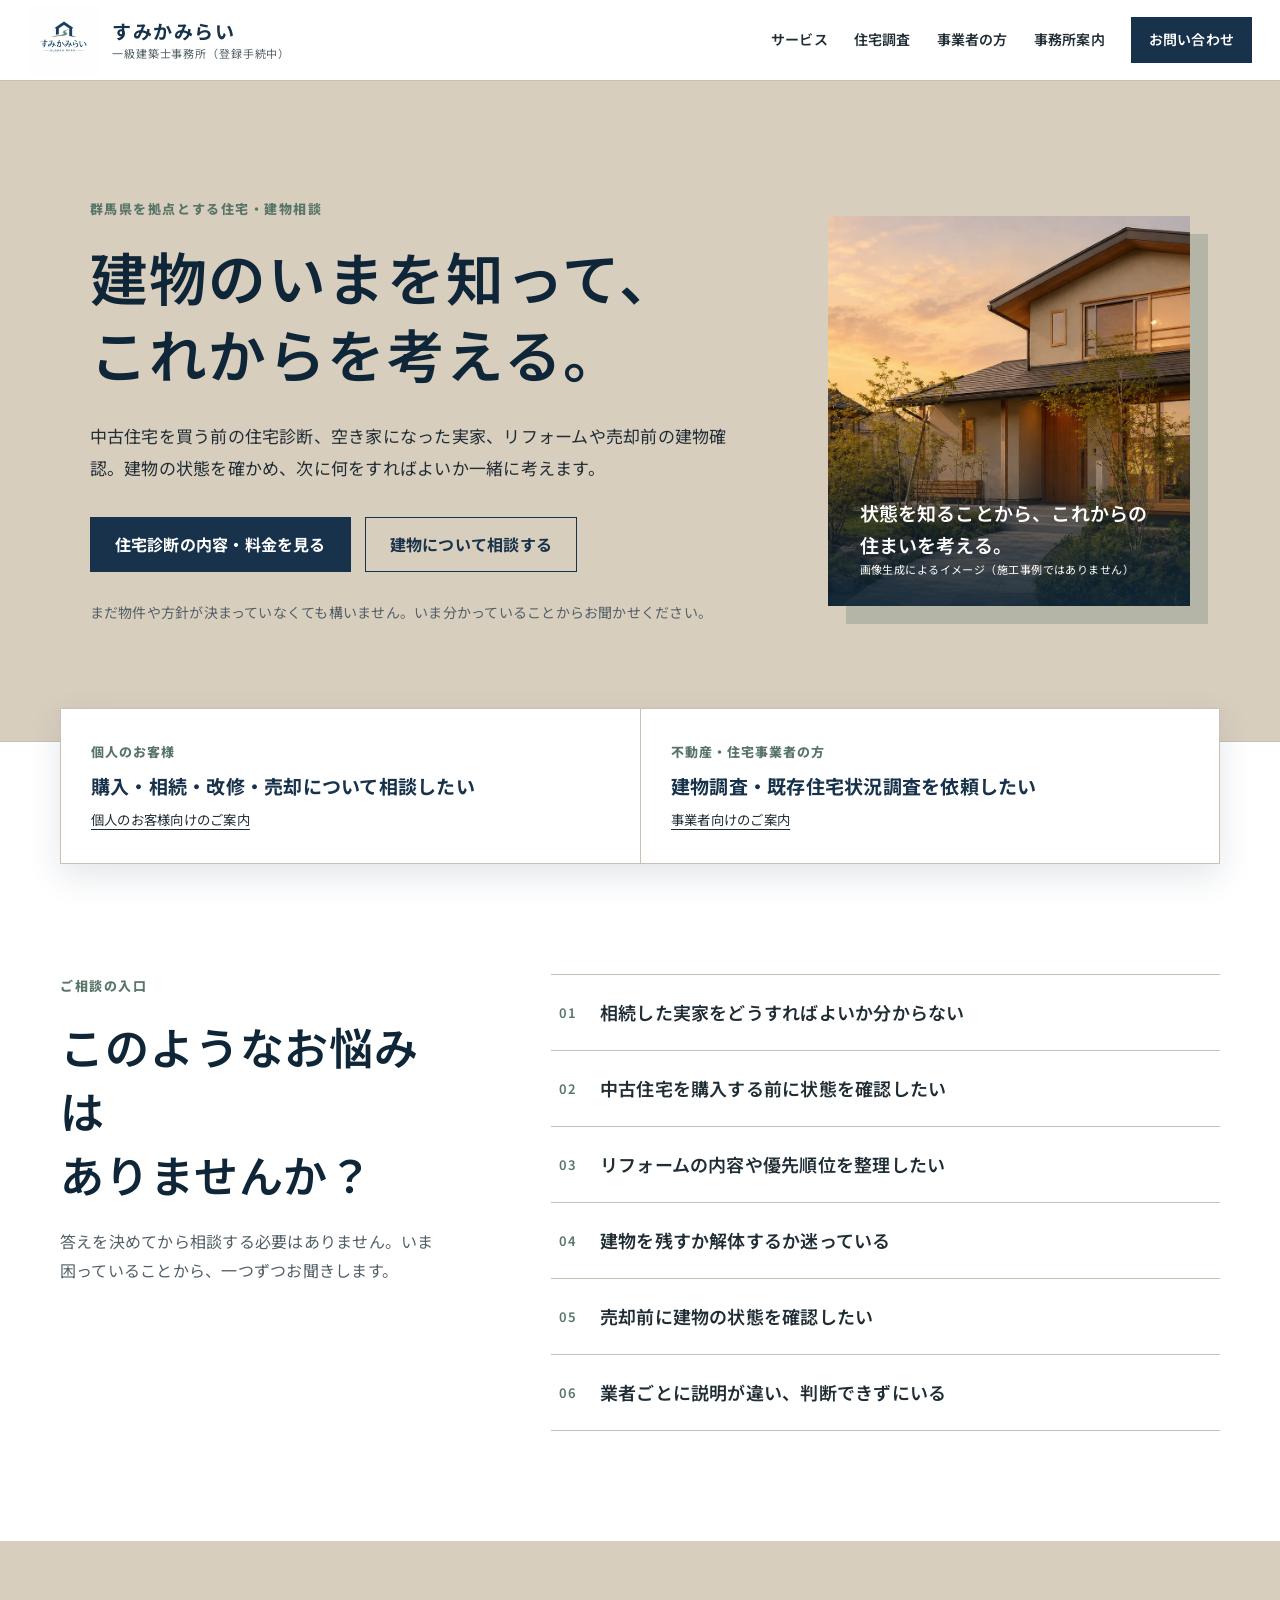
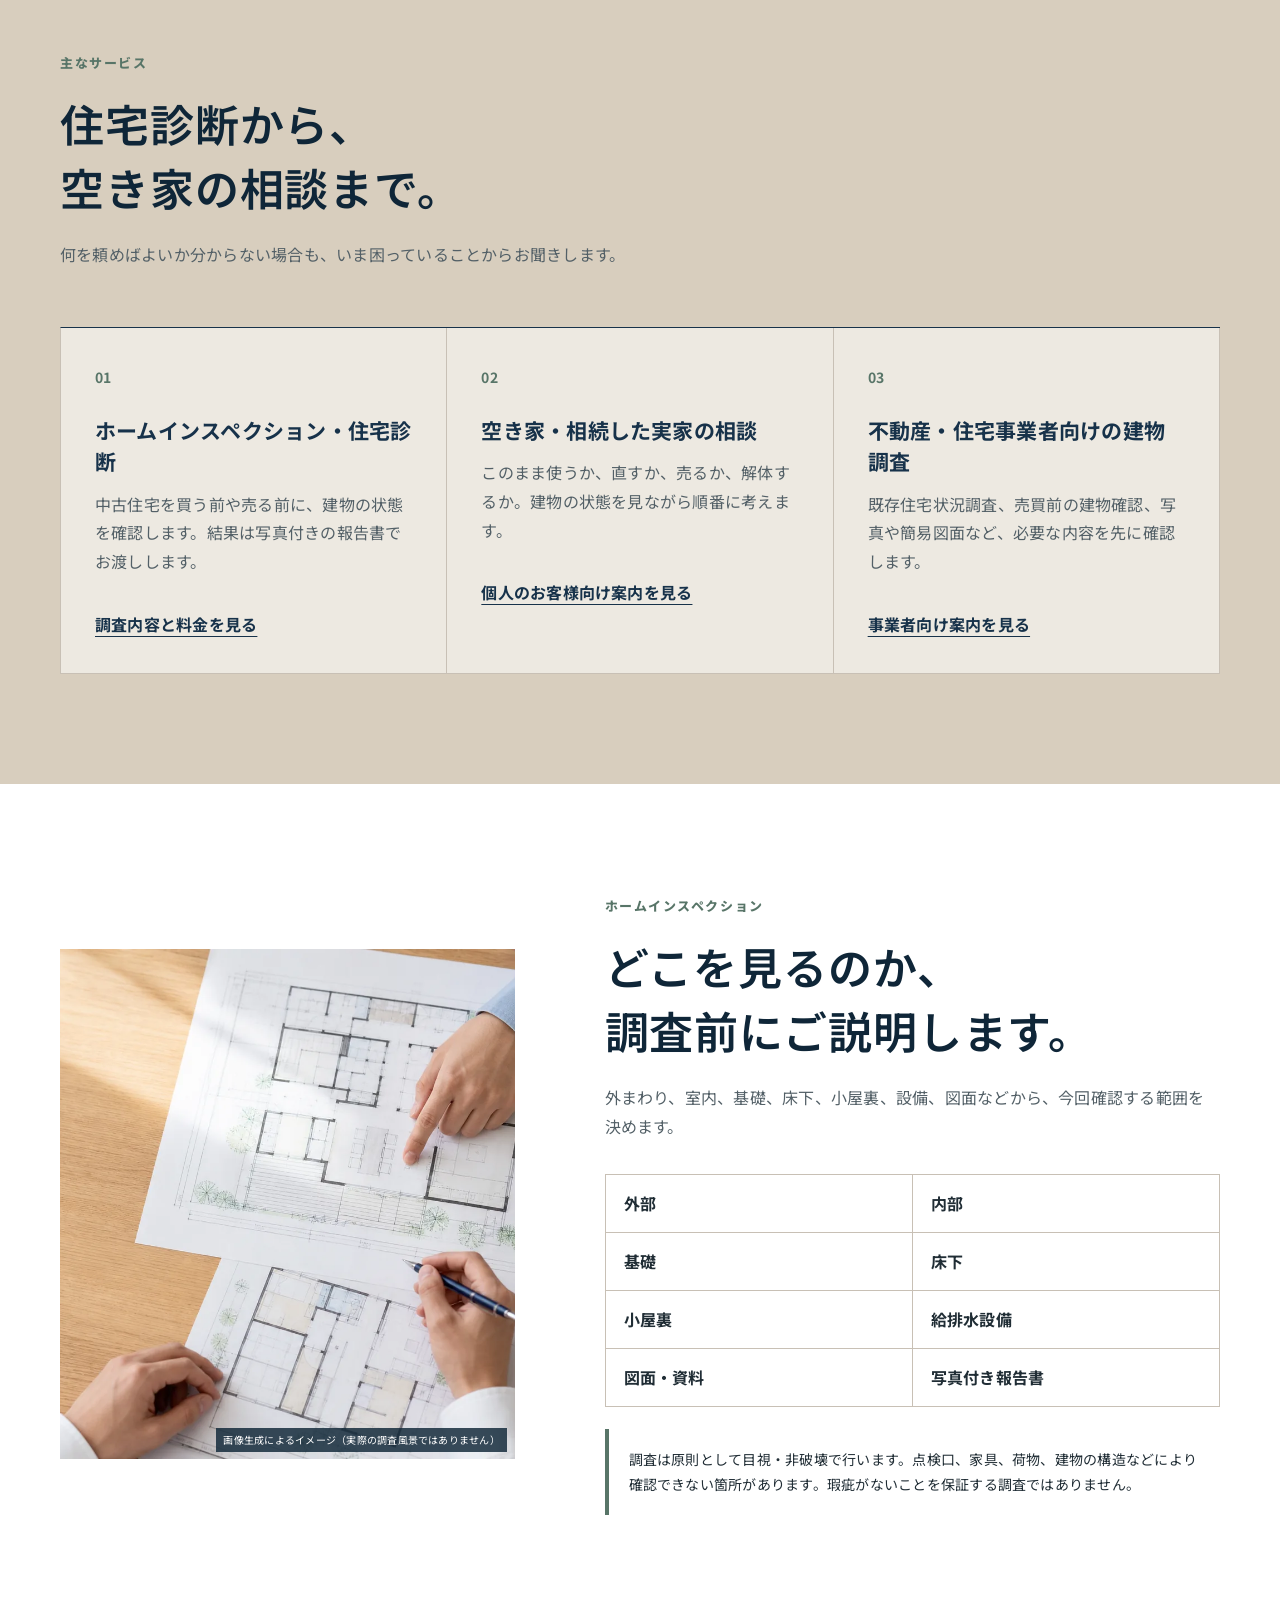
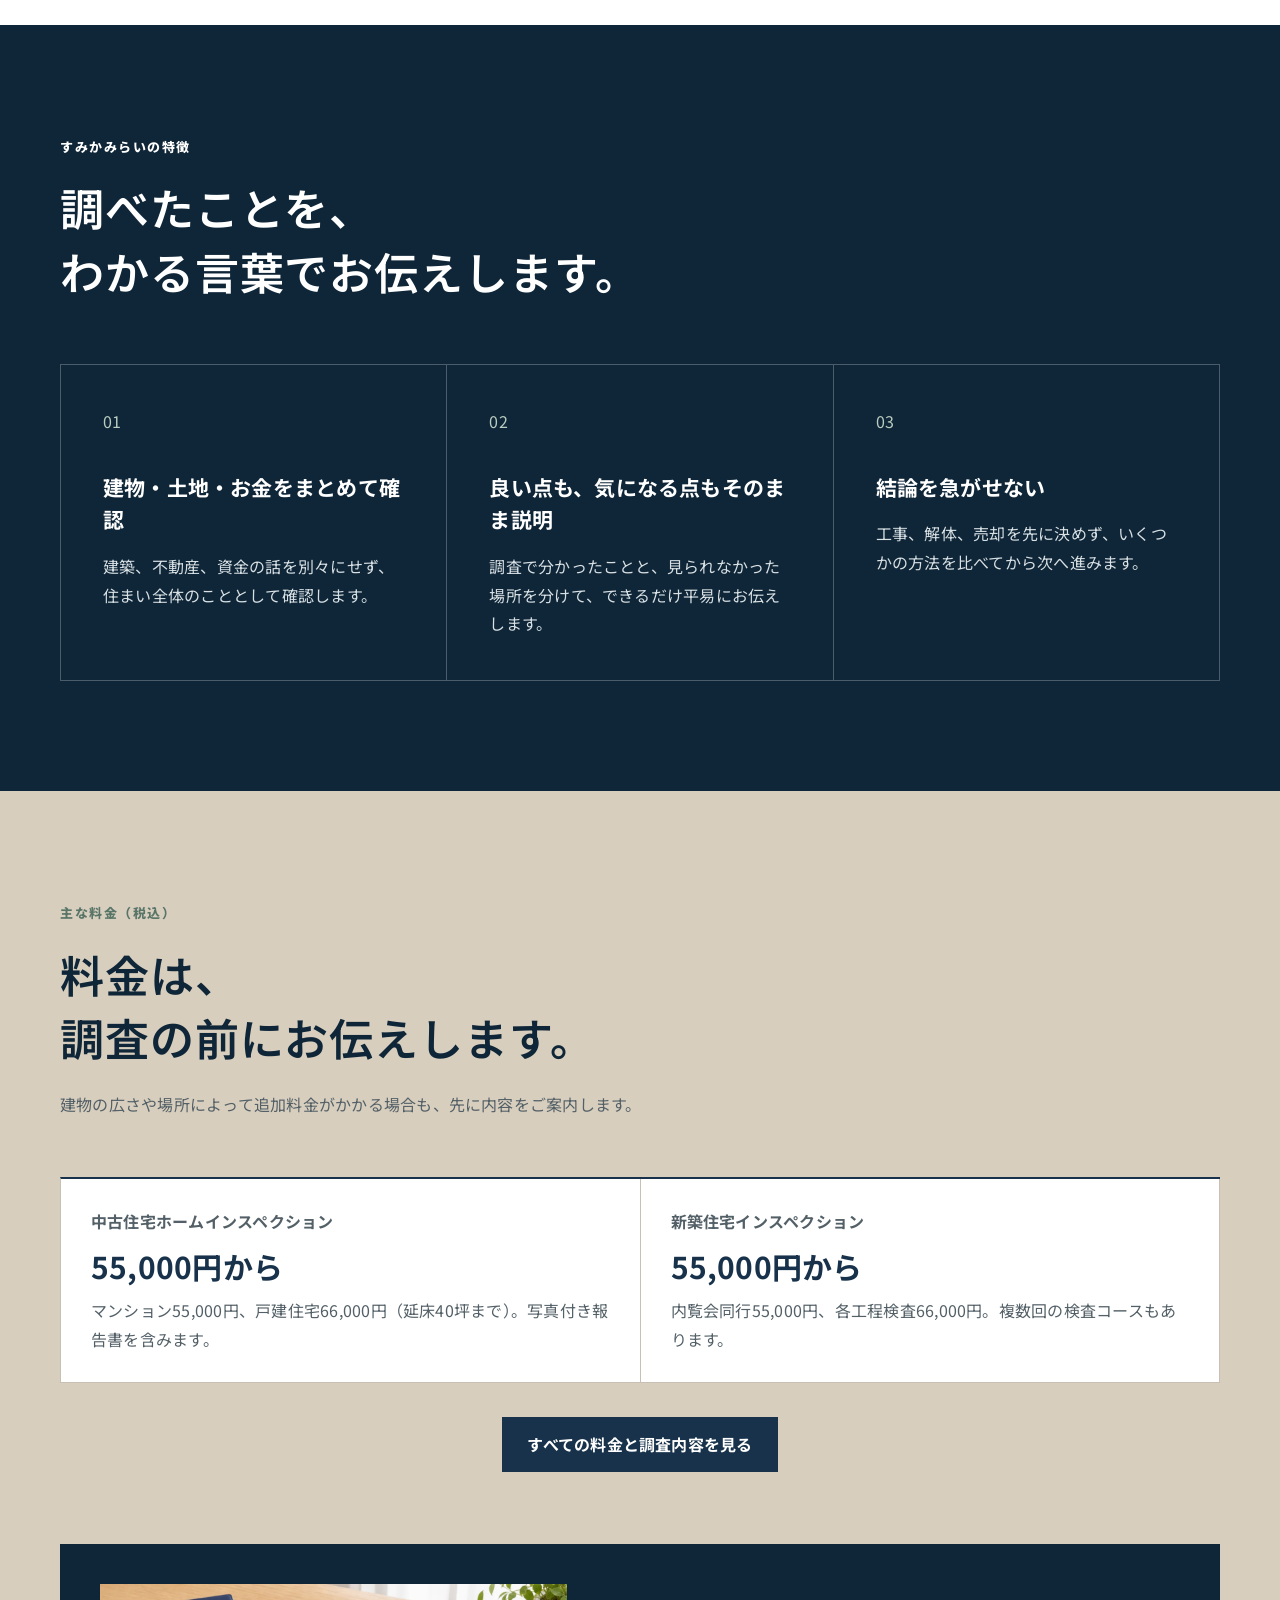
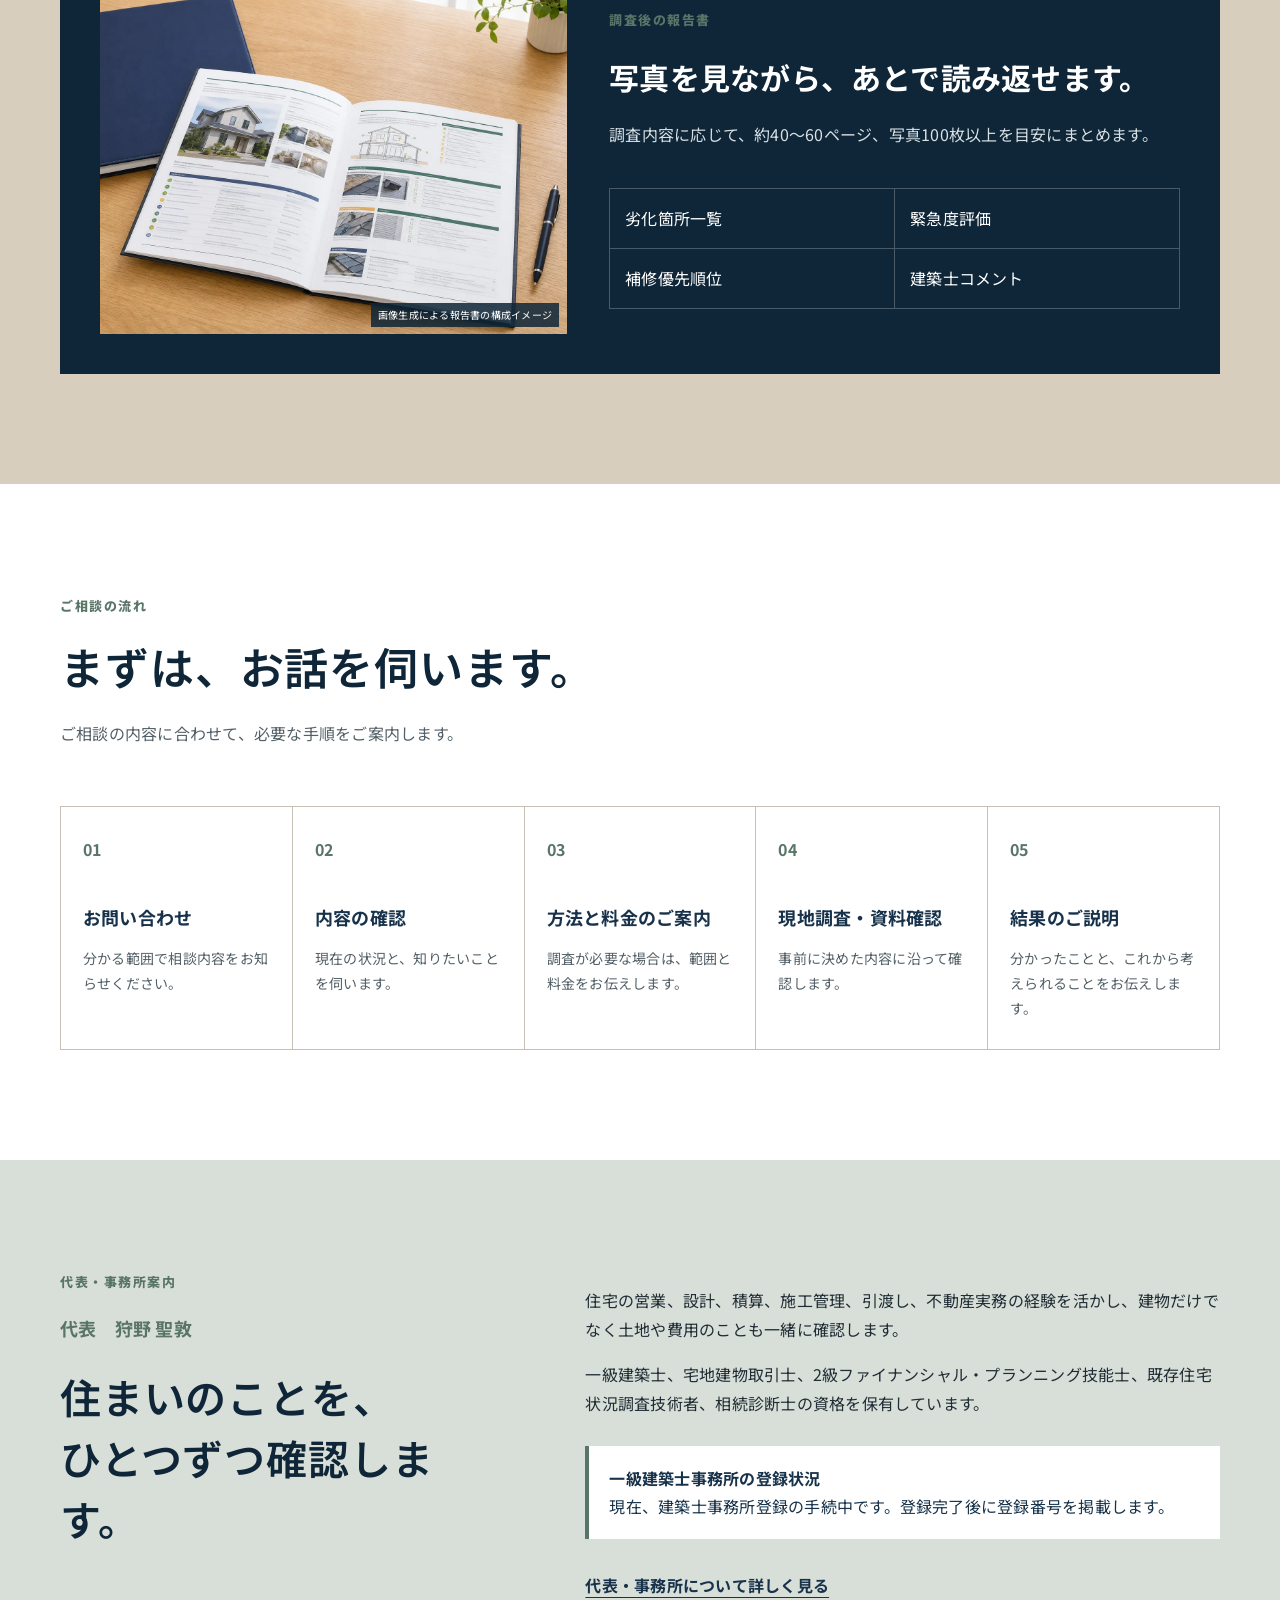
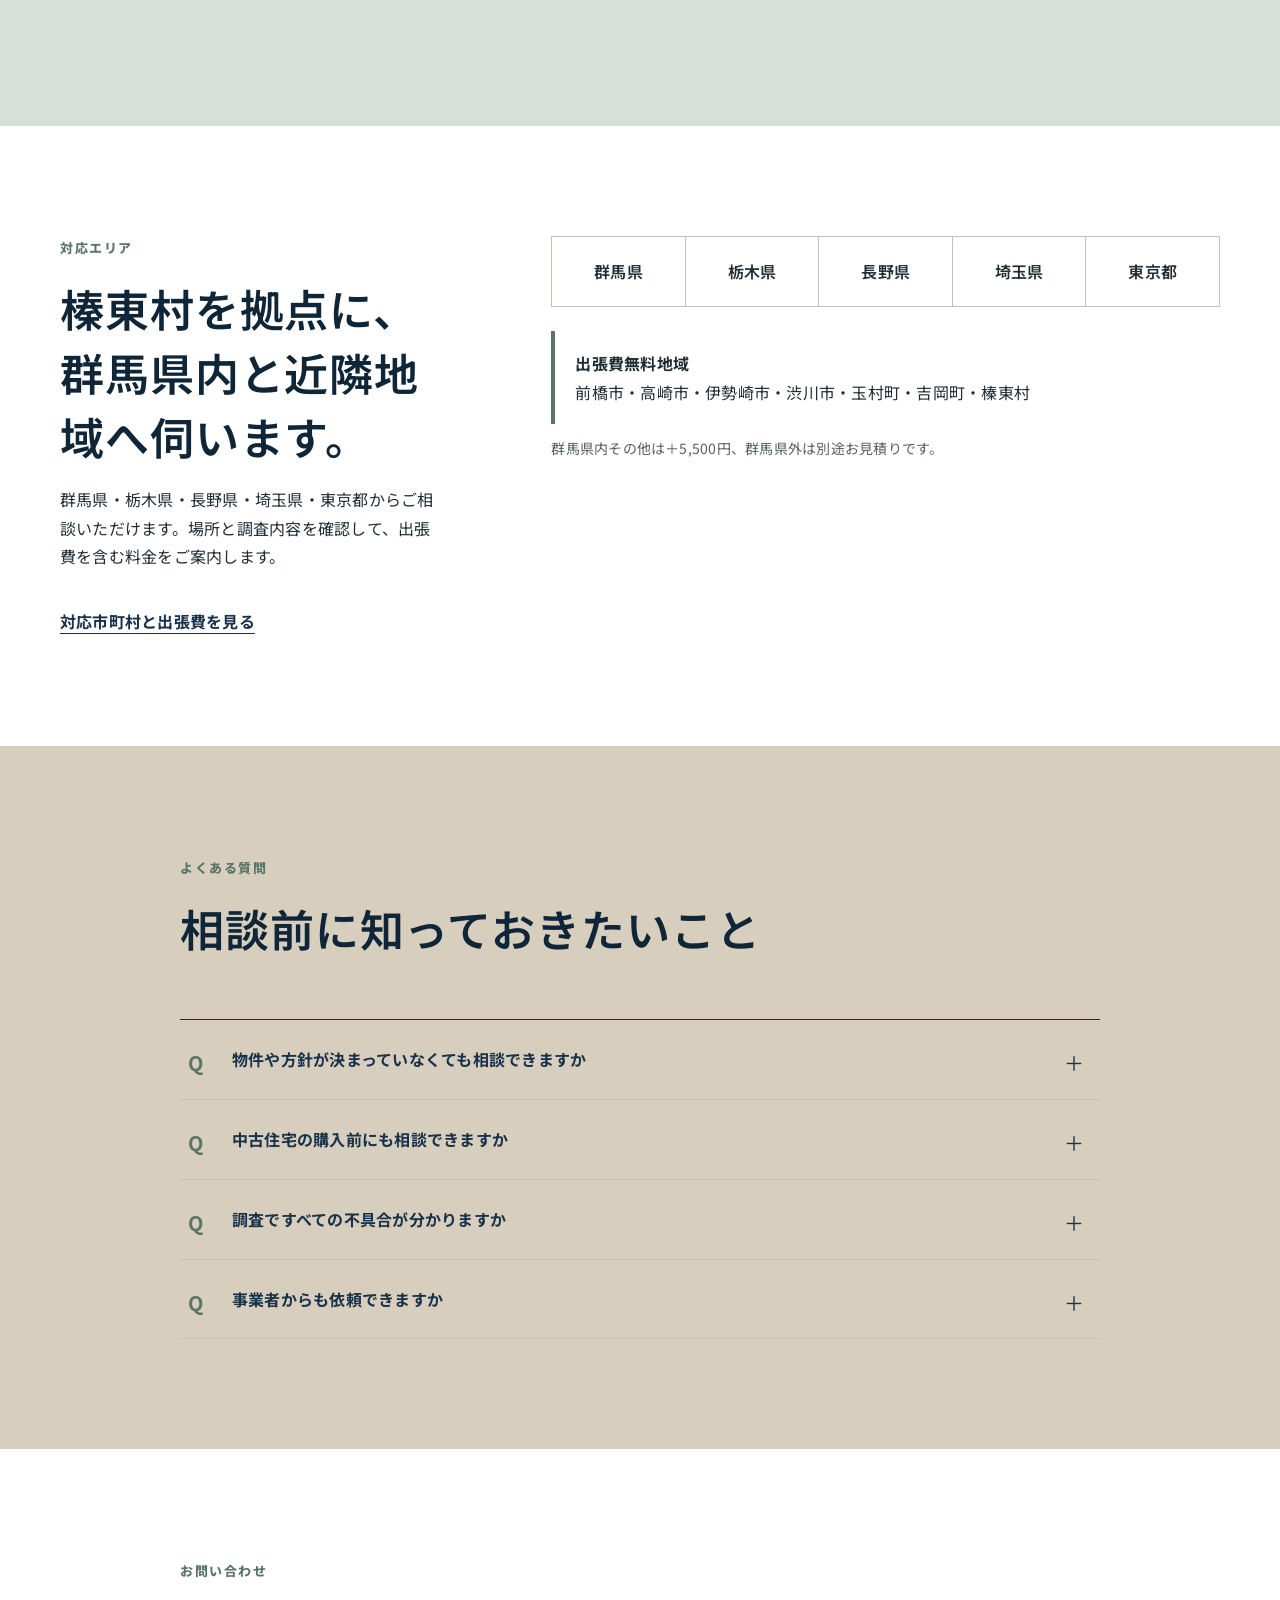
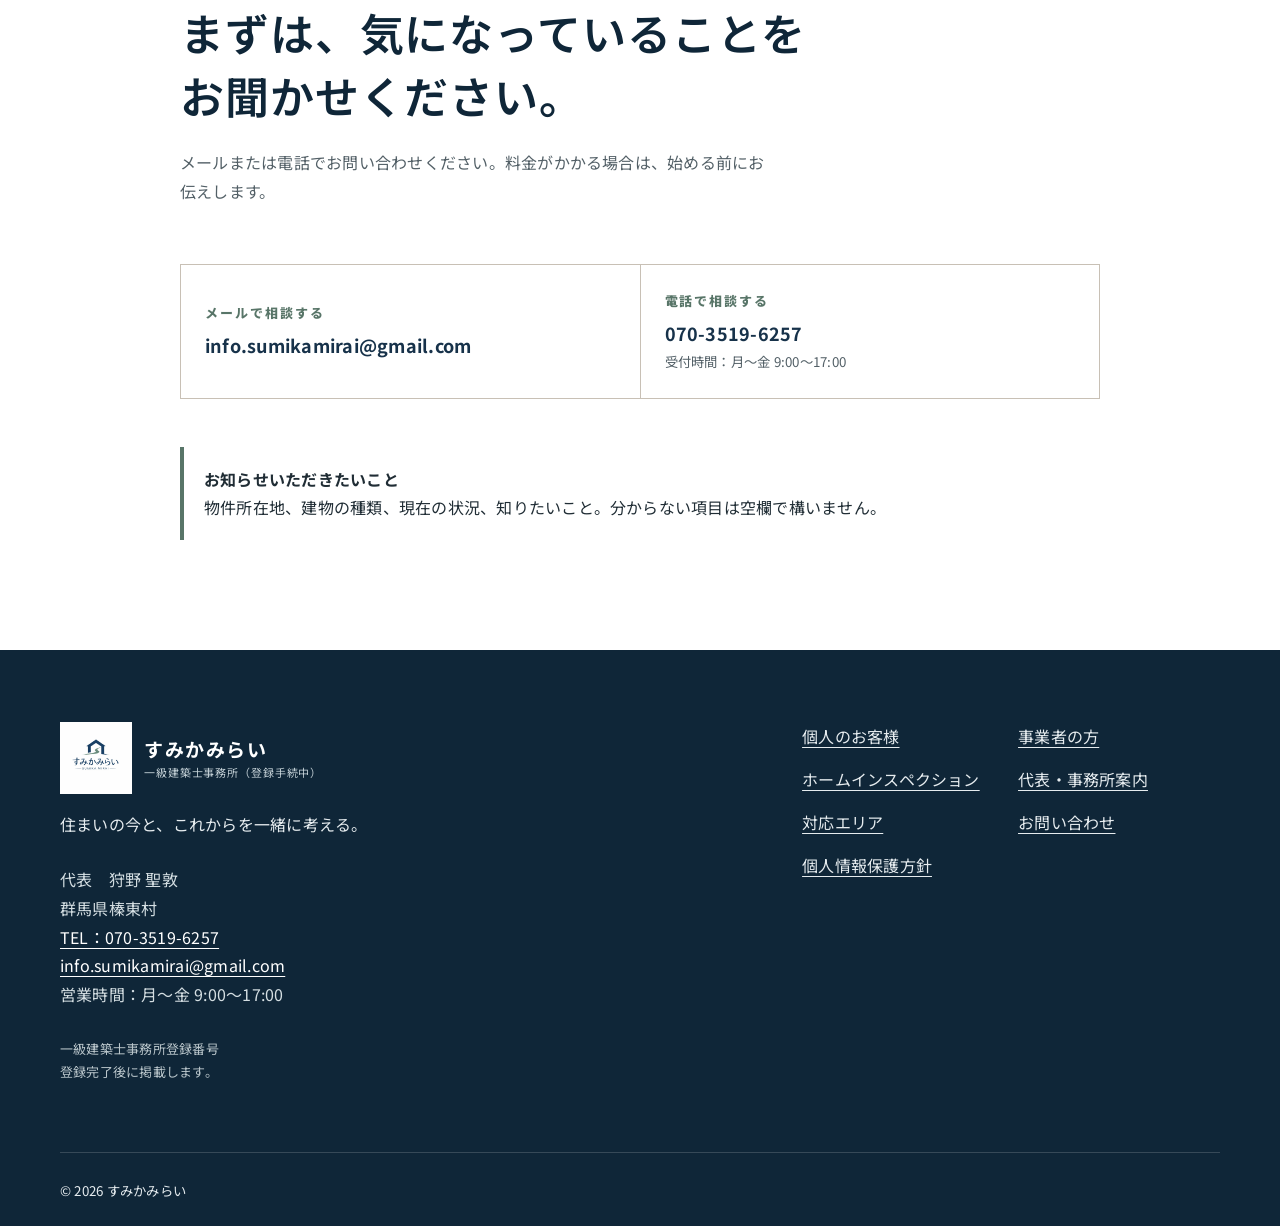
==== commit c900675f: "Add files via upload" ====
--- a/index.html
+++ b/index.html
@@ -3,12 +3,12 @@
 <head>
   <meta charset="utf-8">
   <meta name="viewport" content="width=device-width, initial-scale=1">
-  <title>すみかみらい｜群馬のホームインスペクション・住まい相談</title>
-  <meta name="description" content="群馬県を拠点に、栃木県・長野県・埼玉県・東京都のホームインスペクション、空き家、相続住宅、リフォーム、売却前の建物相談に対応します。">
+  <title>群馬県のホームインスペクション・住宅診断｜すみかみらい</title>
+  <meta name="description" content="群馬県榛東村を拠点に、前橋市・高崎市・伊勢崎市などでホームインスペクションと住宅診断を行います。中古住宅、空き家、相続住宅、リフォーム前の建物相談にも対応します。">
   <link rel="canonical" href="https://infosumikamirai-bot.github.io/co.jp/">
   <meta property="og:type" content="website">
-  <meta property="og:title" content="すみかみらい｜建物の状態を知り、次の選択肢を整理する。">
-  <meta property="og:description" content="建物、土地、費用を切り離さず、住まいの判断材料を分かりやすく整理します。">
+  <meta property="og:title" content="群馬県のホームインスペクション・住宅診断｜すみかみらい">
+  <meta property="og:description" content="中古住宅を買う前の住宅診断や、空き家・相続住宅についてご相談いただけます。">
   <meta property="og:locale" content="ja_JP">
   <meta property="og:url" content="https://infosumikamirai-bot.github.io/co.jp/">
   <meta property="og:image" content="https://infosumikamirai-bot.github.io/co.jp/assets/images/future-home-sunset.png">
@@ -22,7 +22,9 @@
   <link rel="preconnect" href="https://fonts.gstatic.com" crossorigin>
   <link href="https://fonts.googleapis.com/css2?family=Noto+Sans+JP:wght@400;500;600;700&amp;display=swap" rel="stylesheet">
   <link rel="stylesheet" href="assets/css/style.css?v=11">
+  <link rel="preload" as="image" href="assets/images/future-home-sunset.webp" type="image/webp">
   <script type="application/ld+json">{"@context":"https://schema.org","@type":"ProfessionalService","name":"すみかみらい 一級建築士事務所","description":"群馬県を拠点とする住まい・建物の相談窓口","url":"https://infosumikamirai-bot.github.io/co.jp/","email":"info.sumikamirai@gmail.com","telephone":"070-3519-6257","address":{"@type":"PostalAddress","addressLocality":"榛東村","addressRegion":"群馬県","addressCountry":"JP"},"openingHours":"Mo-Fr 09:00-17:00","areaServed":["群馬県","栃木県","長野県","埼玉県","東京都"],"knowsAbout":["ホームインスペクション","リフォーム","空き家","相続住宅","建物活用"]}</script>
+  <script type="application/ld+json">{"@context":"https://schema.org","@type":"FAQPage","mainEntity":[{"@type":"Question","name":"物件や方針が決まっていなくても相談できますか","acceptedAnswer":{"@type":"Answer","text":"はい。現在分かっていることと、知りたいことを確認するところから始めます。"}},{"@type":"Question","name":"中古住宅の購入前にも相談できますか","acceptedAnswer":{"@type":"Answer","text":"購入前のホームインスペクションについて相談できます。売主様や仲介会社との日程調整が必要になる場合があります。"}},{"@type":"Question","name":"調査ですべての不具合が分かりますか","acceptedAnswer":{"@type":"Answer","text":"目視できる範囲を中心とした非破壊調査のため、仕上げ材の内部や確認できない箇所まで判断することはできません。"}},{"@type":"Question","name":"事業者からも依頼できますか","acceptedAnswer":{"@type":"Answer","text":"不動産会社、管理会社、工務店などからの建物調査や既存住宅状況調査についてご相談いただけます。"}}]}</script>
   <script src="assets/js/main.js" defer></script>
 </head>
 <body>
@@ -45,13 +47,13 @@
       <div class="hero-inner">
         <div class="hero-copy">
           <p class="eyebrow">群馬県を拠点とする住宅・建物相談</p>
-          <h1 id="hero-title"><span class="hero-title-line">建物の状態を知り、</span><span class="hero-title-line">次の選択肢を整理する。</span></h1>
-          <p class="hero-lead">中古住宅の購入、空き家、リフォーム、売却前の建物確認。建物・土地・費用を切り離さず、判断に必要な情報を分かりやすく整理します。</p>
-          <div class="button-row"><a class="button primary" href="home-inspection.html">ホームインスペクションを見る</a><a class="button secondary" href="#contact">建物について相談する</a></div>
+          <h1 id="hero-title"><span class="hero-title-line">建物のいまを知って、</span><span class="hero-title-line">これからを考える。</span></h1>
+          <p class="hero-lead">中古住宅を買う前の住宅診断、空き家になった実家、リフォームや売却前の建物確認。建物の状態を確かめ、次に何をすればよいか一緒に考えます。</p>
+          <div class="button-row"><a class="button primary" href="home-inspection.html">住宅診断の内容・料金を見る</a><a class="button secondary" href="#contact">建物について相談する</a></div>
           <p class="hero-note">まだ物件や方針が決まっていなくても構いません。いま分かっていることからお聞かせください。</p>
         </div>
         <figure class="hero-photo">
-          <img src="assets/images/future-home-sunset.png" width="1727" height="911" alt="夕暮れの光と緑に包まれた住まいのイメージ">
+          <img src="assets/images/future-home-sunset.webp" width="1727" height="911" fetchpriority="high" alt="夕暮れの光と緑に包まれた住まいのイメージ">
           <figcaption>状態を知ることから、これからの住まいを考える。<small>画像生成によるイメージ（施工事例ではありません）</small></figcaption>
         </figure>
       </div>
@@ -66,7 +68,7 @@
 
     <section class="section concerns" aria-labelledby="concerns-title">
       <div class="section-inner split">
-        <div class="section-heading"><p class="eyebrow">ご相談の入口</p><h2 id="concerns-title">このようなお悩みは<br>ありませんか？</h2><p>答えを決めてから相談する必要はありません。複数の事情が絡む住まいの問題を、一つずつ整理します。</p></div>
+        <div class="section-heading"><p class="eyebrow">ご相談の入口</p><h2 id="concerns-title">このようなお悩みは<br>ありませんか？</h2><p>答えを決めてから相談する必要はありません。いま困っていることから、一つずつお聞きします。</p></div>
         <ul class="concern-list">
           <li><span>01</span>相続した実家をどうすればよいか分からない</li>
           <li><span>02</span>中古住宅を購入する前に状態を確認したい</li>
@@ -80,19 +82,19 @@
 
     <section class="section services services--compact" id="services" aria-labelledby="services-title">
       <div class="section-inner">
-        <div class="section-heading wide"><p class="eyebrow">主なサービス</p><h2 id="services-title">目的に合わせて、<br>必要な確認から始めます。</h2><p>調査や工事を先に決めるのではなく、現在の状態と知りたいことを確認して進め方を整理します。</p></div>
+        <div class="section-heading wide"><p class="eyebrow">主なサービス</p><h2 id="services-title">住宅診断から、<br>空き家の相談まで。</h2><p>何を頼めばよいか分からない場合も、いま困っていることからお聞きします。</p></div>
         <div class="service-card-grid">
-          <article><b>01</b><h3>ホームインスペクション・建物調査</h3><p>中古住宅の購入前、売却前、リフォーム前などに建物の状態を確認し、写真付き報告書にまとめます。</p><a class="text-link" href="home-inspection.html">調査内容と料金を見る</a></article>
-          <article><b>02</b><h3>空き家・相続住宅・改修相談</h3><p>利用、修繕、賃貸、売却、解体などの選択肢を、建物の状態や費用を踏まえて整理します。</p><a class="text-link" href="individual.html">個人のお客様向け案内を見る</a></article>
-          <article><b>03</b><h3>不動産・住宅事業者向け支援</h3><p>売買前の建物調査、既存住宅状況調査、写真、簡易図面、改修内容の確認などをご相談いただけます。</p><a class="text-link" href="business.html">事業者向け案内を見る</a></article>
+          <article><b>01</b><h3>ホームインスペクション・住宅診断</h3><p>中古住宅を買う前や売る前に、建物の状態を確認します。結果は写真付きの報告書でお渡しします。</p><a class="text-link" href="home-inspection.html">調査内容と料金を見る</a></article>
+          <article><b>02</b><h3>空き家・相続した実家の相談</h3><p>このまま使うか、直すか、売るか、解体するか。建物の状態を見ながら順番に考えます。</p><a class="text-link" href="individual.html">個人のお客様向け案内を見る</a></article>
+          <article><b>03</b><h3>不動産・住宅事業者向けの建物調査</h3><p>既存住宅状況調査、売買前の建物確認、写真や簡易図面など、必要な内容を先に確認します。</p><a class="text-link" href="business.html">事業者向け案内を見る</a></article>
         </div>
       </div>
     </section>
 
     <section class="section inspection-scope" aria-labelledby="scope-title">
       <div class="section-inner scope-layout">
-        <figure class="scope-photo"><img src="assets/images/planning-review-concept.png" width="1717" height="916" loading="lazy" alt="長袖の担当者が建築図面と資料を確認するイメージ"><figcaption>画像生成によるイメージ（実際の調査風景ではありません）</figcaption></figure>
-        <div><div class="section-heading"><p class="eyebrow">ホームインスペクション</p><h2 id="scope-title">建物の見える範囲を、<br>建築士の視点で確認。</h2><p>目的に応じて、外部・内部・基礎・床下・小屋裏・設備・図面などを確認します。</p></div>
+        <figure class="scope-photo"><img src="assets/images/planning-review-concept.webp" width="1717" height="916" loading="lazy" alt="長袖の担当者が建築図面と資料を確認するイメージ"><figcaption>画像生成によるイメージ（実際の調査風景ではありません）</figcaption></figure>
+        <div><div class="section-heading"><p class="eyebrow">ホームインスペクション</p><h2 id="scope-title">どこを見るのか、<br>調査前にご説明します。</h2><p>外まわり、室内、基礎、床下、小屋裏、設備、図面などから、今回確認する範囲を決めます。</p></div>
           <ul class="scope-grid" aria-label="主な確認項目"><li>外部</li><li>内部</li><li>基礎</li><li>床下</li><li>小屋裏</li><li>給排水設備</li><li>図面・資料</li><li>写真付き報告書</li></ul>
           <p class="scope-note">調査は原則として目視・非破壊で行います。点検口、家具、荷物、建物の構造などにより確認できない箇所があります。瑕疵がないことを保証する調査ではありません。</p>
         </div>
@@ -100,35 +102,35 @@
     </section>
 
     <section class="section about" id="about" aria-labelledby="about-title">
-      <div class="section-inner"><div class="section-heading"><p class="eyebrow">すみかみらいの特徴</p><h2 id="about-title">判断を急がせず、<br>比較できる形に整える。</h2></div>
+      <div class="section-inner"><div class="section-heading"><p class="eyebrow">すみかみらいの特徴</p><h2 id="about-title">調べたことを、<br>わかる言葉でお伝えします。</h2></div>
         <div class="feature-grid">
-          <article><span>01</span><h3>建築・不動産・資金を横断</h3><p>一級建築士、宅地建物取引士、2級FP技能士などの知識をもとに、建物・土地・費用を切り離さず考えます。</p></article>
-          <article><span>02</span><h3>調査だけで終わらせない</h3><p>現在の状態だけでなく、今後の修繕や利用方法を考えるための判断材料を整理します。</p></article>
-          <article><span>03</span><h3>工事や売却を急がせない</h3><p>特定の結論を先に決めず、確認できた事実と希望をもとに選択肢を比較します。</p></article>
+          <article><span>01</span><h3>建物・土地・お金をまとめて確認</h3><p>建築、不動産、資金の話を別々にせず、住まい全体のこととして確認します。</p></article>
+          <article><span>02</span><h3>良い点も、気になる点もそのまま説明</h3><p>調査で分かったことと、見られなかった場所を分けて、できるだけ平易にお伝えします。</p></article>
+          <article><span>03</span><h3>結論を急がせない</h3><p>工事、解体、売却を先に決めず、いくつかの方法を比べてから次へ進みます。</p></article>
         </div>
       </div>
     </section>
 
     <section class="section pricing pricing--summary" id="pricing" aria-labelledby="pricing-title">
       <div class="section-inner">
-        <div class="section-heading wide"><p class="eyebrow">主な料金（税込）</p><h2 id="pricing-title">調査内容と料金を、<br>ご依頼前に確認します。</h2><p>建物の規模、所在地、現地条件によって追加費用が生じる場合があります。</p></div>
+        <div class="section-heading wide"><p class="eyebrow">主な料金（税込）</p><h2 id="pricing-title">料金は、<br>調査の前にお伝えします。</h2><p>建物の広さや場所によって追加料金がかかる場合も、先に内容をご案内します。</p></div>
         <div class="fee-summary">
           <article><span>中古住宅ホームインスペクション</span><strong>55,000円から</strong><p>マンション55,000円、戸建住宅66,000円（延床40坪まで）。写真付き報告書を含みます。</p></article>
           <article><span>新築住宅インスペクション</span><strong>55,000円から</strong><p>内覧会同行55,000円、各工程検査66,000円。複数回の検査コースもあります。</p></article>
         </div>
         <div class="section-cta"><a class="button primary" href="home-inspection.html#inspection-pricing">すべての料金と調査内容を見る</a></div>
         <section class="report-box report-box-with-image" aria-labelledby="report-title">
-          <figure><img src="assets/images/inspection-report-concept.png" width="1536" height="1024" loading="lazy" alt="写真や図を掲載した住宅調査報告書の構成イメージ"><figcaption>画像生成による報告書の構成イメージ</figcaption></figure>
-          <div class="report-box-copy"><p class="eyebrow">調査後の報告書</p><h3 id="report-title">調査結果を、あとから確認できる形に。</h3><p>調査内容に応じて、約40〜60ページ、写真100枚以上を目安にまとめます。</p><ul><li>劣化箇所一覧</li><li>緊急度評価</li><li>補修優先順位</li><li>建築士コメント</li></ul></div>
+          <figure><img src="assets/images/inspection-report-concept.webp" width="1536" height="1024" loading="lazy" alt="写真や図を掲載した住宅調査報告書の構成イメージ"><figcaption>画像生成による報告書の構成イメージ</figcaption></figure>
+          <div class="report-box-copy"><p class="eyebrow">調査後の報告書</p><h3 id="report-title">写真を見ながら、あとで読み返せます。</h3><p>調査内容に応じて、約40〜60ページ、写真100枚以上を目安にまとめます。</p><ul><li>劣化箇所一覧</li><li>緊急度評価</li><li>補修優先順位</li><li>建築士コメント</li></ul></div>
         </section>
       </div>
     </section>
 
-    <section class="section flow" id="flow" aria-labelledby="flow-title"><div class="section-inner"><div class="section-heading wide"><p class="eyebrow">ご相談の流れ</p><h2 id="flow-title">まず、状況を確認することから。</h2><p>内容に応じて必要な手順だけを確認しながら進めます。</p></div><ol class="flow-list"><li><b>01</b><div><h3>お問い合わせ</h3><p>分かる範囲で相談内容をお知らせください。</p></div></li><li><b>02</b><div><h3>内容の確認</h3><p>現在の状況と知りたいことを整理します。</p></div></li><li><b>03</b><div><h3>方法と料金のご案内</h3><p>必要な場合は調査範囲と料金を確認します。</p></div></li><li><b>04</b><div><h3>現地調査・資料確認</h3><p>決定した内容に沿って確認します。</p></div></li><li><b>05</b><div><h3>結果のご説明</h3><p>確認結果と選択肢を分かりやすく共有します。</p></div></li></ol></div></section>
+    <section class="section flow" id="flow" aria-labelledby="flow-title"><div class="section-inner"><div class="section-heading wide"><p class="eyebrow">ご相談の流れ</p><h2 id="flow-title">まずは、お話を伺います。</h2><p>ご相談の内容に合わせて、必要な手順をご案内します。</p></div><ol class="flow-list"><li><b>01</b><div><h3>お問い合わせ</h3><p>分かる範囲で相談内容をお知らせください。</p></div></li><li><b>02</b><div><h3>内容の確認</h3><p>現在の状況と、知りたいことを伺います。</p></div></li><li><b>03</b><div><h3>方法と料金のご案内</h3><p>調査が必要な場合は、範囲と料金をお伝えします。</p></div></li><li><b>04</b><div><h3>現地調査・資料確認</h3><p>事前に決めた内容に沿って確認します。</p></div></li><li><b>05</b><div><h3>結果のご説明</h3><p>分かったことと、これから考えられることをお伝えします。</p></div></li></ol></div></section>
 
-    <section class="section profile" aria-labelledby="profile-title"><div class="section-inner profile-no-photo"><div><p class="eyebrow">代表・事務所案内</p><p class="profile-name">代表　狩野 聖敦</p><h2 id="profile-title">住まいに関わる情報を、<br>入口から現場まで整理。</h2></div><div><p>住宅の営業、設計、積算、施工管理、引渡し、不動産実務の経験を活かし、建物だけでなく土地や費用も含めて相談内容を整理します。</p><p>一級建築士、宅地建物取引士、2級ファイナンシャル・プランニング技能士、既存住宅状況調査技術者、相続診断士などの資格を、異なる立場の話をつなぐために活かします。</p><p class="registration-note"><strong>一級建築士事務所の登録状況</strong><br>現在、建築士事務所登録の手続中です。登録完了後に登録番号を掲載します。</p><p><a class="text-link" href="office.html">代表・事務所について詳しく見る</a></p></div></div></section>
+    <section class="section profile" aria-labelledby="profile-title"><div class="section-inner profile-no-photo"><div><p class="eyebrow">代表・事務所案内</p><p class="profile-name">代表　狩野 聖敦</p><h2 id="profile-title">住まいのことを、<br>ひとつずつ確認します。</h2></div><div><p>住宅の営業、設計、積算、施工管理、引渡し、不動産実務の経験を活かし、建物だけでなく土地や費用のことも一緒に確認します。</p><p>一級建築士、宅地建物取引士、2級ファイナンシャル・プランニング技能士、既存住宅状況調査技術者、相続診断士の資格を保有しています。</p><p class="registration-note"><strong>一級建築士事務所の登録状況</strong><br>現在、建築士事務所登録の手続中です。登録完了後に登録番号を掲載します。</p><p><a class="text-link" href="office.html">代表・事務所について詳しく見る</a></p></div></div></section>
 
-    <section class="section area" id="area" aria-labelledby="area-title"><div class="section-inner split"><div class="section-heading"><p class="eyebrow">対応エリア</p><h2 id="area-title">群馬県を拠点に、<br>近隣地域へ対応します。</h2><p>群馬県・栃木県・長野県・埼玉県・東京都からのご相談に対応します。場所と内容を確認し、対応方法と出張費をご案内します。</p></div><div><ul class="area-list area-prefectures" aria-label="主な対応地域"><li>群馬県</li><li>栃木県</li><li>長野県</li><li>埼玉県</li><li>東京都</li></ul><p class="area-cost-note"><strong>出張費無料地域</strong><br>前橋市・高崎市・伊勢崎市・渋川市・玉村町・吉岡町・榛東村</p><p class="price-note">群馬県内その他は＋5,500円、群馬県外は別途お見積りです。</p></div></div></section>
+    <section class="section area" id="area" aria-labelledby="area-title"><div class="section-inner split"><div class="section-heading"><p class="eyebrow">対応エリア</p><h2 id="area-title">榛東村を拠点に、<br>群馬県内と近隣地域へ伺います。</h2><p>群馬県・栃木県・長野県・埼玉県・東京都からご相談いただけます。場所と調査内容を確認して、出張費を含む料金をご案内します。</p><p><a class="text-link" href="area.html">対応市町村と出張費を見る</a></p></div><div><ul class="area-list area-prefectures" aria-label="主な対応地域"><li>群馬県</li><li>栃木県</li><li>長野県</li><li>埼玉県</li><li>東京都</li></ul><p class="area-cost-note"><strong>出張費無料地域</strong><br>前橋市・高崎市・伊勢崎市・渋川市・玉村町・吉岡町・榛東村</p><p class="price-note">群馬県内その他は＋5,500円、群馬県外は別途お見積りです。</p></div></div></section>
 
     <section class="section faq" id="faq" aria-labelledby="faq-title"><div class="section-inner narrow"><div class="section-heading wide"><p class="eyebrow">よくある質問</p><h2 id="faq-title">相談前に知っておきたいこと</h2></div><div class="faq-list">
       <details><summary>物件や方針が決まっていなくても相談できますか</summary><p>はい。現在分かっていることと、知りたいことを確認するところから始めます。</p></details>
@@ -137,7 +139,7 @@
       <details><summary>事業者からも依頼できますか</summary><p>不動産会社、管理会社、工務店などからの建物調査や既存住宅状況調査についてご相談いただけます。</p></details>
     </div></div></section>
 
-    <section class="section contact contact--direct" id="contact" aria-labelledby="contact-title"><div class="section-inner narrow"><div class="section-heading wide"><p class="eyebrow">お問い合わせ</p><h2 id="contact-title">物件が決まっていない段階でも、<br>ご相談ください。</h2><p>フォーム送信機能は準備中です。現在はメールまたは電話でお問い合わせください。料金が発生する場合は、内容を確認して事前にご案内します。</p></div>
+    <section class="section contact contact--direct" id="contact" aria-labelledby="contact-title"><div class="section-inner narrow"><div class="section-heading wide"><p class="eyebrow">お問い合わせ</p><h2 id="contact-title">まずは、気になっていることを<br>お聞かせください。</h2><p>メールまたは電話でお問い合わせください。料金がかかる場合は、始める前にお伝えします。</p></div>
       <div class="direct-contact" aria-label="連絡先">
         <a href="mailto:info.sumikamirai@gmail.com?subject=建物についての相談"><span>メールで相談する</span><strong>info.sumikamirai@gmail.com</strong></a>
         <a href="tel:07035196257"><span>電話で相談する</span><strong>070-3519-6257</strong><small>受付時間：月〜金 9:00〜17:00</small></a>
@@ -146,7 +148,7 @@
     </div></section>
   </main>
 
-  <footer class="site-footer"><div class="footer-inner"><div><a class="brand footer-brand" href="index.html"><img class="brand-logo" src="assets/images/logo-sumikamirai.png" width="1024" height="1024" alt="すみかみらい SUMIKA MIRAI"><span class="brand-office"><strong>すみかみらい</strong><small>一級建築士事務所（登録手続中）</small></span></a><p>住まいの今と、これからを一緒に考える。</p><address class="footer-contact">代表　狩野 聖敦<br>群馬県榛東村<br><a href="tel:07035196257">TEL：070-3519-6257</a><br><a href="mailto:info.sumikamirai@gmail.com">info.sumikamirai@gmail.com</a><br>営業時間：月〜金 9:00〜17:00</address><p class="footer-todo">一級建築士事務所登録番号<br>登録完了後に掲載します。</p></div><nav aria-label="フッターメニュー"><a href="individual.html">個人のお客様</a><a href="business.html">事業者の方</a><a href="home-inspection.html">ホームインスペクション</a><a href="office.html">代表・事務所案内</a><a href="index.html#area">対応エリア</a><a href="index.html#contact">お問い合わせ</a><a href="privacy.html">個人情報保護方針</a></nav></div><div class="copyright"><small>© <span id="current-year"></span> すみかみらい</small></div></footer>
+  <footer class="site-footer"><div class="footer-inner"><div><a class="brand footer-brand" href="index.html"><img class="brand-logo" src="assets/images/logo-sumikamirai.png" width="1024" height="1024" alt="すみかみらい SUMIKA MIRAI"><span class="brand-office"><strong>すみかみらい</strong><small>一級建築士事務所（登録手続中）</small></span></a><p>住まいの今と、これからを一緒に考える。</p><address class="footer-contact">代表　狩野 聖敦<br>群馬県榛東村<br><a href="tel:07035196257">TEL：070-3519-6257</a><br><a href="mailto:info.sumikamirai@gmail.com">info.sumikamirai@gmail.com</a><br>営業時間：月〜金 9:00〜17:00</address><p class="footer-todo">一級建築士事務所登録番号<br>登録完了後に掲載します。</p></div><nav aria-label="フッターメニュー"><a href="individual.html">個人のお客様</a><a href="business.html">事業者の方</a><a href="home-inspection.html">ホームインスペクション</a><a href="office.html">代表・事務所案内</a><a href="area.html">対応エリア</a><a href="index.html#contact">お問い合わせ</a><a href="privacy.html">個人情報保護方針</a></nav></div><div class="copyright"><small>© <span id="current-year"></span> すみかみらい</small></div></footer>
   <a class="mobile-contact" href="#contact">メール・電話で相談する</a>
 </body>
 </html>
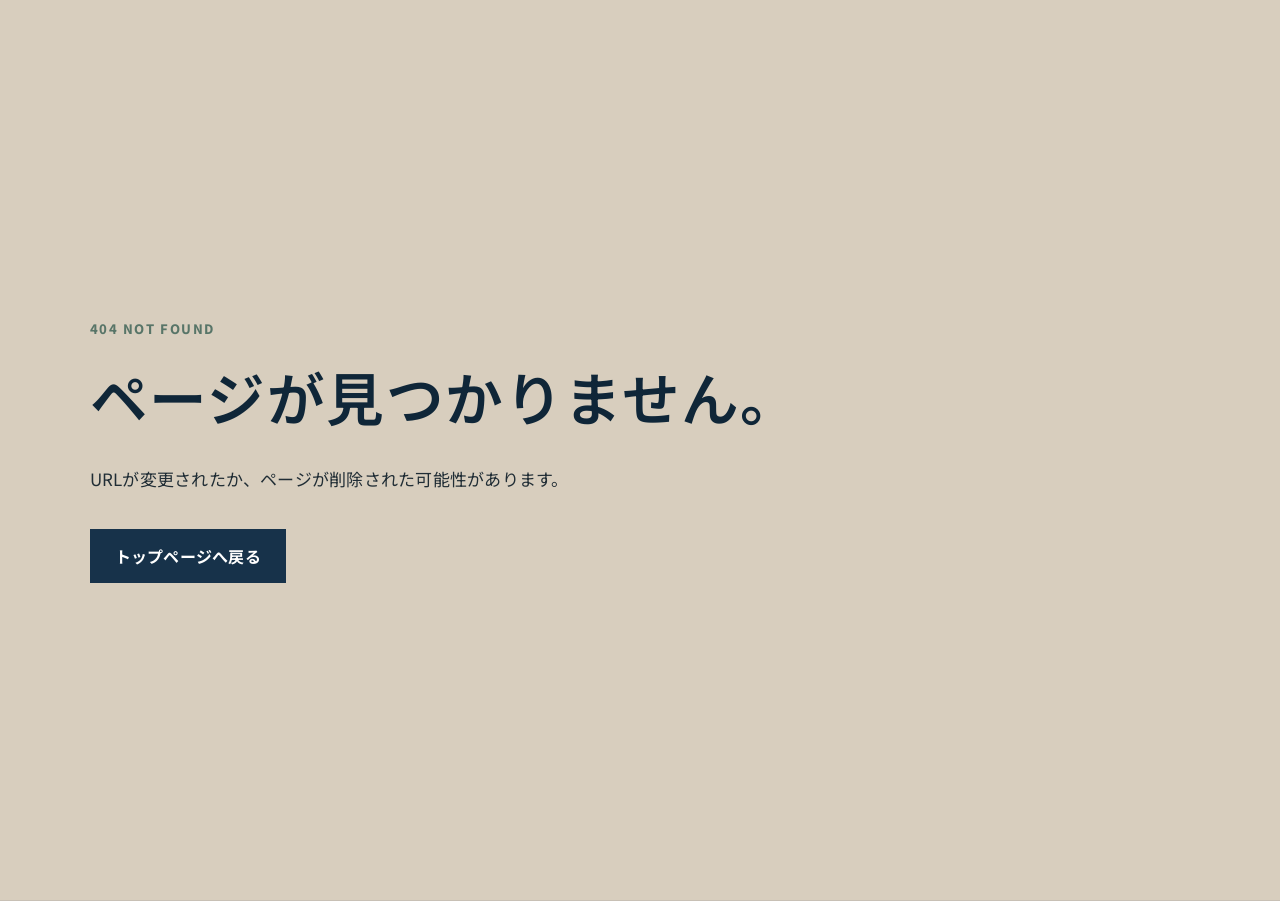
==== commit 61bb29f8: "Add files via upload" ====
--- a/index.html
+++ b/index.html
@@ -1,154 +1,2 @@
 <!doctype html>
-<html lang="ja">
-<head>
-  <meta charset="utf-8">
-  <meta name="viewport" content="width=device-width, initial-scale=1">
-  <title>群馬県のホームインスペクション・住宅診断｜すみかみらい</title>
-  <meta name="description" content="群馬県榛東村を拠点に、前橋市・高崎市・伊勢崎市などでホームインスペクションと住宅診断を行います。中古住宅、空き家、相続住宅、リフォーム前の建物相談にも対応します。">
-  <link rel="canonical" href="https://infosumikamirai-bot.github.io/co.jp/">
-  <meta property="og:type" content="website">
-  <meta property="og:title" content="群馬県のホームインスペクション・住宅診断｜すみかみらい">
-  <meta property="og:description" content="中古住宅を買う前の住宅診断や、空き家・相続住宅についてご相談いただけます。">
-  <meta property="og:locale" content="ja_JP">
-  <meta property="og:url" content="https://infosumikamirai-bot.github.io/co.jp/">
-  <meta property="og:image" content="https://infosumikamirai-bot.github.io/co.jp/assets/images/future-home-sunset.png">
-  <meta property="og:image:width" content="1727">
-  <meta property="og:image:height" content="911">
-  <meta property="og:image:alt" content="夕暮れの光と緑に包まれた住まいのイメージ">
-  <meta name="twitter:card" content="summary_large_image">
-  <meta name="twitter:image" content="https://infosumikamirai-bot.github.io/co.jp/assets/images/future-home-sunset.png">
-  <link rel="icon" href="assets/images/logo-sumikamirai.png" type="image/png">
-  <link rel="preconnect" href="https://fonts.googleapis.com">
-  <link rel="preconnect" href="https://fonts.gstatic.com" crossorigin>
-  <link href="https://fonts.googleapis.com/css2?family=Noto+Sans+JP:wght@400;500;600;700&amp;display=swap" rel="stylesheet">
-  <link rel="stylesheet" href="assets/css/style.css?v=11">
-  <link rel="preload" as="image" href="assets/images/future-home-sunset.webp" type="image/webp">
-  <script type="application/ld+json">{"@context":"https://schema.org","@type":"ProfessionalService","name":"すみかみらい 一級建築士事務所","description":"群馬県を拠点とする住まい・建物の相談窓口","url":"https://infosumikamirai-bot.github.io/co.jp/","email":"info.sumikamirai@gmail.com","telephone":"070-3519-6257","address":{"@type":"PostalAddress","addressLocality":"榛東村","addressRegion":"群馬県","addressCountry":"JP"},"openingHours":"Mo-Fr 09:00-17:00","areaServed":["群馬県","栃木県","長野県","埼玉県","東京都"],"knowsAbout":["ホームインスペクション","リフォーム","空き家","相続住宅","建物活用"]}</script>
-  <script type="application/ld+json">{"@context":"https://schema.org","@type":"FAQPage","mainEntity":[{"@type":"Question","name":"物件や方針が決まっていなくても相談できますか","acceptedAnswer":{"@type":"Answer","text":"はい。現在分かっていることと、知りたいことを確認するところから始めます。"}},{"@type":"Question","name":"中古住宅の購入前にも相談できますか","acceptedAnswer":{"@type":"Answer","text":"購入前のホームインスペクションについて相談できます。売主様や仲介会社との日程調整が必要になる場合があります。"}},{"@type":"Question","name":"調査ですべての不具合が分かりますか","acceptedAnswer":{"@type":"Answer","text":"目視できる範囲を中心とした非破壊調査のため、仕上げ材の内部や確認できない箇所まで判断することはできません。"}},{"@type":"Question","name":"事業者からも依頼できますか","acceptedAnswer":{"@type":"Answer","text":"不動産会社、管理会社、工務店などからの建物調査や既存住宅状況調査についてご相談いただけます。"}}]}</script>
-  <script src="assets/js/main.js" defer></script>
-</head>
-<body>
-  <a class="skip-link" href="#main">本文へ移動</a>
-  <header class="site-header" id="top">
-    <div class="header-inner">
-      <a class="brand" href="index.html" aria-label="すみかみらい トップページへ">
-        <img class="brand-logo" src="assets/images/logo-sumikamirai.png" width="1024" height="1024" alt="すみかみらい SUMIKA MIRAI">
-        <span class="brand-office"><strong>すみかみらい</strong><small>一級建築士事務所（登録手続中）</small></span>
-      </a>
-      <button class="menu-button" type="button" aria-expanded="false" aria-controls="global-nav"><span>メニュー</span><i aria-hidden="true"></i></button>
-      <nav id="global-nav" class="global-nav" aria-label="メインメニュー">
-        <a href="#services">サービス</a><a href="home-inspection.html">住宅調査</a><a href="business.html">事業者の方</a><a href="office.html">事務所案内</a><a class="nav-contact" href="#contact">お問い合わせ</a>
-      </nav>
-    </div>
-  </header>
-
-  <main id="main">
-    <section class="hero hero--revised" aria-labelledby="hero-title">
-      <div class="hero-inner">
-        <div class="hero-copy">
-          <p class="eyebrow">群馬県を拠点とする住宅・建物相談</p>
-          <h1 id="hero-title"><span class="hero-title-line">建物のいまを知って、</span><span class="hero-title-line">これからを考える。</span></h1>
-          <p class="hero-lead">中古住宅を買う前の住宅診断、空き家になった実家、リフォームや売却前の建物確認。建物の状態を確かめ、次に何をすればよいか一緒に考えます。</p>
-          <div class="button-row"><a class="button primary" href="home-inspection.html">住宅診断の内容・料金を見る</a><a class="button secondary" href="#contact">建物について相談する</a></div>
-          <p class="hero-note">まだ物件や方針が決まっていなくても構いません。いま分かっていることからお聞かせください。</p>
-        </div>
-        <figure class="hero-photo">
-          <img src="assets/images/future-home-sunset.webp" width="1727" height="911" fetchpriority="high" alt="夕暮れの光と緑に包まれた住まいのイメージ">
-          <figcaption>状態を知ることから、これからの住まいを考える。<small>画像生成によるイメージ（施工事例ではありません）</small></figcaption>
-        </figure>
-      </div>
-    </section>
-
-    <nav class="audience-gateway" aria-label="お客様別のご案内">
-      <div class="audience-gateway-inner">
-        <a href="individual.html"><span>個人のお客様</span><strong>購入・相続・改修・売却について相談したい</strong><small>個人のお客様向けのご案内</small></a>
-        <a href="business.html"><span>不動産・住宅事業者の方</span><strong>建物調査・既存住宅状況調査を依頼したい</strong><small>事業者向けのご案内</small></a>
-      </div>
-    </nav>
-
-    <section class="section concerns" aria-labelledby="concerns-title">
-      <div class="section-inner split">
-        <div class="section-heading"><p class="eyebrow">ご相談の入口</p><h2 id="concerns-title">このようなお悩みは<br>ありませんか？</h2><p>答えを決めてから相談する必要はありません。いま困っていることから、一つずつお聞きします。</p></div>
-        <ul class="concern-list">
-          <li><span>01</span>相続した実家をどうすればよいか分からない</li>
-          <li><span>02</span>中古住宅を購入する前に状態を確認したい</li>
-          <li><span>03</span>リフォームの内容や優先順位を整理したい</li>
-          <li><span>04</span>建物を残すか解体するか迷っている</li>
-          <li><span>05</span>売却前に建物の状態を確認したい</li>
-          <li><span>06</span>業者ごとに説明が違い、判断できずにいる</li>
-        </ul>
-      </div>
-    </section>
-
-    <section class="section services services--compact" id="services" aria-labelledby="services-title">
-      <div class="section-inner">
-        <div class="section-heading wide"><p class="eyebrow">主なサービス</p><h2 id="services-title">住宅診断から、<br>空き家の相談まで。</h2><p>何を頼めばよいか分からない場合も、いま困っていることからお聞きします。</p></div>
-        <div class="service-card-grid">
-          <article><b>01</b><h3>ホームインスペクション・住宅診断</h3><p>中古住宅を買う前や売る前に、建物の状態を確認します。結果は写真付きの報告書でお渡しします。</p><a class="text-link" href="home-inspection.html">調査内容と料金を見る</a></article>
-          <article><b>02</b><h3>空き家・相続した実家の相談</h3><p>このまま使うか、直すか、売るか、解体するか。建物の状態を見ながら順番に考えます。</p><a class="text-link" href="individual.html">個人のお客様向け案内を見る</a></article>
-          <article><b>03</b><h3>不動産・住宅事業者向けの建物調査</h3><p>既存住宅状況調査、売買前の建物確認、写真や簡易図面など、必要な内容を先に確認します。</p><a class="text-link" href="business.html">事業者向け案内を見る</a></article>
-        </div>
-      </div>
-    </section>
-
-    <section class="section inspection-scope" aria-labelledby="scope-title">
-      <div class="section-inner scope-layout">
-        <figure class="scope-photo"><img src="assets/images/planning-review-concept.webp" width="1717" height="916" loading="lazy" alt="長袖の担当者が建築図面と資料を確認するイメージ"><figcaption>画像生成によるイメージ（実際の調査風景ではありません）</figcaption></figure>
-        <div><div class="section-heading"><p class="eyebrow">ホームインスペクション</p><h2 id="scope-title">どこを見るのか、<br>調査前にご説明します。</h2><p>外まわり、室内、基礎、床下、小屋裏、設備、図面などから、今回確認する範囲を決めます。</p></div>
-          <ul class="scope-grid" aria-label="主な確認項目"><li>外部</li><li>内部</li><li>基礎</li><li>床下</li><li>小屋裏</li><li>給排水設備</li><li>図面・資料</li><li>写真付き報告書</li></ul>
-          <p class="scope-note">調査は原則として目視・非破壊で行います。点検口、家具、荷物、建物の構造などにより確認できない箇所があります。瑕疵がないことを保証する調査ではありません。</p>
-        </div>
-      </div>
-    </section>
-
-    <section class="section about" id="about" aria-labelledby="about-title">
-      <div class="section-inner"><div class="section-heading"><p class="eyebrow">すみかみらいの特徴</p><h2 id="about-title">調べたことを、<br>わかる言葉でお伝えします。</h2></div>
-        <div class="feature-grid">
-          <article><span>01</span><h3>建物・土地・お金をまとめて確認</h3><p>建築、不動産、資金の話を別々にせず、住まい全体のこととして確認します。</p></article>
-          <article><span>02</span><h3>良い点も、気になる点もそのまま説明</h3><p>調査で分かったことと、見られなかった場所を分けて、できるだけ平易にお伝えします。</p></article>
-          <article><span>03</span><h3>結論を急がせない</h3><p>工事、解体、売却を先に決めず、いくつかの方法を比べてから次へ進みます。</p></article>
-        </div>
-      </div>
-    </section>
-
-    <section class="section pricing pricing--summary" id="pricing" aria-labelledby="pricing-title">
-      <div class="section-inner">
-        <div class="section-heading wide"><p class="eyebrow">主な料金（税込）</p><h2 id="pricing-title">料金は、<br>調査の前にお伝えします。</h2><p>建物の広さや場所によって追加料金がかかる場合も、先に内容をご案内します。</p></div>
-        <div class="fee-summary">
-          <article><span>中古住宅ホームインスペクション</span><strong>55,000円から</strong><p>マンション55,000円、戸建住宅66,000円（延床40坪まで）。写真付き報告書を含みます。</p></article>
-          <article><span>新築住宅インスペクション</span><strong>55,000円から</strong><p>内覧会同行55,000円、各工程検査66,000円。複数回の検査コースもあります。</p></article>
-        </div>
-        <div class="section-cta"><a class="button primary" href="home-inspection.html#inspection-pricing">すべての料金と調査内容を見る</a></div>
-        <section class="report-box report-box-with-image" aria-labelledby="report-title">
-          <figure><img src="assets/images/inspection-report-concept.webp" width="1536" height="1024" loading="lazy" alt="写真や図を掲載した住宅調査報告書の構成イメージ"><figcaption>画像生成による報告書の構成イメージ</figcaption></figure>
-          <div class="report-box-copy"><p class="eyebrow">調査後の報告書</p><h3 id="report-title">写真を見ながら、あとで読み返せます。</h3><p>調査内容に応じて、約40〜60ページ、写真100枚以上を目安にまとめます。</p><ul><li>劣化箇所一覧</li><li>緊急度評価</li><li>補修優先順位</li><li>建築士コメント</li></ul></div>
-        </section>
-      </div>
-    </section>
-
-    <section class="section flow" id="flow" aria-labelledby="flow-title"><div class="section-inner"><div class="section-heading wide"><p class="eyebrow">ご相談の流れ</p><h2 id="flow-title">まずは、お話を伺います。</h2><p>ご相談の内容に合わせて、必要な手順をご案内します。</p></div><ol class="flow-list"><li><b>01</b><div><h3>お問い合わせ</h3><p>分かる範囲で相談内容をお知らせください。</p></div></li><li><b>02</b><div><h3>内容の確認</h3><p>現在の状況と、知りたいことを伺います。</p></div></li><li><b>03</b><div><h3>方法と料金のご案内</h3><p>調査が必要な場合は、範囲と料金をお伝えします。</p></div></li><li><b>04</b><div><h3>現地調査・資料確認</h3><p>事前に決めた内容に沿って確認します。</p></div></li><li><b>05</b><div><h3>結果のご説明</h3><p>分かったことと、これから考えられることをお伝えします。</p></div></li></ol></div></section>
-
-    <section class="section profile" aria-labelledby="profile-title"><div class="section-inner profile-no-photo"><div><p class="eyebrow">代表・事務所案内</p><p class="profile-name">代表　狩野 聖敦</p><h2 id="profile-title">住まいのことを、<br>ひとつずつ確認します。</h2></div><div><p>住宅の営業、設計、積算、施工管理、引渡し、不動産実務の経験を活かし、建物だけでなく土地や費用のことも一緒に確認します。</p><p>一級建築士、宅地建物取引士、2級ファイナンシャル・プランニング技能士、既存住宅状況調査技術者、相続診断士の資格を保有しています。</p><p class="registration-note"><strong>一級建築士事務所の登録状況</strong><br>現在、建築士事務所登録の手続中です。登録完了後に登録番号を掲載します。</p><p><a class="text-link" href="office.html">代表・事務所について詳しく見る</a></p></div></div></section>
-
-    <section class="section area" id="area" aria-labelledby="area-title"><div class="section-inner split"><div class="section-heading"><p class="eyebrow">対応エリア</p><h2 id="area-title">榛東村を拠点に、<br>群馬県内と近隣地域へ伺います。</h2><p>群馬県・栃木県・長野県・埼玉県・東京都からご相談いただけます。場所と調査内容を確認して、出張費を含む料金をご案内します。</p><p><a class="text-link" href="area.html">対応市町村と出張費を見る</a></p></div><div><ul class="area-list area-prefectures" aria-label="主な対応地域"><li>群馬県</li><li>栃木県</li><li>長野県</li><li>埼玉県</li><li>東京都</li></ul><p class="area-cost-note"><strong>出張費無料地域</strong><br>前橋市・高崎市・伊勢崎市・渋川市・玉村町・吉岡町・榛東村</p><p class="price-note">群馬県内その他は＋5,500円、群馬県外は別途お見積りです。</p></div></div></section>
-
-    <section class="section faq" id="faq" aria-labelledby="faq-title"><div class="section-inner narrow"><div class="section-heading wide"><p class="eyebrow">よくある質問</p><h2 id="faq-title">相談前に知っておきたいこと</h2></div><div class="faq-list">
-      <details><summary>物件や方針が決まっていなくても相談できますか</summary><p>はい。現在分かっていることと、知りたいことを確認するところから始めます。</p></details>
-      <details><summary>中古住宅の購入前にも相談できますか</summary><p>購入前のホームインスペクションについて相談できます。売主様や仲介会社との日程調整が必要になる場合があります。</p></details>
-      <details><summary>調査ですべての不具合が分かりますか</summary><p>目視できる範囲を中心とした非破壊調査のため、仕上げ材の内部や確認できない箇所まで判断することはできません。</p></details>
-      <details><summary>事業者からも依頼できますか</summary><p>不動産会社、管理会社、工務店などからの建物調査や既存住宅状況調査についてご相談いただけます。</p></details>
-    </div></div></section>
-
-    <section class="section contact contact--direct" id="contact" aria-labelledby="contact-title"><div class="section-inner narrow"><div class="section-heading wide"><p class="eyebrow">お問い合わせ</p><h2 id="contact-title">まずは、気になっていることを<br>お聞かせください。</h2><p>メールまたは電話でお問い合わせください。料金がかかる場合は、始める前にお伝えします。</p></div>
-      <div class="direct-contact" aria-label="連絡先">
-        <a href="mailto:info.sumikamirai@gmail.com?subject=建物についての相談"><span>メールで相談する</span><strong>info.sumikamirai@gmail.com</strong></a>
-        <a href="tel:07035196257"><span>電話で相談する</span><strong>070-3519-6257</strong><small>受付時間：月〜金 9:00〜17:00</small></a>
-      </div>
-      <p class="contact-prep"><strong>お知らせいただきたいこと</strong><br>物件所在地、建物の種類、現在の状況、知りたいこと。分からない項目は空欄で構いません。</p>
-    </div></section>
-  </main>
-
-  <footer class="site-footer"><div class="footer-inner"><div><a class="brand footer-brand" href="index.html"><img class="brand-logo" src="assets/images/logo-sumikamirai.png" width="1024" height="1024" alt="すみかみらい SUMIKA MIRAI"><span class="brand-office"><strong>すみかみらい</strong><small>一級建築士事務所（登録手続中）</small></span></a><p>住まいの今と、これからを一緒に考える。</p><address class="footer-contact">代表　狩野 聖敦<br>群馬県榛東村<br><a href="tel:07035196257">TEL：070-3519-6257</a><br><a href="mailto:info.sumikamirai@gmail.com">info.sumikamirai@gmail.com</a><br>営業時間：月〜金 9:00〜17:00</address><p class="footer-todo">一級建築士事務所登録番号<br>登録完了後に掲載します。</p></div><nav aria-label="フッターメニュー"><a href="individual.html">個人のお客様</a><a href="business.html">事業者の方</a><a href="home-inspection.html">ホームインスペクション</a><a href="office.html">代表・事務所案内</a><a href="area.html">対応エリア</a><a href="index.html#contact">お問い合わせ</a><a href="privacy.html">個人情報保護方針</a></nav></div><div class="copyright"><small>© <span id="current-year"></span> すみかみらい</small></div></footer>
-  <a class="mobile-contact" href="#contact">メール・電話で相談する</a>
-</body>
-</html>
+<html lang="ja"><head><meta charset="utf-8"><meta name="viewport" content="width=device-width, initial-scale=1"><title>ページが見つかりません｜すみかみらい</title><meta name="description" content="お探しのページが見つかりません。すみかみらいのトップページから、住宅診断や住まい相談の情報をご覧ください。"><meta name="robots" content="noindex"><link rel="icon" href="assets/images/logo-sumikamirai.png" type="image/png"><link rel="preconnect" href="https://fonts.googleapis.com"><link rel="preconnect" href="https://fonts.gstatic.com" crossorigin><link href="https://fonts.googleapis.com/css2?family=Noto+Sans+JP:wght@400;500;600;700&amp;family=Zen+Kaku+Gothic+New:wght@500;600;700&amp;display=swap" rel="stylesheet"><link rel="stylesheet" href="assets/css/style.css?v=17"></head><body><main id="main"><section class="hero"><div class="hero-inner" style="grid-template-columns:1fr;min-height:100vh"><div class="hero-copy"><p class="eyebrow">404 NOT FOUND</p><h1>ページが見つかりません。</h1><p class="hero-lead">URLが変更されたか、ページが削除された可能性があります。</p><div class="button-row"><a class="button primary" href="index.html">トップページへ戻る</a></div></div></div></section></main></body></html>
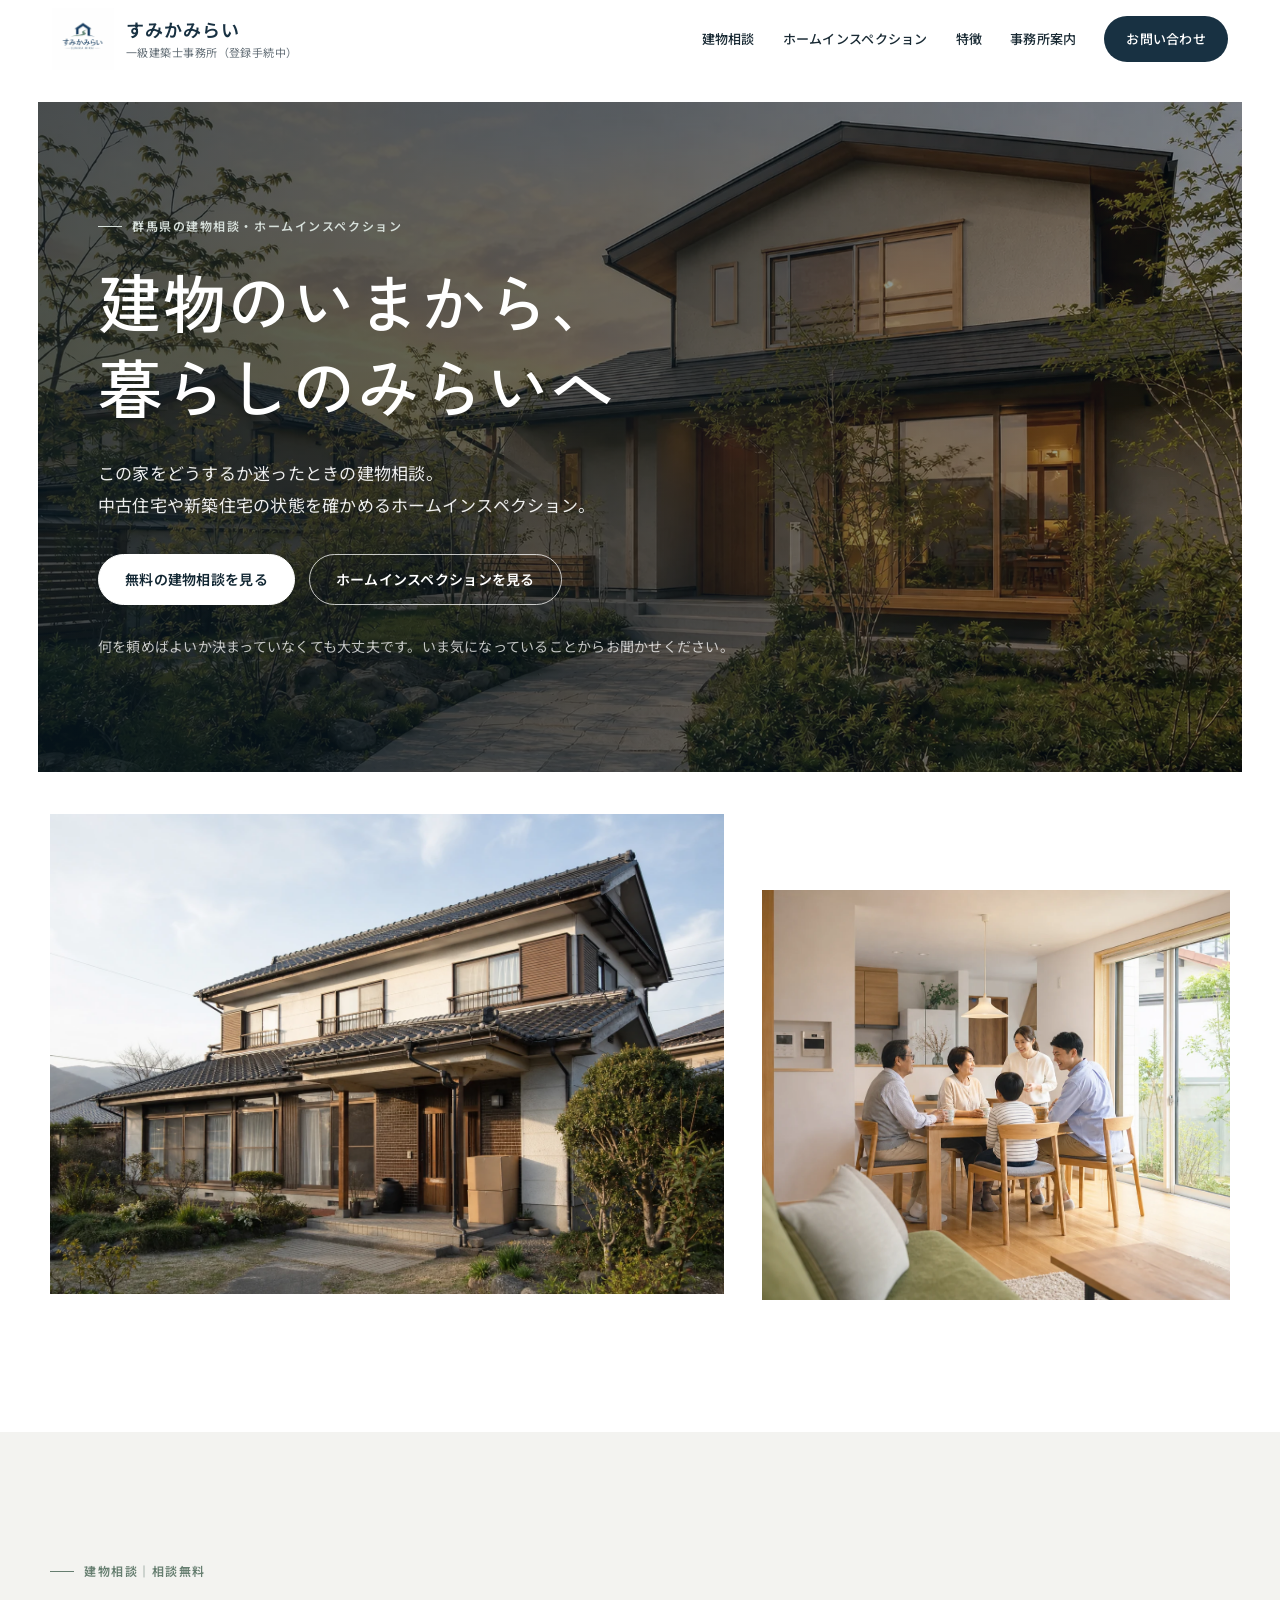
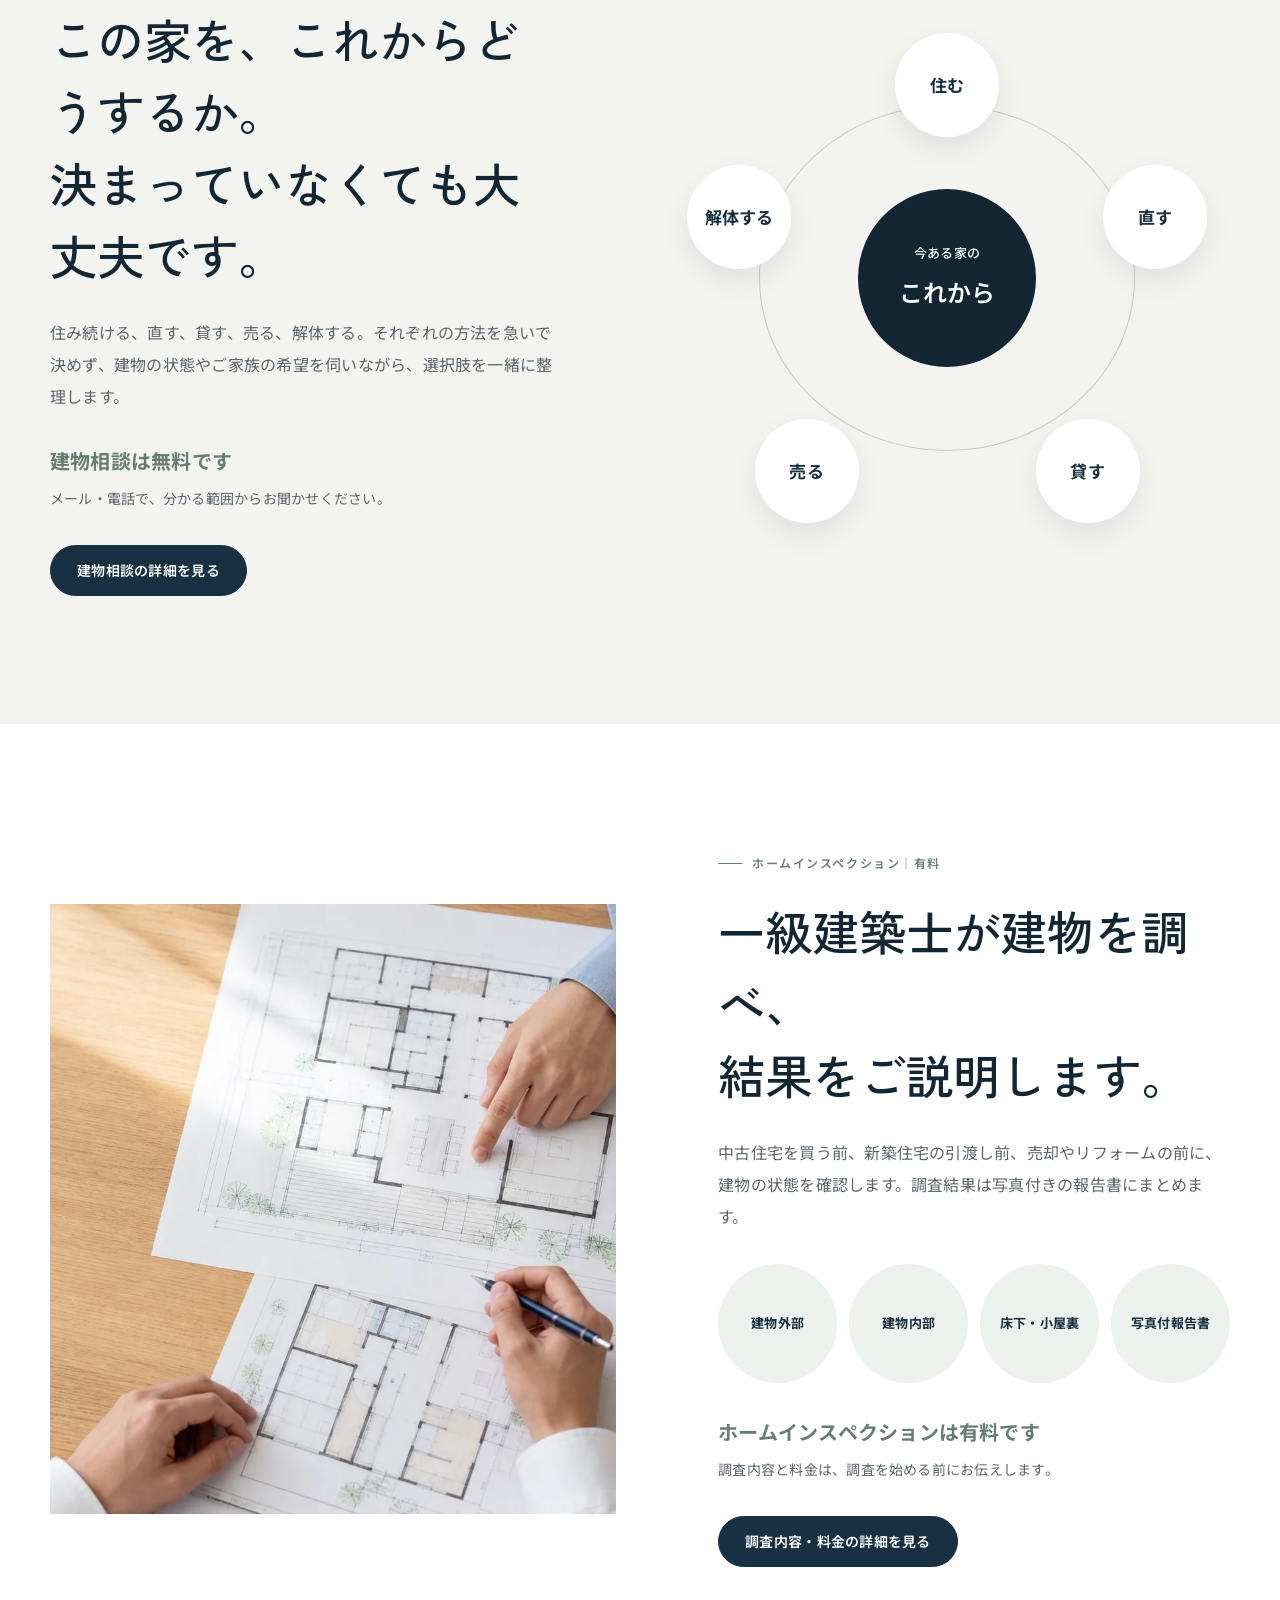
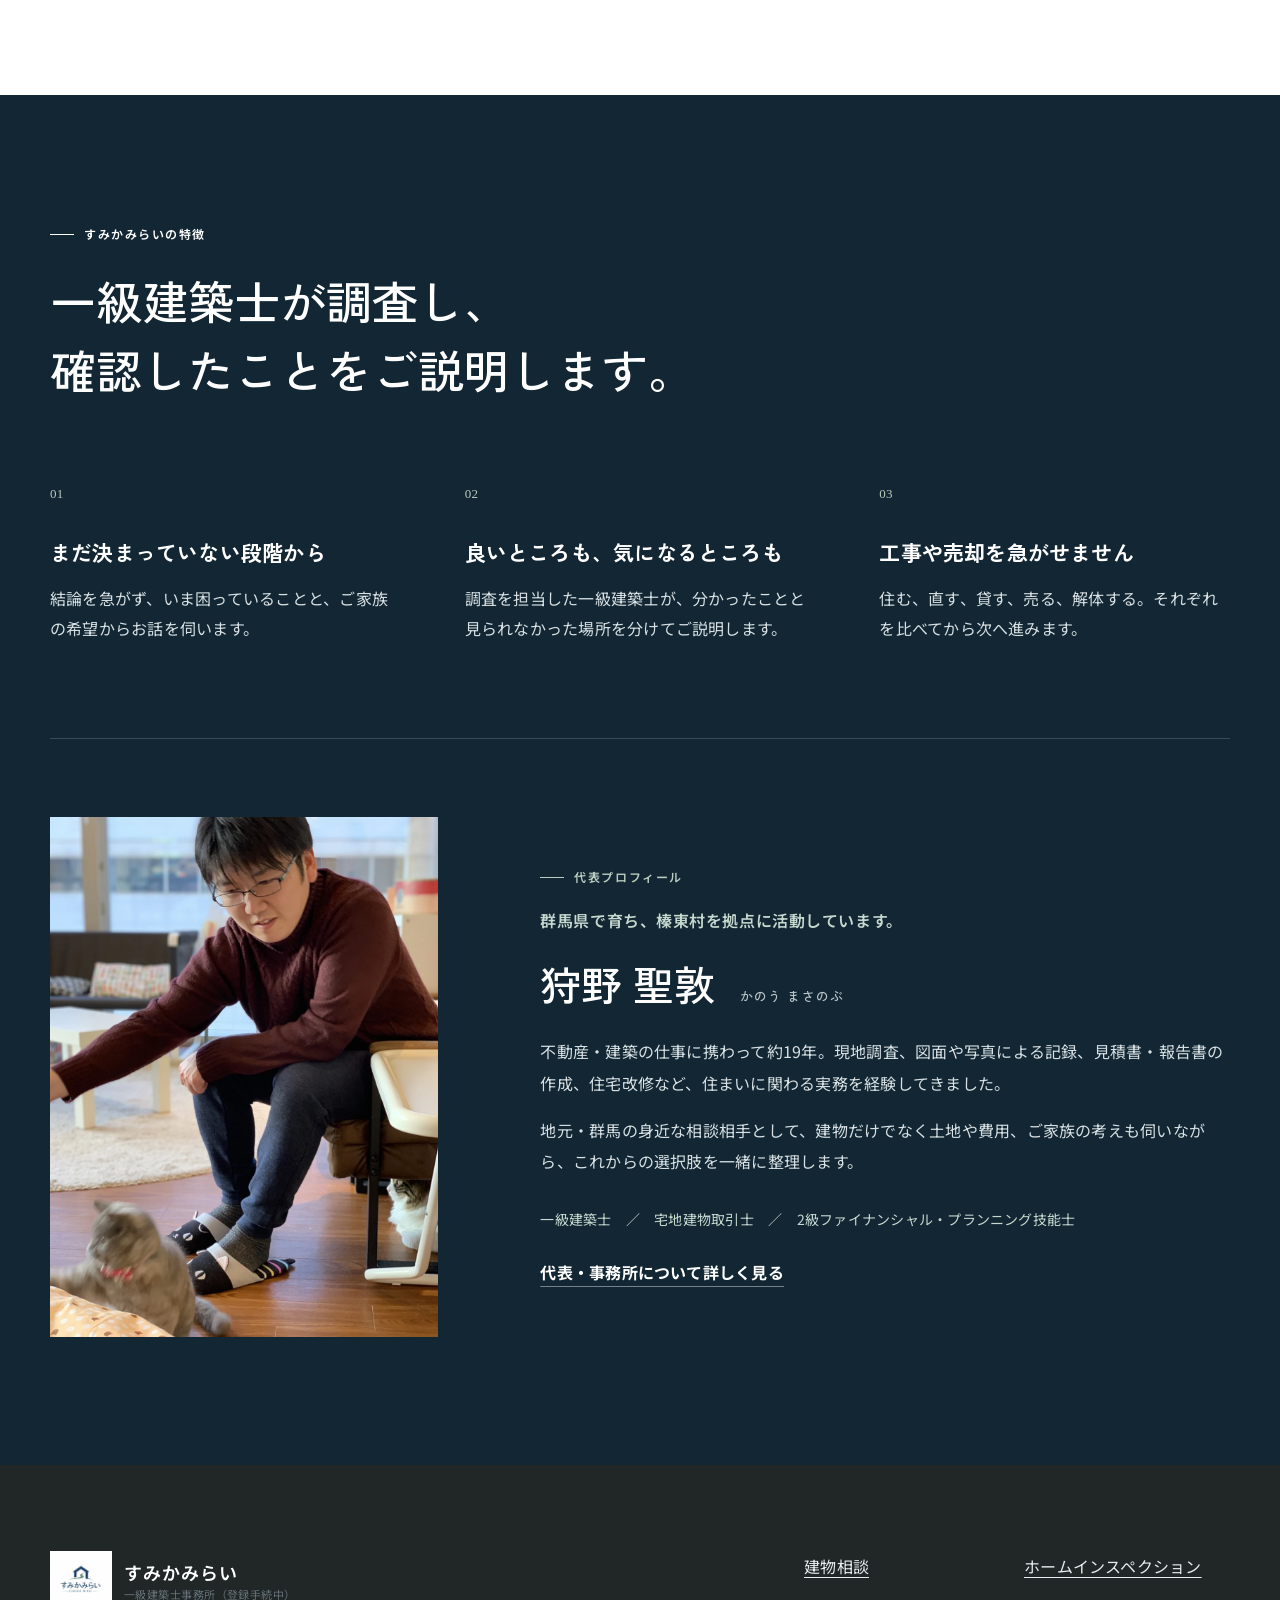
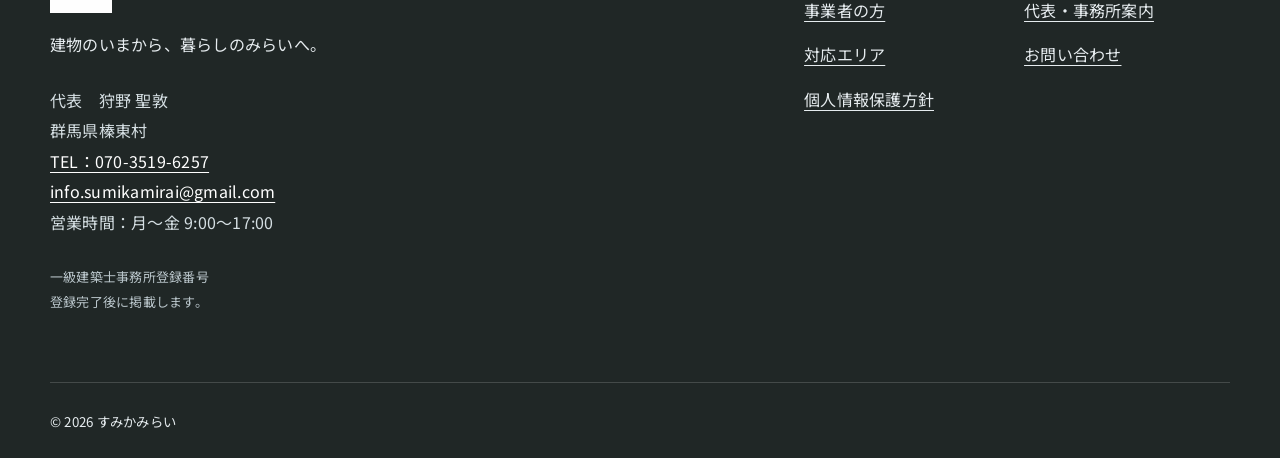
==== commit 8269fd4a: "Add files via upload" ====
--- a/index.html
+++ b/index.html
@@ -1,2 +1,122 @@
 <!doctype html>
-<html lang="ja"><head><meta charset="utf-8"><meta name="viewport" content="width=device-width, initial-scale=1"><title>ページが見つかりません｜すみかみらい</title><meta name="description" content="お探しのページが見つかりません。すみかみらいのトップページから、住宅診断や住まい相談の情報をご覧ください。"><meta name="robots" content="noindex"><link rel="icon" href="assets/images/logo-sumikamirai.png" type="image/png"><link rel="preconnect" href="https://fonts.googleapis.com"><link rel="preconnect" href="https://fonts.gstatic.com" crossorigin><link href="https://fonts.googleapis.com/css2?family=Noto+Sans+JP:wght@400;500;600;700&amp;family=Zen+Kaku+Gothic+New:wght@500;600;700&amp;display=swap" rel="stylesheet"><link rel="stylesheet" href="assets/css/style.css?v=17"></head><body><main id="main"><section class="hero"><div class="hero-inner" style="grid-template-columns:1fr;min-height:100vh"><div class="hero-copy"><p class="eyebrow">404 NOT FOUND</p><h1>ページが見つかりません。</h1><p class="hero-lead">URLが変更されたか、ページが削除された可能性があります。</p><div class="button-row"><a class="button primary" href="index.html">トップページへ戻る</a></div></div></div></section></main></body></html>
+<html lang="ja">
+<head>
+  <meta charset="utf-8">
+  <meta name="viewport" content="width=device-width, initial-scale=1">
+  <title>群馬県の建物相談・ホームインスペクション｜すみかみらい</title>
+  <meta name="description" content="建物のいまから、暮らしのみらいへ。群馬県榛東村を拠点に、無料の建物相談と有料のホームインスペクションを行います。住む、直す、貸す、売る、解体する前のご相談に対応します。">
+  <link rel="canonical" href="https://infosumikamirai-bot.github.io/co.jp/">
+  <meta property="og:type" content="website">
+  <meta property="og:title" content="群馬県の建物相談・ホームインスペクション｜すみかみらい">
+  <meta property="og:description" content="建物のいまから、暮らしのみらいへ。無料の建物相談と有料のホームインスペクションをご案内します。">
+  <meta property="og:locale" content="ja_JP">
+  <meta property="og:url" content="https://infosumikamirai-bot.github.io/co.jp/">
+  <meta property="og:image" content="https://infosumikamirai-bot.github.io/co.jp/assets/images/future-home-sunset.png">
+  <meta property="og:image:width" content="1727">
+  <meta property="og:image:height" content="911">
+  <meta property="og:image:alt" content="夕暮れの光と緑に包まれた住まい">
+  <meta name="twitter:card" content="summary_large_image">
+  <meta name="twitter:image" content="https://infosumikamirai-bot.github.io/co.jp/assets/images/future-home-sunset.png">
+  <link rel="icon" href="assets/images/logo-sumikamirai.png" type="image/png">
+  <link rel="preconnect" href="https://fonts.googleapis.com">
+  <link rel="preconnect" href="https://fonts.gstatic.com" crossorigin>
+  <link href="https://fonts.googleapis.com/css2?family=Noto+Sans+JP:wght@400;500;600;700&amp;family=Zen+Kaku+Gothic+New:wght@500;600;700&amp;display=swap" rel="stylesheet">
+  <link rel="stylesheet" href="assets/css/style.css?v=17">
+  <link rel="preload" as="image" href="assets/images/future-home-sunset.webp" type="image/webp">
+  <script type="application/ld+json">{"@context":"https://schema.org","@type":"ProfessionalService","name":"すみかみらい 一級建築士事務所","description":"群馬県を拠点とする建物相談とホームインスペクションの窓口","url":"https://infosumikamirai-bot.github.io/co.jp/","email":"info.sumikamirai@gmail.com","telephone":"070-3519-6257","address":{"@type":"PostalAddress","addressLocality":"榛東村","addressRegion":"群馬県","addressCountry":"JP"},"openingHours":"Mo-Fr 09:00-17:00","areaServed":["群馬県","栃木県","長野県","埼玉県","東京都"],"knowsAbout":["建物相談","戸建住宅のホームインスペクション","新築住宅の内覧会同行","既存住宅状況調査","リフォーム","空き家","相続住宅","建物活用"]}</script>
+  <script src="assets/js/main.js" defer></script>
+</head>
+<body>
+  <a class="skip-link" href="#main">本文へ移動</a>
+  <header class="site-header" id="top">
+    <div class="header-inner">
+      <a class="brand" href="index.html" aria-label="すみかみらい トップページへ">
+        <img class="brand-logo" src="assets/images/logo-sumikamirai.png" width="1024" height="1024" alt="すみかみらい SUMIKA MIRAI">
+        <span class="brand-office"><strong>すみかみらい</strong><small>一級建築士事務所（登録手続中）</small></span>
+      </a>
+      <button class="menu-button" type="button" aria-expanded="false" aria-controls="global-nav"><span>メニュー</span><i aria-hidden="true"></i></button>
+      <nav id="global-nav" class="global-nav" aria-label="メインメニュー">
+        <a href="#building-consultation">建物相談</a><a href="#home-inspection">ホームインスペクション</a><a href="#about">特徴</a><a href="office.html">事務所案内</a><a class="nav-contact" href="individual.html#individual-contact">お問い合わせ</a>
+      </nav>
+    </div>
+  </header>
+
+  <main id="main">
+    <section class="top-cover" aria-labelledby="hero-title">
+      <div class="hero hero--revised">
+        <div class="hero-inner">
+          <div class="hero-copy">
+            <p class="eyebrow">群馬県の建物相談・ホームインスペクション</p>
+            <h1 id="hero-title"><span class="hero-title-line">建物のいまから、</span><span class="hero-title-line">暮らしのみらいへ</span></h1>
+            <p class="hero-lead"><span class="hero-lead-line">この家をどうするか迷ったときの建物相談。</span><span class="hero-lead-line">中古住宅や新築住宅の状態を確かめるホームインスペクション。</span></p>
+            <div class="button-row"><a class="button primary" href="individual.html">無料の建物相談を見る</a><a class="button secondary" href="home-inspection.html">ホームインスペクションを見る</a></div>
+            <p class="hero-note">何を頼めばよいか決まっていなくても大丈夫です。いま気になっていることからお聞かせください。</p>
+          </div>
+        </div>
+      </div>
+      <div class="cover-stories" aria-label="今ある家とこれからの暮らし">
+        <div class="cover-stories-inner">
+          <figure><img src="assets/images/home-present-choice-v2.webp" width="1536" height="1024" loading="lazy" alt="これからの使い方を考える、手入れされた既存の戸建住宅"></figure>
+          <figure><img src="assets/images/new-home-family-gathering-v2.webp" width="1535" height="1024" loading="lazy" alt="明るい新築住宅のダイニングに三世代の家族が集まる様子"></figure>
+        </div>
+      </div>
+    </section>
+
+    <section class="section service-pillar service-pillar--consultation" id="building-consultation" aria-labelledby="building-consultation-title">
+      <div class="section-inner service-pillar-inner">
+        <div class="service-pillar-copy">
+          <p class="eyebrow">建物相談｜相談無料</p>
+          <h2 id="building-consultation-title">この家を、これからどうするか。<br>決まっていなくても大丈夫です。</h2>
+          <p>住み続ける、直す、貸す、売る、解体する。それぞれの方法を急いで決めず、建物の状態やご家族の希望を伺いながら、選択肢を一緒に整理します。</p>
+          <p class="service-status service-status--free"><strong>建物相談は無料です</strong><span>メール・電話で、分かる範囲からお聞かせください。</span></p>
+          <a class="button primary" href="individual.html">建物相談の詳細を見る</a>
+        </div>
+        <div class="decision-diagram" aria-label="建物相談で一緒に整理する5つの選択肢">
+          <p class="decision-center"><small>今ある家の</small><strong>これから</strong></p>
+          <ul><li>住む</li><li>直す</li><li>貸す</li><li>売る</li><li>解体する</li></ul>
+        </div>
+      </div>
+    </section>
+
+    <section class="section service-pillar service-pillar--inspection" id="home-inspection" aria-labelledby="home-inspection-title">
+      <div class="section-inner service-pillar-inner service-pillar-inner--reverse">
+        <figure class="service-pillar-photo"><img src="assets/images/planning-review-concept.webp" width="1717" height="916" loading="lazy" alt="一級建築士が建築図面と調査資料を確認する様子"></figure>
+        <div class="service-pillar-copy">
+          <p class="eyebrow">ホームインスペクション｜有料</p>
+          <h2 id="home-inspection-title">一級建築士が建物を調べ、<br>結果をご説明します。</h2>
+          <p>中古住宅を買う前、新築住宅の引渡し前、売却やリフォームの前に、建物の状態を確認します。調査結果は写真付きの報告書にまとめます。</p>
+          <ul class="inspection-summary-visual" aria-label="主な調査と報告"><li>建物外部</li><li>建物内部</li><li>床下・小屋裏</li><li>写真付報告書</li></ul>
+          <p class="service-status service-status--paid"><strong>ホームインスペクションは有料です</strong><span>調査内容と料金は、調査を始める前にお伝えします。</span></p>
+          <a class="button primary" href="home-inspection.html">調査内容・料金の詳細を見る</a>
+        </div>
+      </div>
+    </section>
+
+    <section class="section about" id="about" aria-labelledby="about-title">
+      <div class="section-inner">
+        <div class="section-heading"><p class="eyebrow">すみかみらいの特徴</p><h2 id="about-title">一級建築士が調査し、<br>確認したことをご説明します。</h2></div>
+        <div class="feature-grid">
+          <article><span>01</span><h3>まだ決まっていない段階から</h3><p>結論を急がず、いま困っていることと、ご家族の希望からお話を伺います。</p></article>
+          <article><span>02</span><h3>良いところも、気になるところも</h3><p>調査を担当した一級建築士が、分かったことと見られなかった場所を分けてご説明します。</p></article>
+          <article><span>03</span><h3>工事や売却を急がせません</h3><p>住む、直す、貸す、売る、解体する。それぞれを比べてから次へ進みます。</p></article>
+        </div>
+        <div class="local-profile">
+          <figure class="local-profile-photo"><img src="assets/images/profile-kano-gunma-v1.webp" width="1108" height="1478" loading="lazy" alt="すみかみらい代表 狩野聖敦"></figure>
+          <div class="local-profile-copy">
+            <p class="eyebrow">代表プロフィール</p>
+            <p class="local-profile-origin">群馬県で育ち、榛東村を拠点に活動しています。</p>
+            <h3>狩野 聖敦 <small>かのう まさのぶ</small></h3>
+            <p>不動産・建築の仕事に携わって約19年。現地調査、図面や写真による記録、見積書・報告書の作成、住宅改修など、住まいに関わる実務を経験してきました。</p>
+            <p>地元・群馬の身近な相談相手として、建物だけでなく土地や費用、ご家族の考えも伺いながら、これからの選択肢を一緒に整理します。</p>
+            <p class="local-profile-qualifications">一級建築士　／　宅地建物取引士　／　2級ファイナンシャル・プランニング技能士</p>
+            <a class="local-profile-link" href="office.html">代表・事務所について詳しく見る</a>
+          </div>
+        </div>
+      </div>
+    </section>
+  </main>
+
+  <footer class="site-footer"><div class="footer-inner"><div><a class="brand footer-brand" href="index.html"><img class="brand-logo" src="assets/images/logo-sumikamirai.png" width="1024" height="1024" alt="すみかみらい SUMIKA MIRAI"><span class="brand-office"><strong>すみかみらい</strong><small>一級建築士事務所（登録手続中）</small></span></a><p>建物のいまから、暮らしのみらいへ。</p><address class="footer-contact">代表　狩野 聖敦<br>群馬県榛東村<br><a href="tel:07035196257">TEL：070-3519-6257</a><br><a href="mailto:info.sumikamirai@gmail.com">info.sumikamirai@gmail.com</a><br>営業時間：月〜金 9:00〜17:00</address><p class="footer-todo">一級建築士事務所登録番号<br>登録完了後に掲載します。</p></div><nav aria-label="フッターメニュー"><a href="individual.html">建物相談</a><a href="home-inspection.html">ホームインスペクション</a><a href="business.html">事業者の方</a><a href="office.html">代表・事務所案内</a><a href="area.html">対応エリア</a><a href="individual.html#individual-contact">お問い合わせ</a><a href="privacy.html">個人情報保護方針</a></nav></div><div class="copyright"><small>© <span id="current-year"></span> すみかみらい</small></div></footer>
+  <a class="mobile-contact" href="individual.html#individual-contact">無料で建物相談をする</a>
+</body>
+</html>
--- a/assets/css/style.css
+++ b/assets/css/style.css
@@ -1,4 +1,4 @@
-:root{--navy:#17324a;--navy-deep:#0f2638;--green:#587568;--green-pale:#d8ded8;--paper:#d8cebe;--white:#fff;--ink:#202d35;--muted:#536067;--line:#c8c0b5;--error:#a33434;--max:1160px;--shadow:0 12px 32px rgba(23,50,74,.12)}
+:root{--navy:#17324a;--navy-deep:#0f2638;--green:#587568;--green-pale:#e8eee9;--paper:#f3eee5;--white:#fffdfa;--ink:#202d35;--muted:#536067;--line:#d8d1c7;--error:#a33434;--max:1160px;--shadow:0 12px 32px rgba(23,50,74,.10)}
 *,*::before,*::after{box-sizing:border-box}html{scroll-behavior:smooth;scroll-padding-top:88px}body{margin:0;color:var(--ink);background:var(--white);font-family:-apple-system,BlinkMacSystemFont,"Hiragino Kaku Gothic ProN","Yu Gothic",Meiryo,sans-serif;font-size:16px;line-height:1.9;letter-spacing:.025em}body.menu-open{overflow:hidden}a{color:inherit}button,input,select,textarea{font:inherit}button{cursor:pointer}img{max-width:100%;height:auto}.skip-link{position:fixed;z-index:1000;top:8px;left:8px;padding:.6rem 1rem;transform:translateY(-150%);background:var(--navy);color:#fff}.skip-link:focus{transform:none}:focus-visible{outline:3px solid #d08a27;outline-offset:3px}.site-header{position:sticky;z-index:100;top:0;background:rgba(255,255,255,.97);border-bottom:1px solid var(--line)}.header-inner{max-width:1320px;margin:auto;min-height:80px;padding:0 28px;display:flex;align-items:center;justify-content:space-between;gap:24px}.brand{display:flex;align-items:center;gap:12px;text-decoration:none;line-height:1.2}.brand-mark{display:grid;place-items:center;width:42px;height:42px;background:var(--navy);color:#fff;font-family:serif;font-size:21px}.brand strong{display:block;color:var(--navy);font-size:19px;letter-spacing:.08em}.brand small{display:block;margin-top:5px;color:var(--muted);font-size:11px;letter-spacing:.08em}.global-nav{display:flex;align-items:center;gap:26px}.global-nav a{text-decoration:none;font-size:14px;font-weight:600}.global-nav a:not(.nav-contact):hover{text-decoration:underline;text-underline-offset:6px}.nav-contact{padding:10px 18px;background:var(--navy);color:#fff}.menu-button{display:none;border:0;background:transparent;color:var(--navy);font-weight:700}.menu-button i,.menu-button i::before,.menu-button i::after{display:block;width:24px;height:2px;background:currentColor;content:"";transition:.2s}.menu-button i{position:relative;margin:7px auto 0}.menu-button i::before{position:absolute;top:-7px}.menu-button i::after{position:absolute;top:7px}.hero{background:var(--paper);border-bottom:1px solid var(--line)}.hero-inner{max-width:1320px;min-height:660px;margin:auto;padding:88px 7vw;display:grid;grid-template-columns:minmax(0,1.15fr) minmax(350px,.85fr);align-items:center;gap:7vw}.eyebrow{margin:0 0 18px;color:var(--green);font-size:13px;font-weight:800;letter-spacing:.18em}.hero h1{margin:0;color:var(--navy-deep);font-family:"Yu Mincho","Hiragino Mincho ProN",serif;font-size:clamp(40px,5vw,68px);font-weight:600;line-height:1.45;letter-spacing:.07em}.hero-lead{margin:28px 0 0;font-size:18px;line-height:2}.button-row{display:flex;gap:14px;margin:34px 0 0}.button{min-height:52px;padding:12px 24px;border:1px solid var(--navy);display:inline-flex;align-items:center;justify-content:center;text-decoration:none;font-weight:700;letter-spacing:.04em;transition:.2s}.button.primary{background:var(--navy);color:#fff}.button.primary:hover{background:var(--green);border-color:var(--green)}.button.secondary{background:transparent;color:var(--navy)}.button.secondary:hover{background:var(--green-pale)}.hero-note{max-width:640px;margin:28px 0 0;color:var(--muted);font-size:14px}.hero-visual{position:relative;min-height:410px;padding:48px;background:var(--navy-deep);color:#fff;display:flex;flex-direction:column;justify-content:center;box-shadow:18px 18px 0 var(--green-pale)}.hero-visual::before{position:absolute;inset:18px;border:1px solid rgba(255,255,255,.28);content:""}.hero-visual p,.hero-visual strong,.decision-lines{position:relative}.hero-visual p{margin:0 0 24px;color:#dfe9e4;font-size:14px}.decision-lines{display:grid;grid-template-columns:1fr 1fr;gap:0;border-top:1px solid rgba(255,255,255,.25);border-left:1px solid rgba(255,255,255,.25)}.decision-lines span{padding:12px;border-right:1px solid rgba(255,255,255,.25);border-bottom:1px solid rgba(255,255,255,.25);font-size:14px}.decision-lines span:last-child{grid-column:1/-1}.hero-visual strong{margin-top:28px;font-family:"Yu Mincho",serif;font-size:20px;letter-spacing:.08em}.section{padding:110px 28px}.section-inner{max-width:var(--max);margin:auto}.section-inner.split{display:grid;grid-template-columns:minmax(260px,.72fr) minmax(0,1.28fr);gap:9vw}.section-heading h2{margin:0;color:var(--navy-deep);font-family:"Yu Mincho","Hiragino Mincho ProN",serif;font-size:clamp(31px,4vw,48px);font-weight:600;line-height:1.55;letter-spacing:.06em}.section-heading>p:last-child{max-width:600px;margin:24px 0 0;color:var(--muted)}.section-heading.wide{margin-bottom:58px}.concerns{background:#fff}.concern-list{margin:0;padding:0;list-style:none;border-top:1px solid var(--line)}.concern-list li{min-height:76px;padding:18px 8px;display:flex;align-items:center;gap:24px;border-bottom:1px solid var(--line);font-size:18px;font-weight:600}.concern-list span{color:var(--green);font-family:serif;font-size:13px}.services{background:var(--paper)}.service-list{border-top:1px solid var(--navy)}.service-list article{padding:34px 0;display:grid;grid-template-columns:80px 1fr;border-bottom:1px solid var(--line)}.service-list b{color:var(--green);font-family:serif;font-size:15px}.service-list h3{margin:0 0 10px;color:var(--navy);font-size:22px}.service-list p{max-width:850px;margin:0;color:var(--muted)}.about{background:var(--navy-deep);color:#fff}.about .section-heading h2,.about .eyebrow{color:#fff}.feature-grid{margin-top:60px;display:grid;grid-template-columns:repeat(3,1fr);gap:0;border-top:1px solid rgba(255,255,255,.25);border-left:1px solid rgba(255,255,255,.25)}.feature-grid article{padding:42px;border-right:1px solid rgba(255,255,255,.25);border-bottom:1px solid rgba(255,255,255,.25)}.feature-grid span{color:#b9ccbf;font-family:serif}.feature-grid h3{margin:35px 0 16px;font-size:21px}.feature-grid p{margin:0;color:#d8e0e4}.flow-list{margin:0;padding:0;display:grid;grid-template-columns:repeat(5,1fr);list-style:none;border-top:1px solid var(--line);border-left:1px solid var(--line)}.flow-list li{padding:28px 22px;border-right:1px solid var(--line);border-bottom:1px solid var(--line)}.flow-list b{color:var(--green);font-family:serif}.flow-list h3{margin:38px 0 12px;color:var(--navy);font-size:18px}.flow-list p{margin:0;color:var(--muted);font-size:14px}.profile{background:var(--green-pale)}.profile-grid{display:grid;grid-template-columns:minmax(280px,.78fr) minmax(0,1.22fr);gap:8vw;align-items:center}.profile-photo{aspect-ratio:4/5;background:#cad5cf;display:grid;place-items:center;text-align:center;color:var(--navy);border:1px solid #b5c4bc}.profile-photo small{font-size:12px}.profile h2{margin:0 0 28px;color:var(--navy-deep);font-family:"Yu Mincho",serif;font-size:clamp(31px,4vw,48px);font-weight:600;line-height:1.55}.todo-note{padding:12px 16px;background:#fff4d9;border-left:4px solid #c18a25;color:#594714;font-size:14px}.area-list{margin:0;padding:0;display:grid;grid-template-columns:repeat(2,1fr);list-style:none;border-top:1px solid var(--line);border-left:1px solid var(--line)}.area-list li{padding:20px 24px;border-right:1px solid var(--line);border-bottom:1px solid var(--line);font-weight:600}.narrow{max-width:920px}.faq{background:var(--paper)}.faq-list{border-top:1px solid var(--navy)}.faq-list details{border-bottom:1px solid var(--line)}.faq-list summary{position:relative;padding:25px 58px 25px 52px;cursor:pointer;color:var(--navy);font-weight:700;list-style:none}.faq-list summary::-webkit-details-marker{display:none}.faq-list summary::before{position:absolute;left:8px;color:var(--green);content:"Q";font-family:serif;font-size:20px}.faq-list summary::after{position:absolute;right:16px;content:"＋";font-size:20px;font-weight:400}.faq-list details[open] summary::after{content:"−"}.faq-list details p{margin:0;padding:0 52px 25px;color:var(--muted)}.contact{background:#fff}.step-indicator{margin:0 0 46px;padding:0;display:grid;grid-template-columns:repeat(4,1fr);list-style:none}.step-indicator li{position:relative;padding:0 8px;text-align:center;color:var(--muted);font-size:13px}.step-indicator li::before{position:absolute;z-index:0;top:17px;left:0;width:100%;height:1px;background:var(--line);content:""}.step-indicator span{position:relative;z-index:1;width:36px;height:36px;margin:0 auto 7px;display:grid;place-items:center;background:var(--white);border:1px solid var(--line);border-radius:50%;font-weight:700}.step-indicator li.active{color:var(--navy);font-weight:700}.step-indicator li.active span{background:var(--navy);border-color:var(--navy);color:#fff}.form-step{display:none;margin:0;padding:0;border:0}.form-step.active{display:block}.form-step legend,.confirmation h3{width:100%;margin:0 0 28px;color:var(--navy);font-size:24px;font-weight:700}.form-step legend span{display:block;color:var(--muted);font-size:14px;font-weight:400}.choice-grid{display:grid;grid-template-columns:repeat(2,1fr);gap:12px}.choice-grid label{cursor:pointer}.choice-grid input{position:absolute;opacity:0}.choice-grid span{min-height:70px;padding:14px 18px;display:flex;align-items:center;border:1px solid var(--line);font-weight:600;line-height:1.5}.choice-grid input:focus-visible+span{outline:3px solid #d08a27;outline-offset:2px}.choice-grid input:checked+span{background:var(--green-pale);border:2px solid var(--green);color:var(--navy)}.choice-grid small{font-weight:400}.form-grid{display:grid;grid-template-columns:repeat(2,1fr);gap:22px}.form-grid label{font-weight:700}.form-grid label.full{grid-column:1/-1}.required{margin-left:8px;padding:2px 6px;background:var(--error);color:#fff;font-size:11px}input,select,textarea{width:100%;margin-top:7px;padding:13px 14px;border:1px solid #9da8ae;background:#fff;color:var(--ink);border-radius:0}textarea{resize:vertical}.consent{margin-top:28px;display:flex;align-items:flex-start;gap:12px}.consent input{width:22px;height:22px;margin-top:4px}.field-error,.form-status{color:var(--error);font-weight:700}.field-error:empty,.form-status:empty{display:none}.form-status{margin-bottom:20px;padding:12px 16px;background:#fff0f0;border-left:4px solid var(--error)}.form-actions{margin-top:38px;display:flex;justify-content:center;gap:14px}.confirmation dl{margin:0;border-top:1px solid var(--line)}.confirmation dl div{padding:18px 8px;display:grid;grid-template-columns:200px 1fr;border-bottom:1px solid var(--line)}.confirmation dt{font-weight:700}.confirmation dd{margin:0;white-space:pre-wrap}.site-footer{padding:72px 28px 0;background:var(--navy-deep);color:#e6ecef}.footer-inner{max-width:var(--max);margin:auto;display:grid;grid-template-columns:1.2fr .8fr;gap:9vw}.footer-brand .brand-mark{background:#fff;color:var(--navy)}.footer-brand strong{color:#fff}.footer-brand small{color:#c1ced4}.footer-todo{margin-top:28px;color:#b9c5ca;font-size:13px}.footer-inner nav{display:grid;grid-template-columns:1fr 1fr;align-content:start;gap:14px}.footer-inner nav a{text-underline-offset:4px}.copyright{max-width:var(--max);margin:55px auto 0;padding:22px 0;border-top:1px solid rgba(255,255,255,.16)}.mobile-contact{display:none}
 @media(max-width:1000px){.global-nav{gap:14px}.global-nav a{font-size:12px}.hero-inner{min-height:600px;grid-template-columns:1fr .75fr;gap:5vw;padding:70px 4vw}.hero-visual{padding:38px}.feature-grid{grid-template-columns:1fr}.flow-list{grid-template-columns:repeat(3,1fr)}}
 @media(max-width:800px){html{scroll-padding-top:70px}.header-inner{min-height:70px;padding:0 18px}.brand strong{font-size:17px}.brand small{font-size:10px}.menu-button{display:block}.global-nav{position:fixed;inset:70px 0 auto;max-height:calc(100vh - 70px);padding:24px;display:none;flex-direction:column;align-items:stretch;gap:0;overflow:auto;background:#fff;border-bottom:1px solid var(--line);box-shadow:var(--shadow)}.global-nav.open{display:flex}.global-nav a{padding:14px;border-bottom:1px solid var(--line);font-size:16px}.nav-contact{margin-top:14px;text-align:center}.menu-button[aria-expanded="true"] i{background:transparent}.menu-button[aria-expanded="true"] i::before{top:0;transform:rotate(45deg)}.menu-button[aria-expanded="true"] i::after{top:0;transform:rotate(-45deg)}.hero-inner{min-height:auto;padding:64px 24px 78px;grid-template-columns:1fr}.hero-visual{min-height:330px}.section{padding:78px 22px}.section-inner.split{grid-template-columns:1fr;gap:46px}.section-heading.wide{margin-bottom:40px}.service-list article{grid-template-columns:52px 1fr}.feature-grid{margin-top:42px}.flow-list{grid-template-columns:1fr 1fr}.profile-grid{grid-template-columns:1fr}.profile-photo{max-width:420px;width:100%}.footer-inner{grid-template-columns:1fr}.mobile-contact{position:fixed;z-index:90;right:14px;bottom:14px;padding:13px 18px;display:block;background:var(--navy);color:#fff;text-decoration:none;font-weight:700;box-shadow:var(--shadow)}}
@@ -40,3 +40,365 @@
 @media(max-width:1000px){.hero--revised .hero-inner{grid-template-columns:minmax(0,1.2fr) minmax(300px,.8fr);gap:4vw}.hero--revised h1{font-size:46px}.service-card-grid,.situation-grid{grid-template-columns:repeat(2,1fr)}}
 @media(max-width:800px){.hero--revised .hero-inner,.page-intro-inner,.scope-layout{grid-template-columns:1fr}.hero--revised .hero-title-line{white-space:normal}.audience-gateway{margin-top:0;padding:0}.audience-gateway-inner{grid-template-columns:1fr;border-right:0;border-left:0;box-shadow:none}.audience-gateway a{min-height:auto}.audience-gateway a+a{border-top:1px solid var(--line);border-left:0}.page-intro-inner{min-height:auto;padding:60px 24px 78px}.page-intro figure{min-height:340px}.scope-photo{min-height:360px}.fee-summary{grid-template-columns:1fr}.service-card-grid,.situation-grid{grid-template-columns:1fr 1fr}}
 @media(max-width:540px){.service-card-grid,.situation-grid,.scope-grid,.qualification-list{grid-template-columns:1fr}.service-card-grid article,.situation-grid article{padding:28px 22px}.audience-gateway a{padding:22px 20px}.audience-gateway strong{font-size:17px}.page-intro h1{font-size:32px;line-height:1.45}.page-intro figure,.scope-photo{min-height:290px;box-shadow:10px 10px 0 rgba(88,117,104,.28)}.check-panel li,.office-data-list div{grid-template-columns:1fr;gap:5px}.fee-summary article{padding:25px 22px}.fee-summary strong{font-size:27px}}
+
+/* 2026-07 brighter top page and photographic header */
+.hero--revised{position:relative;isolation:isolate;overflow:hidden;background:var(--white);border-bottom:1px solid var(--line)}
+.hero--revised::before{position:absolute;z-index:-2;inset:0;background:url("../images/future-home-sunset.webp") center 56%/cover no-repeat;opacity:.42;filter:saturate(.88) contrast(.96);content:""}
+.hero--revised::after{position:absolute;z-index:-1;inset:0;background:linear-gradient(90deg,rgba(255,253,250,.87) 0%,rgba(255,253,250,.72) 48%,rgba(255,253,250,.30) 100%);content:""}
+.hero--revised .hero-inner{max-width:var(--max);min-height:620px;padding:96px 28px;display:block}
+.hero--revised .hero-copy{max-width:760px}
+.hero--revised .hero-lead{max-width:690px}
+.hero--revised .hero-note{color:#42515a}
+.concerns{padding-bottom:72px;background:var(--white)}
+.image-story{padding:0 28px 104px;background:var(--white)}
+.image-story-inner{max-width:var(--max);margin:auto;display:grid;grid-template-columns:minmax(0,1.35fr) minmax(300px,.65fr);gap:18px}
+.image-story figure{position:relative;min-height:410px;margin:0;overflow:hidden;background:var(--paper)}
+.image-story img{position:absolute;inset:0;width:100%;height:100%;object-fit:cover}
+.image-story figure::after{position:absolute;inset:auto 0 0;height:42%;background:linear-gradient(to top,rgba(15,38,56,.78),transparent);content:""}
+.image-story figcaption{position:absolute;z-index:1;right:26px;bottom:22px;left:26px;color:#fff;font-size:17px;font-weight:700;line-height:1.6}
+.image-story figcaption small{display:block;margin-top:3px;font-size:10px;font-weight:400}
+@media(max-width:800px){.hero--revised .hero-inner{min-height:560px;padding:76px 24px}.hero--revised::before{background-position:64% center;opacity:.32}.hero--revised::after{background:rgba(255,253,250,.70)}.image-story{padding:0 22px 78px}.image-story-inner{grid-template-columns:1fr}.image-story figure{min-height:340px}}
+@media(max-width:540px){.hero--revised .hero-inner{min-height:520px;padding:64px 18px 72px}.hero--revised::before{background-position:68% center;opacity:.30}.image-story{padding:0 18px 68px}.image-story figure{min-height:280px}.image-story figcaption{right:18px;bottom:16px;left:18px;font-size:15px}}
+
+/* 2026-07 typography, line breaks and inspection details */
+h1,h2,h3,.hero h1,.section-heading h2,.profile h2,.inspection-contact h2,.report-box h3{font-family:"Zen Kaku Gothic New","Noto Sans JP","Yu Gothic",sans-serif!important;font-feature-settings:"palt" 1;letter-spacing:0}
+.hero-title-line,.hero-lead-line,.heading-line{display:block}
+.hero--revised .hero-lead{max-width:820px}
+.concerns .section-inner.split,.area .section-inner.split{grid-template-columns:minmax(360px,.9fr) minmax(0,1.1fr);gap:7vw}
+.concerns .section-heading h2,.area .section-heading h2{font-size:clamp(30px,3vw,40px)}
+.concerns .heading-line,.area .heading-line{white-space:nowrap}
+.service-card-grid.one-stop-grid{grid-template-columns:repeat(4,1fr)}
+.scope-grid-detailed{grid-template-columns:1fr}
+.scope-grid-detailed li{display:block}
+.scope-grid-detailed strong{display:block;color:var(--navy)}
+.scope-grid-detailed span{display:block;margin-top:4px;color:var(--muted);font-size:14px;font-weight:400}
+.inspection-grid.inspection-grid-detailed{grid-template-columns:repeat(2,1fr)}
+.inspection-item-list{margin:18px 0 0;padding:0;list-style:none;border-top:1px solid var(--line)}
+.inspection-item-list li{padding:9px 0;border-bottom:1px solid var(--line);color:var(--muted);font-size:14px}
+.new-house-pricing{margin-top:72px;padding-top:64px;border-top:1px solid var(--line)}
+.new-house-heading{margin-bottom:36px}
+.new-house-heading h2{margin:0;color:var(--navy-deep);font-size:clamp(28px,3vw,38px);line-height:1.45}
+.new-house-heading p:last-child{margin:15px 0 0;color:var(--muted)}
+.image-story figure::after{display:none}
+@media(max-width:1000px){.service-card-grid.one-stop-grid{grid-template-columns:repeat(2,1fr)}}
+@media(max-width:800px){.concerns .section-inner.split,.area .section-inner.split{grid-template-columns:1fr}.inspection-grid.inspection-grid-detailed{grid-template-columns:1fr}.concerns .heading-line,.area .heading-line{white-space:normal}}
+@media(max-width:540px){.hero-lead-line{display:inline}.hero-lead-line+.hero-lead-line::before{content:" "}.service-card-grid.one-stop-grid{grid-template-columns:1fr}.new-house-pricing{margin-top:52px;padding-top:48px}}
+
+/* 2026-07 editorial spatial redesign inspired by the supplied reference */
+:root{--navy:#183142;--navy-deep:#122733;--green:#667e70;--green-pale:#edf1ed;--paper:#f3f3f0;--white:#fff;--ink:#192a34;--muted:#5b666d;--line:#d9dcd8;--max:1180px;--shadow:none}
+body{background:#fff;line-height:1.9}
+.site-header{background:rgba(255,255,255,.94);border:0;box-shadow:none;backdrop-filter:blur(14px)}
+.header-inner{max-width:1240px;min-height:78px;padding:0 32px}
+.brand-logo{width:62px;height:62px}
+.brand strong{font-size:18px;font-weight:600;letter-spacing:.06em}
+.brand small{color:#657078;letter-spacing:.04em}
+.global-nav{gap:28px}
+.global-nav a{font-size:13px;font-weight:500;letter-spacing:.02em}
+.nav-contact{padding:11px 22px;border-radius:999px}
+.button{min-height:50px;padding:11px 26px;border-radius:999px;font-size:14px;font-weight:600;letter-spacing:.02em}
+.eyebrow{display:flex;align-items:center;gap:10px;margin-bottom:20px;font-size:12px;font-weight:600;letter-spacing:.13em}
+.eyebrow::before{width:24px;height:1px;flex:0 0 auto;background:currentColor;content:""}
+.section{padding:128px 28px}
+.section-heading h2{font-size:clamp(32px,3.6vw,46px);font-weight:500;line-height:1.5}
+.section-heading>p:last-child{max-width:660px;margin-top:24px;line-height:1.95}
+.section-heading.wide{margin-bottom:66px}
+.text-link{font-weight:600;text-underline-offset:6px}
+
+/* Full photographic first view */
+.hero--revised{min-height:670px;margin:24px clamp(18px,3vw,46px) 0;background:var(--navy-deep);border:0}
+.hero--revised::before{background-position:center 56%;opacity:1;filter:saturate(.82) contrast(1.04)}
+.hero--revised::after{background:linear-gradient(90deg,rgba(8,25,35,.72) 0%,rgba(8,25,35,.58) 50%,rgba(8,25,35,.30) 100%)}
+.hero--revised .hero-inner{min-height:670px;padding:112px 48px;display:flex;align-items:center}
+.hero--revised .hero-copy{max-width:820px}
+.hero--revised .eyebrow{color:#d7e0db}
+.hero--revised h1{color:#fff;font-size:clamp(44px,5vw,68px);font-weight:500;line-height:1.34;letter-spacing:.01em}
+.hero--revised .hero-title-line{white-space:normal}
+.hero--revised .hero-lead{max-width:810px;color:rgba(255,255,255,.92);font-size:17px}
+.hero--revised .hero-note{color:rgba(255,255,255,.75)}
+.hero--revised .button.primary{background:#fff;border-color:#fff;color:var(--navy-deep)}
+.hero--revised .button.primary:hover{background:var(--green-pale);border-color:var(--green-pale)}
+.hero--revised .button.secondary{border-color:rgba(255,255,255,.75);color:#fff}
+.hero--revised .button.secondary:hover{background:rgba(255,255,255,.12)}
+
+/* White space and staggered photography */
+.concerns{padding-top:140px;padding-bottom:92px;background:#fff}
+.concern-list{border:0}
+.concern-list li{padding:22px 4px;border:0;border-bottom:1px solid var(--line)}
+.concern-list li:first-child{border-top:1px solid var(--line)}
+.concern-list span{min-width:28px;font-family:Georgia,"Times New Roman",serif!important;font-size:12px;font-weight:400}
+.image-story{padding:0 28px 130px;background:#fff}
+.image-story-inner{grid-template-columns:minmax(0,1.18fr) minmax(300px,.82fr);gap:38px;align-items:start}
+.image-story figure{min-height:480px}
+.image-story figure+figure{min-height:410px;margin-top:76px}
+
+/* Borderless service and feature groups */
+.services--compact{background:var(--paper)}
+.service-card-grid,.situation-grid{border:0;gap:34px;background:transparent}
+.service-card-grid article,.situation-grid article{border:0}
+.services--compact .service-card-grid article{padding:0 0 16px;background:transparent}
+.service-card-grid b,.situation-grid span{display:block;margin-bottom:30px;font-family:Georgia,"Times New Roman",serif!important;font-size:13px;font-weight:400}
+.service-card-grid h3,.situation-grid h3{margin:0 0 14px;font-size:20px;font-weight:600}
+.service-card-grid p,.situation-grid p{margin-bottom:16px;line-height:1.9}
+.situation-grid article{padding:34px;background:var(--paper)}
+.paper-section .situation-grid article,.inspection-content .inspection-grid article{background:#fff}
+.about{background:var(--navy-deep)}
+.feature-grid{margin-top:72px;gap:64px;border:0}
+.feature-grid article{padding:0;border:0}
+.feature-grid span{font-family:Georgia,"Times New Roman",serif!important;font-size:13px;font-weight:400}
+.feature-grid h3{margin:30px 0 14px;font-size:21px;font-weight:600}
+
+/* Local representative profile inside the top-page features section */
+.local-profile{margin-top:94px;padding-top:78px;display:grid;grid-template-columns:minmax(260px,.72fr) minmax(0,1.28fr);gap:8vw;align-items:center;border-top:1px solid rgba(255,255,255,.16)}
+.local-profile-photo{position:relative;min-height:520px;margin:0;overflow:hidden;background:#243d47}
+.local-profile-photo img{position:absolute;inset:0;width:100%;height:100%;object-fit:cover;object-position:center 25%}
+.local-profile-copy{max-width:690px}
+.local-profile-copy .eyebrow{margin-bottom:16px;color:#b9ccbf}
+.local-profile-origin{margin:0 0 20px;color:#c7d8cf;font-size:16px;font-weight:600;letter-spacing:.035em}
+.local-profile-copy h3{margin:0 0 24px;color:#fff;font-size:clamp(30px,3.2vw,42px);font-weight:500;line-height:1.4}
+.local-profile-copy h3 small{display:inline-block;margin-left:14px;color:#b9c5ca;font-size:13px;font-weight:500;letter-spacing:.08em}
+.local-profile-copy>p:not(.eyebrow):not(.local-profile-origin):not(.local-profile-qualifications){margin:0 0 16px;color:#d8e0e4;line-height:1.95}
+.local-profile-qualifications{margin:28px 0 0;color:#c7d8cf;font-size:14px;line-height:2}
+.local-profile-link{display:inline-block;margin-top:24px;color:#fff;font-weight:700;text-decoration-line:underline;text-decoration-color:rgba(255,255,255,.42);text-decoration-thickness:1px;text-underline-offset:7px}
+.local-profile-link:hover{text-decoration-color:#fff}
+
+/* Image and dark-panel composition */
+.inspection-scope{background:#fff}
+.scope-layout{grid-template-columns:minmax(0,.92fr) minmax(0,1.08fr);gap:0;align-items:stretch;background:var(--navy-deep)}
+.scope-photo{min-height:610px;box-shadow:none}
+.scope-layout>div{padding:64px 58px;color:#fff}
+.scope-layout .eyebrow,.scope-layout .section-heading h2{color:#fff}
+.scope-layout .section-heading>p:last-child{color:#d9e1e4}
+.scope-layout .scope-grid{margin-top:34px;border:0;grid-template-columns:1fr}
+.scope-layout .scope-grid li{padding:12px 0;display:grid;grid-template-columns:130px minmax(0,1fr);gap:20px;border:0}
+.scope-layout .scope-grid strong{color:#fff}
+.scope-layout .scope-grid span{margin:0;color:#d4dde1}
+.scope-layout .scope-note{margin-top:28px;padding:18px 20px;background:rgba(255,255,255,.08);border:0;color:#e1e7e9}
+
+/* Pricing and report: blocks without text frames */
+.pricing{background:var(--paper)}
+.fee-summary,.price-summary{border:0;gap:24px;background:transparent}
+.fee-summary article,.price-summary article{padding:34px 36px;border:0;background:#fff}
+.fee-summary strong,.price-summary strong{font-size:30px;font-weight:600}
+.report-box{padding:0;gap:0;background:var(--navy-deep)}
+.report-box-with-image{grid-template-columns:minmax(320px,.95fr) minmax(0,1.05fr);gap:0}
+.report-box-with-image figure{min-height:430px}
+.report-box-copy{padding:58px}
+.report-box h3{font-size:clamp(27px,3vw,36px);font-weight:500;line-height:1.55}
+.report-box-copy ul,.report-box ul{margin-top:28px;border:0;gap:13px 26px}
+.report-box li{position:relative;padding:0 0 0 15px;border:0;color:#edf1f2}
+.report-box li::before{position:absolute;top:.83em;left:0;width:4px;height:4px;border-radius:50%;background:#a9bdb2;content:""}
+
+/* Process, areas and information lists */
+.flow-list{border:0;gap:38px}
+.flow-list li{padding:0;border:0}
+.flow-list b{font-family:Georgia,"Times New Roman",serif!important;font-size:13px;font-weight:400}
+.flow-list h3{margin:24px 0 10px;font-size:18px}
+.area-list{border:0;gap:10px 26px}
+.area-list li{padding:10px 0 14px;border:0;font-size:18px;text-align:left}
+.area-prefectures li{text-align:left}
+.area-cost-note,.contact-prep,.registration-note{padding:22px 24px;background:var(--paper);border:0}
+.profile{background:var(--paper)}
+.check-panel,.qualification-list,.check-list{border:0}
+.check-panel li,.check-list li{border:0;border-bottom:1px solid var(--line)}
+.check-panel li:first-child,.check-list li:first-child{border-top:1px solid var(--line)}
+.qualification-list{gap:12px}
+.qualification-list li{border:0;background:#fff}
+.office-data-list{border-top:1px solid var(--navy)}
+.office-data-list div{border-bottom:1px solid var(--line)}
+
+/* Inspection detail cards and cleaner tables */
+.inspection-content{background:var(--paper)}
+.inspection-grid{border:0;gap:24px}
+.inspection-grid article{padding:36px;border:0;background:#fff}
+.inspection-grid h3{margin-top:22px}
+.inspection-item-list{border:0}
+.inspection-item-list li{position:relative;padding:7px 0 7px 15px;border:0}
+.inspection-item-list li::before{position:absolute;top:1.02em;left:0;width:4px;height:4px;border-radius:50%;background:var(--green);content:""}
+.comparison{border:0;gap:24px}
+.comparison article{padding:36px;border:0;background:var(--paper)}
+.table-scroll{border-top:0;background:#fff}
+.price-table th,.price-table td{border-right:0;border-bottom:1px solid var(--line)}
+.price-table thead th{background:var(--navy-deep)}
+.price-disclosure,.home-price-details{border:0;background:#fff}
+.price-disclosure summary,.home-price-details>summary{border-bottom:1px solid var(--line)}
+.price-disclosure[open] summary,.home-price-details[open]>summary{border-bottom:1px solid var(--line)}
+.new-house-pricing{border-top:1px solid var(--line)}
+
+/* Subpage editorial headers */
+.page-intro,.sub-hero{margin:24px clamp(18px,3vw,46px) 0;background:var(--paper);border:0}
+.page-intro--navy{background:var(--navy-deep)}
+.page-intro-inner,.sub-hero-inner{max-width:1180px;min-height:620px;padding:76px 48px;gap:64px}
+.page-intro h1,.sub-hero h1{font-size:clamp(40px,4.6vw,60px);font-weight:500;line-height:1.42}
+.page-intro figure,.sub-hero-photo{min-height:500px;box-shadow:none}
+.page-intro--simple .logo-panel{background:#fff}
+.paper-section{background:var(--paper)}
+
+/* Dark calls to action, similar to the reference footer blocks */
+.inspection-contact{padding:110px 28px;background:#fff}
+.inspection-contact-inner,.contact--direct .section-inner{padding:64px;background:var(--navy-deep);color:#fff}
+.inspection-contact h2,.inspection-contact .eyebrow,.contact--direct h2,.contact--direct .eyebrow{color:#fff}
+.inspection-contact p:last-child,.contact--direct .section-heading>p:last-child{color:#d9e1e4}
+.inspection-contact .button.primary{background:#fff;border-color:#fff;color:var(--navy-deep)}
+.inspection-contact .button.secondary{border-color:rgba(255,255,255,.7);color:#fff}
+.direct-contact{gap:14px;border:0}
+.direct-contact a{min-height:104px;padding:20px 25px;background:#fff;border:0;border-radius:999px}
+.direct-contact a:hover{background:var(--green-pale)}
+.contact--direct .contact-prep{background:rgba(255,255,255,.08);color:#e4eaec}
+.site-footer{padding-top:86px;background:#202726}
+.copyright{border-top:1px solid rgba(255,255,255,.16)}
+
+@media(max-width:1000px){
+  .service-card-grid.one-stop-grid{grid-template-columns:repeat(2,1fr)}
+  .scope-layout>div{padding:52px 42px}
+  .scope-layout .scope-grid li{grid-template-columns:1fr;gap:3px}
+  .feature-grid{gap:42px}
+}
+@media(max-width:800px){
+  .header-inner{padding:0 20px}
+  .global-nav{background:#fff;border:0;box-shadow:0 18px 40px rgba(18,39,51,.10)}
+  .global-nav a{border-bottom:1px solid var(--line)}
+  .hero--revised{min-height:600px;margin:0}
+  .hero--revised::after{background:rgba(8,25,35,.58)}
+  .hero--revised .hero-inner{min-height:600px;padding:76px 28px}
+  .section{padding:96px 22px}
+  .image-story{padding-inline:22px;padding-bottom:96px}
+  .image-story-inner{grid-template-columns:1fr;gap:22px}
+  .image-story figure+figure{min-height:340px;margin-top:0}
+  .scope-layout{grid-template-columns:1fr}
+  .scope-photo{min-height:420px}
+  .scope-layout>div{padding:52px 34px}
+  .feature-grid{grid-template-columns:1fr;gap:52px}
+  .local-profile{margin-top:72px;padding-top:64px;grid-template-columns:1fr;gap:42px}
+  .local-profile-photo{width:min(100%,480px);min-height:auto;aspect-ratio:4/5}
+  .flow-list{grid-template-columns:1fr 1fr;gap:42px 28px}
+  .report-box-with-image{grid-template-columns:1fr}
+  .report-box-copy{padding:46px 34px}
+  .page-intro,.sub-hero{margin:0}
+  .page-intro-inner,.sub-hero-inner{min-height:auto;padding:64px 28px;gap:44px}
+  .page-intro figure,.sub-hero-photo{min-height:360px}
+  .inspection-contact{padding:80px 22px}
+  .inspection-contact-inner,.contact--direct .section-inner{padding:48px 34px}
+  .direct-contact{grid-template-columns:1fr}
+}
+@media(max-width:540px){
+  .brand-logo{width:50px;height:50px}
+  .hero--revised{min-height:560px}
+  .hero--revised .hero-inner{min-height:560px;padding:66px 20px}
+  .hero--revised h1{font-size:38px;line-height:1.42}
+  .hero--revised .hero-lead-line{display:inline}
+  .section{padding:78px 18px}
+  .section-heading h2{font-size:30px}
+  .section-heading.wide{margin-bottom:46px}
+  .local-profile{margin-top:58px;padding-top:52px}
+  .local-profile-copy h3{font-size:30px}
+  .local-profile-copy h3 small{display:block;margin:7px 0 0}
+  .local-profile-origin{font-size:15px}
+  .local-profile-qualifications{font-size:13px}
+  .image-story{padding-inline:18px;padding-bottom:78px}
+  .image-story figure{min-height:300px}
+  .service-card-grid.one-stop-grid,.situation-grid{grid-template-columns:1fr}
+  .services--compact .service-card-grid article{padding-bottom:20px}
+  .scope-photo{min-height:300px}
+  .scope-layout>div{padding:42px 24px}
+  .scope-layout .scope-grid li{padding-block:10px}
+  .fee-summary article,.price-summary article{padding:28px 24px}
+  .flow-list{grid-template-columns:1fr;gap:38px}
+  .page-intro h1,.sub-hero h1{font-size:34px}
+  .page-intro-inner,.sub-hero-inner{padding:54px 20px}
+  .page-intro figure,.sub-hero-photo{min-height:300px}
+  .inspection-grid article,.comparison article{padding:28px 22px}
+  .inspection-contact{padding:64px 18px}
+  .inspection-contact-inner,.contact--direct .section-inner{padding:38px 24px}
+  .direct-contact a{border-radius:28px}
+  .direct-contact strong{font-size:15px}
+}
+
+/* 2026-07 home choices, report use and Gunma coverage */
+.area-coverage{display:grid;gap:20px;align-content:start}
+.area-coverage-main{margin:0;padding:4px 0 18px}
+.area-coverage-main strong{display:block;color:var(--navy);font-size:clamp(25px,3vw,34px);font-weight:600;line-height:1.45}
+.area-coverage-main span{display:block;margin-top:8px;color:var(--muted);line-height:1.8}
+.area-coverage .area-cost-note,.area-coverage .price-note{margin:0}
+
+/* 2026-07 two-service top page and building consultation */
+.top-cover{background:#fff}
+.cover-stories{padding:42px 28px 132px;background:#fff}
+.cover-stories-inner{max-width:var(--max);margin:auto;display:grid;grid-template-columns:minmax(0,1.18fr) minmax(300px,.82fr);gap:38px;align-items:start}
+.cover-stories figure{position:relative;min-height:480px;margin:0;overflow:hidden;background:var(--paper)}
+.cover-stories figure+figure{min-height:410px;margin-top:76px}
+.cover-stories img{position:absolute;inset:0;width:100%;height:100%;object-fit:cover}
+.cover-stories figure:first-child img{object-position:center 48%}
+.cover-stories figure:nth-child(2) img{object-position:center 50%}
+.service-pillar-inner{display:grid;grid-template-columns:minmax(0,.95fr) minmax(420px,1.05fr);gap:8vw;align-items:center}
+.service-pillar-copy h2{margin:0;color:var(--navy-deep);font-size:clamp(34px,3.7vw,48px);font-weight:500;line-height:1.52}
+.service-pillar-copy>p:not(.eyebrow):not(.service-status){max-width:650px;margin:25px 0 0;color:var(--muted);line-height:2}
+.service-pillar-copy>.button{margin-top:34px}
+.service-pillar--consultation{background:var(--paper)}
+.service-status{margin:30px 0 0}
+.service-status strong,.service-status span{display:block}
+.service-status strong{color:var(--green);font-size:20px;font-weight:700}
+.service-status span{margin-top:5px;color:var(--muted);font-size:14px}
+.decision-diagram{position:relative;width:100%;max-width:520px;min-height:490px;margin:auto}
+.decision-diagram::before{position:absolute;inset:72px;border:1px solid rgba(102,126,112,.34);border-radius:50%;content:""}
+.decision-center{position:absolute;z-index:2;top:50%;left:50%;width:178px;aspect-ratio:1;margin:0;display:grid;place-content:center;transform:translate(-50%,-50%);border-radius:50%;background:var(--navy-deep);color:#fff;text-align:center}
+.decision-center small,.decision-center strong{display:block}
+.decision-center small{font-size:13px;font-weight:500}
+.decision-center strong{margin-top:3px;font-size:24px;font-weight:600}
+.decision-diagram ul{position:absolute;inset:0;margin:0;padding:0;list-style:none}
+.decision-diagram li{position:absolute;z-index:3;width:104px;aspect-ratio:1;display:grid;place-items:center;border-radius:50%;background:#fff;color:var(--navy);box-shadow:0 12px 28px rgba(18,39,51,.08);font-size:17px;font-weight:700;text-align:center}
+.decision-diagram li:nth-child(1){top:0;left:50%;transform:translateX(-50%)}
+.decision-diagram li:nth-child(2){top:27%;right:0}
+.decision-diagram li:nth-child(3){right:13%;bottom:0}
+.decision-diagram li:nth-child(4){bottom:0;left:13%}
+.decision-diagram li:nth-child(5){top:27%;left:0}
+.service-pillar--inspection{background:#fff}
+.service-pillar-inner--reverse{grid-template-columns:minmax(420px,1.05fr) minmax(0,.95fr)}
+.service-pillar-photo{position:relative;min-height:610px;margin:0;overflow:hidden;background:var(--paper)}
+.service-pillar-photo img{position:absolute;inset:0;width:100%;height:100%;object-fit:cover}
+.inspection-summary-visual{margin:32px 0 0;padding:0;display:grid;grid-template-columns:repeat(4,1fr);gap:12px;list-style:none}
+.inspection-summary-visual li{aspect-ratio:1;display:grid;place-items:center;padding:12px;border-radius:50%;background:var(--green-pale);color:var(--navy);font-size:13px;font-weight:700;text-align:center;line-height:1.5}
+.service-price-note{margin:18px 0 0!important;color:var(--muted)!important;font-size:14px}
+.service-price-note strong{color:var(--green);font-size:17px}
+.consultation-option-grid{grid-template-columns:repeat(5,1fr)}
+.consultation-option-grid article{padding:30px 26px}
+.consultation-option-grid h3{font-size:24px}
+.consultation-fee{background:var(--navy-deep);color:#fff}
+.consultation-fee-inner{display:grid;grid-template-columns:minmax(0,1fr) minmax(300px,.7fr);gap:9vw;align-items:center}
+.consultation-fee .eyebrow,.consultation-fee h2{color:#fff}
+.consultation-fee h2{margin:0;font-size:clamp(34px,4vw,48px);font-weight:500}
+.consultation-fee p{color:#d9e1e4}
+.consultation-fee-amount span,.consultation-fee-amount strong,.consultation-fee-amount small{display:block}
+.consultation-fee-amount span{color:#b9cbc2;font-size:13px;font-weight:700;letter-spacing:.08em}
+.consultation-fee-amount strong{margin:8px 0 12px;color:#fff;font-size:clamp(54px,7vw,82px);font-weight:500;line-height:1.2}
+.consultation-fee-amount small{color:#d9e1e4;line-height:1.8}
+@media(max-width:1100px){
+  .consultation-option-grid{grid-template-columns:repeat(3,1fr)}
+  .inspection-summary-visual{grid-template-columns:repeat(2,110px)}
+}
+@media(max-width:900px){
+  .service-pillar-inner,.service-pillar-inner--reverse{grid-template-columns:1fr;gap:56px}
+  .decision-diagram{max-width:500px}
+  .service-pillar-photo{min-height:430px}
+  .consultation-fee-inner{grid-template-columns:1fr;gap:44px}
+}
+@media(max-width:800px){
+  .cover-stories{padding:34px 22px 96px}
+  .cover-stories-inner{grid-template-columns:1fr;gap:22px}
+  .cover-stories figure,.cover-stories figure+figure{min-height:350px;margin-top:0}
+  .consultation-option-grid{grid-template-columns:1fr 1fr}
+}
+@media(max-width:540px){
+  .cover-stories{padding:20px 18px 76px}
+  .cover-stories figure,.cover-stories figure+figure{min-height:275px}
+  .service-pillar-copy h2{font-size:31px}
+  .decision-diagram{min-height:370px}
+  .decision-diagram::before{inset:60px}
+  .decision-center{width:140px}
+  .decision-center strong{font-size:20px}
+  .decision-diagram li{width:80px;font-size:14px}
+  .decision-diagram li:nth-child(2),.decision-diagram li:nth-child(5){top:30%}
+  .service-pillar-photo{min-height:300px}
+  .inspection-summary-visual{grid-template-columns:repeat(2,100px)}
+  .consultation-option-grid{grid-template-columns:1fr}
+  .consultation-option-grid article{padding:28px 22px}
+}
